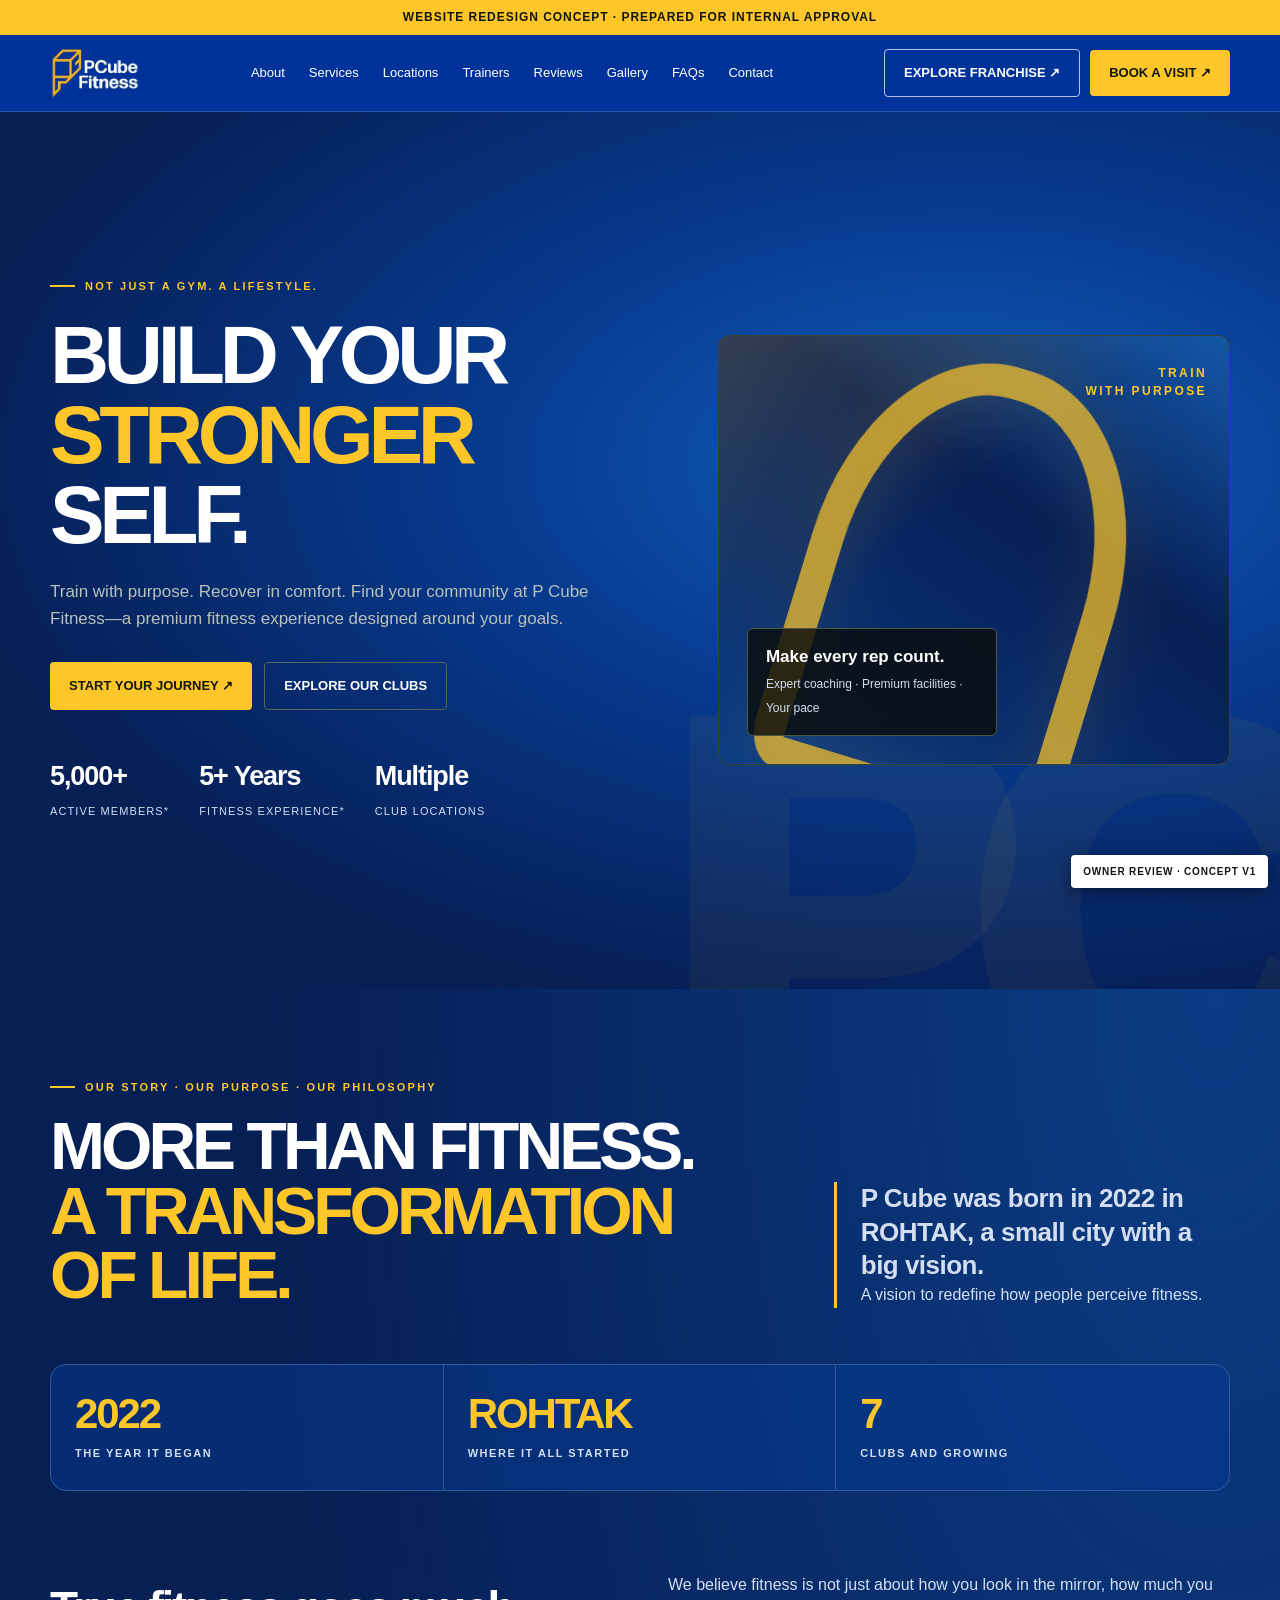
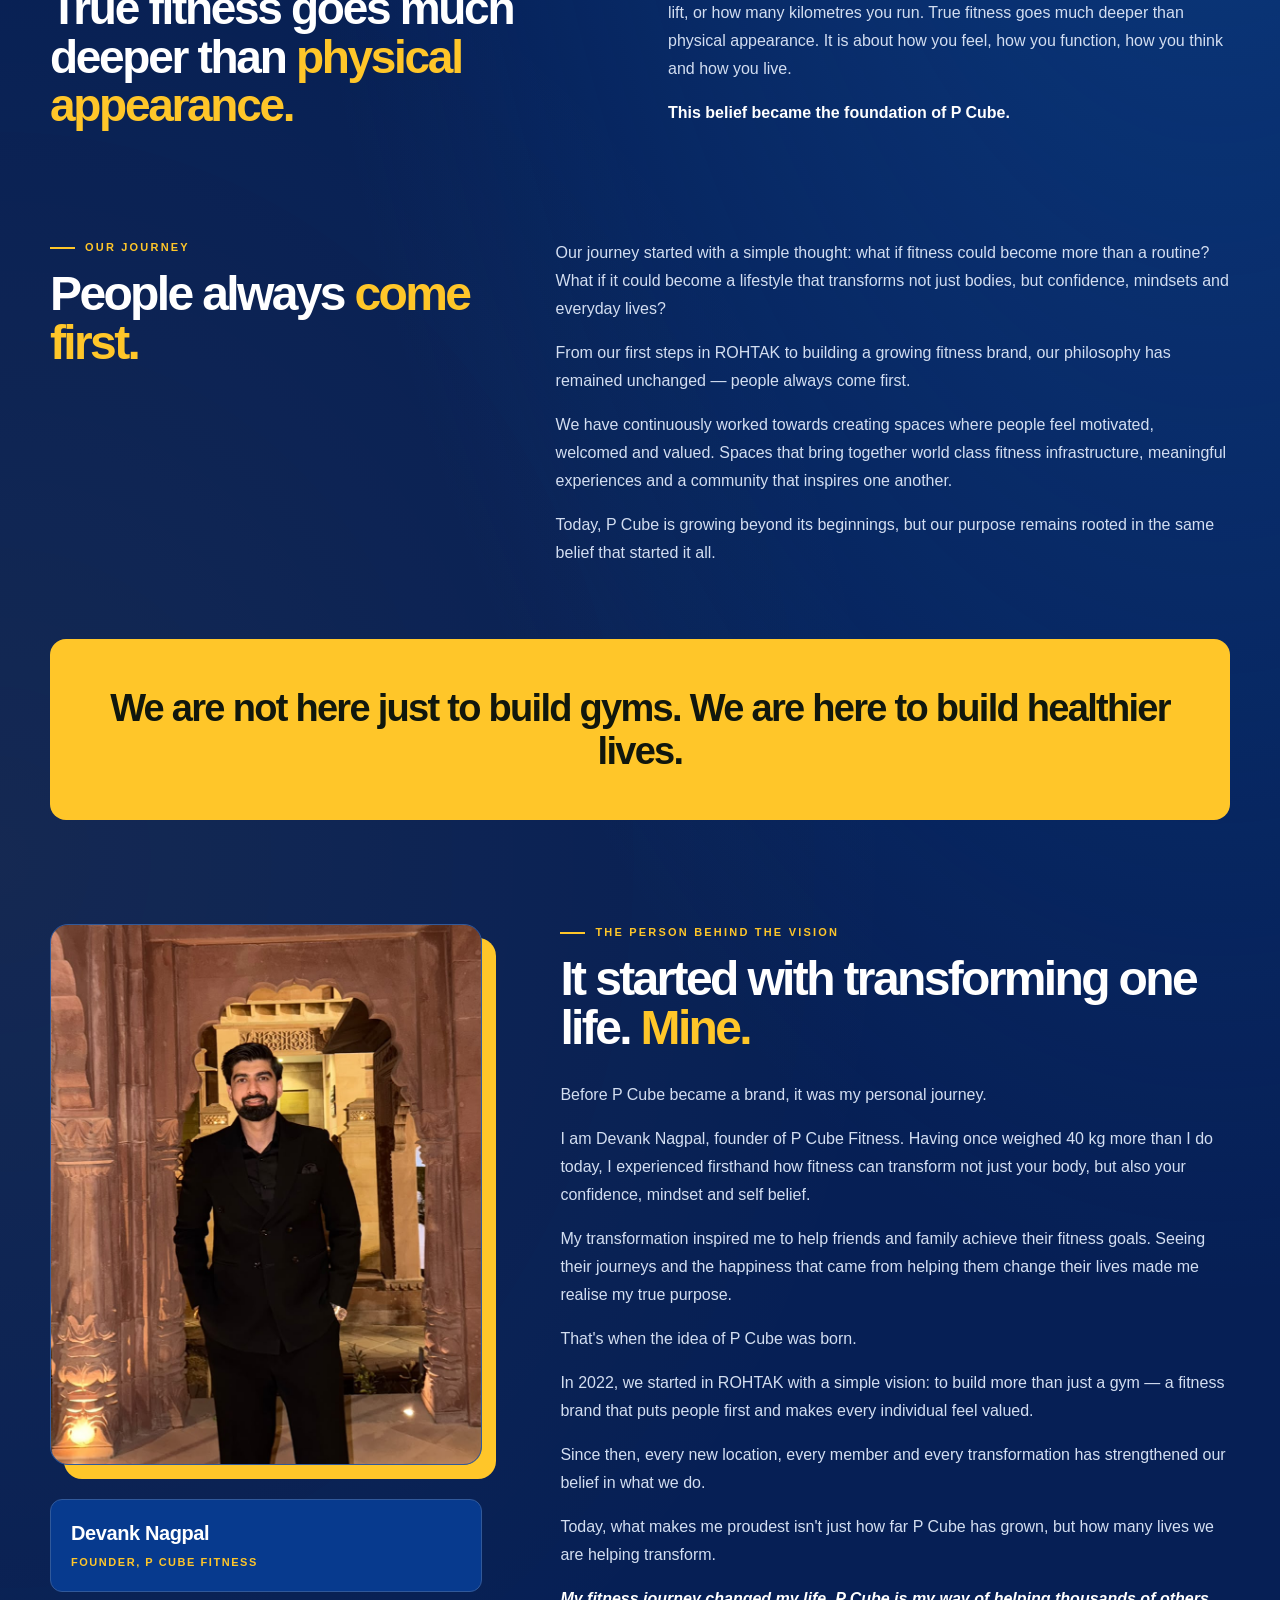
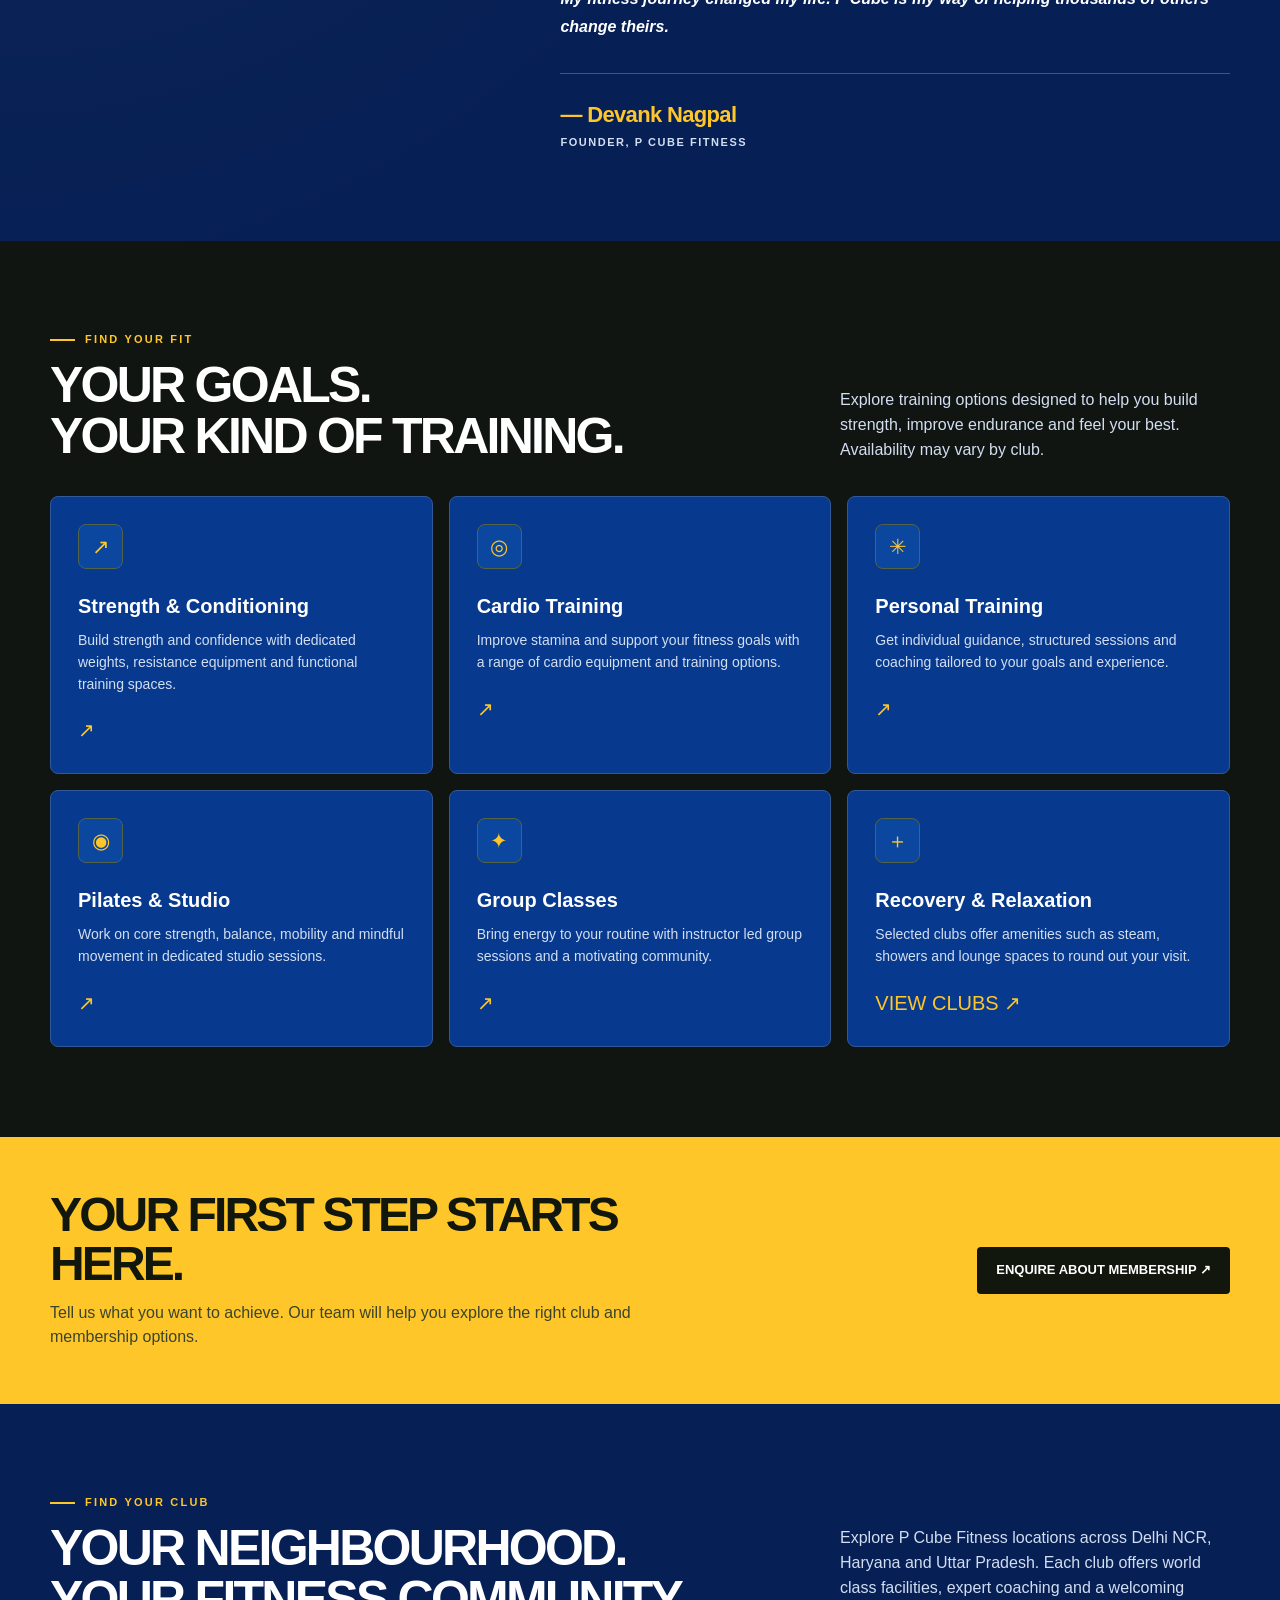
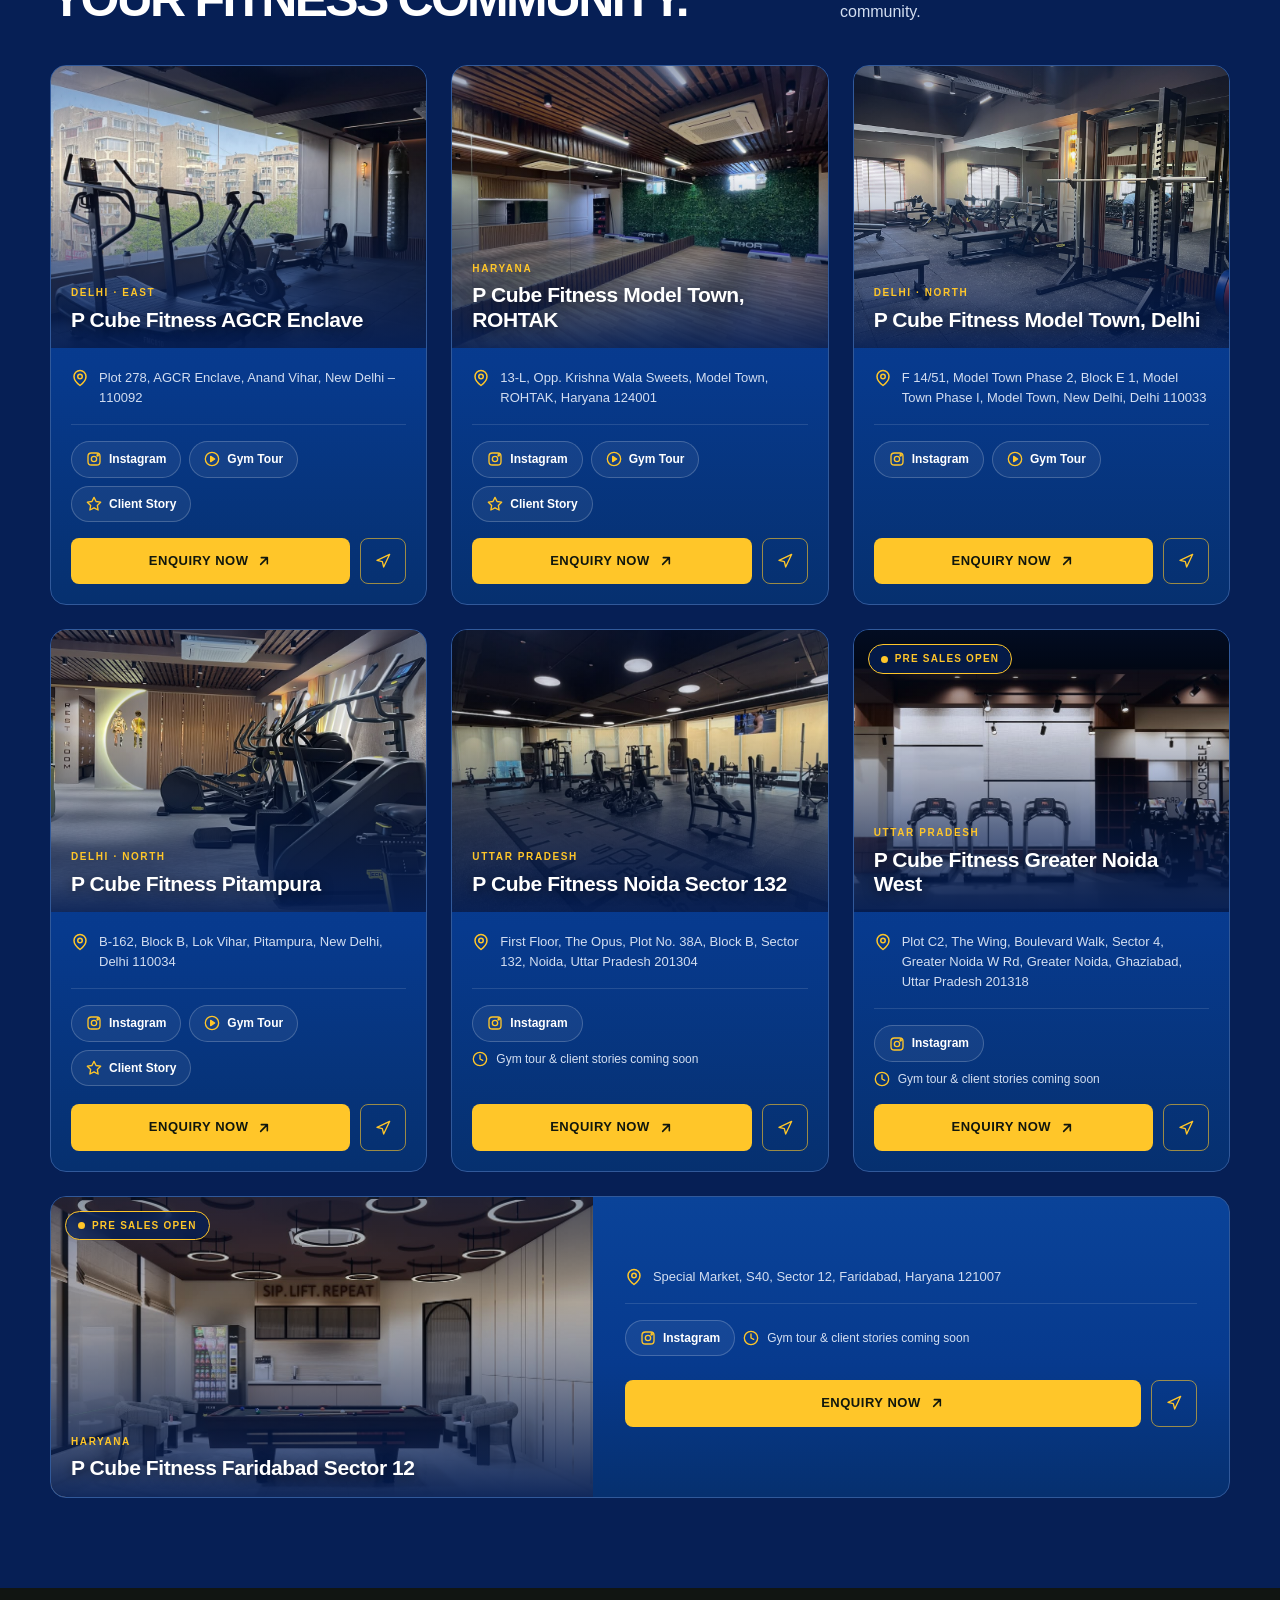
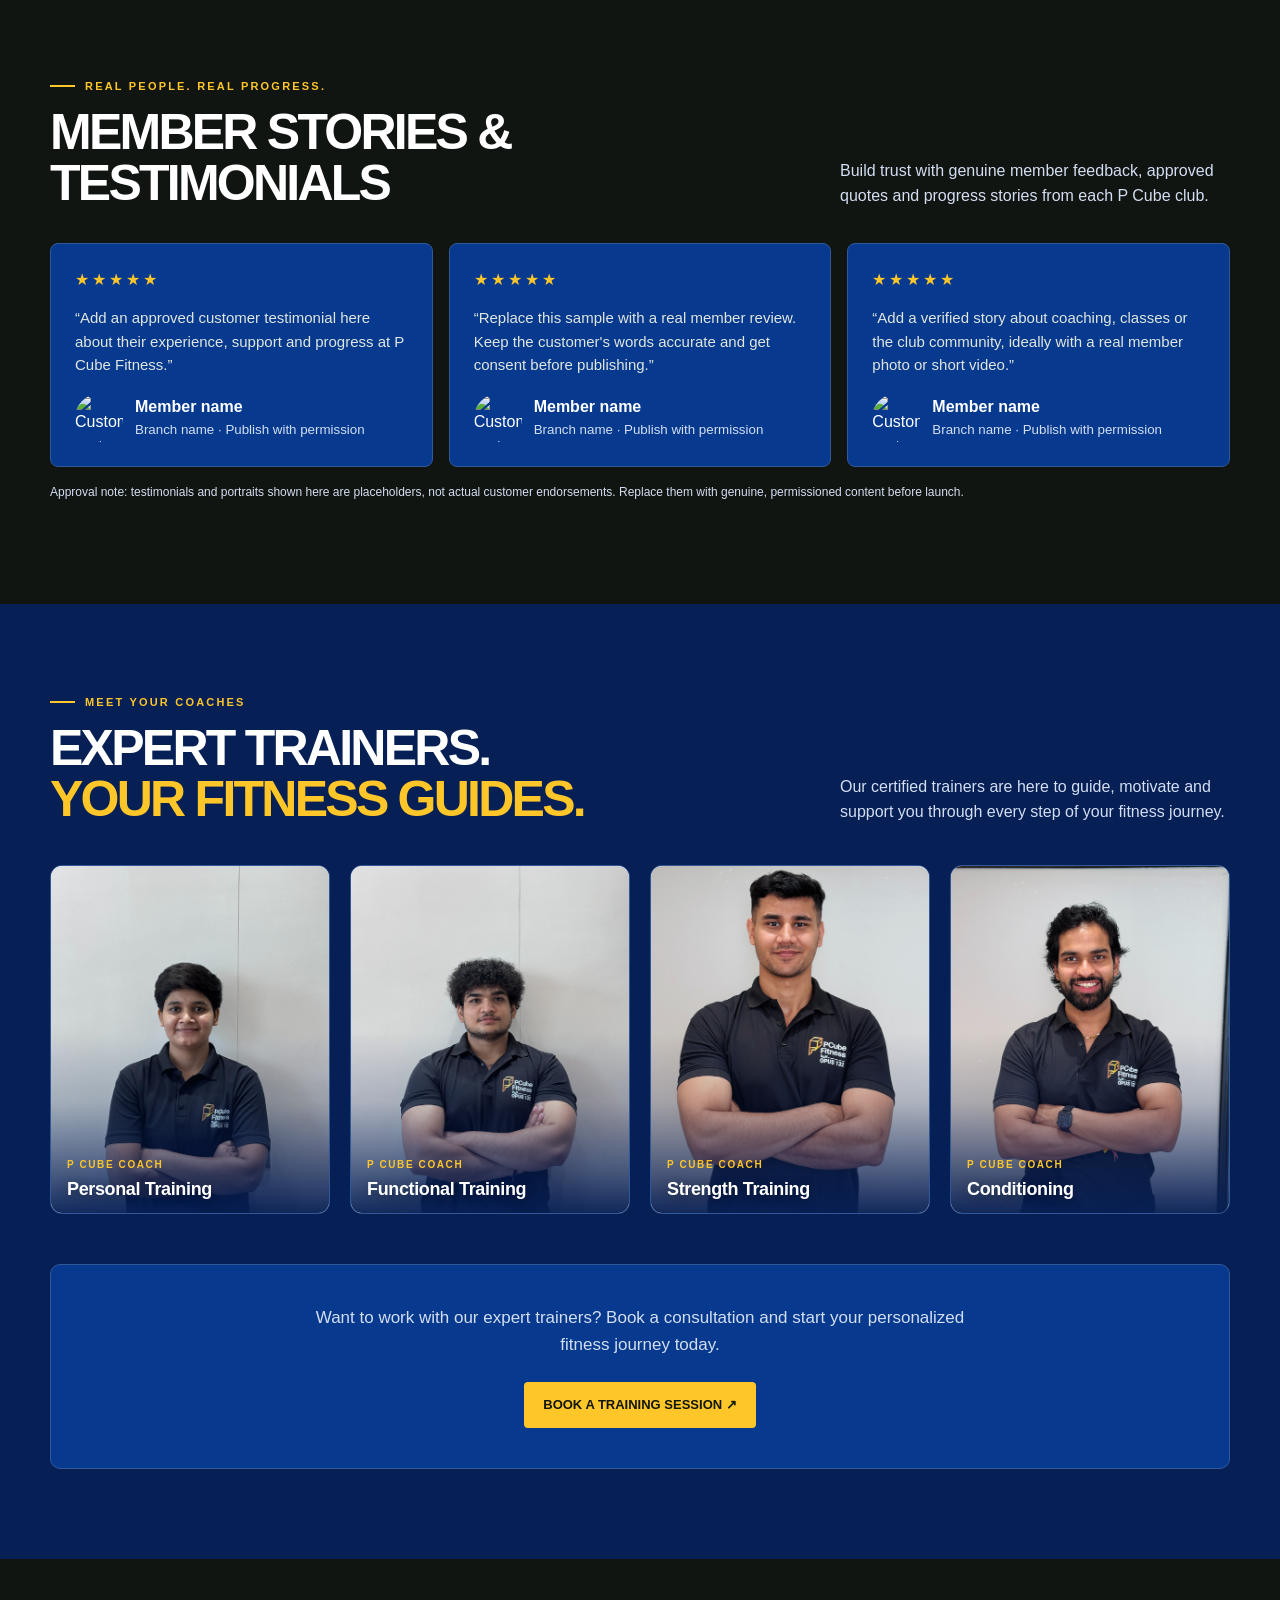
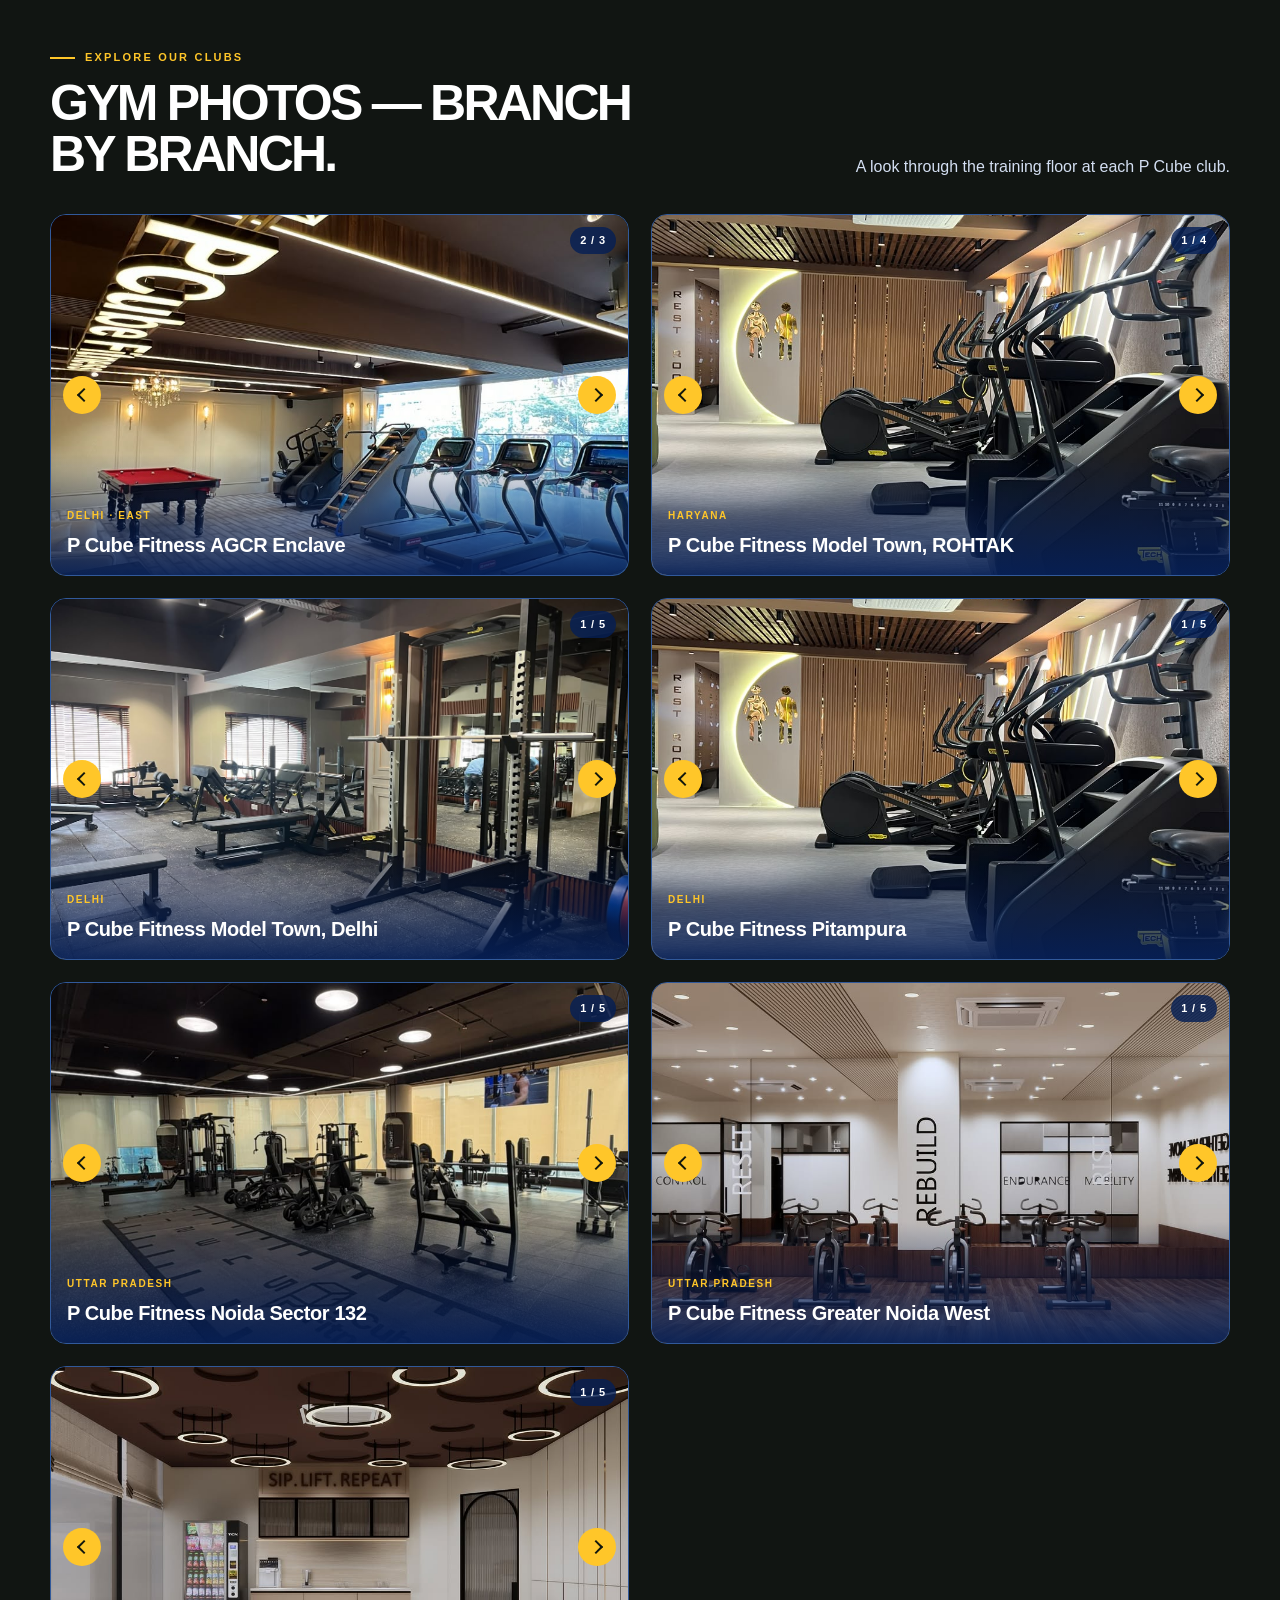
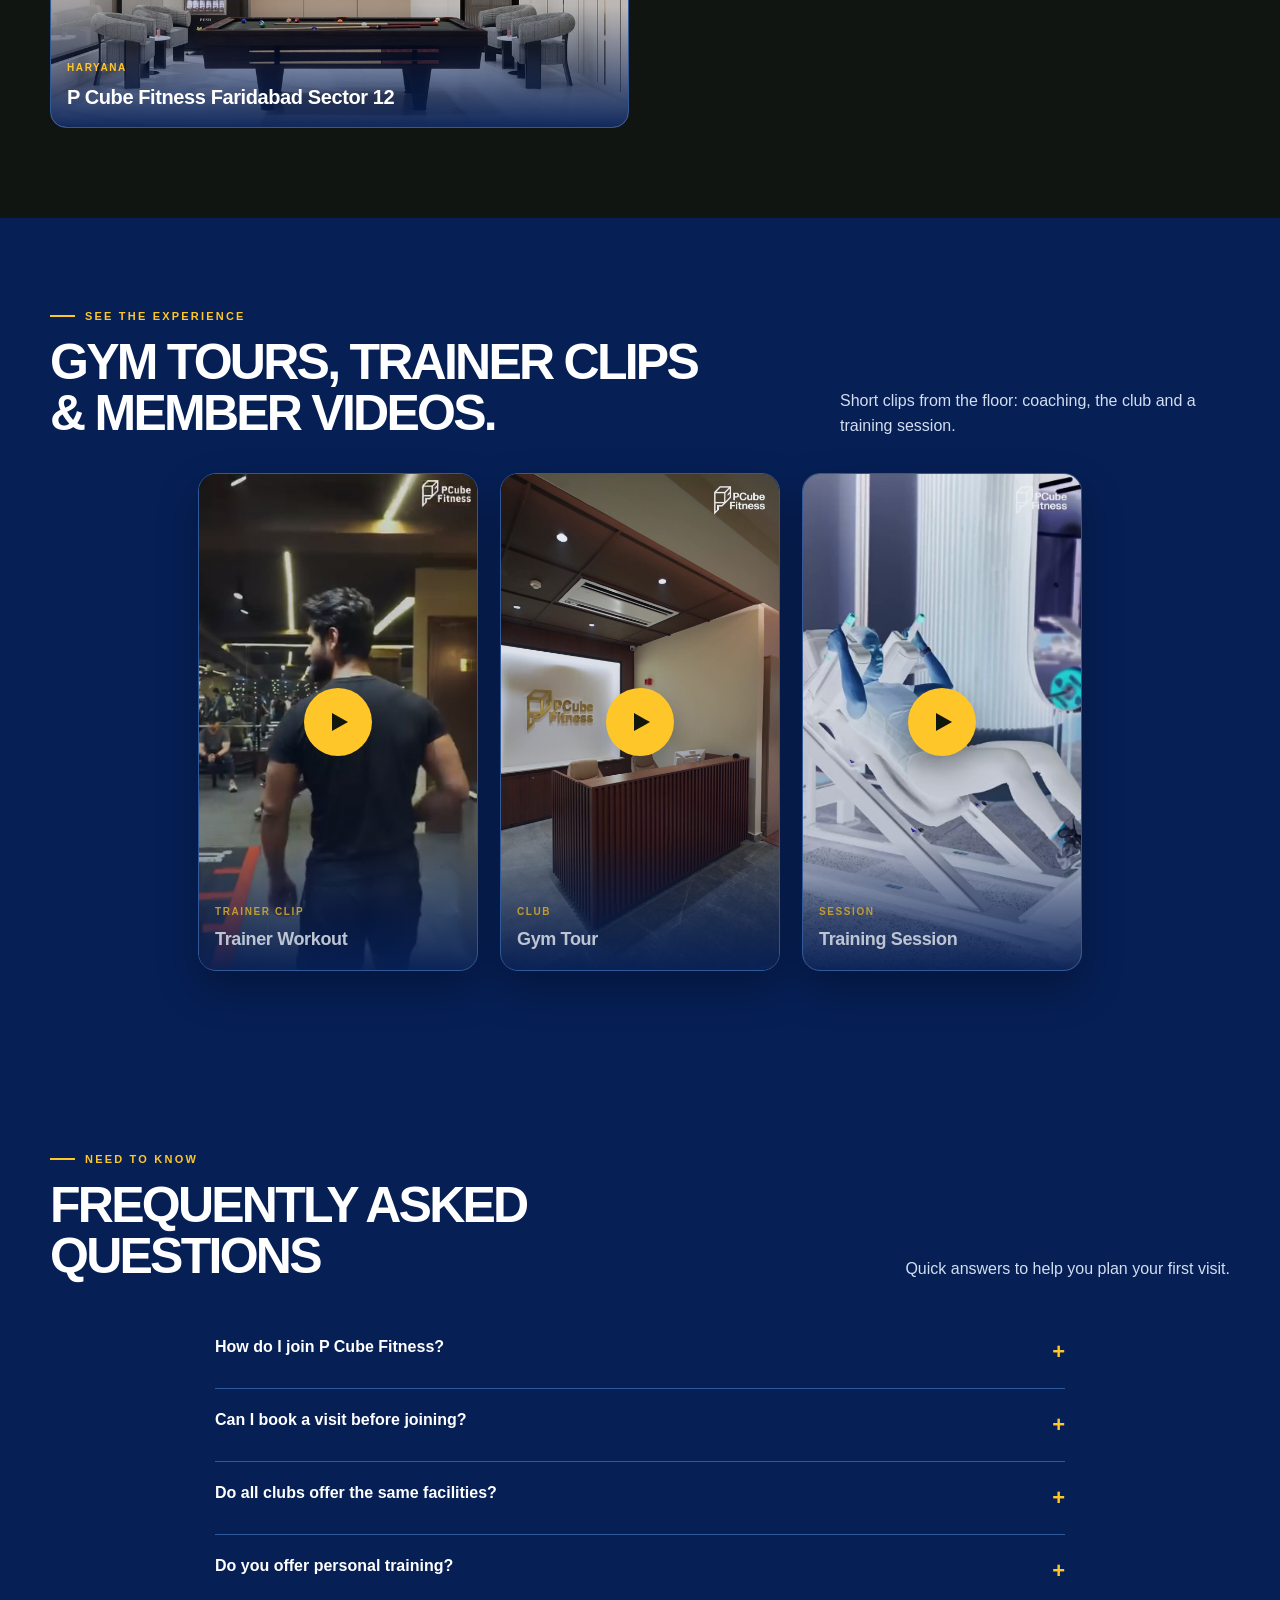
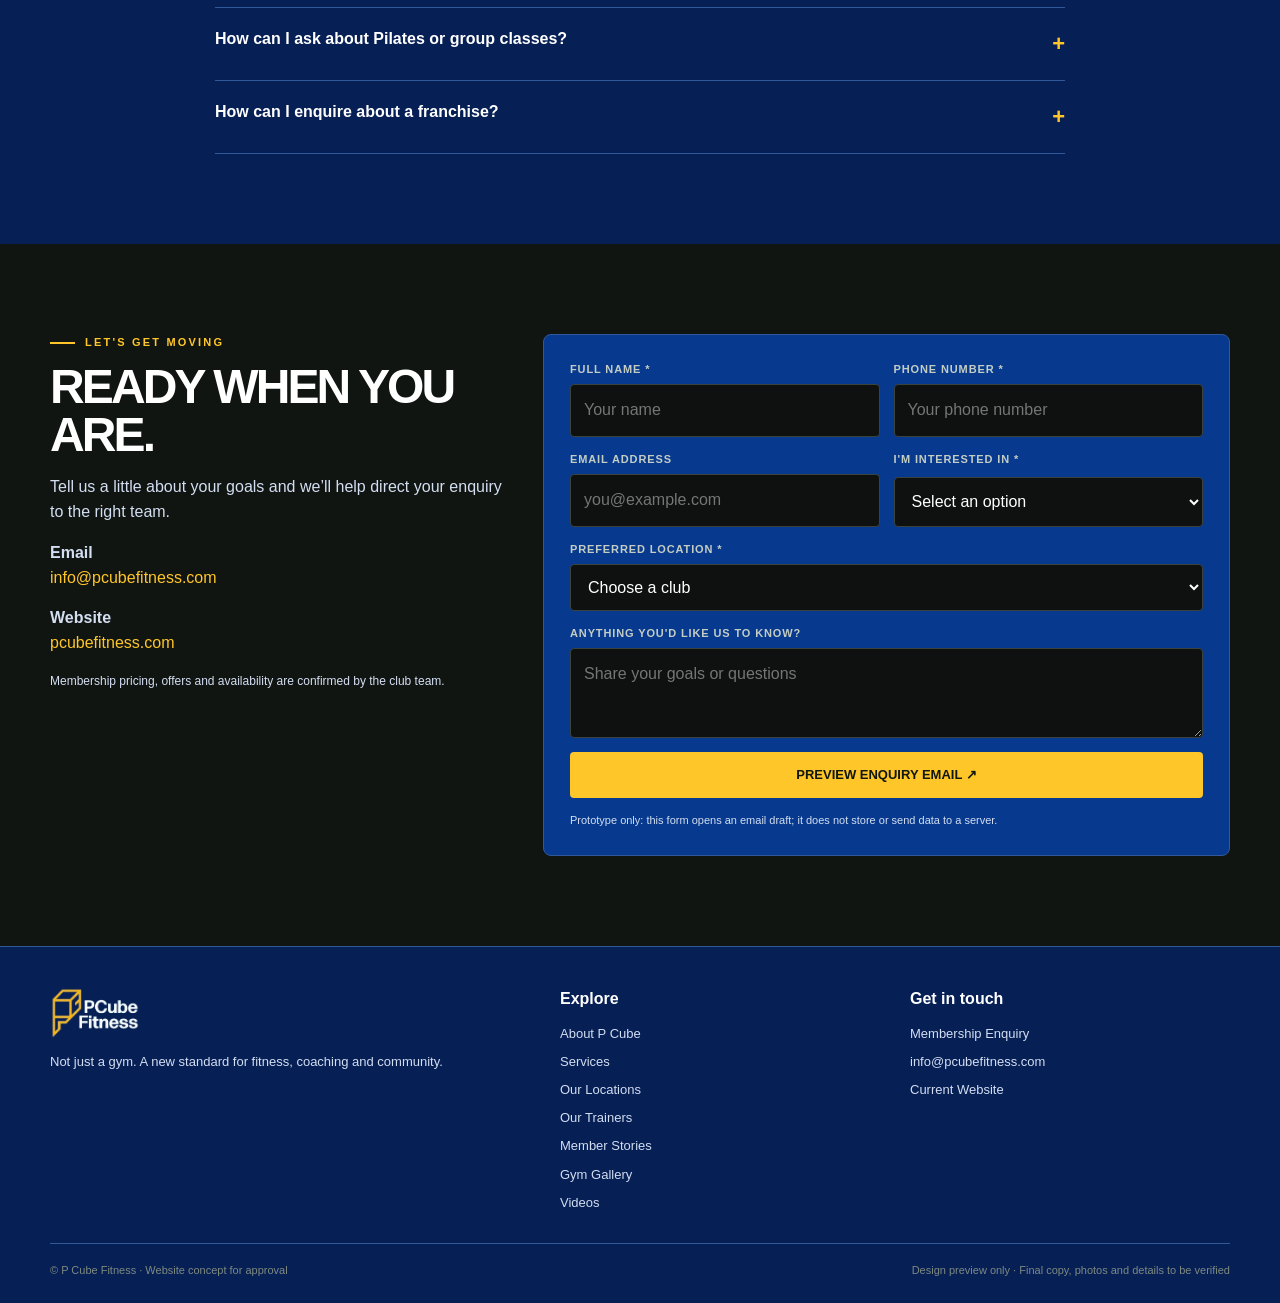
==== index.html @ e2211886 "Franchise Folder" ====
<!DOCTYPE html>
<html lang="en">
<head>
  <meta charset="utf-8">
  <meta name="viewport" content="width=device-width, initial-scale=1">
  <title>P Cube Fitness | Blue & Gold Website Preview</title>
  <meta name="description" content="P Cube Fitness website concept for owner review. Premium fitness, expert coaching, group classes and multiple locations.">
  <link rel="stylesheet" href="css/styles.css?v=4">
</head>
<body>
  <div class="notice">
    Website redesign concept · Prepared for internal approval
  </div>
  <header class="nav">
    <div class="wrap navinner">
      <a class="brand" href="#home">
        <img class="brand-logo" src="images/logo.png" alt="P Cube Fitness logo">
      </a>
      <nav class="links" id="navlinks">
        <a href="#about">
          About
        </a>
        <a href="#services">
          Services
        </a>
        <a href="#locations">
          Locations
        </a>
        <a href="#trainers">
          Trainers
        </a>
        <a href="#member-stories">
          Reviews
        </a>
        <a href="#gym-gallery">
          Gallery
        </a>
        <a href="#faq">
          FAQs
        </a>
        <a href="#contact">
          Contact
        </a>
      </nav>
      <div class="nav-actions">
        <a class="btn ghost" href="franchise.html">
          EXPLORE FRANCHISE ↗
        </a>
        <a class="btn" href="#contact">
          BOOK A VISIT ↗
        </a>
      </div>
      <button class="menu" id="menubtn" aria-label="Toggle navigation">
        ☰ Menu
      </button>
    </div>
  </header>
  <main>
    <section class="hero" id="home">
      <div class="wrap hero-grid">
        <div>
          <div class="eyebrow">
            Not just a gym. A lifestyle.
          </div>
          <h1>
            BUILD YOUR
            <br>
            <em>
              STRONGER
            </em>
            <br>
            SELF.
          </h1>
          <p>
            Train with purpose. Recover in comfort. Find your community at P Cube Fitness—a premium fitness experience designed around your goals.
          </p>
          <div class="actions">
            <a class="btn" href="#contact">
              START YOUR JOURNEY ↗
            </a>
            <a class="btn ghost" href="#locations">
              EXPLORE OUR CLUBS
            </a>
          </div>
          <div class="stats">
            <div class="stat">
              <strong>
                5,000+
              </strong>
              <span>
                Active members*
              </span>
            </div>
            <div class="stat">
              <strong>
                5+ Years
              </strong>
              <span>
                Fitness experience*
              </span>
            </div>
            <div class="stat">
              <strong>
                Multiple
              </strong>
              <span>
                Club locations
              </span>
            </div>
          </div>
        </div>
        <div class="hero-art">
          <div class="art-label">
            <b>
              Make every rep count.
            </b>
            <span>
              Expert coaching · Premium facilities · Your pace
            </span>
          </div>
        </div>
      </div>
    </section>
    <section id="about" class="about">
      <div class="wrap">

        <div class="about-hero">
          <div>
            <div class="eyebrow">Our Story · Our Purpose · Our Philosophy</div>
            <h2 class="about-headline">
              MORE THAN FITNESS.
              <span class="accent">A TRANSFORMATION OF LIFE.</span>
            </h2>
          </div>
          <div class="about-lead">
            <p class="about-lead-main">P Cube was born in 2022 in ROHTAK, a small city with a big vision.</p>
            <p>A vision to redefine how people perceive fitness.</p>
          </div>
        </div>

        <div class="about-facts" role="list">
          <div class="about-fact" role="listitem"><strong>2022</strong><span>The year it began</span></div>
          <div class="about-fact" role="listitem"><strong>ROHTAK</strong><span>Where it all started</span></div>
          <div class="about-fact" role="listitem"><strong>7</strong><span>Clubs and growing</span></div>
        </div>

        <div class="about-belief">
          <p class="about-belief-quote">
            True fitness goes much deeper than <em>physical appearance.</em>
          </p>
          <div class="about-prose">
            <p>We believe fitness is not just about how you look in the mirror, how much you lift, or how many kilometres you run. True fitness goes much deeper than physical appearance. It is about how you feel, how you function, how you think and how you live.</p>
            <p class="strong">This belief became the foundation of P Cube.</p>
          </div>
        </div>

        <div class="about-journey">
          <div>
            <div class="eyebrow">Our Journey</div>
            <h3 class="about-sub">People always <span class="accent">come first.</span></h3>
          </div>
          <div class="about-prose">
            <p>Our journey started with a simple thought: what if fitness could become more than a routine? What if it could become a lifestyle that transforms not just bodies, but confidence, mindsets and everyday lives?</p>
            <p>From our first steps in ROHTAK to building a growing fitness brand, our philosophy has remained unchanged — people always come first.</p>
            <p>We have continuously worked towards creating spaces where people feel motivated, welcomed and valued. Spaces that bring together world class fitness infrastructure, meaningful experiences and a community that inspires one another.</p>
            <p>Today, P Cube is growing beyond its beginnings, but our purpose remains rooted in the same belief that started it all.</p>
          </div>
        </div>

        <p class="about-statement">We are not here just to build gyms. We are here to build healthier lives.</p>

        <div class="about-founder" id="founder">
          <figure class="founder-card">
            <div class="founder-photo">
              <img src="images/founder/Founder-Image-Devank.jpeg" alt="Devank Nagpal, founder of P Cube Fitness" loading="lazy">
            </div>
            <figcaption>
              <strong>Devank Nagpal</strong>
              <span>Founder, P Cube Fitness</span>
            </figcaption>
          </figure>

          <div class="founder-story">
            <div class="eyebrow">The person behind the vision</div>
            <h3 class="about-sub">It started with transforming one life. <span class="accent">Mine.</span></h3>

            <div class="about-prose">
              <p>Before P Cube became a brand, it was my personal journey.</p>
              <p>I am Devank Nagpal, founder of P Cube Fitness. Having once weighed 40 kg more than I do today, I experienced firsthand how fitness can transform not just your body, but also your confidence, mindset and self belief.</p>
              <p>My transformation inspired me to help friends and family achieve their fitness goals. Seeing their journeys and the happiness that came from helping them change their lives made me realise my true purpose.</p>
              <p>That's when the idea of P Cube was born.</p>
              <p>In 2022, we started in ROHTAK with a simple vision: to build more than just a gym — a fitness brand that puts people first and makes every individual feel valued.</p>
              <p>Since then, every new location, every member and every transformation has strengthened our belief in what we do.</p>
              <p>Today, what makes me proudest isn't just how far P Cube has grown, but how many lives we are helping transform.</p>
              <p class="strong"><em>My fitness journey changed my life. P Cube is my way of helping thousands of others change theirs.</em></p>
            </div>

            <p class="founder-sign">— Devank Nagpal <span>Founder, P Cube Fitness</span></p>
          </div>
        </div>

      </div>
    </section>
    <section class="darksection" id="services">
      <div class="wrap">
        <div class="section-head">
          <div>
            <div class="eyebrow">
              Find your fit
            </div>
            <h2>
              YOUR GOALS.
              <br>
              YOUR KIND OF TRAINING.
            </h2>
          </div>
          <p>
            Explore training options designed to help you build strength, improve endurance and feel your best. Availability may vary by club.
          </p>
        </div>
        <div class="grid3">
          <article class="service">
            <div class="iconbox">
              ↗
            </div>
            <h3>
              Strength & Conditioning
            </h3>
            <p>
              Build strength and confidence with dedicated weights, resistance equipment and functional training spaces.
            </p>
            <a class="arrow" href="#contact">
              ↗
            </a>
          </article>
          <article class="service">
            <div class="iconbox">
              ◎
            </div>
            <h3>
              Cardio Training
            </h3>
            <p>
              Improve stamina and support your fitness goals with a range of cardio equipment and training options.
            </p>
            <a class="arrow" href="#contact">
              ↗
            </a>
          </article>
          <article class="service">
            <div class="iconbox">
              ✳
            </div>
            <h3>
              Personal Training
            </h3>
            <p>
              Get individual guidance, structured sessions and coaching tailored to your goals and experience.
            </p>
            <a class="arrow" href="#contact">
              ↗
            </a>
          </article>
          <article class="service">
            <div class="iconbox">
              ◉
            </div>
            <h3>
              Pilates & Studio
            </h3>
            <p>
              Work on core strength, balance, mobility and mindful movement in dedicated studio sessions.
            </p>
            <a class="arrow" href="#contact">
              ↗
            </a>
          </article>
          <article class="service">
            <div class="iconbox">
              ✦
            </div>
            <h3>
              Group Classes
            </h3>
            <p>
              Bring energy to your routine with instructor led group sessions and a motivating community.
            </p>
            <a class="arrow" href="#contact">
              ↗
            </a>
          </article>
          <article class="service">
            <div class="iconbox">
              ＋
            </div>
            <h3>
              Recovery & Relaxation
            </h3>
            <p>
              Selected clubs offer amenities such as steam, showers and lounge spaces to round out your visit.
            </p>
            <a class="arrow" href="#locations">
              VIEW CLUBS ↗
            </a>
          </article>
        </div>
      </div>
    </section>
    <section class="band" aria-label="Membership enquiry">
      <div class="wrap bandinner">
        <div>
          <h2>
            YOUR FIRST STEP STARTS HERE.
          </h2>
          <p>
            Tell us what you want to achieve. Our team will help you explore the right club and membership options.
          </p>
        </div>
        <a class="btn" href="#contact">
          ENQUIRE ABOUT MEMBERSHIP ↗
        </a>
      </div>
    </section>
    <section id="locations">
      <div class="wrap">
        <div class="section-head">
          <div>
            <div class="eyebrow">
              Find your club
            </div>
            <h2>
              YOUR NEIGHBOURHOOD.
              <br>
              YOUR FITNESS COMMUNITY.
            </h2>
          </div>
          <p>
            Explore P Cube Fitness locations across Delhi NCR, Haryana and Uttar Pradesh. Each club offers world class facilities, expert coaching and a welcoming community.
          </p>
        </div>
        <div class="branches-grid">
          <article class="branch-card">
            <div class="branch-media">
              <img src="images/branches/agcr-1.jpeg" alt="Inside P Cube Fitness AGCR Enclave" loading="lazy">
              <div class="branch-title">
                <span class="tag">Delhi · East</span>
                <h3>P Cube Fitness AGCR Enclave</h3>
              </div>
            </div>
            <div class="branch-body">
              <p class="branch-address"><span class="ico ico-pin" aria-hidden="true"></span><span>Plot 278, AGCR Enclave, Anand Vihar, New Delhi – 110092</span></p>
              <div class="branch-explore">
                <a class="branch-chip" href="https://www.instagram.com/pcubefitness_agcr" target="_blank" rel="noopener noreferrer" aria-label="P Cube Fitness AGCR Enclave on Instagram (opens in new tab)"><span class="ico ico-ig" aria-hidden="true"></span>Instagram</a>
                <a class="branch-chip" href="https://www.instagram.com/reel/DB8uNsdveb0/" target="_blank" rel="noopener noreferrer" aria-label="P Cube Fitness AGCR Enclave gym tour (opens in new tab)"><span class="ico ico-play" aria-hidden="true"></span>Gym Tour</a>
                <a class="branch-chip" href="https://www.instagram.com/reel/DbvSv0shIgB/" target="_blank" rel="noopener noreferrer" aria-label="P Cube Fitness AGCR Enclave client testimonial (opens in new tab)"><span class="ico ico-star" aria-hidden="true"></span>Client Story</a>
                
              </div>
              <div class="branch-foot">
                <a class="branch-view" href="#contact">Enquiry Now <span class="ico ico-arrow" aria-hidden="true"></span><span class="sr-only"> – P Cube Fitness AGCR Enclave</span></a>
                <a class="branch-dir" href="https://www.google.com/maps/search/?api=1&amp;query=AGCR+Enclave+Anand+Vihar+New+Delhi" target="_blank" rel="noopener noreferrer" aria-label="Get directions to P Cube Fitness AGCR Enclave (opens in new tab)"><span class="ico ico-nav" aria-hidden="true"></span></a>
              </div>
            </div>
          </article>

          <article class="branch-card">
            <div class="branch-media">
              <img src="images/branches/rohtak-1.jpeg" alt="Inside P Cube Fitness Model Town, ROHTAK" loading="lazy">
              <div class="branch-title">
                <span class="tag">Haryana</span>
                <h3>P Cube Fitness Model Town, ROHTAK</h3>
              </div>
            </div>
            <div class="branch-body">
              <p class="branch-address"><span class="ico ico-pin" aria-hidden="true"></span><span>13-L, Opp. Krishna Wala Sweets, Model Town, ROHTAK, Haryana 124001</span></p>
              <div class="branch-explore">
                <a class="branch-chip" href="https://www.instagram.com/pcubefitness_rohtak/" target="_blank" rel="noopener noreferrer" aria-label="P Cube Fitness Model Town, ROHTAK on Instagram (opens in new tab)"><span class="ico ico-ig" aria-hidden="true"></span>Instagram</a>
                <a class="branch-chip" href="https://www.instagram.com/reel/DTNs34jAekx/" target="_blank" rel="noopener noreferrer" aria-label="P Cube Fitness Model Town, ROHTAK gym tour (opens in new tab)"><span class="ico ico-play" aria-hidden="true"></span>Gym Tour</a>
                <a class="branch-chip" href="https://www.instagram.com/reel/DUnmq7VgVGg/" target="_blank" rel="noopener noreferrer" aria-label="P Cube Fitness Model Town, ROHTAK client testimonial (opens in new tab)"><span class="ico ico-star" aria-hidden="true"></span>Client Story</a>
                
              </div>
              <div class="branch-foot">
                <a class="branch-view" href="#contact">Enquiry Now <span class="ico ico-arrow" aria-hidden="true"></span><span class="sr-only"> – P Cube Fitness Model Town, ROHTAK</span></a>
                <a class="branch-dir" href="https://www.google.com/maps/search/?api=1&amp;query=P+Cube+Fitness+Model+Town+ROHTAK" target="_blank" rel="noopener noreferrer" aria-label="Get directions to P Cube Fitness Model Town, ROHTAK (opens in new tab)"><span class="ico ico-nav" aria-hidden="true"></span></a>
              </div>
            </div>
          </article>

          <article class="branch-card">
            <div class="branch-media">
              <img src="images/branches/modeltown-delhi-1.jpeg" alt="Inside P Cube Fitness Model Town, Delhi" loading="lazy">
              <div class="branch-title">
                <span class="tag">Delhi · North</span>
                <h3>P Cube Fitness Model Town, Delhi</h3>
              </div>
            </div>
            <div class="branch-body">
              <p class="branch-address"><span class="ico ico-pin" aria-hidden="true"></span><span>F 14/51, Model Town Phase 2, Block E 1, Model Town Phase I, Model Town, New Delhi, Delhi 110033</span></p>
              <div class="branch-explore">
                <a class="branch-chip" href="https://www.instagram.com/pcubefitness_modeltowndelhi" target="_blank" rel="noopener noreferrer" aria-label="P Cube Fitness Model Town, Delhi on Instagram (opens in new tab)"><span class="ico ico-ig" aria-hidden="true"></span>Instagram</a>
                <a class="branch-chip" href="https://www.instagram.com/reel/DRwtnQfAQeq/" target="_blank" rel="noopener noreferrer" aria-label="P Cube Fitness Model Town, Delhi gym tour (opens in new tab)"><span class="ico ico-play" aria-hidden="true"></span>Gym Tour</a>
                
              </div>
              <div class="branch-foot">
                <a class="branch-view" href="#contact">Enquiry Now <span class="ico ico-arrow" aria-hidden="true"></span><span class="sr-only"> – P Cube Fitness Model Town, Delhi</span></a>
                <a class="branch-dir" href="https://www.google.com/maps/search/?api=1&amp;query=F+14/51+Model+Town+Phase+2+New+Delhi" target="_blank" rel="noopener noreferrer" aria-label="Get directions to P Cube Fitness Model Town, Delhi (opens in new tab)"><span class="ico ico-nav" aria-hidden="true"></span></a>
              </div>
            </div>
          </article>

          <article class="branch-card">
            <div class="branch-media">
              <img src="images/branches/pitampura-1.jpeg" alt="Inside P Cube Fitness Pitampura" loading="lazy">
              <div class="branch-title">
                <span class="tag">Delhi · North</span>
                <h3>P Cube Fitness Pitampura</h3>
              </div>
            </div>
            <div class="branch-body">
              <p class="branch-address"><span class="ico ico-pin" aria-hidden="true"></span><span>B-162, Block B, Lok Vihar, Pitampura, New Delhi, Delhi 110034</span></p>
              <div class="branch-explore">
                <a class="branch-chip" href="https://www.instagram.com/pcubefitness_pitampura/" target="_blank" rel="noopener noreferrer" aria-label="P Cube Fitness Pitampura on Instagram (opens in new tab)"><span class="ico ico-ig" aria-hidden="true"></span>Instagram</a>
                <a class="branch-chip" href="https://www.instagram.com/reel/DbIxvEhyNgY/" target="_blank" rel="noopener noreferrer" aria-label="P Cube Fitness Pitampura gym tour (opens in new tab)"><span class="ico ico-play" aria-hidden="true"></span>Gym Tour</a>
                <a class="branch-chip" href="https://www.instagram.com/reel/DOoB9JzD8Lr/" target="_blank" rel="noopener noreferrer" aria-label="P Cube Fitness Pitampura client testimonial (opens in new tab)"><span class="ico ico-star" aria-hidden="true"></span>Client Story</a>
                
              </div>
              <div class="branch-foot">
                <a class="branch-view" href="#contact">Enquiry Now <span class="ico ico-arrow" aria-hidden="true"></span><span class="sr-only"> – P Cube Fitness Pitampura</span></a>
                <a class="branch-dir" href="https://www.google.com/maps/search/?api=1&amp;query=B-162+Lok+Vihar+Pitampura+New+Delhi" target="_blank" rel="noopener noreferrer" aria-label="Get directions to P Cube Fitness Pitampura (opens in new tab)"><span class="ico ico-nav" aria-hidden="true"></span></a>
              </div>
            </div>
          </article>

          <article class="branch-card">
            <div class="branch-media">
              <img src="images/branches/noida132-1.jpeg" alt="Inside P Cube Fitness Noida Sector 132" loading="lazy">
              <div class="branch-title">
                <span class="tag">Uttar Pradesh</span>
                <h3>P Cube Fitness Noida Sector 132</h3>
              </div>
            </div>
            <div class="branch-body">
              <p class="branch-address"><span class="ico ico-pin" aria-hidden="true"></span><span>First Floor, The Opus, Plot No. 38A, Block B, Sector 132, Noida, Uttar Pradesh 201304</span></p>
              <div class="branch-explore">
                <a class="branch-chip" href="https://www.instagram.com/pcubefitness_noida132/" target="_blank" rel="noopener noreferrer" aria-label="P Cube Fitness Noida Sector 132 on Instagram (opens in new tab)"><span class="ico ico-ig" aria-hidden="true"></span>Instagram</a>
                <p class="branch-soon"><span class="ico ico-clock" aria-hidden="true"></span>Gym tour &amp; client stories coming soon</p>
              </div>
              <div class="branch-foot">
                <a class="branch-view" href="#contact">Enquiry Now <span class="ico ico-arrow" aria-hidden="true"></span><span class="sr-only"> – P Cube Fitness Noida Sector 132</span></a>
                <a class="branch-dir" href="https://www.google.com/maps/search/?api=1&amp;query=The+Opus+Plot+38A+Sector+132+Noida" target="_blank" rel="noopener noreferrer" aria-label="Get directions to P Cube Fitness Noida Sector 132 (opens in new tab)"><span class="ico ico-nav" aria-hidden="true"></span></a>
              </div>
            </div>
          </article>

          <article class="branch-card">
            <div class="branch-media">
              <img src="images/branches/greater-noida-west-1.jpg" alt="Inside P Cube Fitness Greater Noida West" loading="lazy">
              <span class="branch-badge is-presale">Pre Sales Open</span>
              <div class="branch-title">
                <span class="tag">Uttar Pradesh</span>
                <h3>P Cube Fitness Greater Noida West</h3>
              </div>
            </div>
            <div class="branch-body">
              <p class="branch-address"><span class="ico ico-pin" aria-hidden="true"></span><span>Plot C2, The Wing, Boulevard Walk, Sector 4, Greater Noida W Rd, Greater Noida, Ghaziabad, Uttar Pradesh 201318</span></p>
              <div class="branch-explore">
                <a class="branch-chip" href="https://www.instagram.com/pcubefitness_greaternoidabw/" target="_blank" rel="noopener noreferrer" aria-label="P Cube Fitness Greater Noida West on Instagram (opens in new tab)"><span class="ico ico-ig" aria-hidden="true"></span>Instagram</a>
                <p class="branch-soon"><span class="ico ico-clock" aria-hidden="true"></span>Gym tour &amp; client stories coming soon</p>
              </div>
              <div class="branch-foot">
                <a class="branch-view" href="#contact">Enquiry Now <span class="ico ico-arrow" aria-hidden="true"></span><span class="sr-only"> – P Cube Fitness Greater Noida West</span></a>
                <a class="branch-dir" href="https://www.google.com/maps/search/?api=1&amp;query=Plot+C2+The+Wing+Boulevard+Walk+Sector+4+Greater+Noida+West" target="_blank" rel="noopener noreferrer" aria-label="Get directions to P Cube Fitness Greater Noida West (opens in new tab)"><span class="ico ico-nav" aria-hidden="true"></span></a>
              </div>
            </div>
          </article>

          <article class="branch-card">
            <div class="branch-media">
              <img src="images/branches/faridabad-1.jpg" alt="Inside P Cube Fitness Faridabad Sector 12" loading="lazy">
              <span class="branch-badge is-presale">Pre Sales Open</span>
              <div class="branch-title">
                <span class="tag">Haryana</span>
                <h3>P Cube Fitness Faridabad Sector 12</h3>
              </div>
            </div>
            <div class="branch-body">
              <p class="branch-address"><span class="ico ico-pin" aria-hidden="true"></span><span>Special Market, S40, Sector 12, Faridabad, Haryana 121007</span></p>
              <div class="branch-explore">
                <a class="branch-chip" href="https://www.instagram.com/pcubefitness_faridabad/" target="_blank" rel="noopener noreferrer" aria-label="P Cube Fitness Faridabad Sector 12 on Instagram (opens in new tab)"><span class="ico ico-ig" aria-hidden="true"></span>Instagram</a>
                <p class="branch-soon"><span class="ico ico-clock" aria-hidden="true"></span>Gym tour &amp; client stories coming soon</p>
              </div>
              <div class="branch-foot">
                <a class="branch-view" href="#contact">Enquiry Now <span class="ico ico-arrow" aria-hidden="true"></span><span class="sr-only"> – P Cube Fitness Faridabad Sector 12</span></a>
                <a class="branch-dir" href="https://www.google.com/maps/search/?api=1&amp;query=Special+Market+S40+Sector+12+Faridabad" target="_blank" rel="noopener noreferrer" aria-label="Get directions to P Cube Fitness Faridabad Sector 12 (opens in new tab)"><span class="ico ico-nav" aria-hidden="true"></span></a>
              </div>
            </div>
          </article>
        </div>
      </div>
    </section>
    <section id="member-stories" class="darksection">
      <div class="wrap">
        <div class="section-head">
          <div>
            <div class="eyebrow">
              Real people. Real progress.
            </div>
            <h2>
              MEMBER STORIES & TESTIMONIALS
            </h2>
          </div>
          <p>
            Build trust with genuine member feedback, approved quotes and progress stories from each P Cube club.
          </p>
        </div>
        <div class="grid3">
          <article class="review">
            <div class="stars">
              ★★★★★
            </div>
            <blockquote>
              “Add an approved customer testimonial here about their experience, support and progress at P Cube Fitness.”
            </blockquote>
            <div class="person">
              <img src="https://images.unsplash.com/photo-1534528771498-6a3c7f1a3d0b?auto=format&fit=crop&w=120&q=80" alt="Customer portrait placeholder">
              <div>
                <b>
                  Member name
                </b>
                <small>
                  Branch name · Publish with permission
                </small>
              </div>
            </div>
          </article>
          <article class="review">
            <div class="stars">
              ★★★★★
            </div>
            <blockquote>
              “Replace this sample with a real member review. Keep the customer's words accurate and get consent before publishing.”
            </blockquote>
            <div class="person">
              <img src="https://images.unsplash.com/photo-1500648767791-00dcc994a43e?auto=format&fit=crop&w=120&q=80" alt="Customer portrait placeholder">
              <div>
                <b>
                  Member name
                </b>
                <small>
                  Branch name · Publish with permission
                </small>
              </div>
            </div>
          </article>
          <article class="review">
            <div class="stars">
              ★★★★★
            </div>
            <blockquote>
              “Add a verified story about coaching, classes or the club community, ideally with a real member photo or short video.”
            </blockquote>
            <div class="person">
              <img src="https://images.unsplash.com/photo-1531123897727-8f129e1688ce?auto=format&fit=crop&w=120&q=80" alt="Customer portrait placeholder">
              <div>
                <b>
                  Member name
                </b>
                <small>
                  Branch name · Publish with permission
                </small>
              </div>
            </div>
          </article>
        </div>
        <p class="section-note">
          Approval note: testimonials and portraits shown here are placeholders, not actual customer endorsements. Replace them with genuine, permissioned content before launch.
        </p>
      </div>
    </section>
    <section id="trainers">
      <div class="wrap">
        <div class="section-head">
          <div>
            <div class="eyebrow">
              Meet your coaches
            </div>
            <h2>
              EXPERT TRAINERS.
              <br>
              <span class="accent">YOUR FITNESS GUIDES.</span>
            </h2>
          </div>
          <p>
            Our certified trainers are here to guide, motivate and support you through every step of your fitness journey.
          </p>
        </div>
        <div class="trainers-grid">
          <article class="trainer-card">
            <div class="trainer-image">
              <img class="trainer-photo trainer-photo-1" src="images/trainers/trainer-1.jpeg" alt="P Cube Fitness coach for personal training" width="1200" height="1600" decoding="async" loading="lazy">
              <div class="trainer-overlay">
                <span class="tag">P Cube Coach</span>
                <strong>Personal Training</strong>
              </div>
            </div>
          </article>
          <article class="trainer-card">
            <div class="trainer-image">
              <img class="trainer-photo trainer-photo-2" src="images/trainers/trainer-2.jpeg" alt="P Cube Fitness coach for functional training" width="1200" height="1600" decoding="async" loading="lazy">
              <div class="trainer-overlay">
                <span class="tag">P Cube Coach</span>
                <strong>Functional Training</strong>
              </div>
            </div>
          </article>
          <article class="trainer-card">
            <div class="trainer-image">
              <img class="trainer-photo trainer-photo-3" src="images/trainers/trainer-3.jpeg" alt="P Cube Fitness coach for strength training" width="1200" height="1600" decoding="async" loading="lazy">
              <div class="trainer-overlay">
                <span class="tag">P Cube Coach</span>
                <strong>Strength Training</strong>
              </div>
            </div>
          </article>
          <article class="trainer-card">
            <div class="trainer-image">
              <img class="trainer-photo trainer-photo-4" src="images/trainers/trainer-4.jpeg" alt="P Cube Fitness coach for conditioning" width="1200" height="1600" decoding="async" loading="lazy">
              <div class="trainer-overlay">
                <span class="tag">P Cube Coach</span>
                <strong>Conditioning</strong>
              </div>
            </div>
          </article>
        </div>
        
        <div class="trainer-cta">
          <p>
            Want to work with our expert trainers? Book a consultation and start your personalized fitness journey today.
          </p>
          <a class="btn" href="#contact">
            BOOK A TRAINING SESSION ↗
          </a>
        </div>
      </div>
    </section>
    <section id="gym-gallery" class="darksection">
      <div class="wrap">
        <div class="section-head">
          <div>
            <div class="eyebrow">
              Explore our clubs
            </div>
            <h2>
              GYM PHOTOS — BRANCH BY BRANCH.
            </h2>
          </div>
          <p>
            A look through the training floor at each P Cube club.
          </p>
        </div>
        <div class="club-grid">
          <article class="club-slider" data-slider aria-label="P Cube Fitness AGCR Enclave photos">
            <div class="club-frame">
              <img class="club-slide is-on" src="images/gallery/agcr/1.jpeg" alt="P Cube Fitness AGCR Enclave">
              <img class="club-slide" src="images/gallery/agcr/2.jpeg" alt="P Cube Fitness AGCR Enclave">
              <img class="club-slide" src="images/gallery/agcr/3.jpeg" alt="P Cube Fitness AGCR Enclave">
              <button class="club-nav club-prev" type="button" aria-label="Previous AGCR Enclave photo"></button>
              <button class="club-nav club-next" type="button" aria-label="Next AGCR Enclave photo"></button>
              <div class="club-caption">
                <span class="tag">Delhi · East</span>
                <h3>P Cube Fitness AGCR Enclave</h3>
              </div>
              <span class="club-count">1 / 3</span>
            </div>
          </article>

          <article class="club-slider" data-slider aria-label="P Cube Fitness Model Town, ROHTAK photos">
            <div class="club-frame">
              <img class="club-slide is-on" src="images/gallery/rohtak/1.jpeg" alt="P Cube Fitness Model Town, ROHTAK">
              <img class="club-slide" src="images/gallery/rohtak/2.jpeg" alt="P Cube Fitness Model Town, ROHTAK">
              <img class="club-slide" src="images/gallery/rohtak/3.jpeg" alt="P Cube Fitness Model Town, ROHTAK">
              <img class="club-slide" src="images/gallery/rohtak/4.jpeg" alt="P Cube Fitness Model Town, ROHTAK">
              <button class="club-nav club-prev" type="button" aria-label="Previous ROHTAK photo"></button>
              <button class="club-nav club-next" type="button" aria-label="Next ROHTAK photo"></button>
              <div class="club-caption">
                <span class="tag">Haryana</span>
                <h3>P Cube Fitness Model Town, ROHTAK</h3>
              </div>
              <span class="club-count">1 / 4</span>
            </div>
          </article>

          <article class="club-slider" data-slider aria-label="P Cube Fitness Model Town, Delhi photos">
            <div class="club-frame">
              <img class="club-slide is-on" src="images/gallery/modeltown/1.jpeg" alt="P Cube Fitness Model Town, Delhi">
              <img class="club-slide" src="images/gallery/modeltown/4.jpeg" alt="P Cube Fitness Model Town, Delhi">
              <img class="club-slide" src="images/gallery/modeltown/5.jpeg" alt="P Cube Fitness Model Town, Delhi">
              <img class="club-slide" src="images/gallery/modeltown/6.jpeg" alt="P Cube Fitness Model Town, Delhi">
              <img class="club-slide" src="images/gallery/modeltown/8.jpeg" alt="P Cube Fitness Model Town, Delhi">
              <button class="club-nav club-prev" type="button" aria-label="Previous Model Town Delhi photo"></button>
              <button class="club-nav club-next" type="button" aria-label="Next Model Town Delhi photo"></button>
              <div class="club-caption">
                <span class="tag">Delhi</span>
                <h3>P Cube Fitness Model Town, Delhi</h3>
              </div>
              <span class="club-count">1 / 5</span>
            </div>
          </article>

          <article class="club-slider" data-slider aria-label="P Cube Fitness Pitampura photos">
            <div class="club-frame">
              <img class="club-slide is-on" src="images/gallery/pitampura/1.jpeg" alt="P Cube Fitness Pitampura">
              <img class="club-slide" src="images/gallery/pitampura/2.jpeg" alt="P Cube Fitness Pitampura">
              <img class="club-slide" src="images/gallery/pitampura/4.jpeg" alt="P Cube Fitness Pitampura">
              <img class="club-slide" src="images/gallery/pitampura/5.jpeg" alt="P Cube Fitness Pitampura">
              <img class="club-slide" src="images/gallery/pitampura/6.jpeg" alt="P Cube Fitness Pitampura">
              <button class="club-nav club-prev" type="button" aria-label="Previous Pitampura photo"></button>
              <button class="club-nav club-next" type="button" aria-label="Next Pitampura photo"></button>
              <div class="club-caption">
                <span class="tag">Delhi</span>
                <h3>P Cube Fitness Pitampura</h3>
              </div>
              <span class="club-count">1 / 5</span>
            </div>
          </article>

          <article class="club-slider" data-slider aria-label="P Cube Fitness Noida Sector 132 photos">
            <div class="club-frame">
              <img class="club-slide is-on" src="images/gallery/noida132/1.jpeg" alt="P Cube Fitness Noida Sector 132">
              <img class="club-slide" src="images/gallery/noida132/2.jpeg" alt="P Cube Fitness Noida Sector 132">
              <img class="club-slide" src="images/gallery/noida132/3.jpeg" alt="P Cube Fitness Noida Sector 132">
              <img class="club-slide" src="images/gallery/noida132/4.jpeg" alt="P Cube Fitness Noida Sector 132">
              <img class="club-slide" src="images/gallery/noida132/5.jpeg" alt="P Cube Fitness Noida Sector 132">
              <button class="club-nav club-prev" type="button" aria-label="Previous Noida Sector 132 photo"></button>
              <button class="club-nav club-next" type="button" aria-label="Next Noida Sector 132 photo"></button>
              <div class="club-caption">
                <span class="tag">Uttar Pradesh</span>
                <h3>P Cube Fitness Noida Sector 132</h3>
              </div>
              <span class="club-count">1 / 5</span>
            </div>
          </article>

          <article class="club-slider" data-slider aria-label="P Cube Fitness Greater Noida West photos">
            <div class="club-frame">
              <img class="club-slide is-on" src="images/gallery/greater-noida-west/3.jpg" alt="P Cube Fitness Greater Noida West">
              <img class="club-slide" src="images/gallery/greater-noida-west/5.jpg" alt="P Cube Fitness Greater Noida West">
              <img class="club-slide" src="images/gallery/greater-noida-west/7.jpg" alt="P Cube Fitness Greater Noida West">
              <img class="club-slide" src="images/gallery/greater-noida-west/9.jpg" alt="P Cube Fitness Greater Noida West">
              <img class="club-slide" src="images/gallery/greater-noida-west/10.jpg" alt="P Cube Fitness Greater Noida West">
              <button class="club-nav club-prev" type="button" aria-label="Previous Greater Noida West photo"></button>
              <button class="club-nav club-next" type="button" aria-label="Next Greater Noida West photo"></button>
              <div class="club-caption">
                <span class="tag">Uttar Pradesh</span>
                <h3>P Cube Fitness Greater Noida West</h3>
              </div>
              <span class="club-count">1 / 5</span>
            </div>
          </article>

          <article class="club-slider" data-slider aria-label="P Cube Fitness Faridabad Sector 12 photos">
            <div class="club-frame">
              <img class="club-slide is-on" src="images/gallery/faridabad/1.jpg" alt="P Cube Fitness Faridabad Sector 12">
              <img class="club-slide" src="images/gallery/faridabad/2.jpg" alt="P Cube Fitness Faridabad Sector 12">
              <img class="club-slide" src="images/gallery/faridabad/4.jpg" alt="P Cube Fitness Faridabad Sector 12">
              <img class="club-slide" src="images/gallery/faridabad/6.jpg" alt="P Cube Fitness Faridabad Sector 12">
              <img class="club-slide" src="images/gallery/faridabad/11.jpg" alt="P Cube Fitness Faridabad Sector 12">
              <button class="club-nav club-prev" type="button" aria-label="Previous Faridabad Sector 12 photo"></button>
              <button class="club-nav club-next" type="button" aria-label="Next Faridabad Sector 12 photo"></button>
              <div class="club-caption">
                <span class="tag">Haryana</span>
                <h3>P Cube Fitness Faridabad Sector 12</h3>
              </div>
              <span class="club-count">1 / 5</span>
            </div>
          </article>
        </div>
      </div>
    </section>
    <section id="videos">
      <div class="wrap">
        <div class="section-head">
          <div>
            <div class="eyebrow">
              See the experience
            </div>
            <h2>
              GYM TOURS, TRAINER CLIPS & MEMBER VIDEOS.
            </h2>
          </div>
          <p>
            Short clips from the floor: coaching, the club and a training session.
          </p>
        </div>
        <div class="video-stage">
          <article class="reel">
            <video poster="images/video-posters/training-1.jpg" preload="metadata" playsinline>
              <source src="videos/training-1.mp4" type="video/mp4">
            </video>
            <button class="reel-play" type="button" aria-label="Play Trainer Workout">
              <span class="reel-btn" aria-hidden="true"></span>
            </button>
            <div class="reel-caption">
              <span class="tag">Trainer clip</span>
              <strong>Trainer Workout</strong>
            </div>
          </article>
          <article class="reel">
            <video poster="images/video-posters/training-2.jpg" preload="metadata" playsinline>
              <source src="videos/training-2.mp4" type="video/mp4">
            </video>
            <button class="reel-play" type="button" aria-label="Play Gym Tour">
              <span class="reel-btn" aria-hidden="true"></span>
            </button>
            <div class="reel-caption">
              <span class="tag">Club</span>
              <strong>Gym Tour</strong>
            </div>
          </article>
          <article class="reel">
            <video poster="images/video-posters/training-3.jpg" preload="metadata" playsinline>
              <source src="videos/training-3.mp4" type="video/mp4">
            </video>
            <button class="reel-play" type="button" aria-label="Play Training Session">
              <span class="reel-btn" aria-hidden="true"></span>
            </button>
            <div class="reel-caption">
              <span class="tag">Session</span>
              <strong>Training Session</strong>
            </div>
          </article>
        </div>
      </div>
    </section>
    <section id="faq">
      <div class="wrap">
        <div class="section-head">
          <div>
            <div class="eyebrow">
              Need to know
            </div>
            <h2>
              FREQUENTLY ASKED QUESTIONS
            </h2>
          </div>
          <p>
            Quick answers to help you plan your first visit.
          </p>
        </div>
        <div class="faq">
          <details>
            <summary>
              How do I join P Cube Fitness?
            </summary>
            <p>
              Send an enquiry through the form below or contact your preferred club. The team can explain membership plans, visit options and the joining process.
            </p>
          </details>
          <details>
            <summary>
              Can I book a visit before joining?
            </summary>
            <p>
              Yes—use the enquiry form to request a club visit. The team will confirm the available date and time with you.
            </p>
          </details>
          <details>
            <summary>
              Do all clubs offer the same facilities?
            </summary>
            <p>
              Facilities and classes can vary by location. Select your preferred club and confirm the current amenities with the team before visiting.
            </p>
          </details>
          <details>
            <summary>
              Do you offer personal training?
            </summary>
            <p>
              Personal training is one of the training options offered by P Cube Fitness. Contact your selected location to check coach availability and plan details.
            </p>
          </details>
          <details>
            <summary>
              How can I ask about Pilates or group classes?
            </summary>
            <p>
              Choose your preferred location in the enquiry form and mention Pilates or group classes in your message. The team can confirm schedules and availability.
            </p>
          </details>
          <details>
            <summary>
              How can I enquire about a franchise?
            </summary>
            <p>
              Visit the <a class="accent" href="franchise.html">franchise page</a> to explore the opportunity, or select “Franchise enquiry” in the form below and our team will follow up.
            </p>
          </details>
        </div>
      </div>
    </section>
    <section class="darksection" id="contact">
      <div class="wrap contactgrid">
        <div class="contactinfo">
          <div class="eyebrow">
            Let's get moving
          </div>
          <h2>
            READY WHEN YOU ARE.
          </h2>
          <p>
            Tell us a little about your goals and we’ll help direct your enquiry to the right team.
          </p>
          <p>
            <strong>
              Email
            </strong>
            <br>
            <a class="accent" href="mailto:info@pcubefitness.com">
              info@pcubefitness.com
            </a>
          </p>
          <p>
            <strong>
              Website
            </strong>
            <br>
            <a class="accent" href="https://pcubefitness.com/">
              pcubefitness.com
            </a>
          </p>
          <p class="small-note">
            Membership pricing, offers and availability are confirmed by the club team.
          </p>
        </div>
        <form class="contactform" id="enquiryForm">
          <div class="field">
            <label for="name">
              Full name *
            </label>
            <input id="name" name="name" required placeholder="Your name">
          </div>
          <div class="field">
            <label for="phone">
              Phone number *
            </label>
            <input id="phone" name="phone" required inputmode="tel" placeholder="Your phone number">
          </div>
          <div class="field">
            <label for="email">
              Email address
            </label>
            <input id="email" name="email" type="email" placeholder="you@example.com">
          </div>
          <div class="field">
            <label for="interest">
              I'm interested in *
            </label>
            <select id="interest" name="interest" required>
              <option value="">
                Select an option
              </option>
              <option>
                Gym membership
              </option>
              <option>
                Personal training
              </option>
              <option>
                Pilates / group classes
              </option>
              <option>
                Club visit
              </option>
              <option>
                Franchise enquiry
              </option>
              <option>
                Other
              </option>
            </select>
          </div>
          <div class="field full">
            <label for="location">
              Preferred location *
            </label>
            <select id="location" name="location" required>
              <option value="">
                Choose a club
              </option>
              <option>
                AGCR Enclave, Delhi
              </option>
              <option>
                Model Town, ROHTAK
              </option>
              <option>
                Model Town, Delhi
              </option>
              <option>
                Pitampura, Delhi
              </option>
              <option>
                Noida Sector 132
              </option>
              <option>
                Greater Noida West
              </option>
              <option>
                Faridabad Sector 12
              </option>
              <option>
                Franchise / not sure yet
              </option>
            </select>
          </div>
          <div class="field full">
            <label for="message">
              Anything you'd like us to know?
            </label>
            <textarea id="message" name="message" placeholder="Share your goals or questions"></textarea>
          </div>
          <button class="btn" type="submit">
            PREVIEW ENQUIRY EMAIL ↗
          </button>
          <p class="formnote">
            Prototype only: this form opens an email draft; it does not store or send data to a server.
          </p>
        </form>
      </div>
    </section>
  </main>
  <footer class="footer">
    <div class="wrap">
      <div class="footgrid">
        <div>
          <a class="brand" href="#home">
            <img class="brand-logo" src="images/logo.png" alt="P Cube Fitness logo">
          </a>
          <p>
            Not just a gym. A new standard for fitness, coaching and community.
          </p>
        </div>
        <div>
          <h4>
            Explore
          </h4>
          <div class="footlinks">
            <a href="#about">
              About P Cube
            </a>
            <a href="#services">
              Services
            </a>
            <a href="#locations">
              Our Locations
            </a>
            <a href="#trainers">
              Our Trainers
            </a>
            <a href="#member-stories">
              Member Stories
            </a>
            <a href="#gym-gallery">
              Gym Gallery
            </a>
            <a href="#videos">
              Videos
            </a>
          </div>
        </div>
        <div>
          <h4>
            Get in touch
          </h4>
          <div class="footlinks">
            <a href="#contact">
              Membership Enquiry
            </a>
            <a href="mailto:info@pcubefitness.com">
              info@pcubefitness.com
            </a>
            <a href="https://pcubefitness.com/">
              Current Website
            </a>
          </div>
        </div>
      </div>
      <div class="copyright">
        <span>
          © P Cube Fitness · Website concept for approval
        </span>
        <span>
          Design preview only · Final copy, photos and details to be verified
        </span>
      </div>
    </div>
  </footer>
  <div class="mobilecta">
    <a class="btn" href="#contact">
      ENQUIRE ABOUT MEMBERSHIP ↗
    </a>
  </div>
  <div class="demo">
    OWNER REVIEW · CONCEPT V1
  </div>
  <script src="js/main.js?v=3" defer></script>
</body>
</html>
---- css/styles.css ----
:root {
  --bg:#061f55;
  --panel:#073a8e;
  --panel2:#0b469f;
  --lime:#ffc629;
  --white:#ffffff;
  --muted:#d3def1;
  --line:#31599a;
  --max:1180px
}

* {
  box-sizing:border-box
}

html {
  scroll-behavior:smooth
}

body {
  margin:0;
  background:var(--bg);
  color:var(--white);
  font-family:Inter,Arial,Helvetica,sans-serif;
  line-height:1.55
}

a {
  color:inherit;
  text-decoration:none
}

button,input,select,textarea {
  font:inherit
}

.wrap {
  width:min(var(--max),calc(100% - 40px));
  margin:auto
}

.notice {
  background:var(--lime);
  color:#11170d;
  text-align:center;
  padding:8px 14px;
  font-size:12px;
  font-weight:800;
  letter-spacing:.08em;
  text-transform:uppercase
}

.nav {
  position:sticky;
  top:0;
  z-index:10;
  background:#003399;
  border-bottom:1px solid rgba(255,255,255,.16)
}

.navinner {
  height:76px;
  display:flex;
  align-items:center;
  justify-content:space-between;
  gap:20px
}

.brand {
  display:flex;
  align-items:center;
  gap:10px;
  font-weight:950;
  letter-spacing:-.06em;
  font-size:23px
}

.brandmark {
  display:grid;
  place-items:center;
  width:38px;
  height:38px;
  background:var(--lime);
  color:#10150d;
  border-radius:10px;
  font-size:16px;
  letter-spacing:-.08em
}

.brand small {
  display:block;
  font-size:9px;
  letter-spacing:.24em;
  color:var(--muted);
  font-weight:700;
  margin-top:-4px
}

.links {
  display:flex;
  gap:24px;
  align-items:center;
  font-size:13px;
  color:#ffffff
}

.links a:hover {
  color:var(--lime)
}

.nav-actions {
  display:flex;
  align-items:center;
  gap:10px;
  flex-shrink:0
}

.nav-actions .btn.ghost {
  border-color:rgba(255,255,255,.7);
  color:#ffffff
}

.nav-actions .btn.ghost:hover {
  border-color:var(--lime);
  color:var(--lime)
}

.btn {
  display:inline-flex;
  align-items:center;
  justify-content:center;
  gap:8px;
  background:var(--lime);
  color:#11170d;
  padding:13px 19px;
  border:0;
  border-radius:4px;
  font-weight:850;
  font-size:13px;
  cursor:pointer;
  transition:.2s
}

.btn:hover {
  transform:translateY(-2px);
  filter:brightness(1.04)
}

.btn.ghost {
  background:transparent;
  color:var(--white);
  border:1px solid #59635b
}

.menu {
  display:none;
  background:none;
  border:1px solid rgba(255,255,255,.45);
  color:white;
  padding:8px 12px
}

.hero {
  min-height:620px;
  display:grid;
  align-items:center;
  position:relative;
  overflow:hidden;
  background:radial-gradient(ellipse at 75% 40%,#1260bd 0%,#073a8e 35%,#061f55 75%)
}

.hero:after {
  content:'PC';
  position:absolute;
  right:-1%;
  bottom:-23%;
  font-weight:1000;
  font-size:clamp(260px,42vw,600px);
  line-height:1;
  color:rgba(255,198,41,.045);
  letter-spacing:-.1em;
  pointer-events:none
}

.hero-grid {
  display:grid;
  grid-template-columns:1.1fr .9fr;
  gap:42px;
  align-items:center;
  padding:76px 0;
  position:relative;
  z-index:1
}

.eyebrow {
  font-size:11px;
  text-transform:uppercase;
  letter-spacing:.2em;
  color:var(--lime);
  font-weight:900;
  display:flex;
  align-items:center;
  gap:10px
}

.eyebrow:before {
  content:'';
  width:25px;
  height:2px;
  background:var(--lime)
}

h1 {
  font-size:clamp(46px,6.4vw,82px);
  line-height:.98;
  letter-spacing:-.065em;
  margin:20px 0 24px;
  max-width:700px
}

h1 em {
  font-style:normal;
  color:var(--lime)
}

.hero p {
  max-width:540px;
  color:#b9c2ba;
  font-size:17px
}

.actions {
  display:flex;
  gap:12px;
  flex-wrap:wrap;
  margin-top:30px
}

.stats {
  display:flex;
  gap:30px;
  margin-top:46px;
  flex-wrap:wrap
}

.stat strong {
  display:block;
  font-size:27px;
  letter-spacing:-.04em
}

.stat span {
  font-size:11px;
  color:var(--muted);
  text-transform:uppercase;
  letter-spacing:.1em
}

.hero-art {
  min-height:430px;
  border:1px solid #394434;
  border-radius:12px;
  position:relative;
  overflow:hidden;
  background:linear-gradient(145deg,rgba(255,198,41,.18),transparent 42%),linear-gradient(35deg,#0a3c83,#061f55 60%,#1458a9);
  display:flex;
  align-items:end;
  padding:28px
}

.hero-art:before {
  content:'';
  position:absolute;
  width:250px;
  height:390px;
  border:32px solid rgba(255,198,41,.7);
  border-radius:48% 48% 10% 10%;
  transform:rotate(17deg);
  top:24px;
  right:22%;
  filter:drop-shadow(0 0 30px rgba(255,198,41,.18))
}

.hero-art:after {
  content:'TRAIN\A WITH PURPOSE';
  white-space:pre;
  position:absolute;
  right:22px;
  top:28px;
  text-align:right;
  font-size:12px;
  line-height:1.5;
  letter-spacing:.2em;
  font-weight:900;
  color:var(--lime)
}

.art-label {
  position:relative;
  z-index:1;
  background:rgba(10,13,11,.82);
  border:1px solid #4b5847;
  padding:15px 18px;
  border-radius:6px;
  max-width:250px
}

.art-label b {
  display:block;
  font-size:17px
}

.art-label span {
  font-size:12px;
  color:var(--muted)
}

section {
  padding:90px 0
}

.section-head {
  display:flex;
  justify-content:space-between;
  align-items:end;
  gap:24px;
  margin-bottom:34px
}

.section-head h2 {
  font-size:clamp(32px,4vw,50px);
  line-height:1.02;
  letter-spacing:-.055em;
  margin:12px 0 0;
  max-width:650px
}

.section-head p {
  color:var(--muted);
  max-width:390px;
  margin:0
}

.grid3 {
  display:grid;
  grid-template-columns:repeat(3,1fr);
  gap:16px
}

.service {
  background:var(--panel);
  border:1px solid var(--line);
  padding:27px;
  border-radius:8px;
  min-height:235px;
  transition:.2s
}

.service:hover,.location:hover {
  border-color:#ffc629;
  transform:translateY(-3px)
}

.iconbox {
  width:45px;
  height:45px;
  display:grid;
  place-items:center;
  border:1px solid #546343;
  background:#0b469f;
  color:var(--lime);
  font-size:21px;
  border-radius:8px
}

.service h3 {
  font-size:20px;
  margin:22px 0 8px
}

.service p {
  font-size:14px;
  color:var(--muted);
  margin:0
}

.arrow {
  display:inline-block;
  color:var(--lime);
  font-size:20px;
  margin-top:20px
}

.band {
  background:var(--lime);
  color:#12170d;
  padding:54px 0
}

.bandinner {
  display:flex;
  align-items:center;
  justify-content:space-between;
  gap:24px
}

.band h2 {
  font-size:clamp(30px,4vw,48px);
  letter-spacing:-.06em;
  line-height:1.02;
  margin:0;
  max-width:700px
}

.band p {
  margin:12px 0 0;
  max-width:650px;
  color:#39452d
}

.band .btn {
  background:#11170d;
  color:white
}

.darksection {
  background:#111512
}

.feature-grid {
  display:grid;
  grid-template-columns:.9fr 1.1fr;
  gap:50px;
  align-items:center
}

.feature-art {
  min-height:410px;
  background:linear-gradient(145deg,#0d55a5,#061f55 55%,#124b91);
  border:1px solid #3b4737;
  border-radius:10px;
  position:relative;
  overflow:hidden;
  padding:28px;
  display:flex;
  align-items:end
}

.feature-art:before {
  content:'MOVE\A BETTER';
  white-space:pre;
  font-size:clamp(65px,10vw,120px);
  line-height:.82;
  letter-spacing:-.09em;
  font-weight:1000;
  color:rgba(200,241,105,.82)
}

.feature-art:after {
  content:'P CUBE FITNESS';
  position:absolute;
  right:24px;
  top:22px;
  font-size:10px;
  letter-spacing:.25em
}

.checklist {
  list-style:none;
  padding:0;
  margin:28px 0
}

.checklist li {
  padding:13px 0;
  border-bottom:1px solid var(--line);
  color:#d8dfd8;
  display:flex;
  gap:12px
}

.checklist li:before {
  content:'✓';
  color:var(--lime);
  font-weight:900
}

.location {
  background:var(--panel);
  border:1px solid var(--line);
  border-radius:8px;
  padding:23px;
  transition:.2s
}

.location .tag {
  color:var(--lime);
  font-size:10px;
  text-transform:uppercase;
  letter-spacing:.16em;
  font-weight:900
}

.location h3 {
  font-size:20px;
  margin:9px 0
}

.location p {
  color:var(--muted);
  font-size:13px;
  min-height:40px
}

.location a {
  color:var(--lime);
  font-size:12px;
  font-weight:800
}

/* Franchise Hero Grid */
.franchise-hero-grid {
  display:grid;
  grid-template-columns:repeat(auto-fit,minmax(300px,1fr));
  gap:24px;
  margin:50px 0
}

.franchise-feature {
  position:relative;
  border-radius:12px;
  overflow:hidden;
  background:var(--panel);
  border:1px solid var(--line)
}

.franchise-feature img {
  width:100%;
  height:280px;
  object-fit:cover;
  display:block
}

.franchise-feature-content {
  padding:24px
}

.franchise-feature-content p {
  font-size:14px;
  color:var(--muted);
  line-height:1.5;
  margin:0
}

/* Franchise Benefits */
.franchise-benefits {
  display:grid;
  grid-template-columns:repeat(auto-fit,minmax(260px,1fr));
  gap:28px;
  margin:60px 0
}

.franchise-benefit {
  background:linear-gradient(135deg,#073a8e,#061f55);
  border:1px solid var(--line);
  border-radius:12px;
  padding:32px 24px;
  text-align:center;
  transition:transform .3s ease,box-shadow .3s ease
}

.franchise-benefit:hover {
  transform:translateY(-5px);
  box-shadow:0 10px 30px rgba(255,198,41,.2)
}

.franchise-benefit-icon {
  width:100px;
  height:100px;
  margin:0 auto 20px;
  background:rgba(255,198,41,.1);
  border-radius:50%;
  display:flex;
  align-items:center;
  justify-content:center;
  padding:20px
}

.franchise-benefit-icon img {
  width:100%;
  height:100%;
  object-fit:contain
}

.franchise-benefit h2,
.franchise-benefit h3 {
  font-size:20px;
  color:var(--white);
  margin:0 0 14px 0;
  line-height:1.3
}

.franchise-feature-content h2,
.franchise-feature-content h3 {
  font-size:22px;
  color:var(--lime);
  margin:0 0 10px 0;
  line-height:1.2
}

.franchise-page-hero .section-head h1 {
  font-size:clamp(32px,4.5vw,52px);
  line-height:1.05;
  letter-spacing:-.04em;
  margin:12px 0 16px
}

.franchise-journey {
  margin:50px 0;
  border-radius:12px;
  overflow:hidden;
  border:1px solid var(--line);
  background:var(--panel)
}

.franchise-journey img {
  width:100%;
  height:auto;
  display:block
}

.franchise-benefit p {
  font-size:14px;
  color:var(--muted);
  line-height:1.6;
  margin:0
}

/* Franchise Returns */
.franchise-returns {
  background:linear-gradient(110deg,#0b469f,#061f55 70%);
  border:1px solid var(--line);
  border-radius:12px;
  padding:clamp(40px,6vw,70px);
  margin:60px 0;
  text-align:center
}

.franchise-returns h2 {
  font-size:clamp(32px,4vw,48px);
  color:var(--lime);
  margin:0 0 50px 0;
  letter-spacing:-.03em
}

.franchise-stats {
  display:grid;
  grid-template-columns:repeat(auto-fit,minmax(180px,1fr));
  gap:30px;
  max-width:1100px;
  margin:0 auto
}

.franchise-stat {
  display:flex;
  flex-direction:column;
  align-items:center;
  gap:16px
}

.franchise-stat img {
  width:80px;
  height:80px;
  object-fit:contain;
  filter:drop-shadow(0 4px 10px rgba(255,198,41,.3))
}

.franchise-stat strong {
  font-size:18px;
  color:var(--white);
  text-align:center;
  line-height:1.3;
  font-weight:700
}

/* Franchise CTA */
.franchise-cta {
  text-align:center;
  margin:70px 0 0 0;
  padding:50px 30px;
  background:rgba(255,198,41,.05);
  border:2px solid var(--lime);
  border-radius:12px
}

.franchise-cta h2 {
  font-size:clamp(28px,4vw,42px);
  color:var(--white);
  margin:0 0 16px 0;
  letter-spacing:-.02em
}

.franchise-cta p {
  font-size:16px;
  color:var(--muted);
  max-width:700px;
  margin:0 auto 30px;
  line-height:1.6
}

.franchise-cta .actions {
  display:flex;
  gap:16px;
  justify-content:center;
  flex-wrap:wrap
}

/* Responsive adjustments */
@media(max-width:768px) {
  .franchise-hero-grid {
    grid-template-columns:1fr
  }
  
  .franchise-benefits {
    grid-template-columns:1fr
  }
  
  .franchise-stats {
    grid-template-columns:repeat(2,1fr);
    gap:24px
  }
  
  .franchise-stat img {
    width:60px;
    height:60px
  }
  
  .franchise-stat strong {
    font-size:15px
  }
}

@media(max-width:480px) {
  .franchise-stats {
    grid-template-columns:1fr
  }
}

.faq {
  max-width:850px;
  margin:auto
}

.faq details {
  border-bottom:1px solid var(--line);
  padding:19px 0
}

.faq summary {
  cursor:pointer;
  font-weight:750;
  list-style:none;
  display:flex;
  justify-content:space-between;
  gap:15px
}

.faq summary:after {
  content:'+';
  color:var(--lime);
  font-size:22px
}

.faq details[open] summary:after {
  content:'−'
}

.faq details p {
  color:var(--muted);
  font-size:14px;
  max-width:750px
}

.contactgrid {
  display:grid;
  grid-template-columns:.8fr 1.2fr;
  gap:35px
}

.contactinfo h2 {
  font-size:clamp(34px,4vw,48px);
  letter-spacing:-.06em;
  line-height:1;
  margin:12px 0
}

.contactinfo p {
  color:var(--muted)
}

.contactform {
  background:var(--panel);
  border:1px solid var(--line);
  padding:26px;
  border-radius:8px;
  display:grid;
  grid-template-columns:1fr 1fr;
  gap:14px
}

.field {
  display:grid;
  gap:6px
}

.field.full {
  grid-column:1/-1
}

.field label {
  font-size:11px;
  color:#c4cdc4;
  font-weight:800;
  text-transform:uppercase;
  letter-spacing:.08em
}

.field input,.field select,.field textarea {
  width:100%;
  background:#0e110f;
  border:1px solid #3a433c;
  color:white;
  padding:13px;
  border-radius:4px;
  outline:none
}

.field input:focus,.field select:focus,.field textarea:focus {
  border-color:var(--lime)
}

.field textarea {
  min-height:90px;
  resize:vertical
}

.contactform .btn {
  grid-column:1/-1
}

.formnote {
  font-size:11px;
  color:var(--muted);
  grid-column:1/-1;
  margin:0
}

.footer {
  border-top:1px solid var(--line);
  padding:40px 0 24px
}

.footgrid {
  display:grid;
  grid-template-columns:1.5fr 1fr 1fr;
  gap:30px
}

.footer p,.footer a {
  color:var(--muted);
  font-size:13px
}

.footer h4 {
  margin:0 0 12px
}

.footlinks {
  display:grid;
  gap:8px
}

.copyright {
  border-top:1px solid var(--line);
  margin-top:30px;
  padding-top:18px;
  color:#7f8a80;
  font-size:11px;
  display:flex;
  justify-content:space-between;
  gap:20px
}

.mobilecta {
  display:none
}

.demo {
  position:fixed;
  bottom:12px;
  right:12px;
  z-index:20;
  background:#fff;
  color:#141414;
  border-radius:4px;
  padding:9px 12px;
  font-size:10px;
  font-weight:900;
  box-shadow:0 4px 22px #0007;
  letter-spacing:.08em
}

.media-grid {
  display:grid;
  grid-template-columns:repeat(3,1fr);
  gap:16px
}

.media-card {
  background:var(--panel);
  border:1px solid var(--line);
  border-radius:8px;
  overflow:hidden
}

.media-card img {
  width:100%;
  height:210px;
  object-fit:cover;
  display:block;
  background:#202720
}

.media-card .pad {
  padding:18px
}

.media-card h3 {
  margin:0 0 7px;
  font-size:18px
}

.media-card p {
  margin:0;
  color:var(--muted);
  font-size:13px
}

.media-card .tag {
  color:var(--lime);
  font-size:10px;
  letter-spacing:.13em;
  text-transform:uppercase;
  font-weight:900
}

.club-grid {
  display: grid;
  grid-template-columns: repeat(2, minmax(0, 1fr));
  gap: 22px;
}

.club-frame {
  position: relative;
  aspect-ratio: 16 / 10;
  overflow: hidden;
  border-radius: 16px;
  border: 1px solid var(--line);
  background: #041433;
}

.club-slide {
  position: absolute;
  inset: 0;
  width: 100%;
  height: 100%;
  object-fit: cover;
  opacity: 0;
  transition: opacity 0.45s ease;
}

.club-slide.is-on {
  opacity: 1;
}

.club-nav {
  position: absolute;
  top: 50%;
  z-index: 2;
  display: grid;
  place-items: center;
  width: 38px;
  height: 38px;
  padding: 0;
  border: 0;
  border-radius: 50%;
  background: var(--lime);
  transform: translateY(-50%);
  cursor: pointer;
}

.club-prev { left: 12px; }
.club-next { right: 12px; }

.club-nav::before {
  content: "";
  width: 8px;
  height: 8px;
  border-left: 2px solid #11170d;
  border-bottom: 2px solid #11170d;
}

.club-prev::before { transform: rotate(45deg); margin-left: 3px; }
.club-next::before { transform: rotate(-135deg); margin-right: 3px; }

.club-nav:focus-visible {
  outline: 2px solid var(--white);
  outline-offset: 2px;
}

.club-caption {
  position: absolute;
  right: 0;
  bottom: 0;
  left: 0;
  z-index: 1;
  padding: 48px 16px 14px;
  background: linear-gradient(180deg, transparent, rgba(6, 31, 85, 0.94));
  pointer-events: none;
}

.club-caption .tag {
  font-size: 10px;
  font-weight: 900;
  letter-spacing: 0.16em;
  text-transform: uppercase;
  color: var(--lime);
}

.club-caption h3 {
  margin: 3px 0 0;
  font-size: 20px;
  letter-spacing: -0.02em;
}

.club-count {
  position: absolute;
  top: 12px;
  right: 12px;
  z-index: 2;
  padding: 5px 10px;
  border-radius: 999px;
  background: rgba(6, 31, 85, 0.82);
  color: var(--white);
  font-size: 11px;
  font-weight: 800;
  letter-spacing: 0.08em;
}

@media (max-width: 800px) {
  .club-grid {
    grid-template-columns: 1fr;
  }
}

@media (prefers-reduced-motion: reduce) {
  .club-slide {
    transition: none;
  }
}

.review {
  background:var(--panel);
  border:1px solid var(--line);
  border-radius:8px;
  padding:24px
}

.stars {
  color:var(--lime);
  letter-spacing:3px
}

.review blockquote {
  margin:14px 0;
  color:#e0e6df;
  font-size:15px
}

.review .person {
  display:flex;
  align-items:center;
  gap:12px;
  margin-top:18px
}

.review .person img {
  width:48px;
  height:48px;
  object-fit:cover;
  border-radius:50%
}

.review .person small {
  display:block;
  color:var(--muted)
}

.video-stage {
  display: grid;
  grid-template-columns: repeat(3, minmax(0, 280px));
  justify-content: center;
  gap: 22px;
}

.reel {
  position: relative;
  aspect-ratio: 9 / 16;
  overflow: hidden;
  border-radius: 18px;
  border: 1px solid var(--line);
  background: #041433;
  box-shadow: 0 18px 40px rgba(0, 0, 0, 0.28);
}

.reel video {
  width: 100%;
  height: 100%;
  object-fit: cover;
  display: block;
  background: #000;
}

.reel-play {
  position: absolute;
  inset: 0;
  z-index: 2;
  display: grid;
  place-items: center;
  padding: 0;
  border: 0;
  background: linear-gradient(180deg, rgba(6, 31, 85, 0.05), rgba(6, 31, 85, 0.28));
  cursor: pointer;
}

.reel-btn {
  width: 68px;
  height: 68px;
  border-radius: 50%;
  display: grid;
  place-items: center;
  background: var(--lime);
  box-shadow: 0 12px 30px rgba(0, 0, 0, 0.35);
  transition: transform 0.25s ease;
}

.reel-btn::before {
  content: "";
  width: 0;
  height: 0;
  margin-left: 4px;
  border-style: solid;
  border-width: 9px 0 9px 16px;
  border-color: transparent transparent transparent #11170d;
}

.reel-play:hover .reel-btn,
.reel-play:focus-visible .reel-btn {
  transform: scale(1.06);
}

.reel-play:focus-visible {
  outline: 2px solid var(--lime);
  outline-offset: -4px;
}

.reel-caption {
  position: absolute;
  right: 0;
  bottom: 0;
  left: 0;
  z-index: 1;
  padding: 56px 16px 16px;
  background: linear-gradient(180deg, transparent, rgba(6, 31, 85, 0.94));
  pointer-events: none;
}

.reel-caption .tag {
  font-size: 10px;
  font-weight: 900;
  letter-spacing: 0.16em;
  text-transform: uppercase;
  color: var(--lime);
}

.reel-caption strong {
  display: block;
  margin-top: 3px;
  font-size: 18px;
  letter-spacing: -0.02em;
}

.reel.is-playing .reel-play,
.reel.is-playing .reel-caption {
  opacity: 0;
  visibility: hidden;
  pointer-events: none;
}

@media (max-width: 800px) {
  .video-stage {
    display: flex;
    justify-content: flex-start;
    gap: 14px;
    overflow-x: auto;
    scroll-snap-type: x mandatory;
    padding-bottom: 8px;
  }

  .reel {
    flex: 0 0 min(72vw, 280px);
    scroll-snap-align: center;
  }
}

.section-note {
  color:var(--muted);
  font-size:12px;
  margin-top:16px
}

.location-media {
  display:flex;
  gap:8px;
  flex-wrap:wrap;
  margin-top:14px
}

.location-media a {
  display:inline-block;
  border:1px solid #526147;
  padding:8px 10px;
  border-radius:4px;
  font-size:11px;
  color:var(--lime);
  font-weight:800
}

@media(max-width:850px) {
  .links {
    display:none;
    position:absolute;
    top:76px;
    left:0;
    right:0;
    background:#003399;
    padding:20px;
    flex-direction:column;
    align-items:start;
    border-bottom:1px solid var(--line)
  }

  .links.open {
    display:flex
  }

  .menu {
    display:block
  }

  .nav-actions {
    display:none
  }

  .hero-grid,.feature-grid,.franchise,.contactgrid {
    grid-template-columns:1fr
  }

  .hero {
    min-height:0
  }

  .hero-grid {
    padding:60px 0
  }

  .hero-art {
    min-height:330px
  }

  .grid3,.media-grid {
    grid-template-columns:repeat(2,1fr)
  }

  .section-head {
    align-items:start;
    flex-direction:column
  }

  .bandinner {
    align-items:start;
    flex-direction:column
  }

  .footgrid {
    grid-template-columns:1fr 1fr
  }

  .footgrid>div:first-child {
    grid-column:1/-1
  }

  .mobilecta {
    display:block;
    position:fixed;
    bottom:0;
    left:0;
    right:0;
    padding:10px 15px;
    background:#0b0d0cf2;
    border-top:1px solid var(--line);
    z-index:15
  }

  .mobilecta .btn {
    width:100%
  }

  .demo {
    bottom:68px
  }

}

@media(max-width:540px) {
  .wrap {
    width:min(var(--max),calc(100% - 28px))
  }

  .grid3 {
    grid-template-columns:1fr
  }

  .hero-grid {
    gap:28px
  }

  .hero-art {
    min-height:280px
  }

  .stats {
    gap:20px
  }

  .stat strong {
    font-size:23px
  }

  section {
    padding:65px 0
  }

  .contactform {
    grid-template-columns:1fr
  }

  .field.full,.contactform .btn,.formnote {
    grid-column:auto
  }

  .footgrid {
    grid-template-columns:1fr
  }

  .footgrid>div:first-child {
    grid-column:auto
  }

  .copyright {
    flex-direction:column
  }

  .brand {
    font-size:20px
  }

}

.brand-logo {
  display: block;
  height: 52px;
  width: auto;
}

.about-title {
  font-size: clamp(35px, 4.4vw, 55px);
  line-height: 1;
  letter-spacing: -0.06em;
  margin: 16px 0;
}

.accent {
  color: var(--lime);
}

.muted {
  color: var(--muted);
}

.disclaimer {
  font-size: 11px;
  color: var(--muted);
  margin-top: 18px;
}

.small-note {
  font-size: 12px;
}

/* ==========================================================
   Shared helpers: screen-reader text + mask-based icons
   (icons inherit currentColor, so they always match the theme)
   ========================================================== */
.sr-only {
  position: absolute;
  width: 1px;
  height: 1px;
  padding: 0;
  margin: -1px;
  overflow: hidden;
  clip: rect(0, 0, 0, 0);
  white-space: nowrap;
  border: 0;
}

.ico {
  display: inline-block;
  width: 16px;
  height: 16px;
  flex: none;
  background: currentColor;
  -webkit-mask: var(--i) center / contain no-repeat;
  mask: var(--i) center / contain no-repeat;
}

.ico-ig    { --i: url("data:image/svg+xml,<svg xmlns='http://www.w3.org/2000/svg' viewBox='0 0 24 24' fill='none' stroke='black' stroke-width='2' stroke-linecap='round' stroke-linejoin='round'><rect x='3' y='3' width='18' height='18' rx='5'/><circle cx='12' cy='12' r='4'/><circle cx='17.5' cy='6.5' r='1' fill='black'/></svg>"); }
.ico-play  { --i: url("data:image/svg+xml,<svg xmlns='http://www.w3.org/2000/svg' viewBox='0 0 24 24' fill='none' stroke='black' stroke-width='2' stroke-linecap='round' stroke-linejoin='round'><circle cx='12' cy='12' r='10'/><polygon points='10 8 16 12 10 16 10 8' fill='black'/></svg>"); }
.ico-star  { --i: url("data:image/svg+xml,<svg xmlns='http://www.w3.org/2000/svg' viewBox='0 0 24 24' fill='none' stroke='black' stroke-width='2' stroke-linecap='round' stroke-linejoin='round'><polygon points='12 2 15.09 8.26 22 9.27 17 14.14 18.18 21.02 12 17.77 5.82 21.02 7 14.14 2 9.27 8.91 8.26 12 2'/></svg>"); }
.ico-pin   { --i: url("data:image/svg+xml,<svg xmlns='http://www.w3.org/2000/svg' viewBox='0 0 24 24' fill='none' stroke='black' stroke-width='2' stroke-linecap='round' stroke-linejoin='round'><path d='M20 10c0 6-8 12-8 12S4 16 4 10a8 8 0 0 1 16 0Z'/><circle cx='12' cy='10' r='3'/></svg>"); }
.ico-arrow { --i: url("data:image/svg+xml,<svg xmlns='http://www.w3.org/2000/svg' viewBox='0 0 24 24' fill='none' stroke='black' stroke-width='2.4' stroke-linecap='round' stroke-linejoin='round'><path d='M7 17 17 7M8 7h9v9'/></svg>"); }
.ico-nav   { --i: url("data:image/svg+xml,<svg xmlns='http://www.w3.org/2000/svg' viewBox='0 0 24 24' fill='none' stroke='black' stroke-width='2' stroke-linecap='round' stroke-linejoin='round'><polygon points='3 11 22 2 13 21 11 13 3 11'/></svg>"); }
.ico-clock { --i: url("data:image/svg+xml,<svg xmlns='http://www.w3.org/2000/svg' viewBox='0 0 24 24' fill='none' stroke='black' stroke-width='2' stroke-linecap='round' stroke-linejoin='round'><circle cx='12' cy='12' r='10'/><path d='M12 6v6l4 2'/></svg>"); }

/* ==========================================================
   About Us
   ========================================================== */
.about {
  background:
    radial-gradient(ellipse at 95% 0%, rgba(18, 96, 189, 0.45), transparent 55%),
    radial-gradient(ellipse at 0% 60%, rgba(255, 198, 41, 0.06), transparent 50%),
    var(--bg);
}

.about-hero {
  display: grid;
  grid-template-columns: 1.3fr 0.7fr;
  gap: 48px;
  align-items: end;
}

.about-headline {
  font-size: clamp(36px, 5.2vw, 66px);
  line-height: 0.98;
  letter-spacing: -0.06em;
  margin: 18px 0 0;
  text-wrap: balance;
}

.about-headline .accent {
  display: block;
}

.about-lead {
  border-left: 3px solid var(--lime);
  padding-left: 24px;
}

.about-lead-main {
  font-size: clamp(20px, 2.2vw, 26px);
  font-weight: 700;
  line-height: 1.3;
  letter-spacing: -0.02em;
  margin: 0 0 14px;
}

.about-lead p {
  color: var(--muted);
  margin: 0;
}

/* Fact strip */
.about-facts {
  display: grid;
  grid-template-columns: repeat(3, 1fr);
  margin: 56px 0 80px;
  border: 1px solid var(--line);
  border-radius: 16px;
  background: rgba(7, 58, 142, 0.55);
  overflow: hidden;
}

.about-fact {
  padding: 28px 24px;
  border-right: 1px solid var(--line);
}

.about-fact:last-child {
  border-right: 0;
}

.about-fact strong {
  display: block;
  font-size: clamp(28px, 3.4vw, 42px);
  line-height: 1;
  letter-spacing: -0.05em;
  color: var(--lime);
}

.about-fact span {
  display: block;
  margin-top: 10px;
  font-size: 11px;
  font-weight: 800;
  letter-spacing: 0.14em;
  text-transform: uppercase;
  color: var(--muted);
}

/* Belief */
.about-belief {
  display: grid;
  grid-template-columns: 1fr 1fr;
  gap: 56px;
  align-items: center;
}

.about-belief-quote {
  margin: 0;
  font-size: clamp(28px, 3.6vw, 46px);
  font-weight: 800;
  line-height: 1.06;
  letter-spacing: -0.05em;
}

.about-belief-quote em {
  font-style: normal;
  color: var(--lime);
}

.about-prose p {
  margin: 0 0 16px;
  color: var(--muted);
  font-size: 16px;
  line-height: 1.75;
}

.about-prose p.strong {
  color: var(--white);
  font-weight: 700;
}

/* Sub headings */
.about-sub {
  margin: 14px 0 0;
  font-size: clamp(30px, 4vw, 48px);
  line-height: 1.02;
  letter-spacing: -0.055em;
}

/* Journey */
.about-journey {
  display: grid;
  grid-template-columns: 0.8fr 1.2fr;
  gap: 56px;
  margin-top: 96px;
}

.about-statement {
  margin: 56px 0 0;
  padding: clamp(28px, 4vw, 48px);
  border-radius: 16px;
  background: var(--lime);
  color: #11170d;
  text-align: center;
  font-size: clamp(22px, 3.2vw, 38px);
  font-weight: 850;
  line-height: 1.12;
  letter-spacing: -0.045em;
}

/* Founder */
.about-founder {
  display: grid;
  grid-template-columns: 0.8fr 1.2fr;
  gap: 64px;
  align-items: start;
  margin-top: 104px;
}

.founder-card {
  position: sticky;
  top: 100px;
  margin: 0 14px 0 0;
}

.founder-photo {
  aspect-ratio: 4 / 5;
  overflow: hidden;
  border: 1px solid var(--line);
  border-radius: 18px;
  box-shadow: 14px 14px 0 var(--lime);
  background: var(--panel);
}

.founder-photo img {
  display: block;
  width: 100%;
  height: 100%;
  object-fit: cover;
  object-position: center top;
}

.founder-card figcaption {
  margin-top: 34px;
  padding: 18px 20px;
  border: 1px solid var(--line);
  border-radius: 12px;
  background: var(--panel);
}

.founder-card figcaption strong {
  display: block;
  font-size: 20px;
  letter-spacing: -0.02em;
}

.founder-card figcaption span {
  font-size: 11px;
  font-weight: 800;
  letter-spacing: 0.14em;
  text-transform: uppercase;
  color: var(--lime);
}

.founder-story .about-sub {
  margin-bottom: 28px;
}

.founder-pull {
  margin: 12px 0 28px;
  padding: 22px 26px;
  border-left: 3px solid var(--lime);
  border-radius: 0 12px 12px 0;
  background: rgba(255, 255, 255, 0.05);
  font-size: clamp(18px, 2vw, 23px);
  font-weight: 750;
  line-height: 1.35;
  letter-spacing: -0.02em;
}

.founder-sign {
  margin: 32px 0 0;
  padding-top: 24px;
  border-top: 1px solid var(--line);
  font-size: 22px;
  font-weight: 800;
  letter-spacing: -0.03em;
  color: var(--lime);
}

.founder-sign span {
  display: block;
  margin-top: 2px;
  font-size: 11px;
  font-weight: 800;
  letter-spacing: 0.14em;
  text-transform: uppercase;
  color: var(--muted);
}

/* ==========================================================
   Branch cards
   ========================================================== */
.branches-grid {
  display: grid;
  grid-template-columns: repeat(3, 1fr);
  gap: 24px;
  margin-top: 40px;
}

.branch-card {
  position: relative;
  display: flex;
  flex-direction: column;
  overflow: hidden;
  background: linear-gradient(180deg, #0a4399, #073a8e 55%, #06306f);
  border: 1px solid var(--line);
  border-radius: 16px;
  transition: transform 0.3s ease, border-color 0.3s ease, box-shadow 0.3s ease;
}

.branch-card:hover,
.branch-card:focus-within {
  transform: translateY(-6px);
  border-color: var(--lime);
  box-shadow: 0 18px 40px rgba(0, 0, 0, 0.35);
}

.branch-media {
  position: relative;
  aspect-ratio: 4 / 3;
  overflow: hidden;
  background: var(--bg);
}

.branch-media img {
  display: block;
  width: 100%;
  height: 100%;
  object-fit: cover;
  transition: transform 0.6s ease;
}

.branch-card:hover .branch-media img {
  transform: scale(1.06);
}

.branch-media::after {
  content: '';
  position: absolute;
  inset: 0;
  background: linear-gradient(180deg, rgba(6, 31, 85, 0.4) 0%, transparent 35%, rgba(6, 31, 85, 0.94) 100%);
  pointer-events: none;
}

.branch-badge {
  position: absolute;
  top: 14px;
  left: 14px;
  z-index: 2;
  display: inline-flex;
  align-items: center;
  gap: 7px;
  padding: 6px 12px;
  border-radius: 999px;
  font-size: 10px;
  font-weight: 900;
  letter-spacing: 0.12em;
  text-transform: uppercase;
}

.branch-badge::before {
  content: '';
  width: 7px;
  height: 7px;
  border-radius: 50%;
  background: currentColor;
}

.branch-badge.is-live {
  background: var(--lime);
  color: #11170d;
}

.branch-badge.is-presale {
  background: rgba(6, 31, 85, 0.78);
  color: var(--lime);
  border: 1px solid var(--lime);
  -webkit-backdrop-filter: blur(6px);
  backdrop-filter: blur(6px);
}

.branch-title {
  position: absolute;
  right: 20px;
  bottom: 16px;
  left: 20px;
  z-index: 2;
}

.branch-title .tag {
  font-size: 10px;
  font-weight: 900;
  letter-spacing: 0.16em;
  text-transform: uppercase;
  color: var(--lime);
}

.branch-title h3 {
  margin: 4px 0 0;
  font-size: 21px;
  line-height: 1.15;
  letter-spacing: -0.02em;
  text-shadow: 0 2px 12px rgba(0, 0, 0, 0.5);
}

.branch-body {
  display: flex;
  flex: 1;
  flex-direction: column;
  gap: 16px;
  padding: 20px;
}

.branch-address {
  display: flex;
  gap: 10px;
  margin: 0;
  color: var(--muted);
  font-size: 13px;
  line-height: 1.55;
}

.branch-address .ico {
  width: 18px;
  height: 18px;
  margin-top: 1px;
  color: var(--lime);
}

.branch-explore {
  display: flex;
  flex-wrap: wrap;
  gap: 8px;
  padding-top: 16px;
  border-top: 1px solid rgba(255, 255, 255, 0.12);
}

/* One consistent pill style for Instagram / Gym Tour / Client Story */
.branch-chip {
  position: relative;
  z-index: 2;
  display: inline-flex;
  align-items: center;
  gap: 7px;
  padding: 8px 14px;
  border: 1px solid rgba(255, 255, 255, 0.2);
  border-radius: 999px;
  background: rgba(255, 255, 255, 0.06);
  color: var(--white);
  font-size: 12px;
  font-weight: 700;
  transition: background 0.2s ease, border-color 0.2s ease, color 0.2s ease;
}

.branch-chip .ico {
  color: var(--lime);
  transition: color 0.2s ease;
}

.branch-chip:hover {
  background: var(--lime);
  border-color: var(--lime);
  color: #11170d;
}

.branch-chip:hover .ico {
  color: #11170d;
}

.branch-soon {
  display: flex;
  align-items: center;
  gap: 8px;
  margin: 0;
  color: var(--muted);
  font-size: 12px;
}

.branch-soon .ico {
  color: var(--lime);
}

.branch-foot {
  display: flex;
  gap: 10px;
  margin-top: auto;
}

/* Stretched link: the whole card opens the same destination as "View Gym" */
.branch-view {
  display: inline-flex;
  flex: 1;
  align-items: center;
  justify-content: center;
  gap: 8px;
  padding: 13px 18px;
  border-radius: 8px;
  background: var(--lime);
  color: #11170d;
  font-size: 13px;
  font-weight: 850;
  letter-spacing: 0.04em;
  text-transform: uppercase;
  transition: filter 0.2s ease;
}

.branch-view::after {
  content: '';
  position: absolute;
  inset: 0;
  z-index: 1;
}

.branch-card:hover .branch-view {
  filter: brightness(1.06);
}

.branch-card:hover .branch-view .ico {
  transform: translate(2px, -2px);
}

.branch-view .ico {
  transition: transform 0.2s ease;
}

.branch-dir {
  position: relative;
  z-index: 2;
  display: inline-grid;
  place-items: center;
  width: 46px;
  flex: none;
  border: 1px solid rgba(255, 198, 41, 0.6);
  border-radius: 8px;
  color: var(--lime);
  transition: background 0.2s ease, color 0.2s ease;
}

.branch-dir:hover {
  background: var(--lime);
  color: #11170d;
}

.branch-card a:focus-visible {
  outline: 2px solid var(--white);
  outline-offset: 3px;
}

.branch-view:focus-visible::after {
  outline: 2px solid var(--white);
  outline-offset: -2px;
  border-radius: 16px;
}


/* Trainers Section */
.trainers-grid {
  display: grid;
  grid-template-columns: repeat(4, 1fr);
  gap: 20px;
  margin-top: 40px;
}

.trainer-card {
  background: var(--panel);
  border: 1px solid var(--line);
  border-radius: 12px;
  overflow: hidden;
  transition: all 0.3s ease;
}

.trainer-card:hover {
  transform: translateY(-6px);
  border-color: var(--lime);
  box-shadow: 0 12px 40px rgba(255, 198, 41, 0.1);
}

.trainer-image {
  position: relative;
  aspect-ratio: 4 / 5;
  overflow: hidden;
  background: #e7e7e7;
}

.trainer-image::after {
  content: '';
  position: absolute;
  inset: 0;
  background: linear-gradient(180deg, transparent 48%, rgba(6, 31, 85, 0.2) 68%, rgba(6, 31, 85, 0.94) 100%);
  pointer-events: none;
}

.trainer-image img.trainer-photo {
  position: absolute;
  inset: 0;
  width: 100%;
  height: 100%;
  display: block;
  object-fit: cover;
  object-position: center 22%;
  transition: transform 0.4s ease;
}

.trainer-photo-1 {
  object-position: 50% 20%;
}

.trainer-photo-2 {
  object-position: 50% 18%;
}

.trainer-photo-3 {
  object-position: 50% 12%;
}

.trainer-photo-4 {
  object-position: 50% 16%;
}

.trainer-card:hover .trainer-photo {
  transform: scale(1.05);
}

.trainer-overlay {
  position: absolute;
  right: 16px;
  bottom: 14px;
  left: 16px;
  z-index: 2;
}

.trainer-overlay .tag {
  font-size: 10px;
  font-weight: 900;
  letter-spacing: 0.16em;
  text-transform: uppercase;
  color: var(--lime);
}

.trainer-overlay strong {
  display: block;
  margin-top: 3px;
  font-size: 18px;
  font-weight: 800;
  line-height: 1.15;
  letter-spacing: -0.02em;
  text-shadow: 0 2px 12px rgba(0, 0, 0, 0.45);
}

.trainer-info {
  padding: 24px;
}

.trainer-info h3 {
  font-size: 22px;
  margin: 8px 0 10px;
  letter-spacing: -0.02em;
}

.trainer-info p {
  color: var(--muted);
  font-size: 14px;
  margin: 0;
  line-height: 1.6;
}

.trainer-cta {
  text-align: center;
  margin-top: 50px;
  padding: 40px 30px;
  background: var(--panel);
  border: 1px solid var(--line);
  border-radius: 10px;
}

.trainer-cta p {
  font-size: 17px;
  color: var(--muted);
  margin: 0 0 24px;
  max-width: 700px;
  margin-left: auto;
  margin-right: auto;
}

/* Responsive Styles */
@media (min-width: 601px) {
  /* 7 cards: the last one becomes a wide feature card instead of an orphan */
  .branch-card:last-child:nth-child(odd) {
    grid-column: 1 / -1;
    flex-direction: row;
  }

  .branch-card:last-child:nth-child(odd) .branch-media {
    flex: 0 0 46%;
    aspect-ratio: auto;
    min-height: 300px;
  }

  .branch-card:last-child:nth-child(odd) .branch-body {
    justify-content: center;
    padding: 32px;
  }

  .branch-card:last-child:nth-child(odd) .branch-foot {
    margin-top: 8px;
  }
}

@media (max-width: 980px) {
  .branches-grid {
    grid-template-columns: repeat(2, 1fr);
  }

  .trainers-grid {
    grid-template-columns: repeat(2, 1fr);
  }
}

@media (max-width: 900px) {
  .about-hero,
  .about-belief,
  .about-journey,
  .about-founder {
    grid-template-columns: 1fr;
    gap: 28px;
  }

  .about-facts {
    grid-template-columns: repeat(2, 1fr);
    margin: 40px 0 56px;
  }

  .about-fact:nth-child(2) {
    border-right: 0;
  }

  .about-fact:nth-child(-n + 2) {
    border-bottom: 1px solid var(--line);
  }

  .about-journey {
    margin-top: 64px;
  }

  .about-founder {
    margin-top: 72px;
  }

  .founder-card {
    position: static;
    max-width: 420px;
    margin-right: 14px;
  }
}

@media (max-width: 600px) {
  .branches-grid {
    grid-template-columns: 1fr;
  }

  .branch-card:last-child:nth-child(odd) {
    flex-direction: column;
  }
}

@media (max-width: 540px) {
  .about-prose p {
    font-size: 15px;
  }

  .about-fact {
    padding: 20px 16px;
  }

  .founder-photo {
    box-shadow: 10px 10px 0 var(--lime);
  }

  .trainers-grid {
    grid-template-columns: repeat(2, 1fr);
    gap: 12px;
  }

  .trainer-overlay {
    right: 12px;
    bottom: 12px;
    left: 12px;
  }

  .trainer-overlay strong {
    font-size: 15px;
  }
}

@media (prefers-reduced-motion: reduce) {
  .branch-card,
  .branch-media img,
  .branch-view .ico {
    transition: none;
  }

  .branch-card:hover,
  .branch-card:hover .branch-media img {
    transform: none;
  }
}
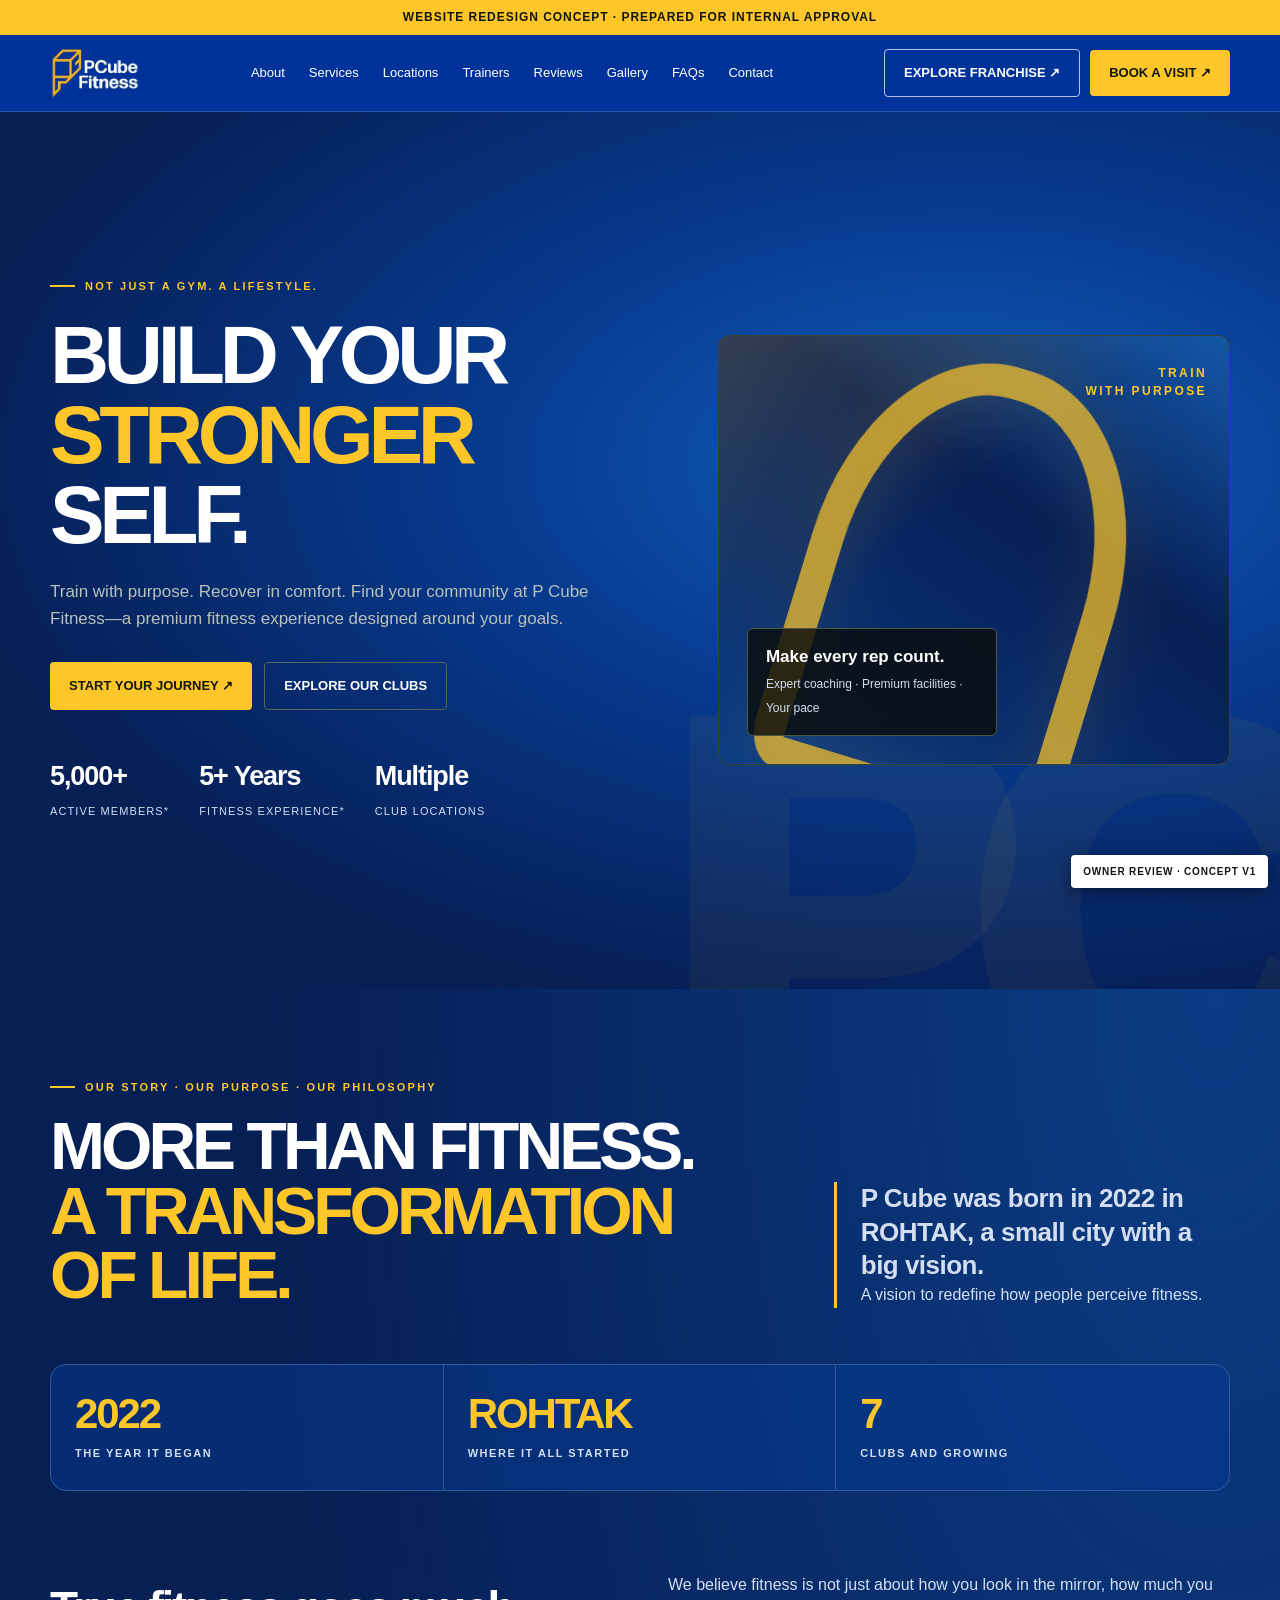
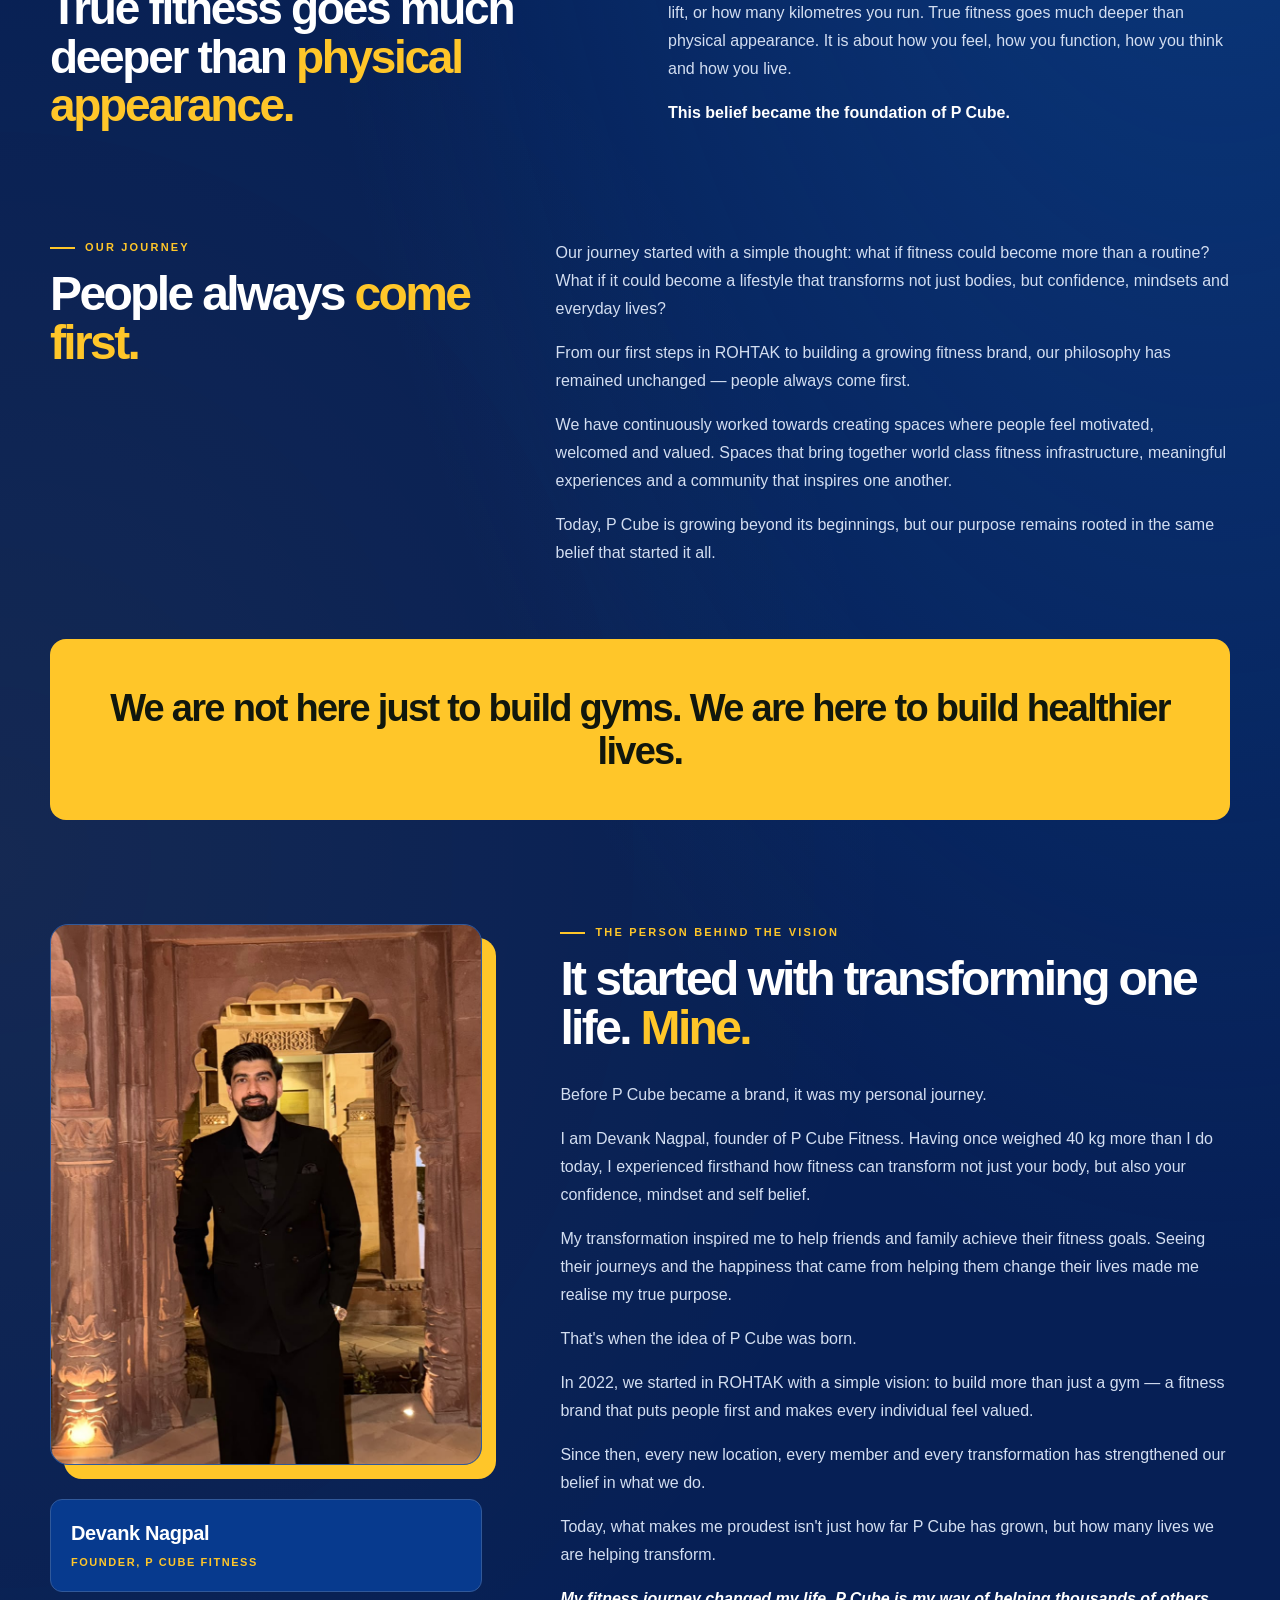
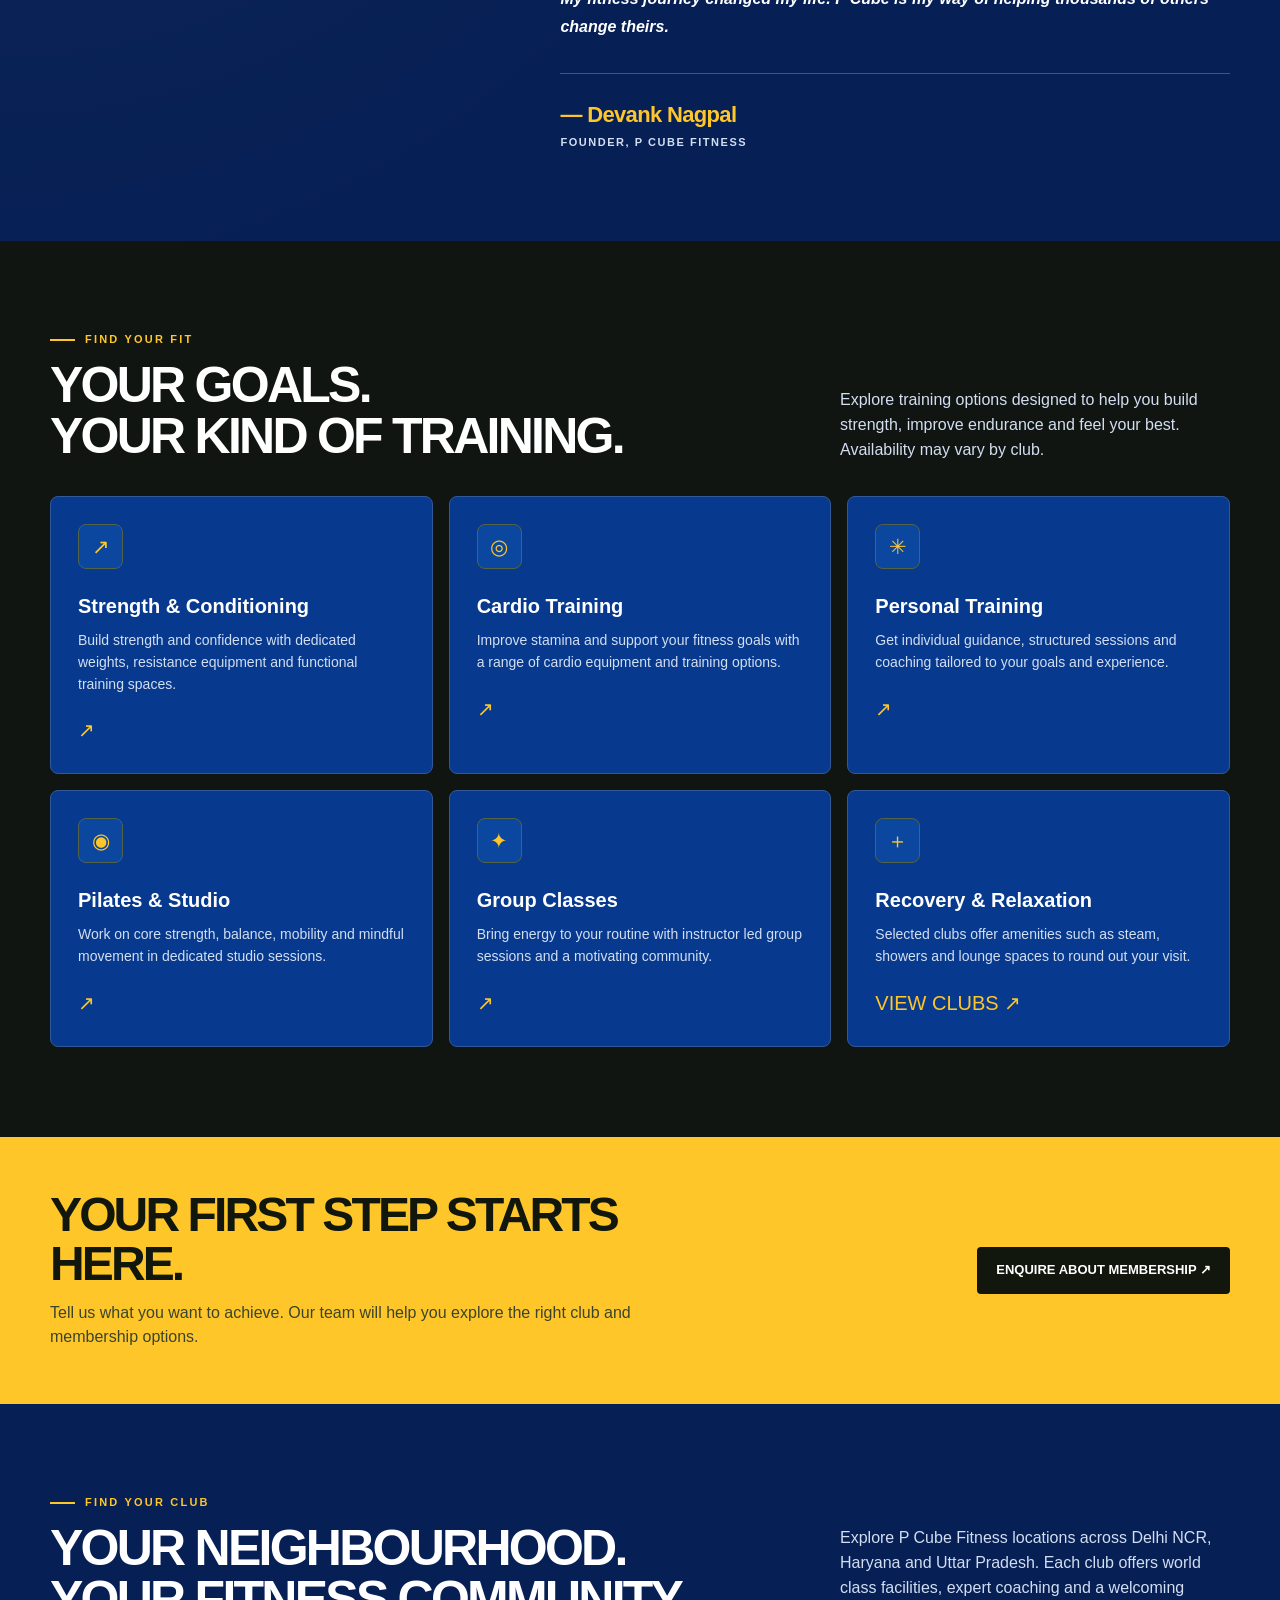
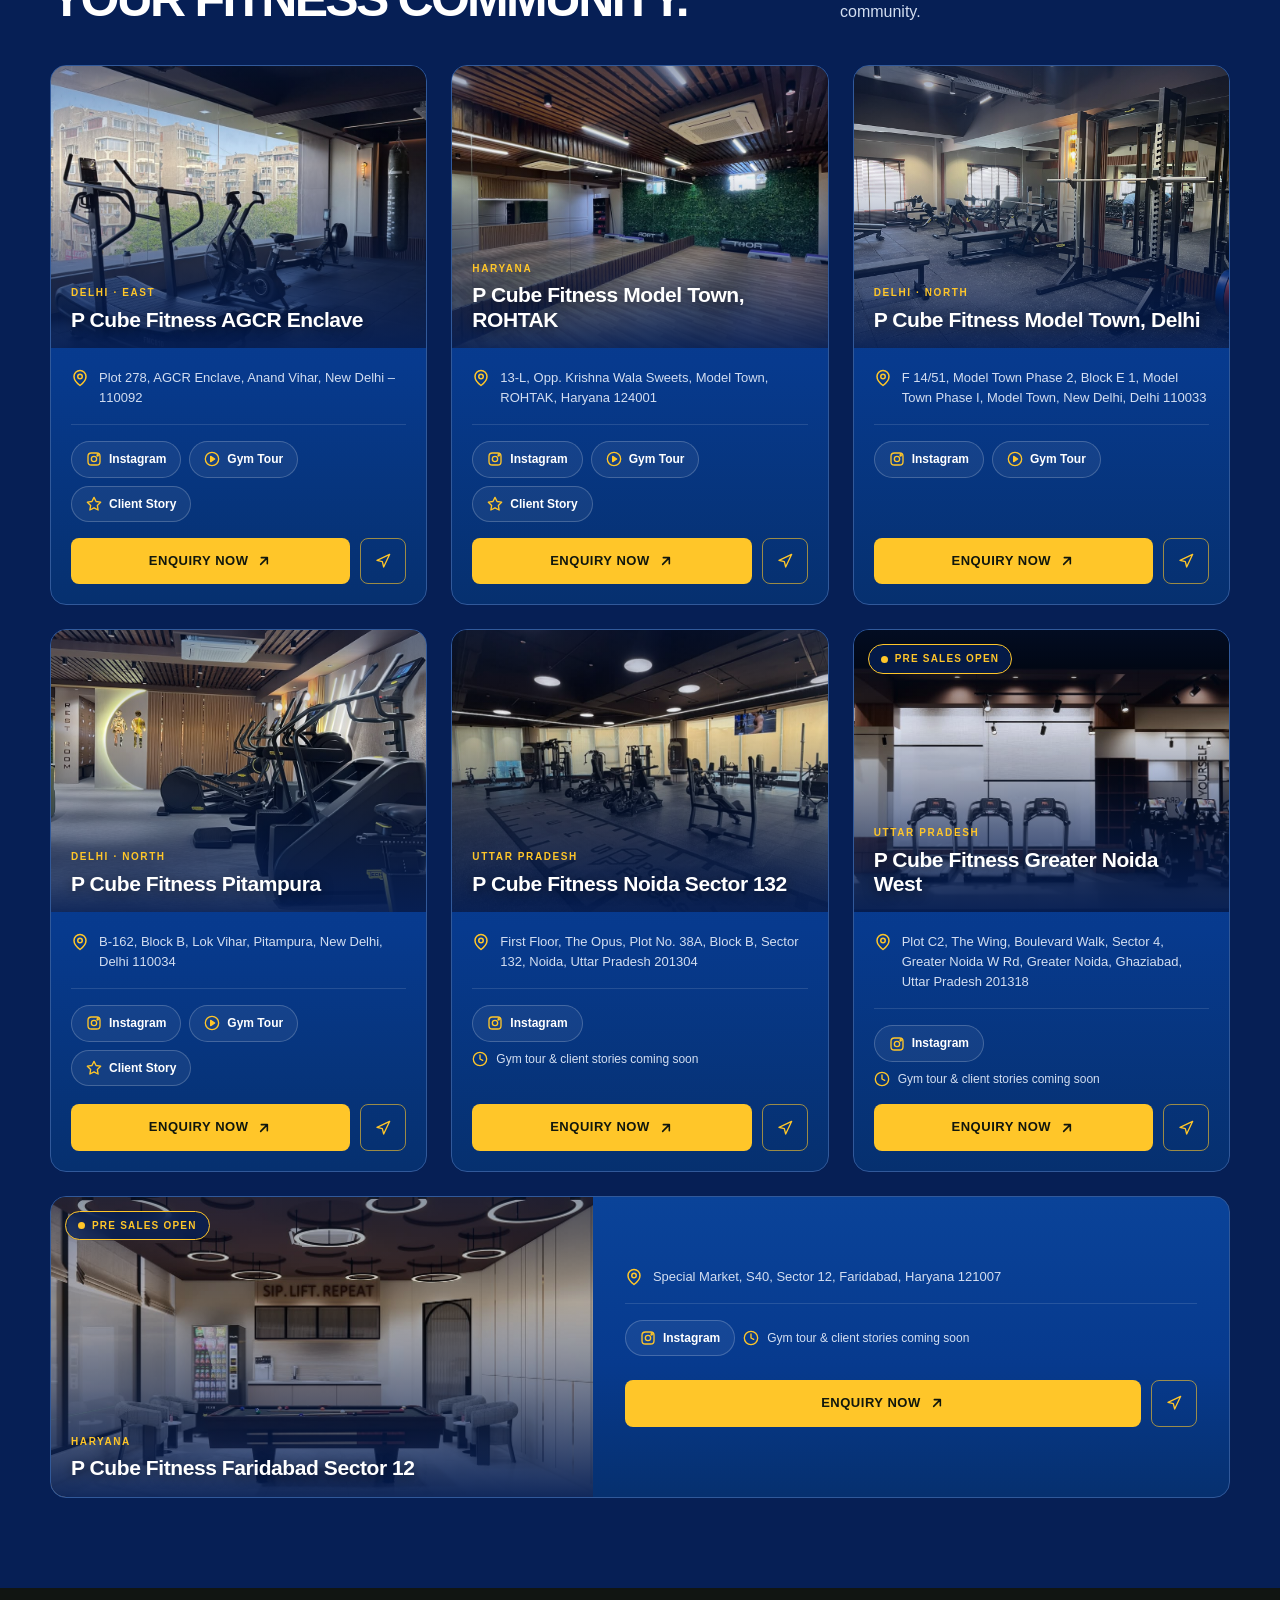
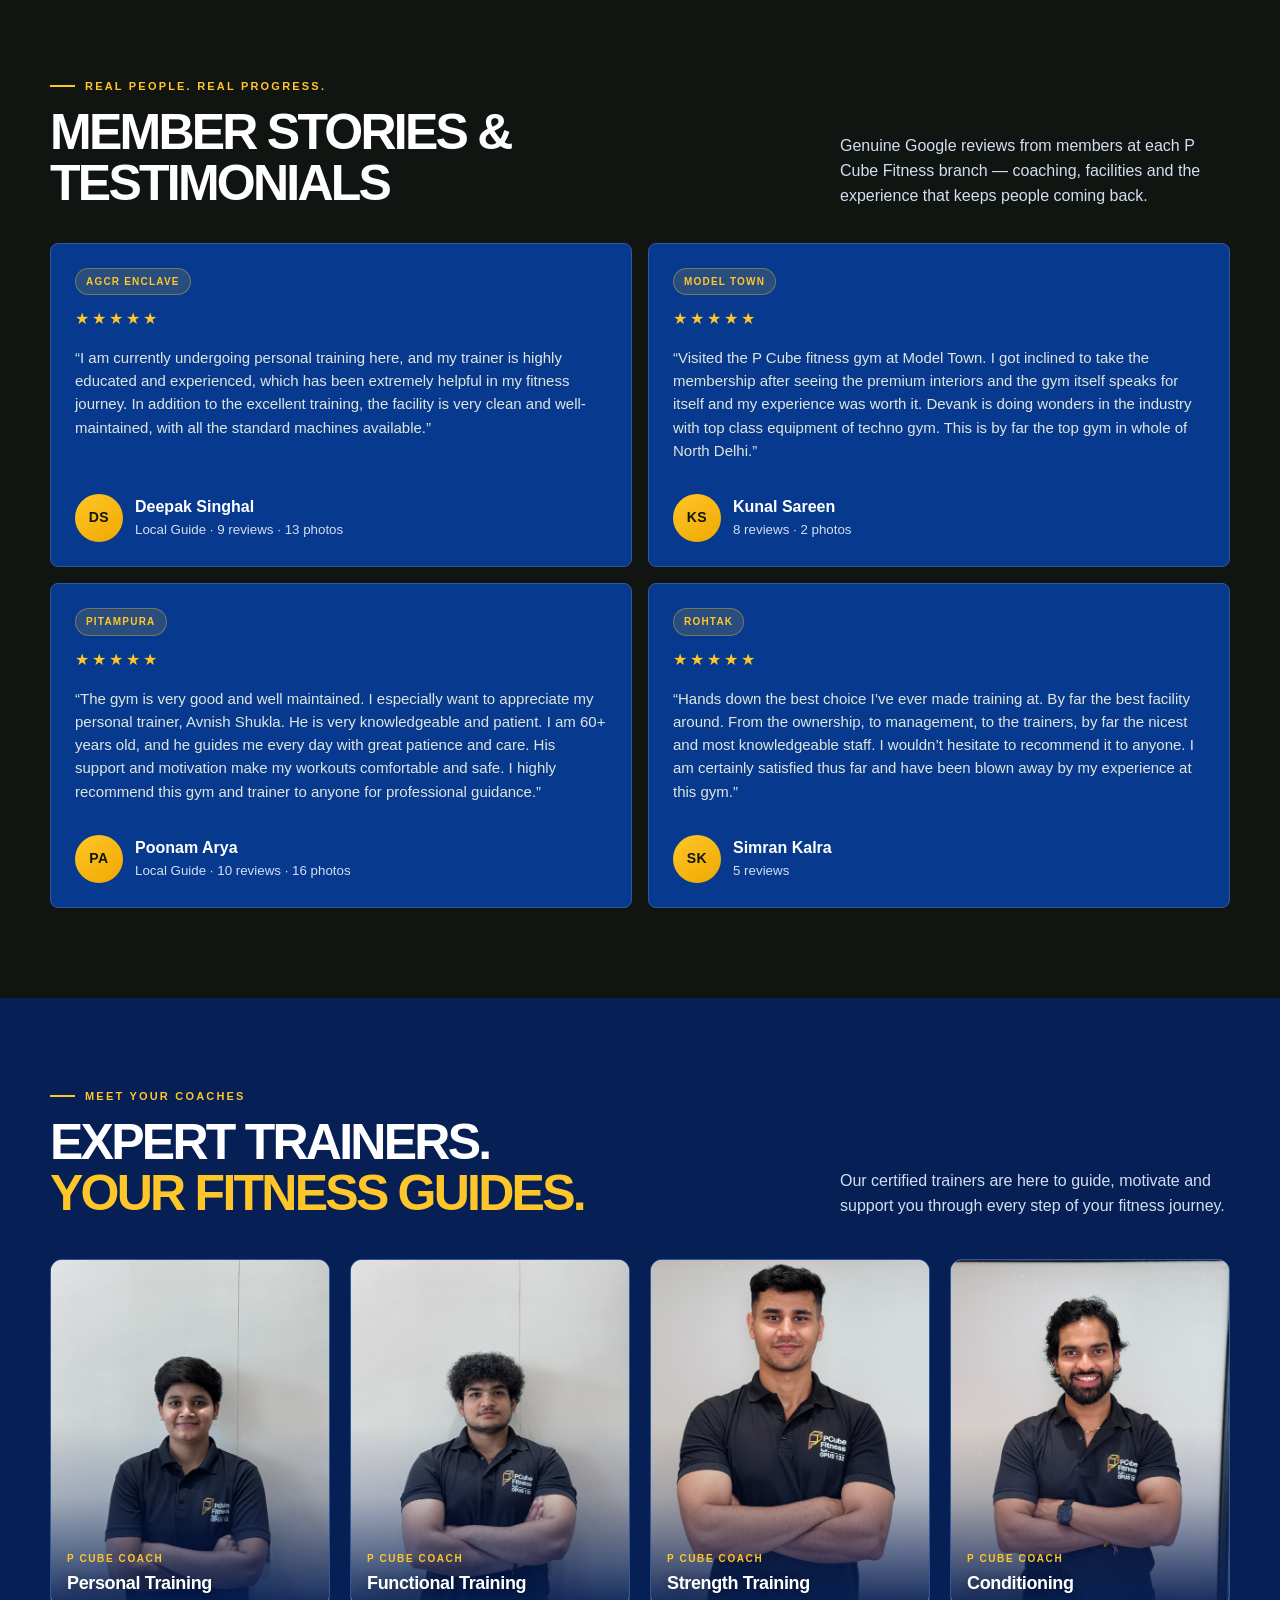
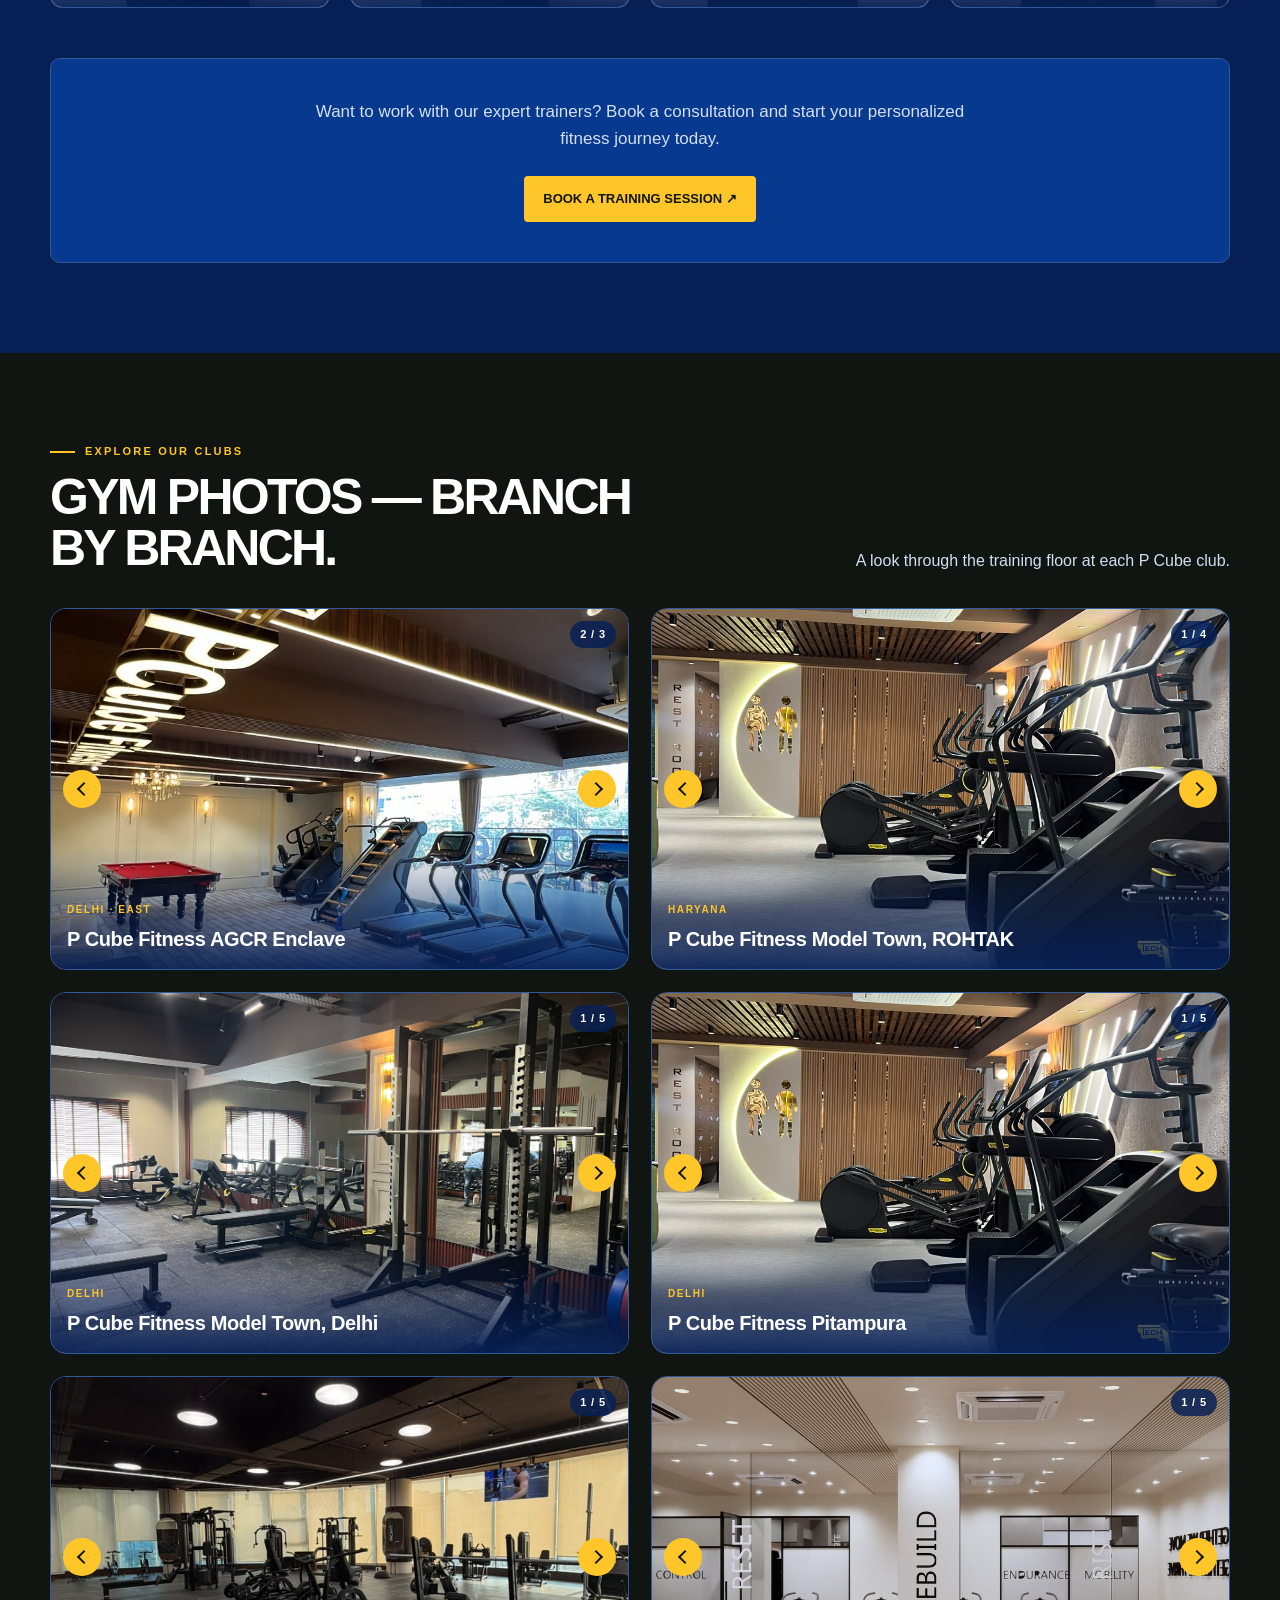
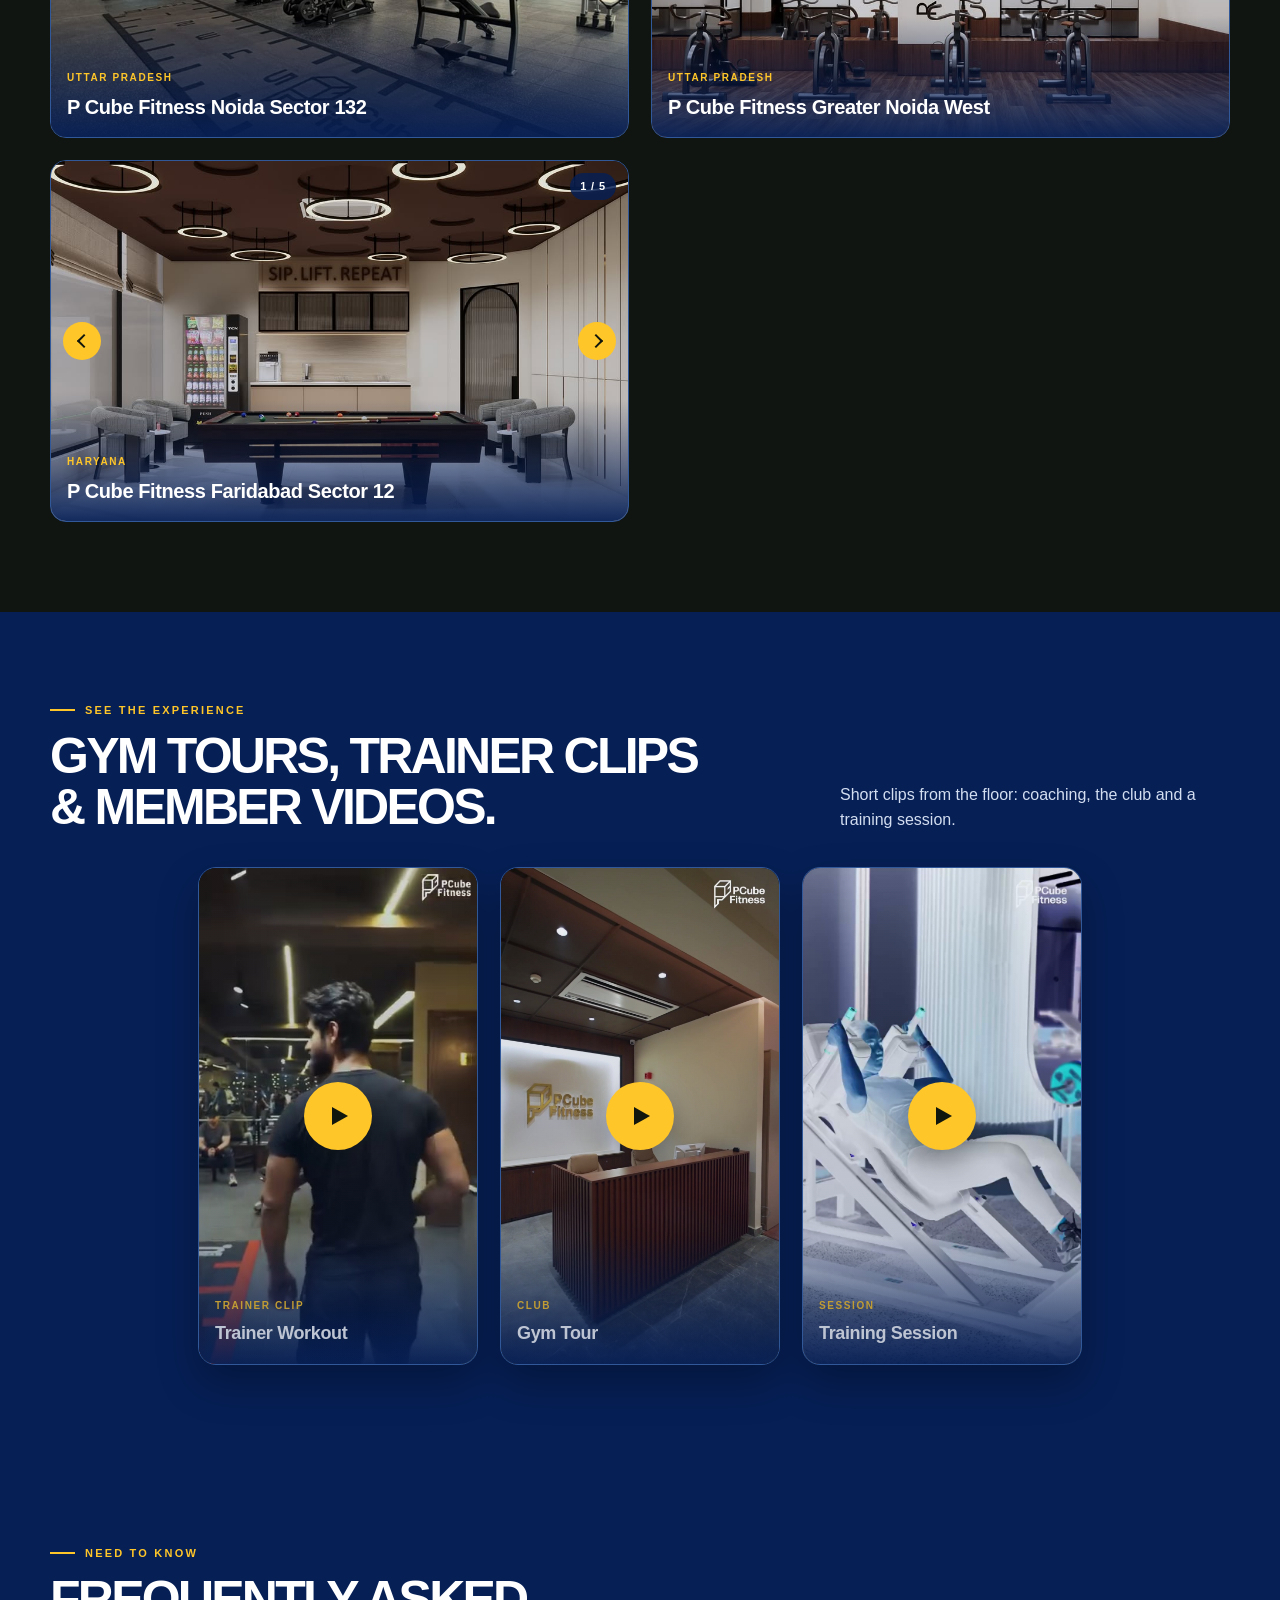
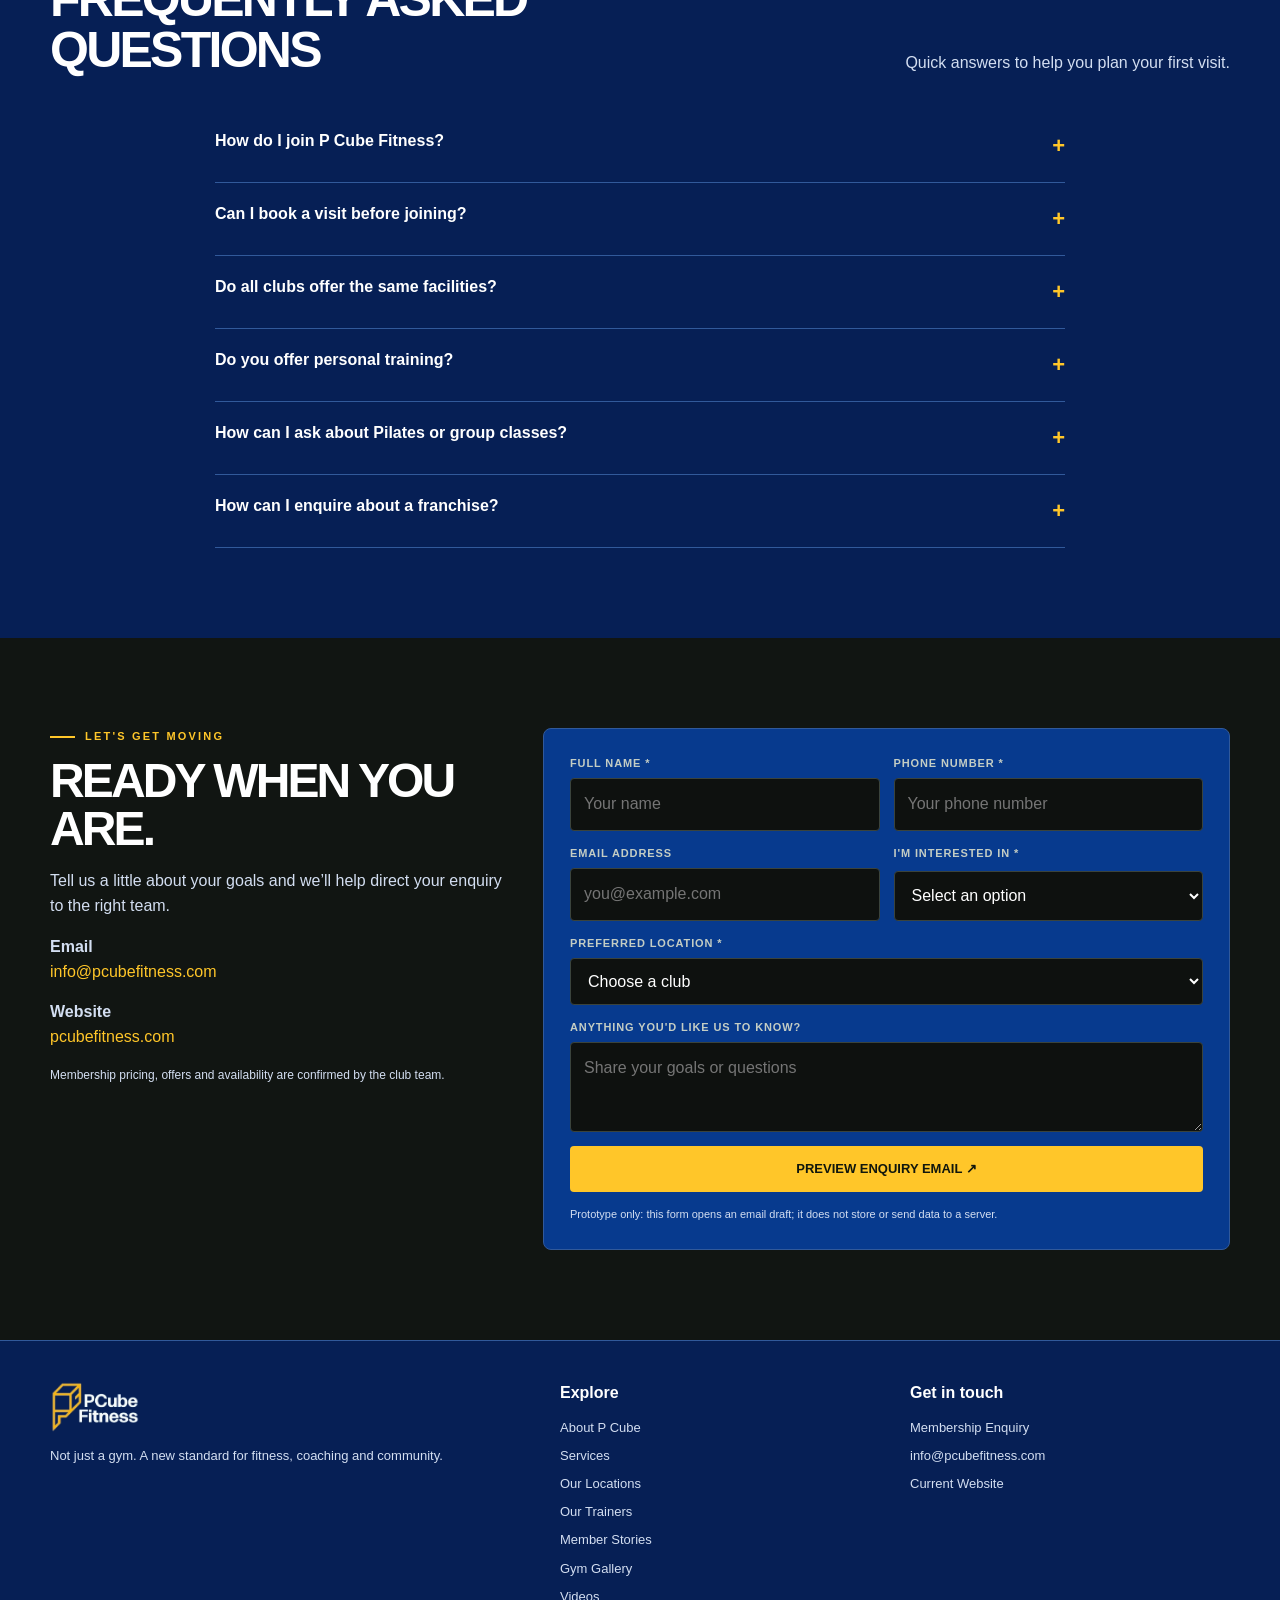
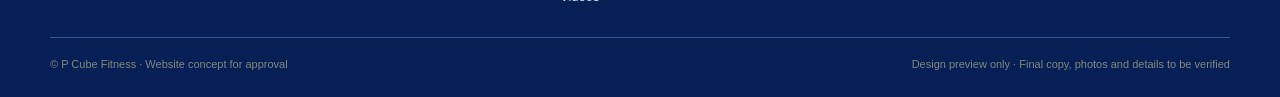
==== commit 6afbe272: "Merge origin/main into main. Combine remote testimonials and branch gallery updates with local franc" ====
--- a/index.html
+++ b/index.html
@@ -509,71 +509,67 @@
             </h2>
           </div>
           <p>
-            Build trust with genuine member feedback, approved quotes and progress stories from each P Cube club.
-          </p>
-        </div>
-        <div class="grid3">
+            Genuine Google reviews from members at each P Cube Fitness branch — coaching, facilities and the experience that keeps people coming back.
+          </p>
+        </div>
+        <div class="reviews-grid">
           <article class="review">
-            <div class="stars">
-              ★★★★★
-            </div>
+            <span class="review-branch">AGCR Enclave</span>
+            <div class="stars" aria-label="5 out of 5 stars">★★★★★</div>
             <blockquote>
-              “Add an approved customer testimonial here about their experience, support and progress at P Cube Fitness.”
+              “I am currently undergoing personal training here, and my trainer is highly educated and experienced, which has been extremely helpful in my fitness journey. In addition to the excellent training, the facility is very clean and well-maintained, with all the standard machines available.”
             </blockquote>
             <div class="person">
-              <img src="https://images.unsplash.com/photo-1534528771498-6a3c7f1a3d0b?auto=format&fit=crop&w=120&q=80" alt="Customer portrait placeholder">
+              <span class="review-avatar" aria-hidden="true">DS</span>
               <div>
-                <b>
-                  Member name
-                </b>
-                <small>
-                  Branch name · Publish with permission
-                </small>
+                <b>Deepak Singhal</b>
+                <small>Local Guide · 9 reviews · 13 photos</small>
               </div>
             </div>
           </article>
           <article class="review">
-            <div class="stars">
-              ★★★★★
-            </div>
+            <span class="review-branch">Model Town</span>
+            <div class="stars" aria-label="5 out of 5 stars">★★★★★</div>
             <blockquote>
-              “Replace this sample with a real member review. Keep the customer's words accurate and get consent before publishing.”
+              “Visited the P Cube fitness gym at Model Town. I got inclined to take the membership after seeing the premium interiors and the gym itself speaks for itself and my experience was worth it. Devank is doing wonders in the industry with top class equipment of techno gym. This is by far the top gym in whole of North Delhi.”
             </blockquote>
             <div class="person">
-              <img src="https://images.unsplash.com/photo-1500648767791-00dcc994a43e?auto=format&fit=crop&w=120&q=80" alt="Customer portrait placeholder">
+              <span class="review-avatar" aria-hidden="true">KS</span>
               <div>
-                <b>
-                  Member name
-                </b>
-                <small>
-                  Branch name · Publish with permission
-                </small>
+                <b>Kunal Sareen</b>
+                <small>8 reviews · 2 photos</small>
               </div>
             </div>
           </article>
           <article class="review">
-            <div class="stars">
-              ★★★★★
-            </div>
+            <span class="review-branch">Pitampura</span>
+            <div class="stars" aria-label="5 out of 5 stars">★★★★★</div>
             <blockquote>
-              “Add a verified story about coaching, classes or the club community, ideally with a real member photo or short video.”
+              “The gym is very good and well maintained. I especially want to appreciate my personal trainer, Avnish Shukla. He is very knowledgeable and patient. I am 60+ years old, and he guides me every day with great patience and care. His support and motivation make my workouts comfortable and safe. I highly recommend this gym and trainer to anyone for professional guidance.”
             </blockquote>
             <div class="person">
-              <img src="https://images.unsplash.com/photo-1531123897727-8f129e1688ce?auto=format&fit=crop&w=120&q=80" alt="Customer portrait placeholder">
+              <span class="review-avatar" aria-hidden="true">PA</span>
               <div>
-                <b>
-                  Member name
-                </b>
-                <small>
-                  Branch name · Publish with permission
-                </small>
-              </div>
-            </div>
-          </article>
-        </div>
-        <p class="section-note">
-          Approval note: testimonials and portraits shown here are placeholders, not actual customer endorsements. Replace them with genuine, permissioned content before launch.
-        </p>
+                <b>Poonam Arya</b>
+                <small>Local Guide · 10 reviews · 16 photos</small>
+              </div>
+            </div>
+          </article>
+          <article class="review">
+            <span class="review-branch">Rohtak</span>
+            <div class="stars" aria-label="5 out of 5 stars">★★★★★</div>
+            <blockquote>
+              “Hands down the best choice I’ve ever made training at. By far the best facility around. From the ownership, to management, to the trainers, by far the nicest and most knowledgeable staff. I wouldn’t hesitate to recommend it to anyone. I am certainly satisfied thus far and have been blown away by my experience at this gym.”
+            </blockquote>
+            <div class="person">
+              <span class="review-avatar" aria-hidden="true">SK</span>
+              <div>
+                <b>Simran Kalra</b>
+                <small>5 reviews</small>
+              </div>
+            </div>
+          </article>
+        </div>
       </div>
     </section>
     <section id="trainers">
--- a/css/styles.css
+++ b/css/styles.css
@@ -1069,13 +1069,165 @@
   }
 }
 
+.media-card.is-coming-soon {
+  position:relative;
+  display:flex;
+  flex-direction:column;
+  border-color:rgba(255,198,41,.45);
+  background:
+    linear-gradient(160deg,rgba(255,198,41,.14),transparent 42%),
+    linear-gradient(345deg,#0a4fb0 0%,var(--panel) 55%,#052a6a 100%);
+  box-shadow:0 0 0 1px rgba(255,198,41,.12),0 18px 40px rgba(0,0,0,.28);
+  transition:transform .25s ease,box-shadow .25s ease
+}
+
+.media-card.is-coming-soon:hover {
+  transform:translateY(-4px);
+  box-shadow:0 0 0 1px rgba(255,198,41,.28),0 24px 48px rgba(0,0,0,.35)
+}
+
+.coming-soon-visual {
+  position:relative;
+  height:210px;
+  display:grid;
+  place-items:center;
+  overflow:hidden;
+  background:
+    radial-gradient(circle at 30% 35%,rgba(255,198,41,.22),transparent 42%),
+    radial-gradient(circle at 75% 70%,rgba(255,255,255,.08),transparent 40%),
+    repeating-linear-gradient(
+      -45deg,
+      transparent,
+      transparent 10px,
+      rgba(255,255,255,.03) 10px,
+      rgba(255,255,255,.03) 20px
+    )
+}
+
+.coming-soon-orb {
+  position:absolute;
+  border-radius:50%;
+  border:1px solid rgba(255,198,41,.35);
+  animation:coming-soon-spin 14s linear infinite
+}
+
+.coming-soon-orb:first-child {
+  width:118px;
+  height:118px
+}
+
+.coming-soon-orb:nth-child(2) {
+  width:168px;
+  height:168px;
+  border-style:dashed;
+  animation-direction:reverse;
+  animation-duration:22s
+}
+
+.coming-soon-mark {
+  position:relative;
+  z-index:1;
+  width:64px;
+  height:64px;
+  display:grid;
+  place-items:center;
+  border-radius:50%;
+  background:var(--lime);
+  color:#11170d;
+  font-size:34px;
+  font-weight:900;
+  line-height:1;
+  box-shadow:0 10px 28px rgba(255,198,41,.35)
+}
+
+.coming-soon-pulse {
+  position:absolute;
+  width:64px;
+  height:64px;
+  border-radius:50%;
+  border:2px solid rgba(255,198,41,.55);
+  animation:coming-soon-pulse 2.4s ease-out infinite
+}
+
+.media-card.is-coming-soon .pad {
+  flex:1;
+  display:flex;
+  flex-direction:column
+}
+
+.media-card.is-coming-soon h3 {
+  letter-spacing:-.03em
+}
+
+.coming-soon-cta {
+  display:inline-flex;
+  align-items:center;
+  justify-content:center;
+  margin-top:14px;
+  align-self:flex-start;
+  padding:9px 14px;
+  border-radius:999px;
+  background:var(--lime);
+  color:#11170d;
+  font-size:12px;
+  font-weight:900;
+  letter-spacing:.06em;
+  text-transform:uppercase;
+  transition:filter .2s ease,transform .2s ease
+}
+
+.coming-soon-cta:hover {
+  filter:brightness(1.05);
+  transform:translateY(-1px)
+}
+
+@keyframes coming-soon-spin {
+  to {
+    transform:rotate(360deg)
+  }
+}
+
+@keyframes coming-soon-pulse {
+  0% {
+    transform:scale(1);
+    opacity:.7
+  }
+  100% {
+    transform:scale(2.4);
+    opacity:0
+  }
+}
+
+.reviews-grid {
+  display:grid;
+  grid-template-columns:repeat(2,1fr);
+  gap:16px
+}
+
 .review {
+  display:flex;
+  flex-direction:column;
   background:var(--panel);
   border:1px solid var(--line);
   border-radius:8px;
   padding:24px
 }
 
+.review-branch {
+  display:inline-flex;
+  align-self:flex-start;
+  margin-bottom:12px;
+  padding:5px 10px;
+  border-radius:999px;
+  background:rgba(255,198,41,.14);
+  border:1px solid rgba(255,198,41,.35);
+  color:var(--lime);
+  font-size:10px;
+  font-weight:900;
+  letter-spacing:.12em;
+  text-transform:uppercase
+}
+
 .stars {
   color:var(--lime);
   letter-spacing:3px
@@ -1084,7 +1236,8 @@
 .review blockquote {
   margin:14px 0;
   color:#e0e6df;
-  font-size:15px
+  font-size:15px;
+  flex:1
 }
 
 .review .person {
@@ -1094,11 +1247,23 @@
   margin-top:18px
 }
 
-.review .person img {
+.review .person img,
+.review-avatar {
   width:48px;
   height:48px;
   object-fit:cover;
-  border-radius:50%
+  border-radius:50%;
+  flex-shrink:0
+}
+
+.review-avatar {
+  display:grid;
+  place-items:center;
+  background:linear-gradient(145deg,#ffc629,#f0a800);
+  color:#11170d;
+  font-size:14px;
+  font-weight:900;
+  letter-spacing:.04em
 }
 
 .review .person small {
@@ -1288,7 +1453,7 @@
     min-height:330px
   }
 
-  .grid3,.media-grid {
+  .grid3,.media-grid,.reviews-grid {
     grid-template-columns:repeat(2,1fr)
   }
 
@@ -1337,7 +1502,7 @@
     width:min(var(--max),calc(100% - 28px))
   }
 
-  .grid3 {
+  .grid3,.reviews-grid {
     grid-template-columns:1fr
   }
 
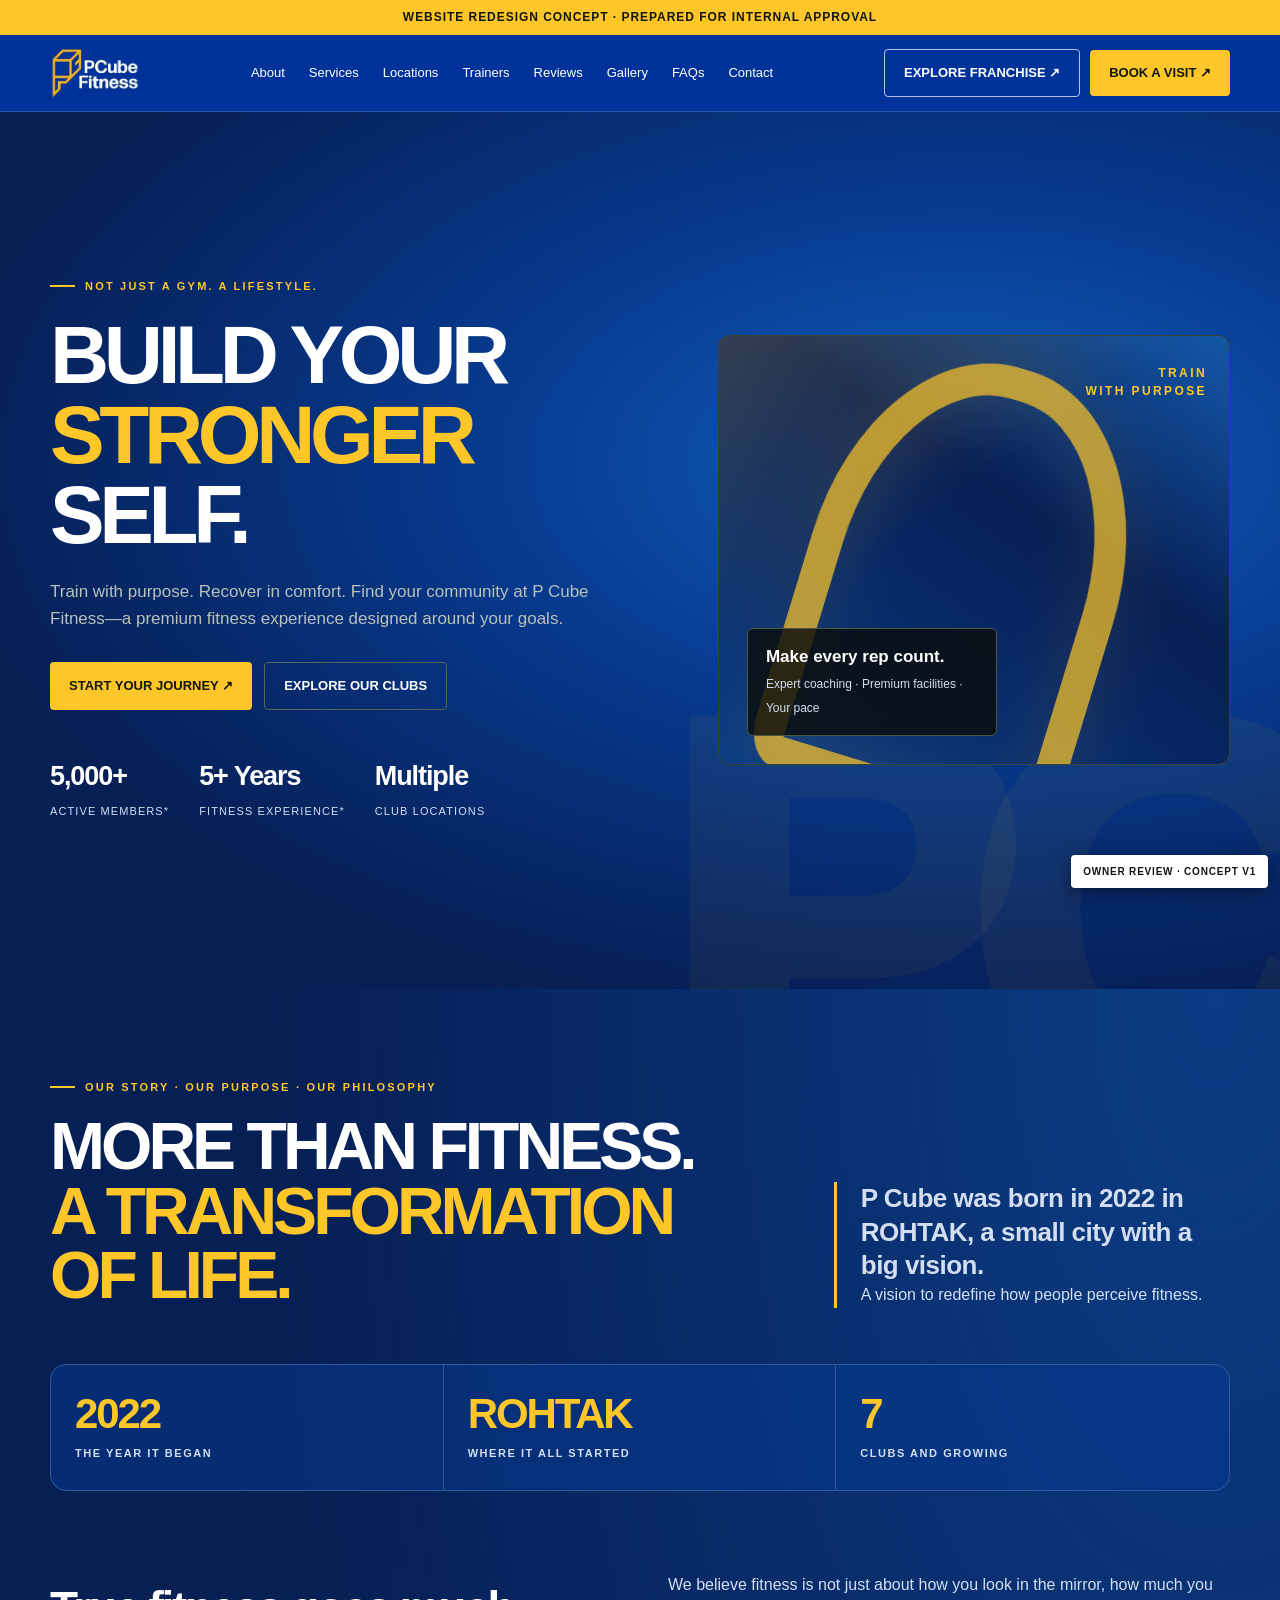
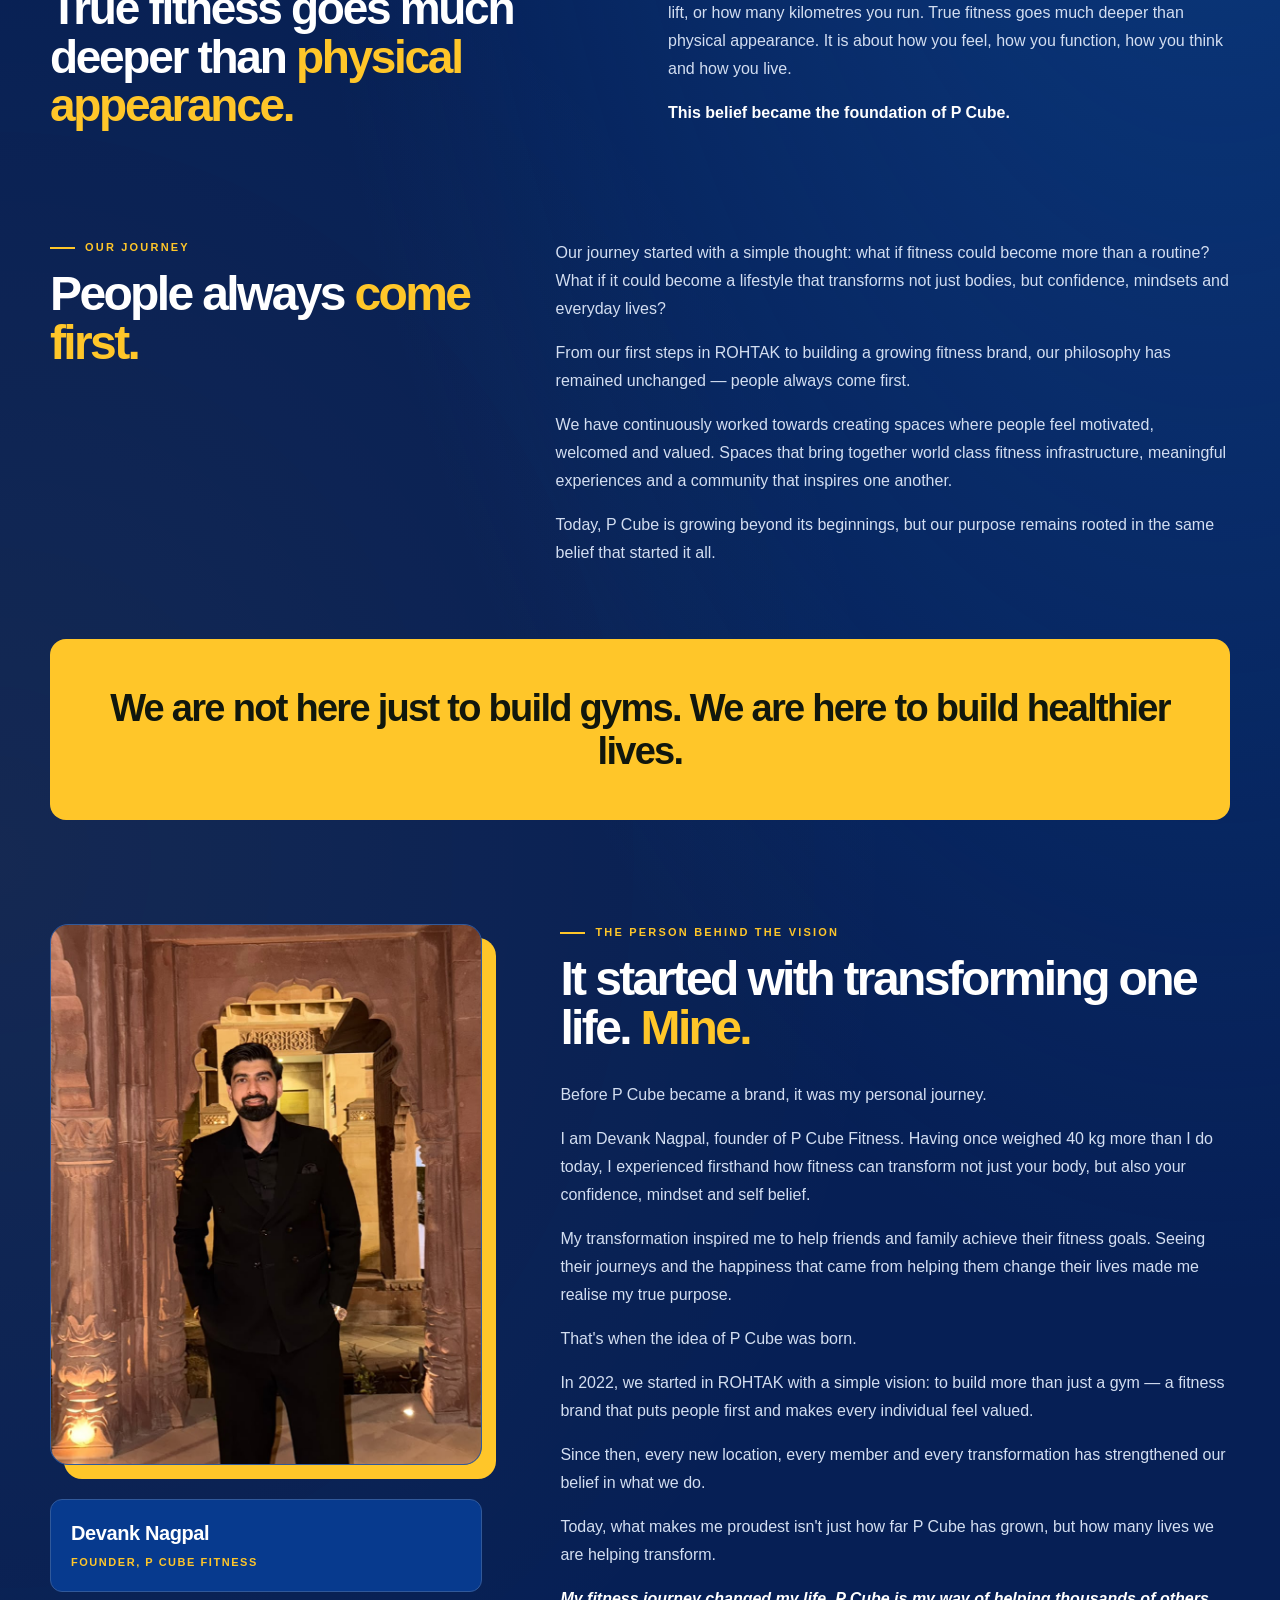
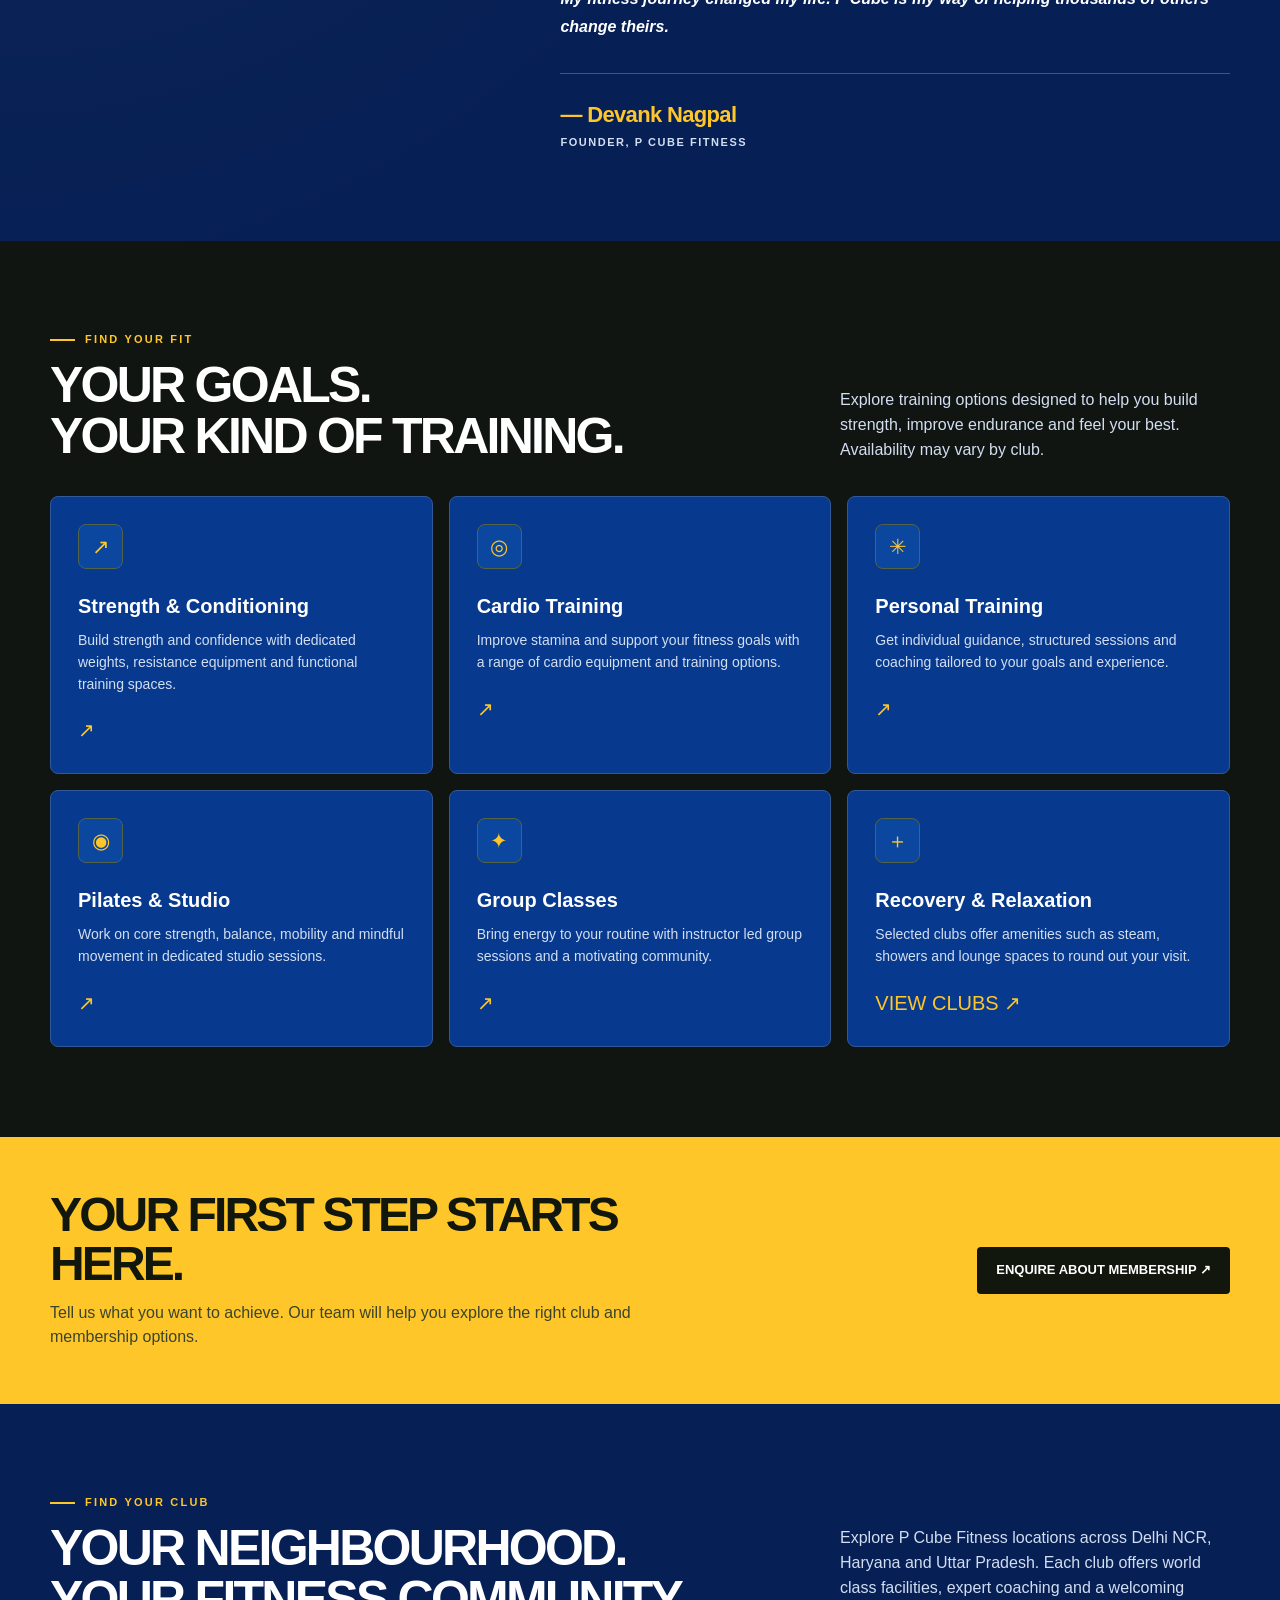
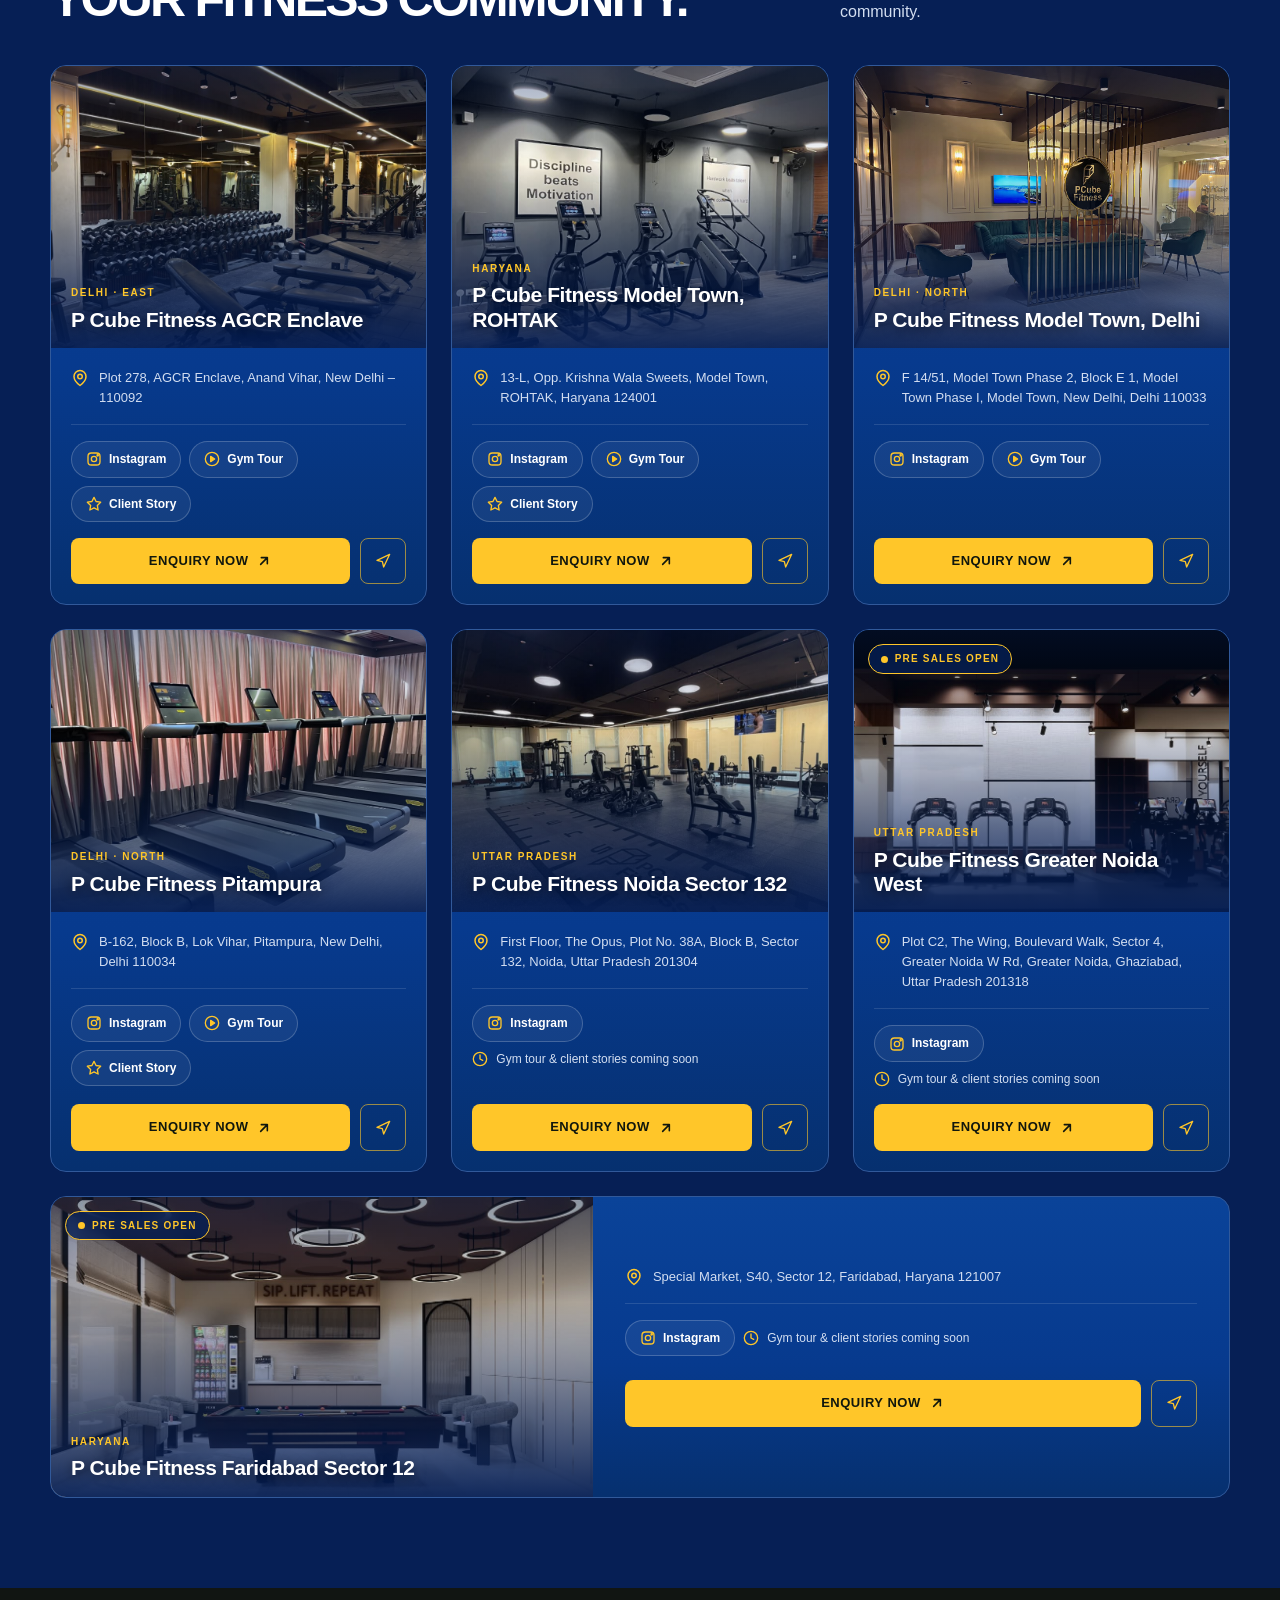
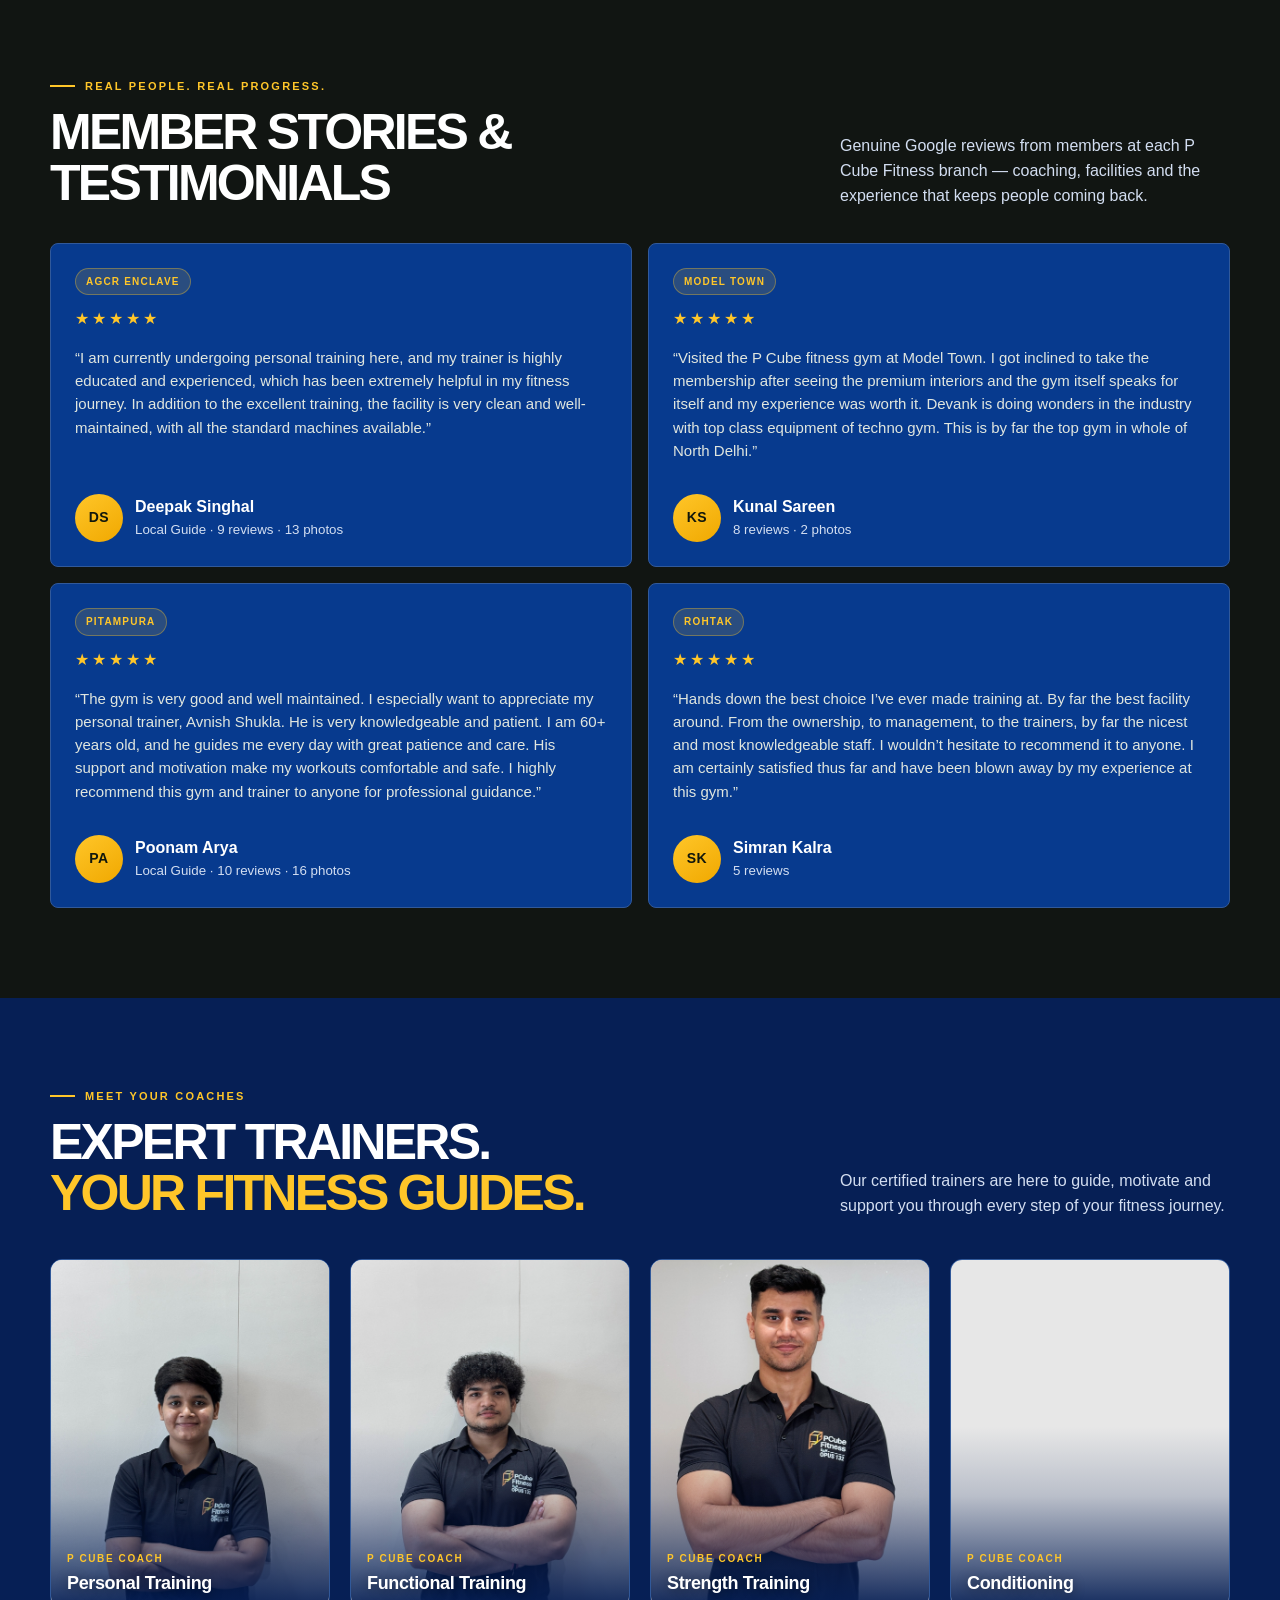
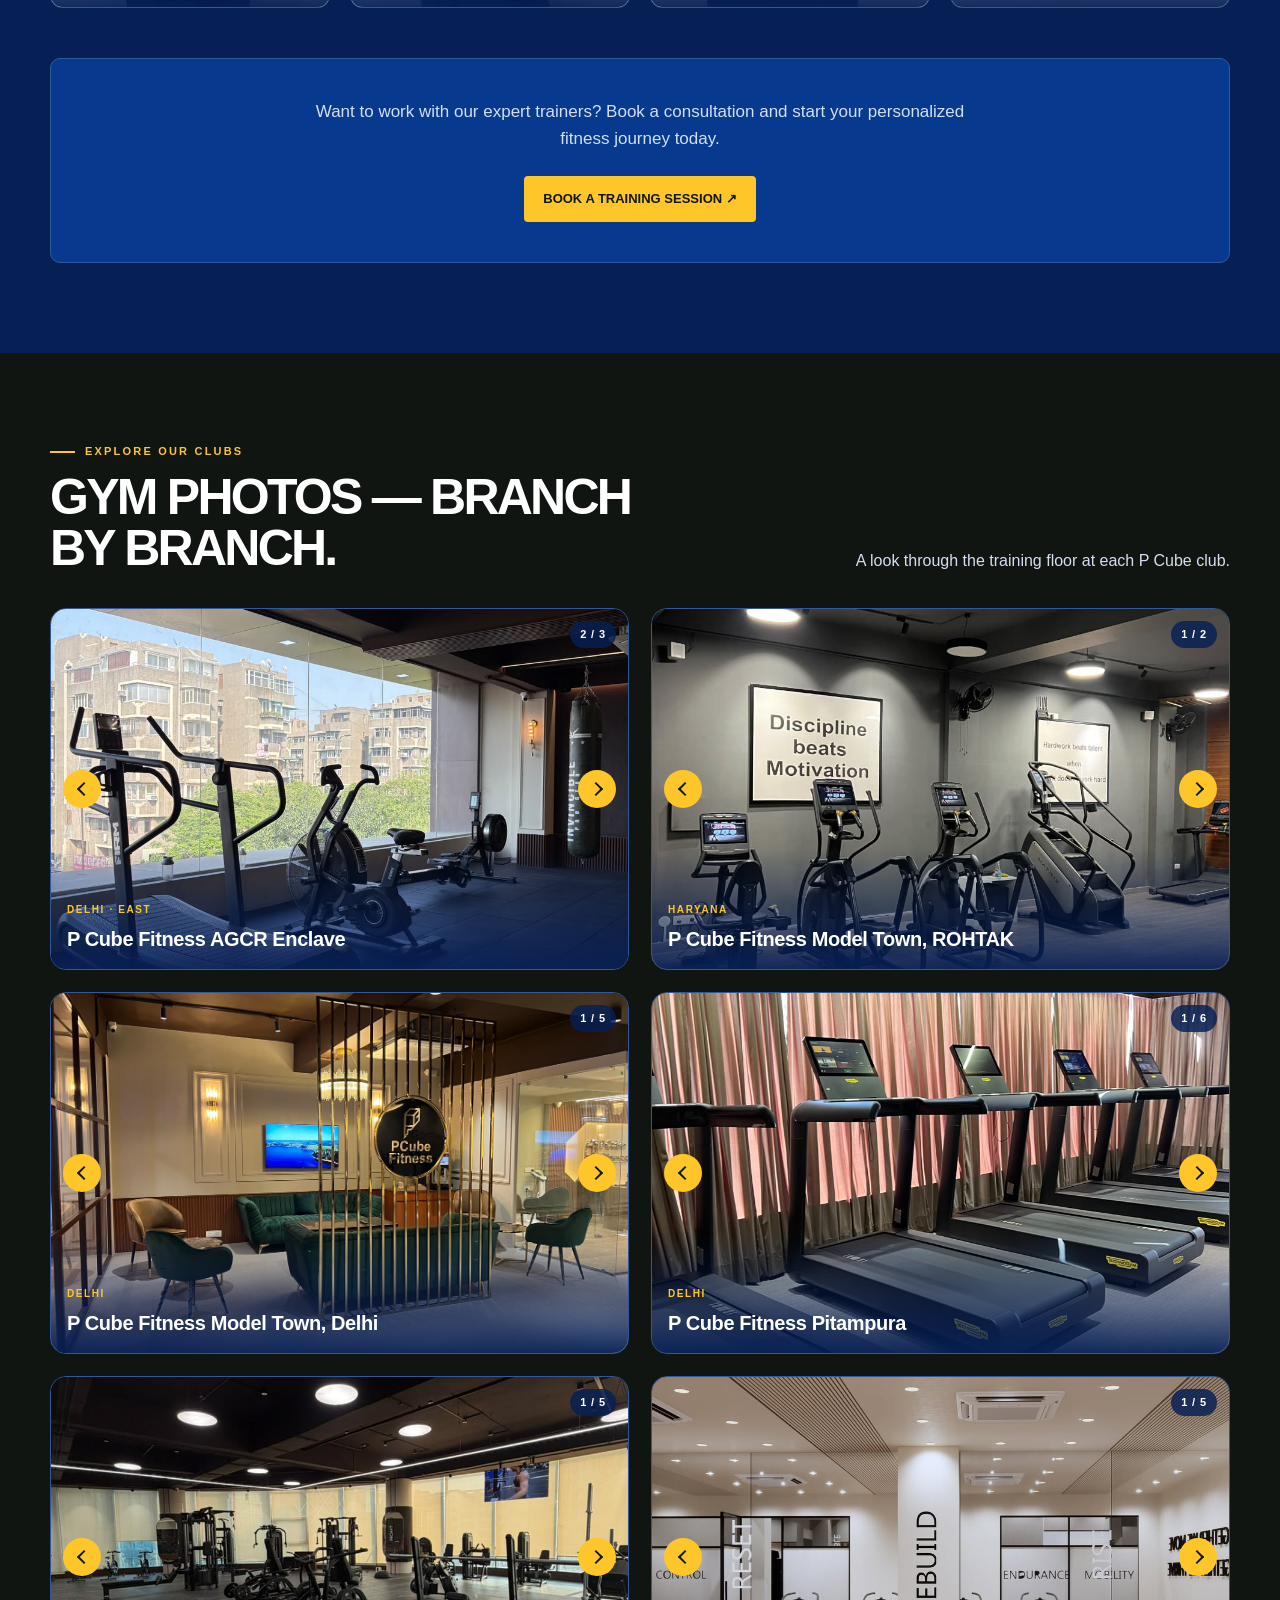
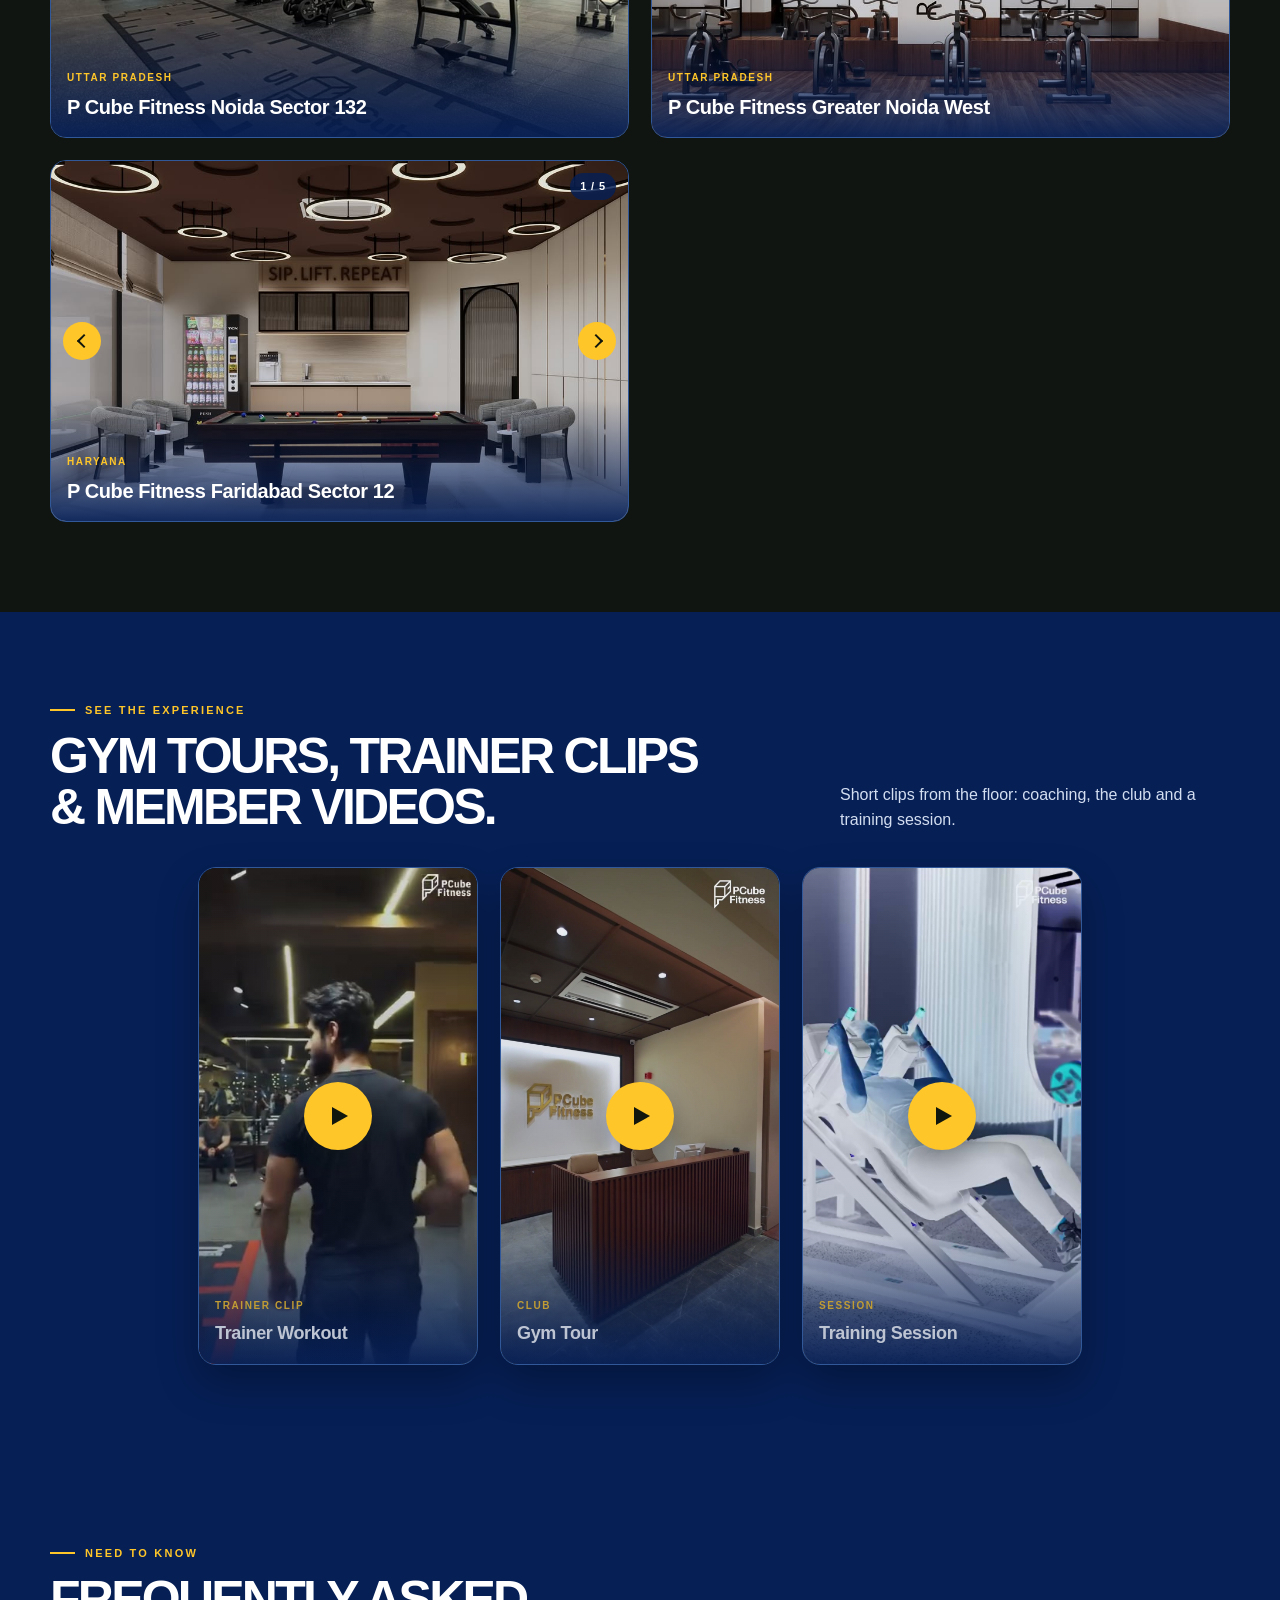
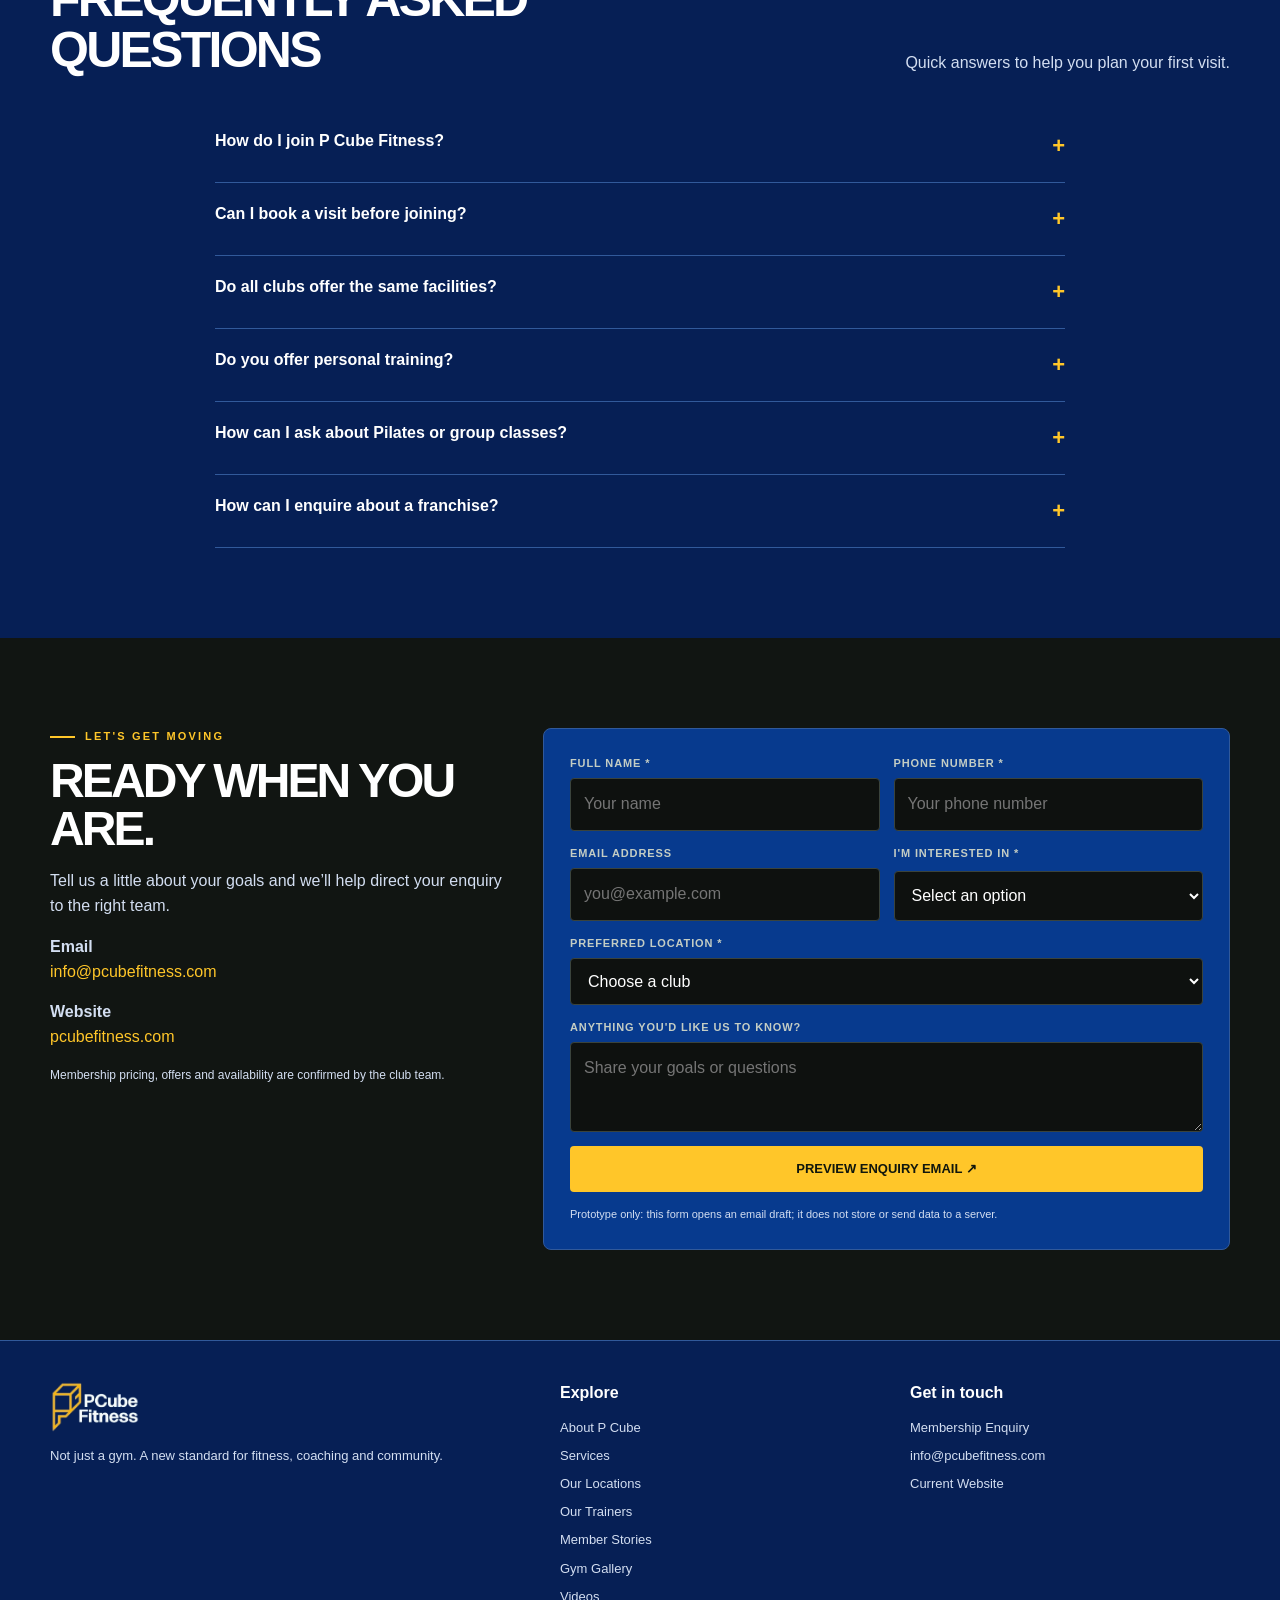
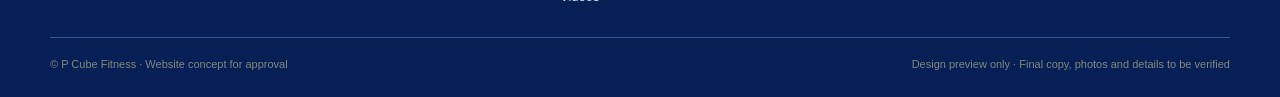
==== commit 8f5c63c7: "Redesigned Franchise Page" ====
--- a/index.html
+++ b/index.html
@@ -5,7 +5,7 @@
   <meta name="viewport" content="width=device-width, initial-scale=1">
   <title>P Cube Fitness | Blue & Gold Website Preview</title>
   <meta name="description" content="P Cube Fitness website concept for owner review. Premium fitness, expert coaching, group classes and multiple locations.">
-  <link rel="stylesheet" href="css/styles.css?v=4">
+  <link rel="stylesheet" href="css/styles.css?v=5">
 </head>
 <body>
   <div class="notice">
@@ -341,7 +341,7 @@
         <div class="branches-grid">
           <article class="branch-card">
             <div class="branch-media">
-              <img src="images/branches/agcr-1.jpeg" alt="Inside P Cube Fitness AGCR Enclave" loading="lazy">
+              <img src="images/gallery/agcr/3.jpeg" alt="Inside P Cube Fitness AGCR Enclave" loading="eager" decoding="async">
               <div class="branch-title">
                 <span class="tag">Delhi · East</span>
                 <h3>P Cube Fitness AGCR Enclave</h3>
@@ -364,7 +364,7 @@
 
           <article class="branch-card">
             <div class="branch-media">
-              <img src="images/branches/rohtak-1.jpeg" alt="Inside P Cube Fitness Model Town, ROHTAK" loading="lazy">
+              <img src="images/gallery/rohtak/5.jpeg" alt="Inside P Cube Fitness Model Town, ROHTAK" loading="eager" decoding="async">
               <div class="branch-title">
                 <span class="tag">Haryana</span>
                 <h3>P Cube Fitness Model Town, ROHTAK</h3>
@@ -387,7 +387,7 @@
 
           <article class="branch-card">
             <div class="branch-media">
-              <img src="images/branches/modeltown-delhi-1.jpeg" alt="Inside P Cube Fitness Model Town, Delhi" loading="lazy">
+              <img src="images/gallery/modeltown/5.jpeg" alt="Inside P Cube Fitness Model Town, Delhi" loading="eager" decoding="async">
               <div class="branch-title">
                 <span class="tag">Delhi · North</span>
                 <h3>P Cube Fitness Model Town, Delhi</h3>
@@ -409,7 +409,7 @@
 
           <article class="branch-card">
             <div class="branch-media">
-              <img src="images/branches/pitampura-1.jpeg" alt="Inside P Cube Fitness Pitampura" loading="lazy">
+              <img src="images/gallery/pitampura/3.jpeg" alt="Inside P Cube Fitness Pitampura" loading="eager" decoding="async">
               <div class="branch-title">
                 <span class="tag">Delhi · North</span>
                 <h3>P Cube Fitness Pitampura</h3>
@@ -656,9 +656,9 @@
         <div class="club-grid">
           <article class="club-slider" data-slider aria-label="P Cube Fitness AGCR Enclave photos">
             <div class="club-frame">
-              <img class="club-slide is-on" src="images/gallery/agcr/1.jpeg" alt="P Cube Fitness AGCR Enclave">
+              <img class="club-slide is-on" src="images/gallery/agcr/3.jpeg" alt="P Cube Fitness AGCR Enclave">
+              <img class="club-slide" src="images/gallery/agcr/1.jpeg" alt="P Cube Fitness AGCR Enclave">
               <img class="club-slide" src="images/gallery/agcr/2.jpeg" alt="P Cube Fitness AGCR Enclave">
-              <img class="club-slide" src="images/gallery/agcr/3.jpeg" alt="P Cube Fitness AGCR Enclave">
               <button class="club-nav club-prev" type="button" aria-label="Previous AGCR Enclave photo"></button>
               <button class="club-nav club-next" type="button" aria-label="Next AGCR Enclave photo"></button>
               <div class="club-caption">
@@ -671,25 +671,23 @@
 
           <article class="club-slider" data-slider aria-label="P Cube Fitness Model Town, ROHTAK photos">
             <div class="club-frame">
-              <img class="club-slide is-on" src="images/gallery/rohtak/1.jpeg" alt="P Cube Fitness Model Town, ROHTAK">
-              <img class="club-slide" src="images/gallery/rohtak/2.jpeg" alt="P Cube Fitness Model Town, ROHTAK">
-              <img class="club-slide" src="images/gallery/rohtak/3.jpeg" alt="P Cube Fitness Model Town, ROHTAK">
-              <img class="club-slide" src="images/gallery/rohtak/4.jpeg" alt="P Cube Fitness Model Town, ROHTAK">
+              <img class="club-slide is-on" src="images/gallery/rohtak/5.jpeg" alt="P Cube Fitness Model Town, ROHTAK cardio floor" loading="eager" decoding="async">
+              <img class="club-slide" src="images/gallery/rohtak/6.jpeg" alt="P Cube Fitness Model Town, ROHTAK studio space" loading="lazy" decoding="async">
               <button class="club-nav club-prev" type="button" aria-label="Previous ROHTAK photo"></button>
               <button class="club-nav club-next" type="button" aria-label="Next ROHTAK photo"></button>
               <div class="club-caption">
                 <span class="tag">Haryana</span>
                 <h3>P Cube Fitness Model Town, ROHTAK</h3>
               </div>
-              <span class="club-count">1 / 4</span>
+              <span class="club-count">1 / 2</span>
             </div>
           </article>
 
           <article class="club-slider" data-slider aria-label="P Cube Fitness Model Town, Delhi photos">
             <div class="club-frame">
-              <img class="club-slide is-on" src="images/gallery/modeltown/1.jpeg" alt="P Cube Fitness Model Town, Delhi">
+              <img class="club-slide is-on" src="images/gallery/modeltown/5.jpeg" alt="P Cube Fitness Model Town, Delhi">
+              <img class="club-slide" src="images/gallery/modeltown/1.jpeg" alt="P Cube Fitness Model Town, Delhi">
               <img class="club-slide" src="images/gallery/modeltown/4.jpeg" alt="P Cube Fitness Model Town, Delhi">
-              <img class="club-slide" src="images/gallery/modeltown/5.jpeg" alt="P Cube Fitness Model Town, Delhi">
               <img class="club-slide" src="images/gallery/modeltown/6.jpeg" alt="P Cube Fitness Model Town, Delhi">
               <img class="club-slide" src="images/gallery/modeltown/8.jpeg" alt="P Cube Fitness Model Town, Delhi">
               <button class="club-nav club-prev" type="button" aria-label="Previous Model Town Delhi photo"></button>
@@ -704,7 +702,8 @@
 
           <article class="club-slider" data-slider aria-label="P Cube Fitness Pitampura photos">
             <div class="club-frame">
-              <img class="club-slide is-on" src="images/gallery/pitampura/1.jpeg" alt="P Cube Fitness Pitampura">
+              <img class="club-slide is-on" src="images/gallery/pitampura/3.jpeg" alt="P Cube Fitness Pitampura">
+              <img class="club-slide" src="images/gallery/pitampura/1.jpeg" alt="P Cube Fitness Pitampura">
               <img class="club-slide" src="images/gallery/pitampura/2.jpeg" alt="P Cube Fitness Pitampura">
               <img class="club-slide" src="images/gallery/pitampura/4.jpeg" alt="P Cube Fitness Pitampura">
               <img class="club-slide" src="images/gallery/pitampura/5.jpeg" alt="P Cube Fitness Pitampura">
@@ -715,7 +714,7 @@
                 <span class="tag">Delhi</span>
                 <h3>P Cube Fitness Pitampura</h3>
               </div>
-              <span class="club-count">1 / 5</span>
+              <span class="club-count">1 / 6</span>
             </div>
           </article>
 
@@ -1004,9 +1003,6 @@
               <option>
                 Faridabad Sector 12
               </option>
-              <option>
-                Franchise / not sure yet
-              </option>
             </select>
           </div>
           <div class="field full">
--- a/css/styles.css
+++ b/css/styles.css
@@ -518,37 +518,93 @@
   font-weight:800
 }
 
-/* Franchise Hero Grid */
+/* Franchise experience cards */
+.franchise-experience {
+  margin:clamp(48px,8vw,88px) 0
+}
+
+.franchise-experience-head {
+  max-width:640px;
+  margin:0 auto 40px;
+  text-align:center
+}
+
+.franchise-experience-head .eyebrow {
+  justify-content:center
+}
+
+.franchise-experience-title {
+  font-size:clamp(26px,3.5vw,38px);
+  letter-spacing:-.03em;
+  margin:12px 0 14px
+}
+
+.franchise-experience-head p {
+  margin:0;
+  color:var(--muted);
+  font-size:16px;
+  line-height:1.6
+}
+
 .franchise-hero-grid {
   display:grid;
-  grid-template-columns:repeat(auto-fit,minmax(300px,1fr));
-  gap:24px;
-  margin:50px 0
+  grid-template-columns:repeat(3,1fr);
+  gap:22px
 }
 
 .franchise-feature {
+  display:flex;
+  flex-direction:column;
+  border-radius:16px;
+  overflow:hidden;
+  background:linear-gradient(165deg,#0a469f 0%,#061f55 100%);
+  border:1px solid var(--line);
+  box-shadow:0 12px 40px rgba(0,0,0,.22);
+  transition:border-color .3s ease,transform .3s ease,box-shadow .3s ease
+}
+
+.franchise-feature:hover {
+  border-color:rgba(255,198,41,.55);
+  transform:translateY(-6px);
+  box-shadow:0 18px 48px rgba(0,0,0,.35),0 0 0 1px rgba(255,198,41,.15)
+}
+
+.franchise-feature-media {
   position:relative;
-  border-radius:12px;
+  aspect-ratio:4 / 3;
   overflow:hidden;
-  background:var(--panel);
-  border:1px solid var(--line)
-}
-
-.franchise-feature img {
+  background:#041433
+}
+
+.franchise-feature-media img {
   width:100%;
-  height:280px;
+  height:100%;
   object-fit:cover;
-  display:block
+  display:block;
+  transition:transform .55s ease
+}
+
+.franchise-feature:hover .franchise-feature-media img {
+  transform:scale(1.06)
+}
+
+.franchise-feature-media::after {
+  content:'';
+  position:absolute;
+  inset:0;
+  background:linear-gradient(180deg,transparent 60%,rgba(6,31,85,.35) 100%);
+  pointer-events:none
 }
 
 .franchise-feature-content {
-  padding:24px
+  padding:22px 22px 26px;
+  border-top:3px solid var(--lime)
 }
 
 .franchise-feature-content p {
   font-size:14px;
   color:var(--muted);
-  line-height:1.5;
+  line-height:1.55;
   margin:0
 }
 
@@ -575,21 +631,29 @@
 }
 
 .franchise-benefit-icon {
-  width:100px;
-  height:100px;
-  margin:0 auto 20px;
-  background:rgba(255,198,41,.1);
+  width:76px;
+  height:76px;
+  margin:0 auto 22px;
   border-radius:50%;
   display:flex;
   align-items:center;
   justify-content:center;
-  padding:20px
-}
-
-.franchise-benefit-icon img {
-  width:100%;
-  height:100%;
-  object-fit:contain
+  background:linear-gradient(145deg,rgba(255,198,41,.22),rgba(255,198,41,.08));
+  border:2px solid rgba(255,198,41,.55);
+  box-shadow:0 8px 24px rgba(0,0,0,.25),inset 0 1px 0 rgba(255,255,255,.12);
+  transition:border-color .3s ease,box-shadow .3s ease,transform .3s ease
+}
+
+.franchise-benefit:hover .franchise-benefit-icon {
+  border-color:var(--lime);
+  box-shadow:0 10px 28px rgba(255,198,41,.25),inset 0 0 0 6px rgba(255,198,41,.08);
+  transform:scale(1.05)
+}
+
+.franchise-benefit-icon .ico-franchise {
+  width:34px;
+  height:34px;
+  color:var(--lime)
 }
 
 .franchise-benefit h2,
@@ -608,11 +672,36 @@
   line-height:1.2
 }
 
-.franchise-page-hero .section-head h1 {
-  font-size:clamp(32px,4.5vw,52px);
-  line-height:1.05;
-  letter-spacing:-.04em;
-  margin:12px 0 16px
+.hero-art-franchise {
+  background:
+    linear-gradient(145deg,rgba(255,198,41,.18),transparent 42%),
+    linear-gradient(180deg,rgba(6,31,85,.12),rgba(6,31,85,.82)),
+    url("../images/franchise-feature-floor.jpeg") center/cover no-repeat
+}
+
+.franchise-hero .hero-art:after {
+  content:'PARTNER\A WITH PURPOSE'
+}
+
+.franchise-hero h1 {
+  max-width:720px
+}
+
+.franchise-page .darksection {
+  background:
+    radial-gradient(ellipse at 50% 0%,rgba(18,96,189,.38),transparent 52%),
+    radial-gradient(ellipse at 100% 100%,rgba(255,198,41,.07),transparent 42%),
+    linear-gradient(180deg,#061f55 0%,#052a6e 50%,#061f55 100%)
+}
+
+.franchise-body .franchise-experience {
+  margin-top:0
+}
+
+.franchise-body .franchise-benefits,
+.franchise-body .franchise-returns,
+.franchise-body .franchise-cta {
+  margin-top:clamp(56px,8vw,80px)
 }
 
 .franchise-journey {
@@ -716,6 +805,12 @@
 }
 
 /* Responsive adjustments */
+@media(max-width:980px) {
+  .franchise-hero-grid {
+    grid-template-columns:1fr
+  }
+}
+
 @media(max-width:768px) {
   .franchise-hero-grid {
     grid-template-columns:1fr
@@ -1617,6 +1712,11 @@
 .ico-nav   { --i: url("data:image/svg+xml,<svg xmlns='http://www.w3.org/2000/svg' viewBox='0 0 24 24' fill='none' stroke='black' stroke-width='2' stroke-linecap='round' stroke-linejoin='round'><polygon points='3 11 22 2 13 21 11 13 3 11'/></svg>"); }
 .ico-clock { --i: url("data:image/svg+xml,<svg xmlns='http://www.w3.org/2000/svg' viewBox='0 0 24 24' fill='none' stroke='black' stroke-width='2' stroke-linecap='round' stroke-linejoin='round'><circle cx='12' cy='12' r='10'/><path d='M12 6v6l4 2'/></svg>"); }
 
+.ico-franchise-chart { --i: url("data:image/svg+xml,<svg xmlns='http://www.w3.org/2000/svg' viewBox='0 0 24 24' fill='none' stroke='black' stroke-width='2' stroke-linecap='round' stroke-linejoin='round'><path d='M3 3v18h18'/><path d='M7 16v-6M11 16V8M15 16v-4M19 16V5'/></svg>"); }
+.ico-franchise-shield { --i: url("data:image/svg+xml,<svg xmlns='http://www.w3.org/2000/svg' viewBox='0 0 24 24' fill='none' stroke='black' stroke-width='2' stroke-linecap='round' stroke-linejoin='round'><path d='M12 22s8-4 8-10V5l-8-3-8 3v7c0 6 8 10 8 10'/><path d='m9 12 2 2 4-4'/></svg>"); }
+.ico-franchise-support { --i: url("data:image/svg+xml,<svg xmlns='http://www.w3.org/2000/svg' viewBox='0 0 24 24' fill='none' stroke='black' stroke-width='2' stroke-linecap='round' stroke-linejoin='round'><path d='M21 12a9 9 0 1 1-2.64-6.36'/><path d='M21 3v6h-6'/><path d='M3 12a9 9 0 1 1 2.64 6.36'/><path d='M3 21v-6h6'/></svg>"); }
+.ico-franchise-community { --i: url("data:image/svg+xml,<svg xmlns='http://www.w3.org/2000/svg' viewBox='0 0 24 24' fill='none' stroke='black' stroke-width='2' stroke-linecap='round' stroke-linejoin='round'><path d='M16 21v-2a4 4 0 0 0-4-4H6a4 4 0 0 0-4 4v2'/><circle cx='9' cy='7' r='4'/><path d='M22 21v-2a4 4 0 0 0-3-3.87'/><path d='M16 3.13a4 4 0 0 1 0 7.75'/></svg>"); }
+
 /* ==========================================================
    About Us
    ========================================================== */
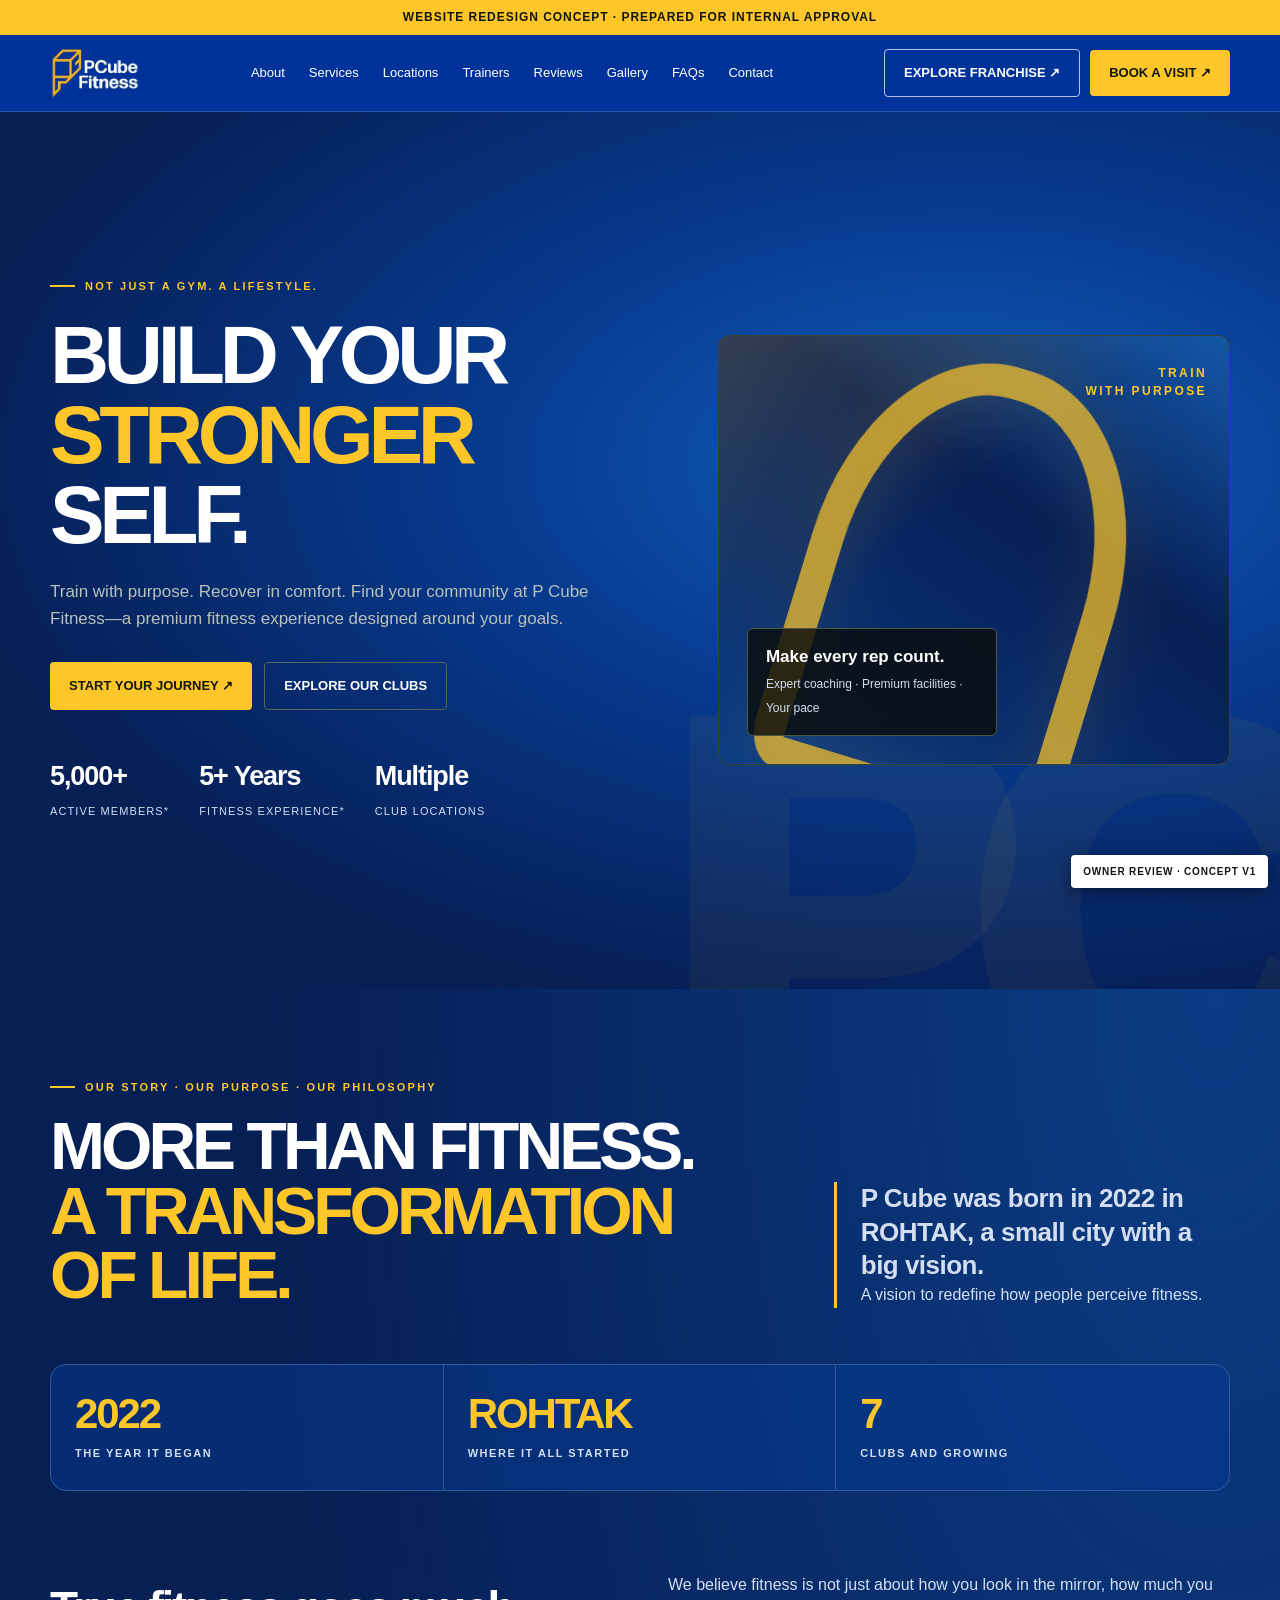
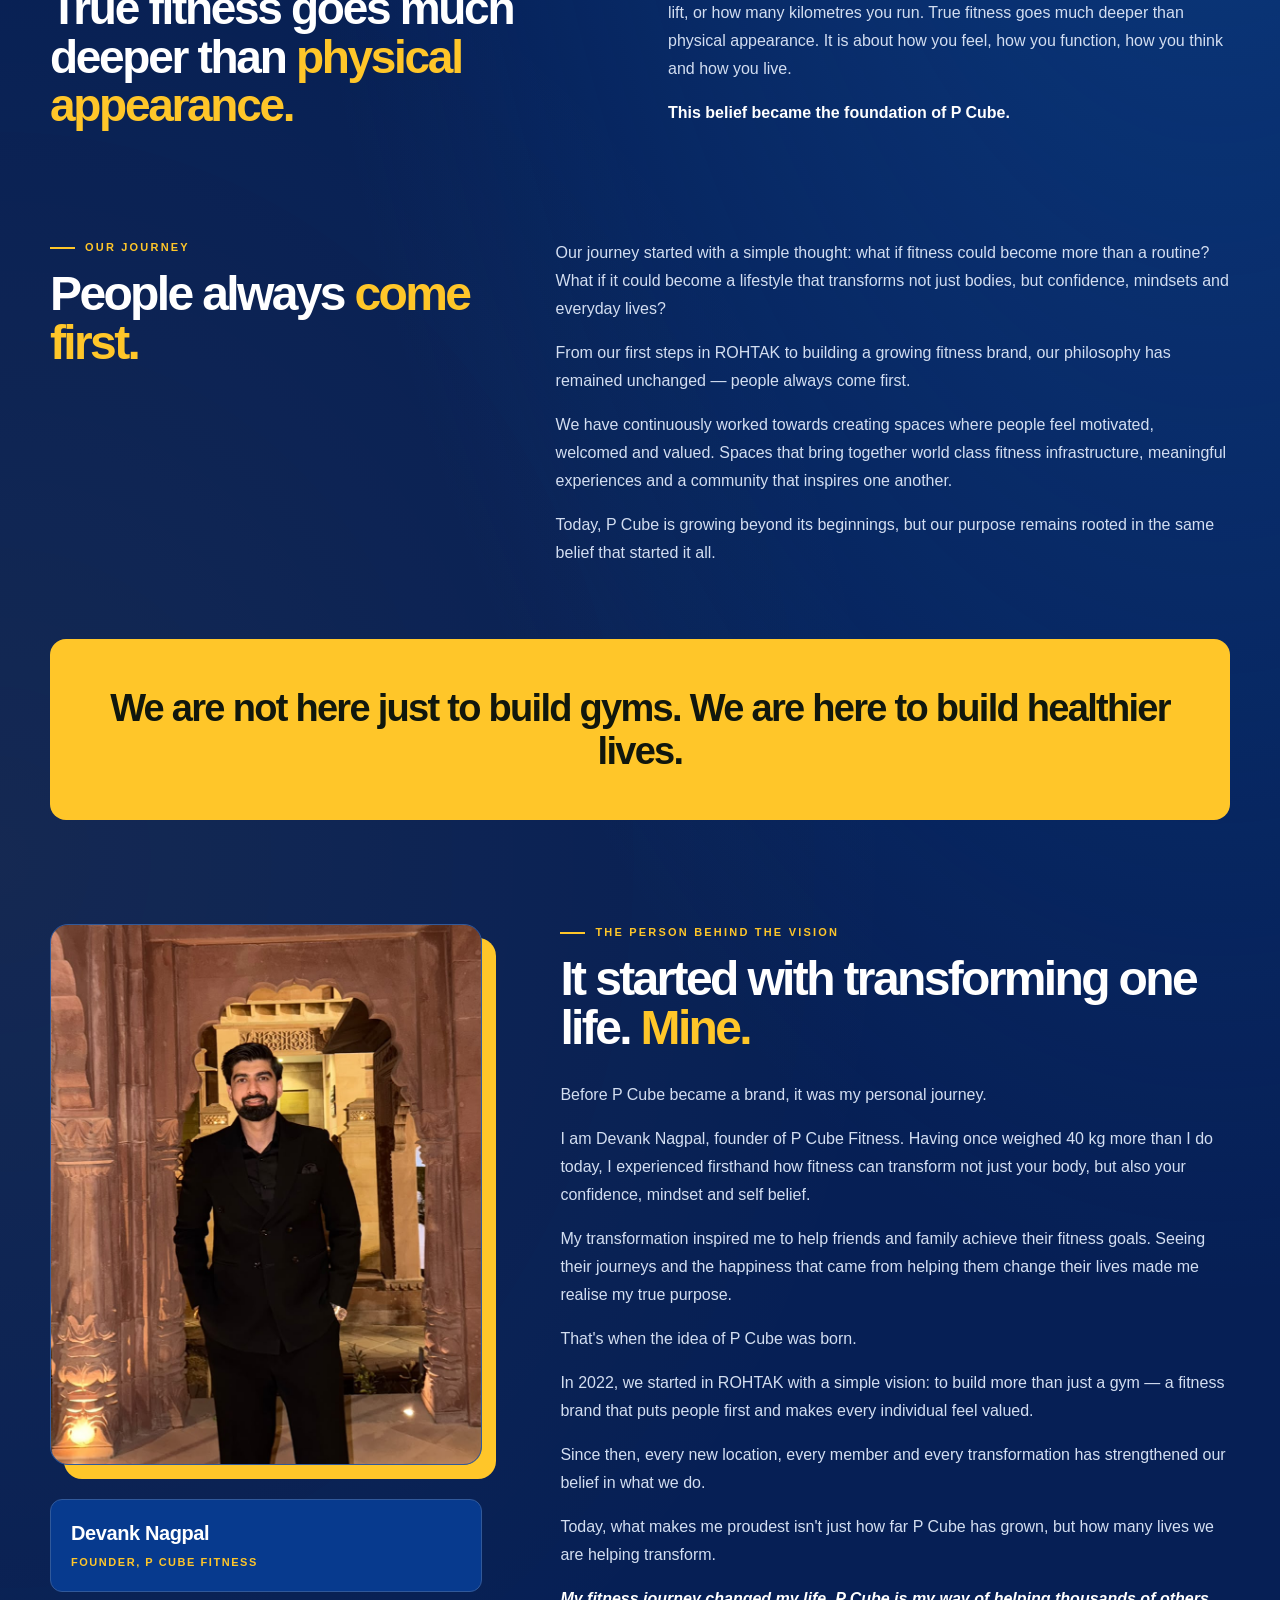
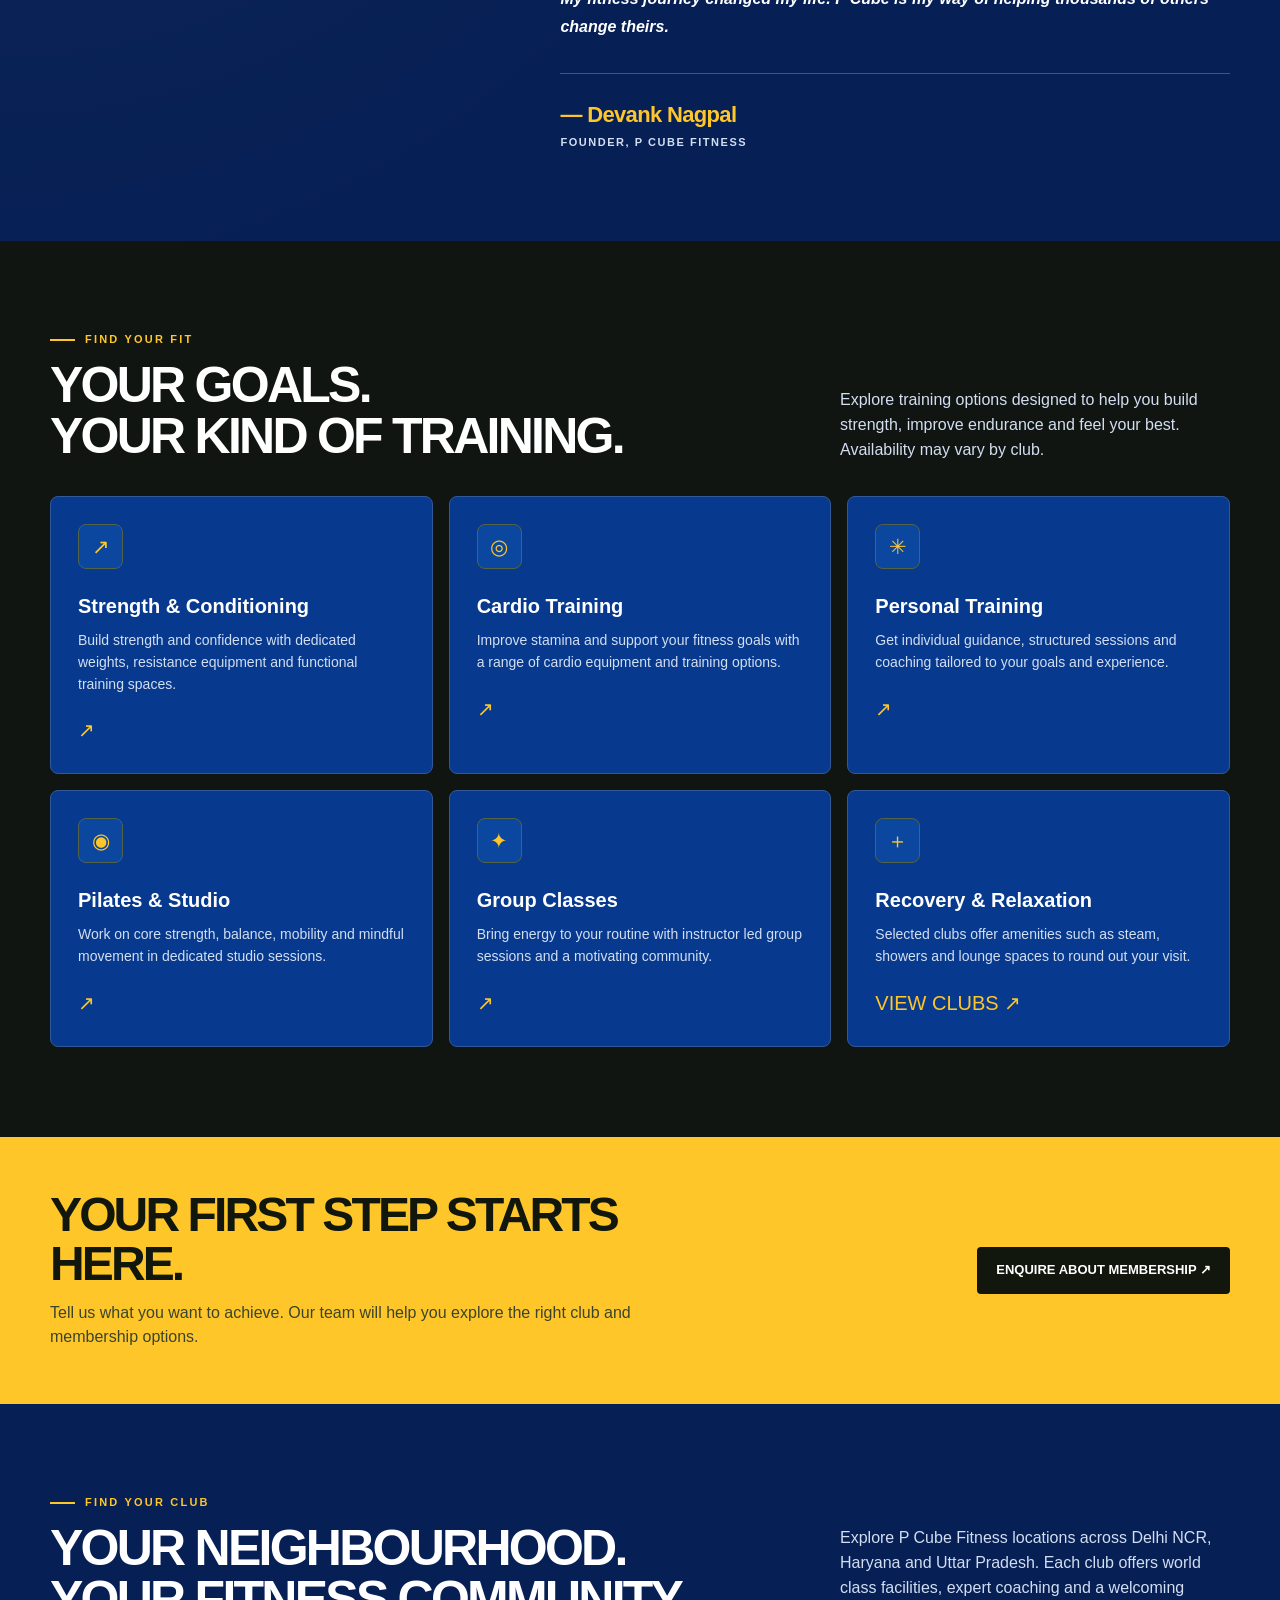
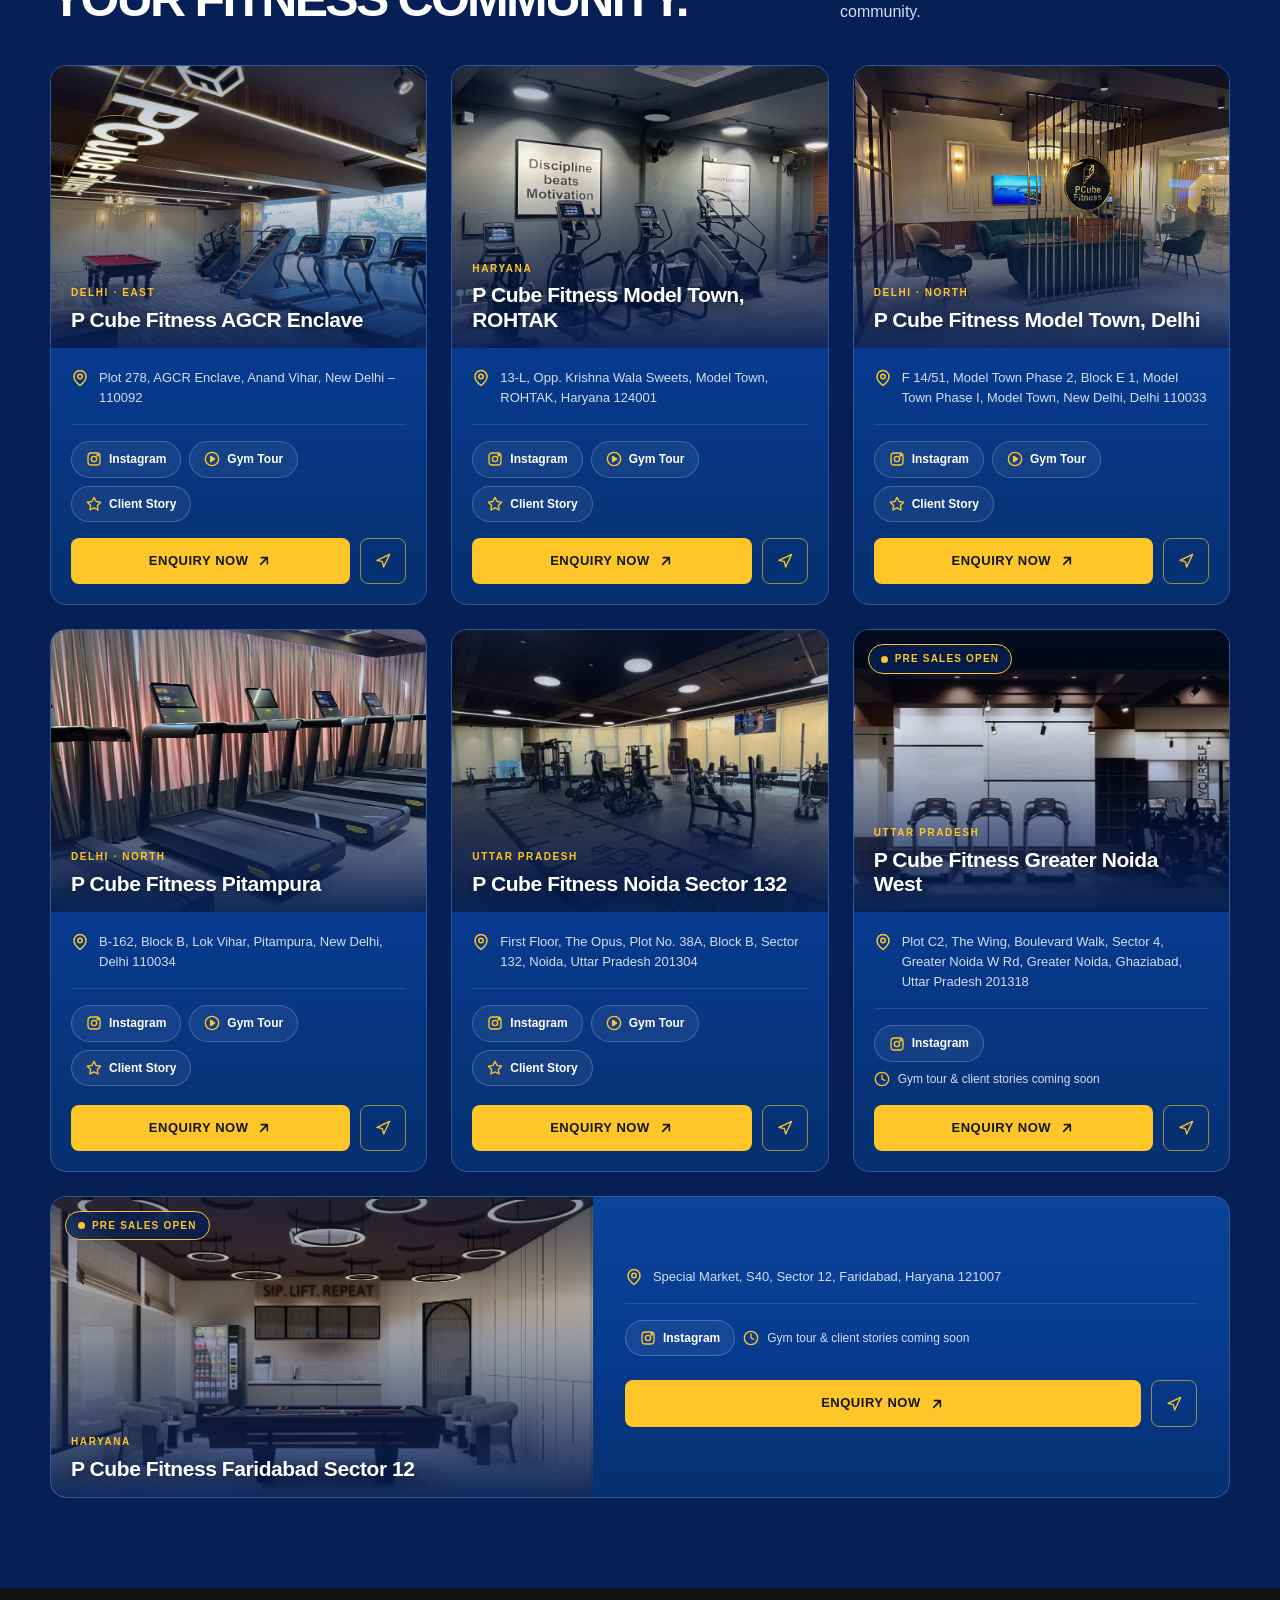
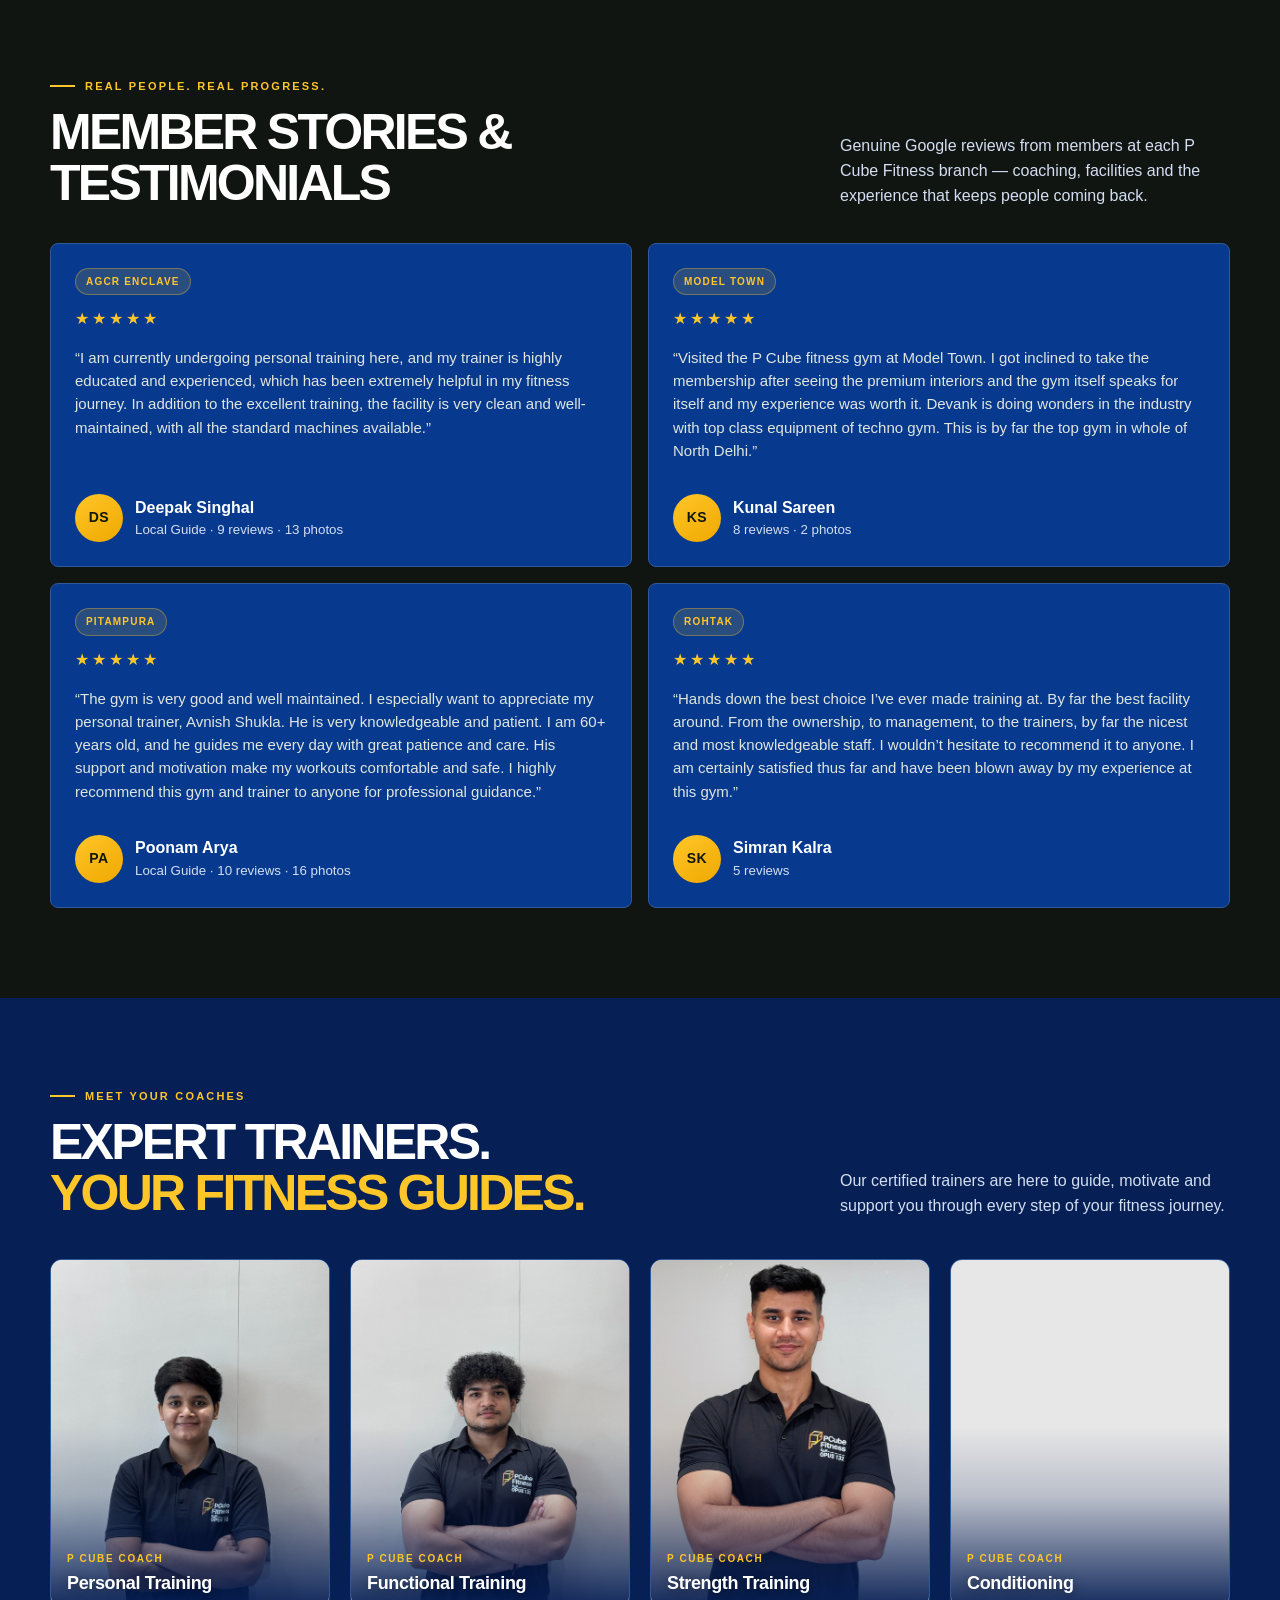
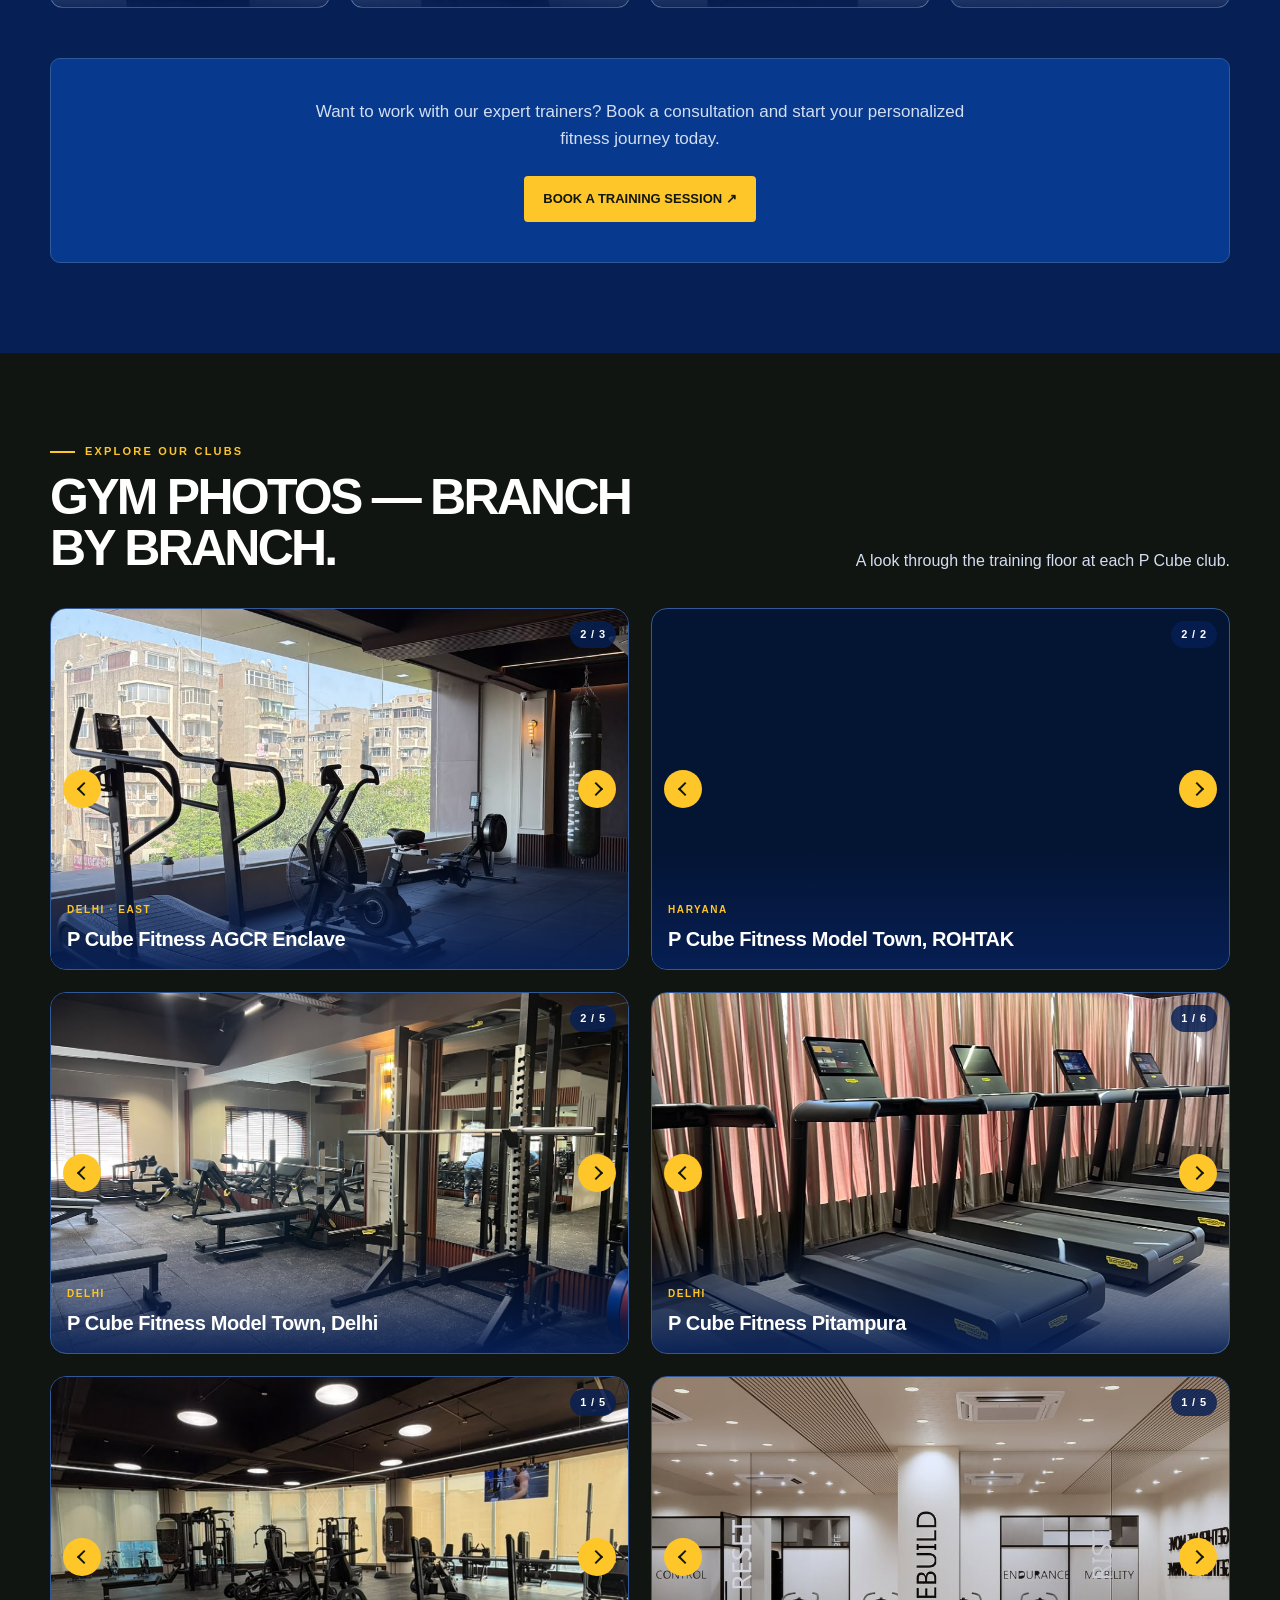
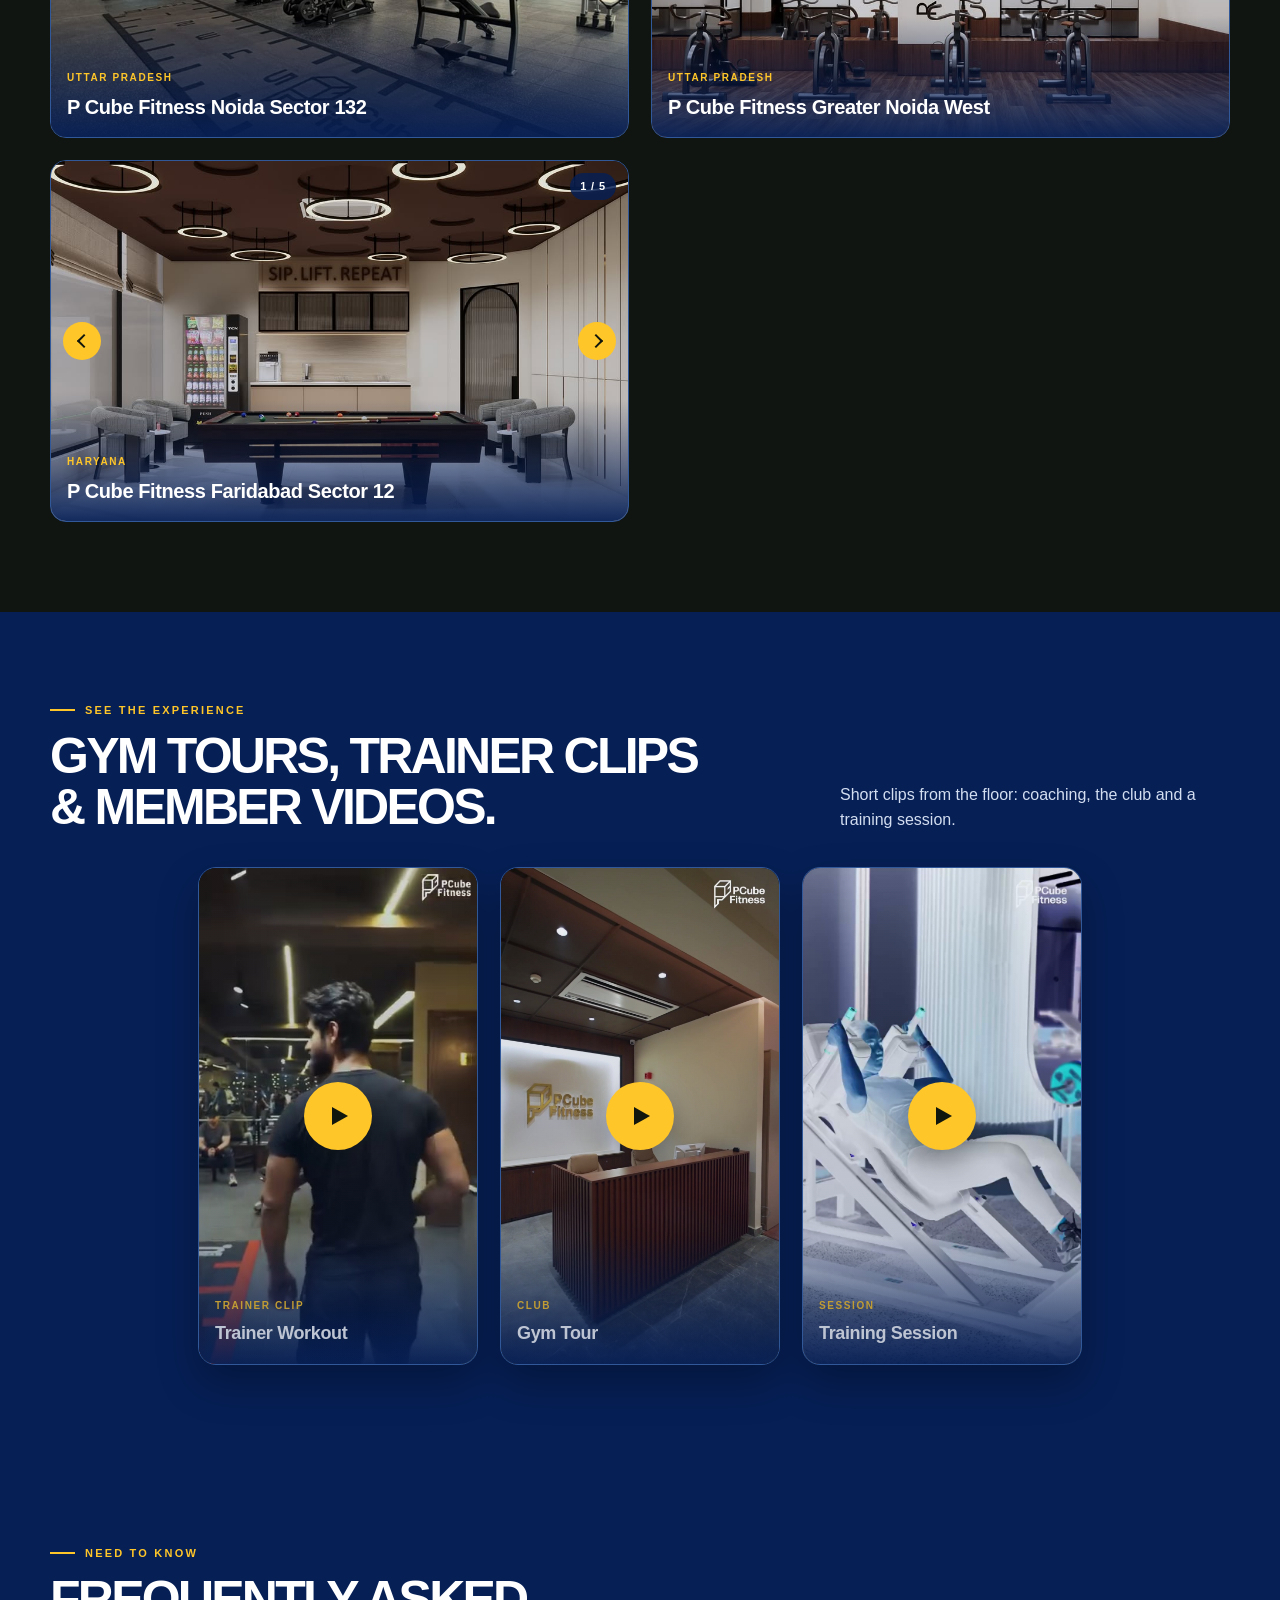
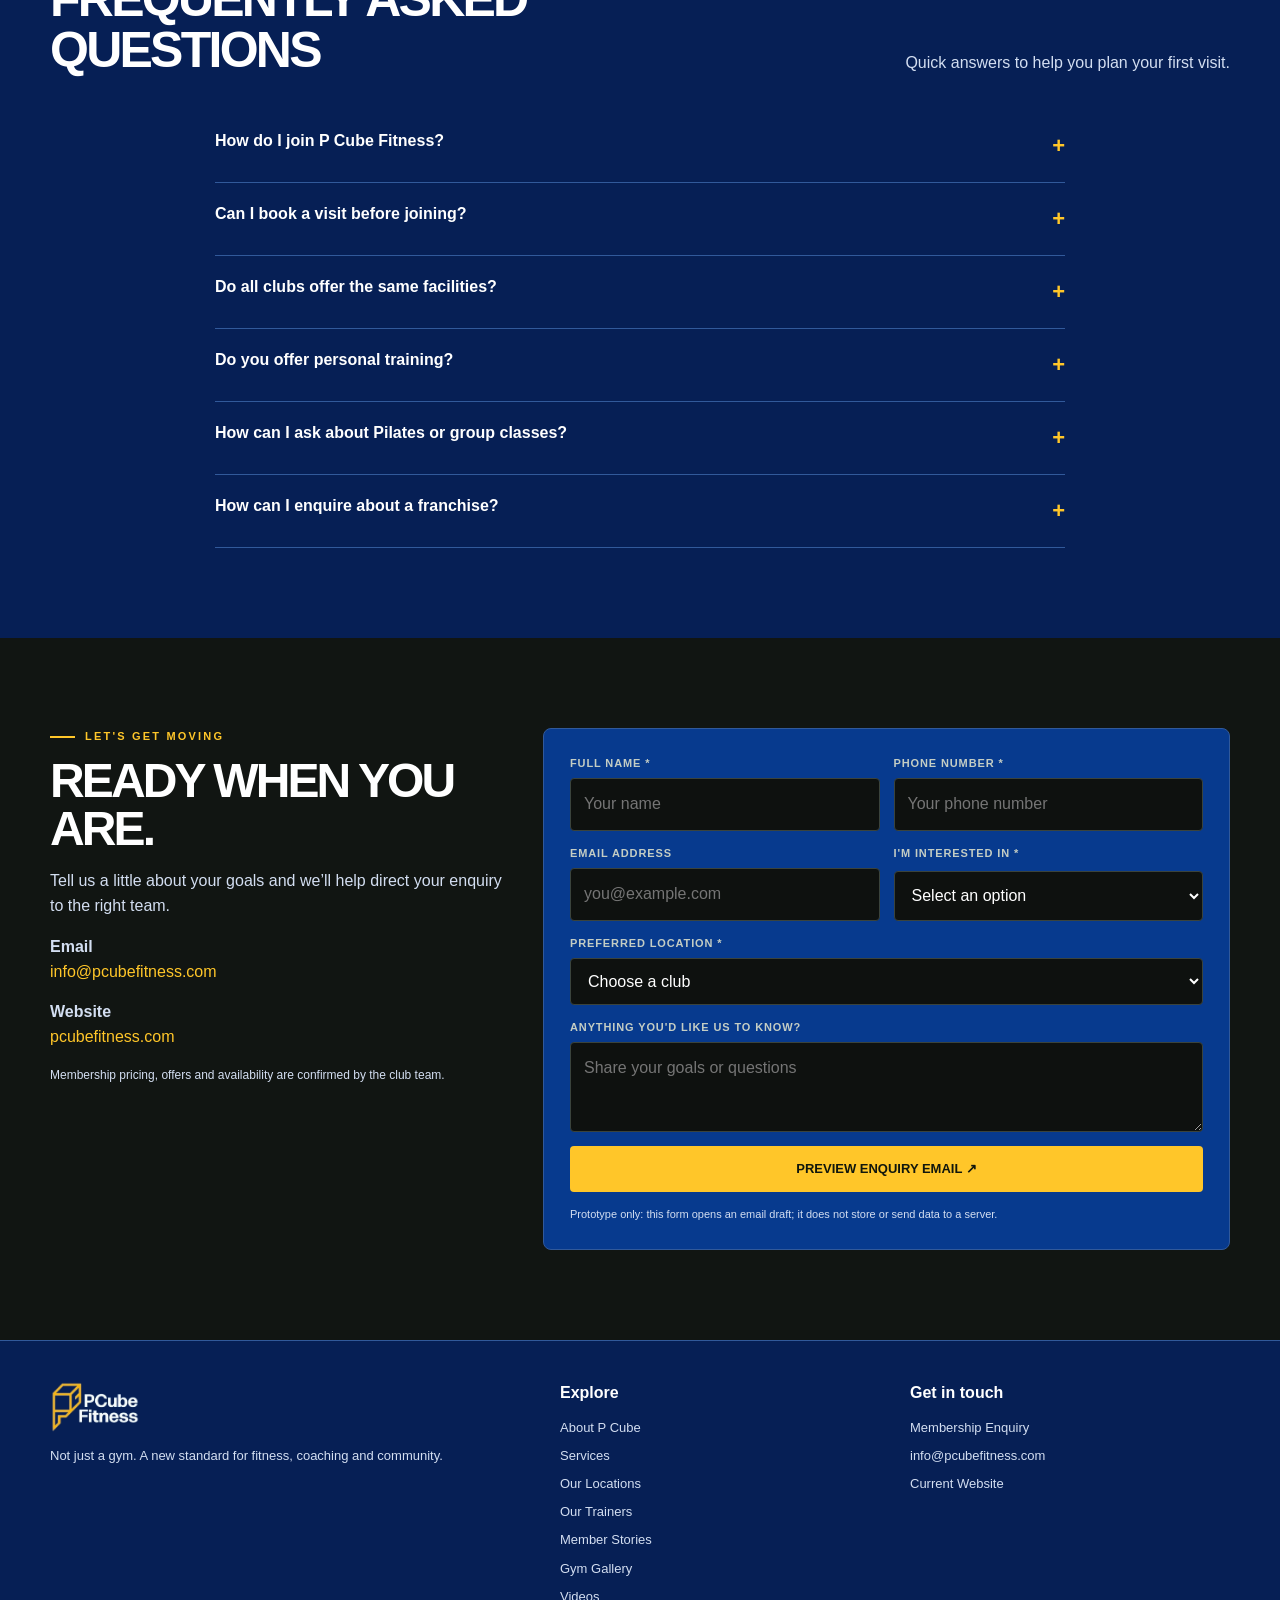
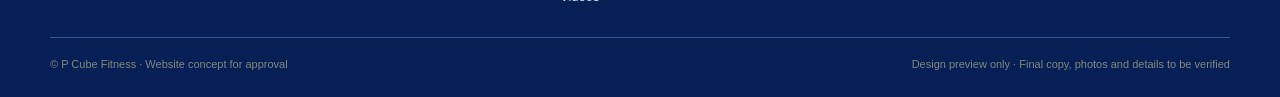
==== commit 1fc6e64a: "Final Bugs" ====
--- a/index.html
+++ b/index.html
@@ -341,7 +341,7 @@
         <div class="branches-grid">
           <article class="branch-card">
             <div class="branch-media">
-              <img src="images/gallery/agcr/3.jpeg" alt="Inside P Cube Fitness AGCR Enclave" loading="eager" decoding="async">
+              <img src="images/gallery/agcr/4.jpeg" alt="Inside P Cube Fitness AGCR Enclave" loading="eager" decoding="async">
               <div class="branch-title">
                 <span class="tag">Delhi · East</span>
                 <h3>P Cube Fitness AGCR Enclave</h3>
@@ -398,7 +398,7 @@
               <div class="branch-explore">
                 <a class="branch-chip" href="https://www.instagram.com/pcubefitness_modeltowndelhi" target="_blank" rel="noopener noreferrer" aria-label="P Cube Fitness Model Town, Delhi on Instagram (opens in new tab)"><span class="ico ico-ig" aria-hidden="true"></span>Instagram</a>
                 <a class="branch-chip" href="https://www.instagram.com/reel/DRwtnQfAQeq/" target="_blank" rel="noopener noreferrer" aria-label="P Cube Fitness Model Town, Delhi gym tour (opens in new tab)"><span class="ico ico-play" aria-hidden="true"></span>Gym Tour</a>
-                
+                <a class="branch-chip" href="https://www.instagram.com/reel/DcyPbG-BimJ/" target="_blank" rel="noopener noreferrer" aria-label="P Cube Fitness Model Town, Delhi client testimonial (opens in new tab)"><span class="ico ico-star" aria-hidden="true"></span>Client Story</a>
               </div>
               <div class="branch-foot">
                 <a class="branch-view" href="#contact">Enquiry Now <span class="ico ico-arrow" aria-hidden="true"></span><span class="sr-only"> – P Cube Fitness Model Town, Delhi</span></a>
@@ -442,7 +442,8 @@
               <p class="branch-address"><span class="ico ico-pin" aria-hidden="true"></span><span>First Floor, The Opus, Plot No. 38A, Block B, Sector 132, Noida, Uttar Pradesh 201304</span></p>
               <div class="branch-explore">
                 <a class="branch-chip" href="https://www.instagram.com/pcubefitness_noida132/" target="_blank" rel="noopener noreferrer" aria-label="P Cube Fitness Noida Sector 132 on Instagram (opens in new tab)"><span class="ico ico-ig" aria-hidden="true"></span>Instagram</a>
-                <p class="branch-soon"><span class="ico ico-clock" aria-hidden="true"></span>Gym tour &amp; client stories coming soon</p>
+                <a class="branch-chip" href="https://www.instagram.com/reel/DfzYiTapm0m/" target="_blank" rel="noopener noreferrer" aria-label="P Cube Fitness Noida Sector 132 gym tour (opens in new tab)"><span class="ico ico-play" aria-hidden="true"></span>Gym Tour</a>
+                <a class="branch-chip" href="https://www.instagram.com/reel/Dcd3hrEJQIg/" target="_blank" rel="noopener noreferrer" aria-label="P Cube Fitness Noida Sector 132 client testimonial (opens in new tab)"><span class="ico ico-star" aria-hidden="true"></span>Client Story</a>
               </div>
               <div class="branch-foot">
                 <a class="branch-view" href="#contact">Enquiry Now <span class="ico ico-arrow" aria-hidden="true"></span><span class="sr-only"> – P Cube Fitness Noida Sector 132</span></a>
@@ -656,7 +657,7 @@
         <div class="club-grid">
           <article class="club-slider" data-slider aria-label="P Cube Fitness AGCR Enclave photos">
             <div class="club-frame">
-              <img class="club-slide is-on" src="images/gallery/agcr/3.jpeg" alt="P Cube Fitness AGCR Enclave">
+              <img class="club-slide is-on" src="images/gallery/agcr/4.jpeg" alt="P Cube Fitness AGCR Enclave">
               <img class="club-slide" src="images/gallery/agcr/1.jpeg" alt="P Cube Fitness AGCR Enclave">
               <img class="club-slide" src="images/gallery/agcr/2.jpeg" alt="P Cube Fitness AGCR Enclave">
               <button class="club-nav club-prev" type="button" aria-label="Previous AGCR Enclave photo"></button>
@@ -969,9 +970,6 @@
               <option>
                 Franchise enquiry
               </option>
-              <option>
-                Other
-              </option>
             </select>
           </div>
           <div class="field full">
--- a/css/styles.css
+++ b/css/styles.css
@@ -676,7 +676,7 @@
   background:
     linear-gradient(145deg,rgba(255,198,41,.18),transparent 42%),
     linear-gradient(180deg,rgba(6,31,85,.12),rgba(6,31,85,.82)),
-    url("../images/franchise-feature-floor.jpeg") center/cover no-repeat
+    url("../images/franchise-feature-floor-new.jpeg") center/cover no-repeat
 }
 
 .franchise-hero .hero-art:after {
@@ -725,51 +725,114 @@
   margin:0
 }
 
-/* Franchise Returns */
+/* Franchise returns */
 .franchise-returns {
-  background:linear-gradient(110deg,#0b469f,#061f55 70%);
-  border:1px solid var(--line);
-  border-radius:12px;
-  padding:clamp(40px,6vw,70px);
   margin:60px 0;
   text-align:center
 }
 
-.franchise-returns h2 {
-  font-size:clamp(32px,4vw,48px);
+.franchise-returns-panel {
+  position:relative;
+  overflow:hidden;
+  border-radius:20px;
+  border:1px solid var(--line);
+  padding:clamp(36px,5vw,56px) clamp(20px,4vw,40px);
+  background:
+    radial-gradient(ellipse at 50% 0%,rgba(18,96,189,.45),transparent 55%),
+    linear-gradient(165deg,#0b469f 0%,#061f55 55%,#041433 100%);
+  box-shadow:0 20px 50px rgba(0,0,0,.28)
+}
+
+.franchise-returns-panel::before {
+  content:'';
+  position:absolute;
+  top:0;
+  left:0;
+  right:0;
+  height:4px;
+  background:var(--lime)
+}
+
+.franchise-returns-head {
+  max-width:560px;
+  margin:0 auto clamp(32px,5vw,44px)
+}
+
+.franchise-returns-head .eyebrow {
+  justify-content:center
+}
+
+.franchise-returns-head h2 {
+  font-size:clamp(30px,4vw,46px);
+  color:var(--white);
+  letter-spacing:-.03em;
+  margin:12px 0 10px
+}
+
+.franchise-returns-lead {
+  margin:0;
+  font-size:15px;
+  line-height:1.55;
+  color:var(--muted)
+}
+
+.franchise-stat-grid {
+  display:grid;
+  grid-template-columns:repeat(5,1fr);
+  gap:14px;
+  max-width:1060px;
+  margin:0 auto
+}
+
+.franchise-stat-card {
+  background:rgba(255,255,255,.04);
+  border:1px solid rgba(49,89,154,.65);
+  border-radius:14px;
+  padding:22px 14px 20px;
+  transition:border-color .25s ease,transform .25s ease,box-shadow .25s ease
+}
+
+.franchise-stat-card:hover {
+  border-color:rgba(255,198,41,.55);
+  transform:translateY(-4px);
+  box-shadow:0 12px 28px rgba(0,0,0,.22)
+}
+
+.franchise-stat-icon {
+  width:58px;
+  height:58px;
+  margin:0 auto 14px;
+  border-radius:50%;
+  display:flex;
+  align-items:center;
+  justify-content:center;
+  background:linear-gradient(145deg,rgba(255,198,41,.2),rgba(255,198,41,.06));
+  border:2px solid rgba(255,198,41,.5)
+}
+
+.franchise-stat-icon .ico-franchise {
+  width:28px;
+  height:28px;
+  color:var(--lime)
+}
+
+.franchise-stat-value {
+  margin:0 0 8px;
+  font-size:clamp(16px,1.8vw,19px);
+  font-weight:800;
   color:var(--lime);
-  margin:0 0 50px 0;
-  letter-spacing:-.03em
-}
-
-.franchise-stats {
-  display:grid;
-  grid-template-columns:repeat(auto-fit,minmax(180px,1fr));
-  gap:30px;
-  max-width:1100px;
-  margin:0 auto
-}
-
-.franchise-stat {
-  display:flex;
-  flex-direction:column;
-  align-items:center;
-  gap:16px
-}
-
-.franchise-stat img {
-  width:80px;
-  height:80px;
-  object-fit:contain;
-  filter:drop-shadow(0 4px 10px rgba(255,198,41,.3))
-}
-
-.franchise-stat strong {
-  font-size:18px;
-  color:var(--white);
-  text-align:center;
-  line-height:1.3;
-  font-weight:700
+  line-height:1.25;
+  letter-spacing:-.02em
+}
+
+.franchise-stat-label {
+  margin:0;
+  font-size:10px;
+  font-weight:800;
+  text-transform:uppercase;
+  letter-spacing:.12em;
+  color:var(--muted);
+  line-height:1.35
 }
 
 /* Franchise CTA */
@@ -820,23 +883,20 @@
     grid-template-columns:1fr
   }
   
-  .franchise-stats {
+  .franchise-stat-grid {
     grid-template-columns:repeat(2,1fr);
-    gap:24px
-  }
-  
-  .franchise-stat img {
-    width:60px;
-    height:60px
-  }
-  
-  .franchise-stat strong {
-    font-size:15px
-  }
-}
-
-@media(max-width:480px) {
-  .franchise-stats {
+    gap:12px
+  }
+}
+
+@media(max-width:1100px) {
+  .franchise-stat-grid {
+    grid-template-columns:repeat(3,1fr)
+  }
+}
+
+@media(max-width:640px) {
+  .franchise-stat-grid {
     grid-template-columns:1fr
   }
 }
@@ -1716,6 +1776,11 @@
 .ico-franchise-shield { --i: url("data:image/svg+xml,<svg xmlns='http://www.w3.org/2000/svg' viewBox='0 0 24 24' fill='none' stroke='black' stroke-width='2' stroke-linecap='round' stroke-linejoin='round'><path d='M12 22s8-4 8-10V5l-8-3-8 3v7c0 6 8 10 8 10'/><path d='m9 12 2 2 4-4'/></svg>"); }
 .ico-franchise-support { --i: url("data:image/svg+xml,<svg xmlns='http://www.w3.org/2000/svg' viewBox='0 0 24 24' fill='none' stroke='black' stroke-width='2' stroke-linecap='round' stroke-linejoin='round'><path d='M21 12a9 9 0 1 1-2.64-6.36'/><path d='M21 3v6h-6'/><path d='M3 12a9 9 0 1 1 2.64 6.36'/><path d='M3 21v-6h6'/></svg>"); }
 .ico-franchise-community { --i: url("data:image/svg+xml,<svg xmlns='http://www.w3.org/2000/svg' viewBox='0 0 24 24' fill='none' stroke='black' stroke-width='2' stroke-linecap='round' stroke-linejoin='round'><path d='M16 21v-2a4 4 0 0 0-4-4H6a4 4 0 0 0-4 4v2'/><circle cx='9' cy='7' r='4'/><path d='M22 21v-2a4 4 0 0 0-3-3.87'/><path d='M16 3.13a4 4 0 0 1 0 7.75'/></svg>"); }
+.ico-franchise-area { --i: url("data:image/svg+xml,<svg xmlns='http://www.w3.org/2000/svg' viewBox='0 0 24 24' fill='none' stroke='black' stroke-width='2' stroke-linecap='round' stroke-linejoin='round'><path d='M15 3h6v6M9 21H3v-6M21 3l-7 7M3 21l7-7'/></svg>"); }
+.ico-franchise-invest { --i: url("data:image/svg+xml,<svg xmlns='http://www.w3.org/2000/svg' viewBox='0 0 24 24' fill='none' stroke='black' stroke-width='2' stroke-linecap='round' stroke-linejoin='round'><circle cx='12' cy='12' r='10'/><path d='M16 8h-6a2 2 0 1 0 0 4h4a2 2 0 1 1 0 4H8'/><path d='M12 6v2M12 16v2'/></svg>"); }
+.ico-franchise-roi { --i: url("data:image/svg+xml,<svg xmlns='http://www.w3.org/2000/svg' viewBox='0 0 24 24' fill='none' stroke='black' stroke-width='2' stroke-linecap='round' stroke-linejoin='round'><circle cx='12' cy='12' r='10'/><path d='M12 6v6l4 2'/><path d='m16 6 2 2'/></svg>"); }
+.ico-franchise-margin { --i: url("data:image/svg+xml,<svg xmlns='http://www.w3.org/2000/svg' viewBox='0 0 24 24' fill='none' stroke='black' stroke-width='2' stroke-linecap='round' stroke-linejoin='round'><path d='m4 4 7 7-4 9 9-4 7 7'/><circle cx='19' cy='5' r='2'/></svg>"); }
+.ico-franchise-capex { --i: url("data:image/svg+xml,<svg xmlns='http://www.w3.org/2000/svg' viewBox='0 0 24 24' fill='none' stroke='black' stroke-width='2' stroke-linecap='round' stroke-linejoin='round'><path d='M20 6 9 17l-5-5'/><path d='M4 20h16'/></svg>"); }
 
 /* ==========================================================
    About Us
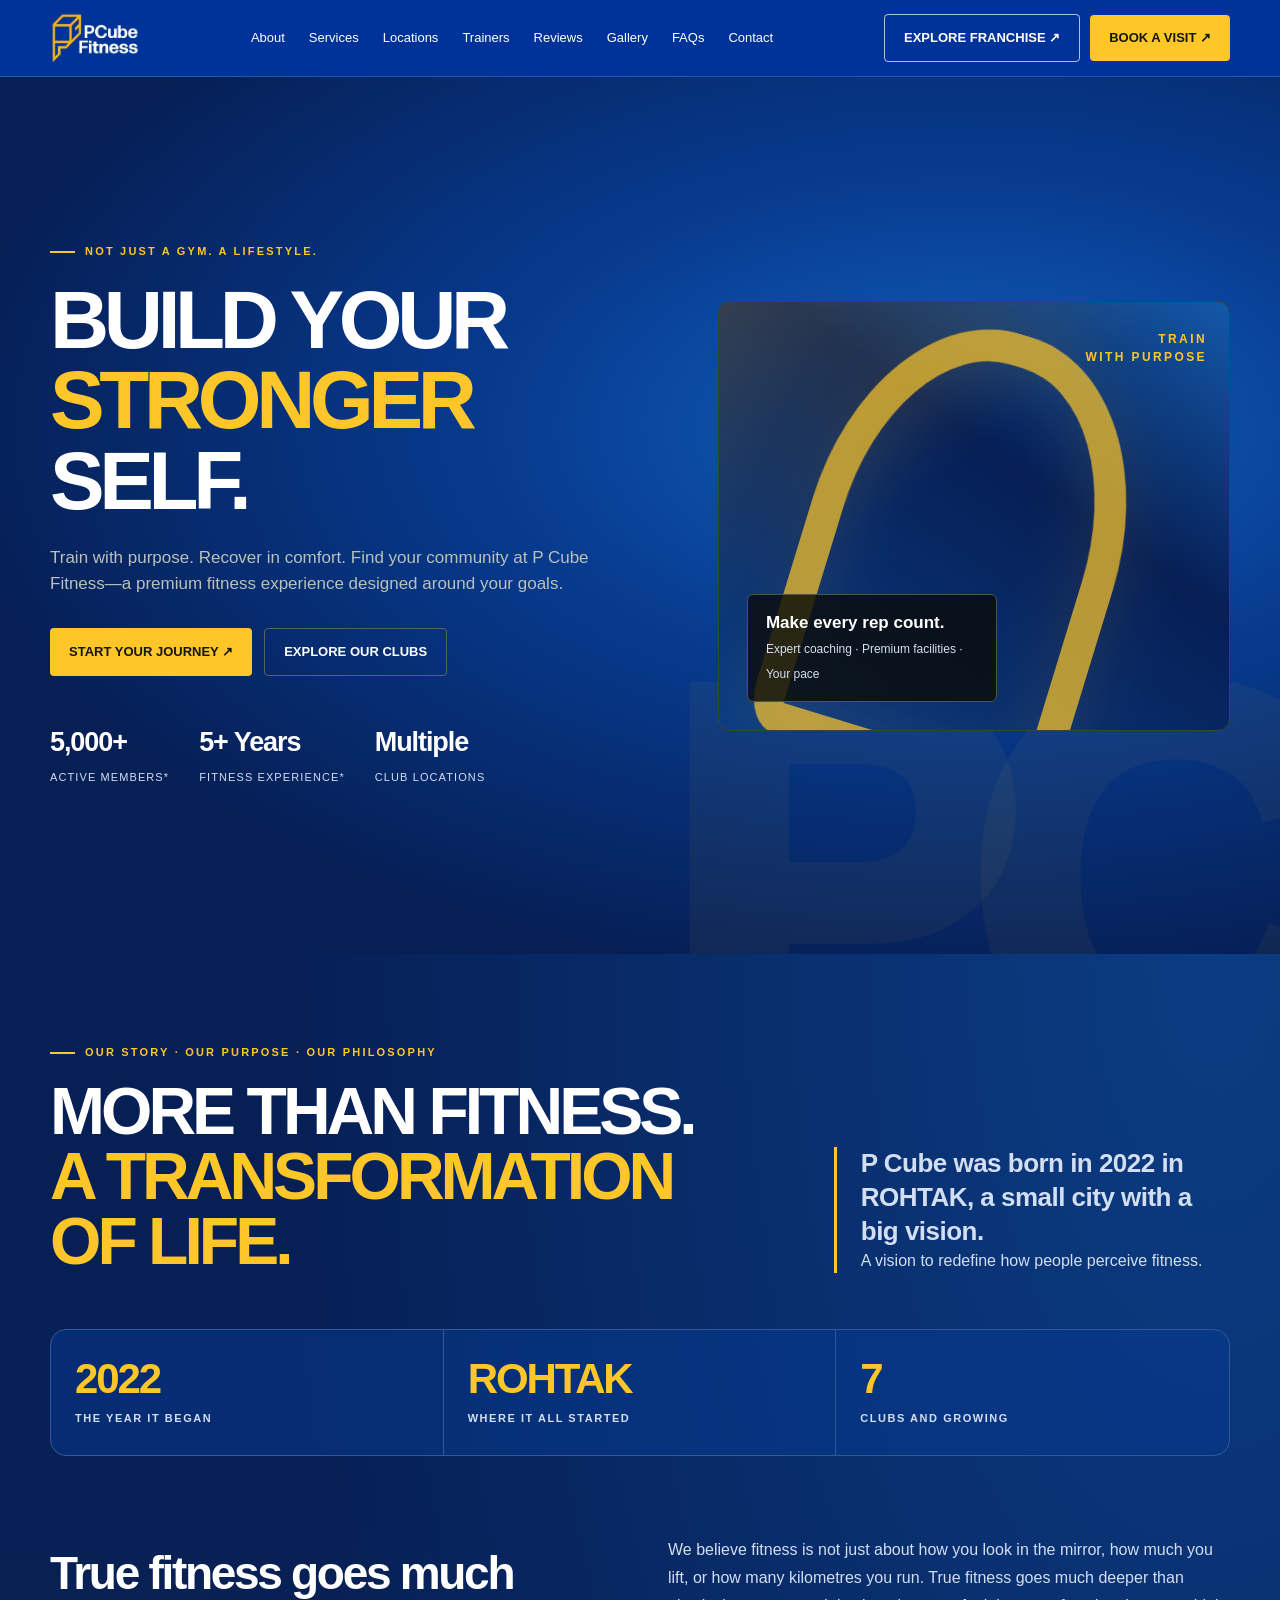
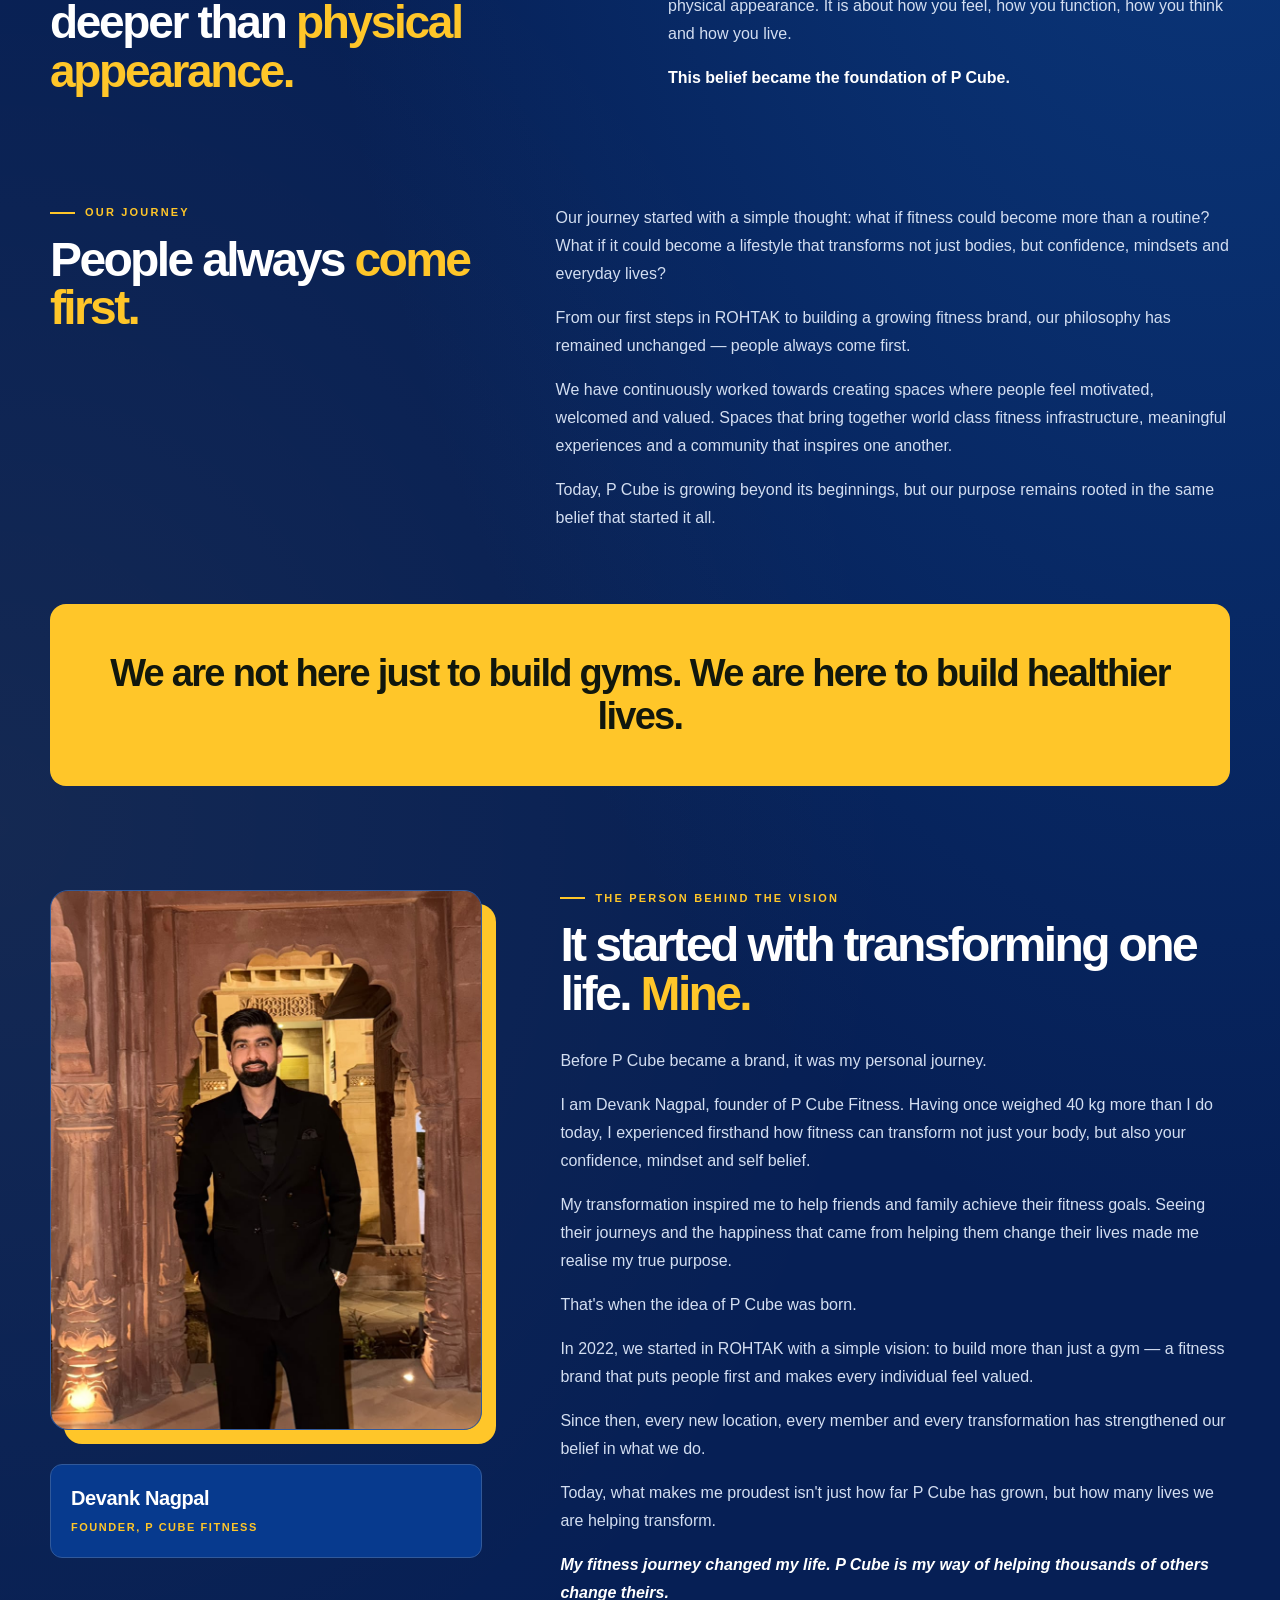
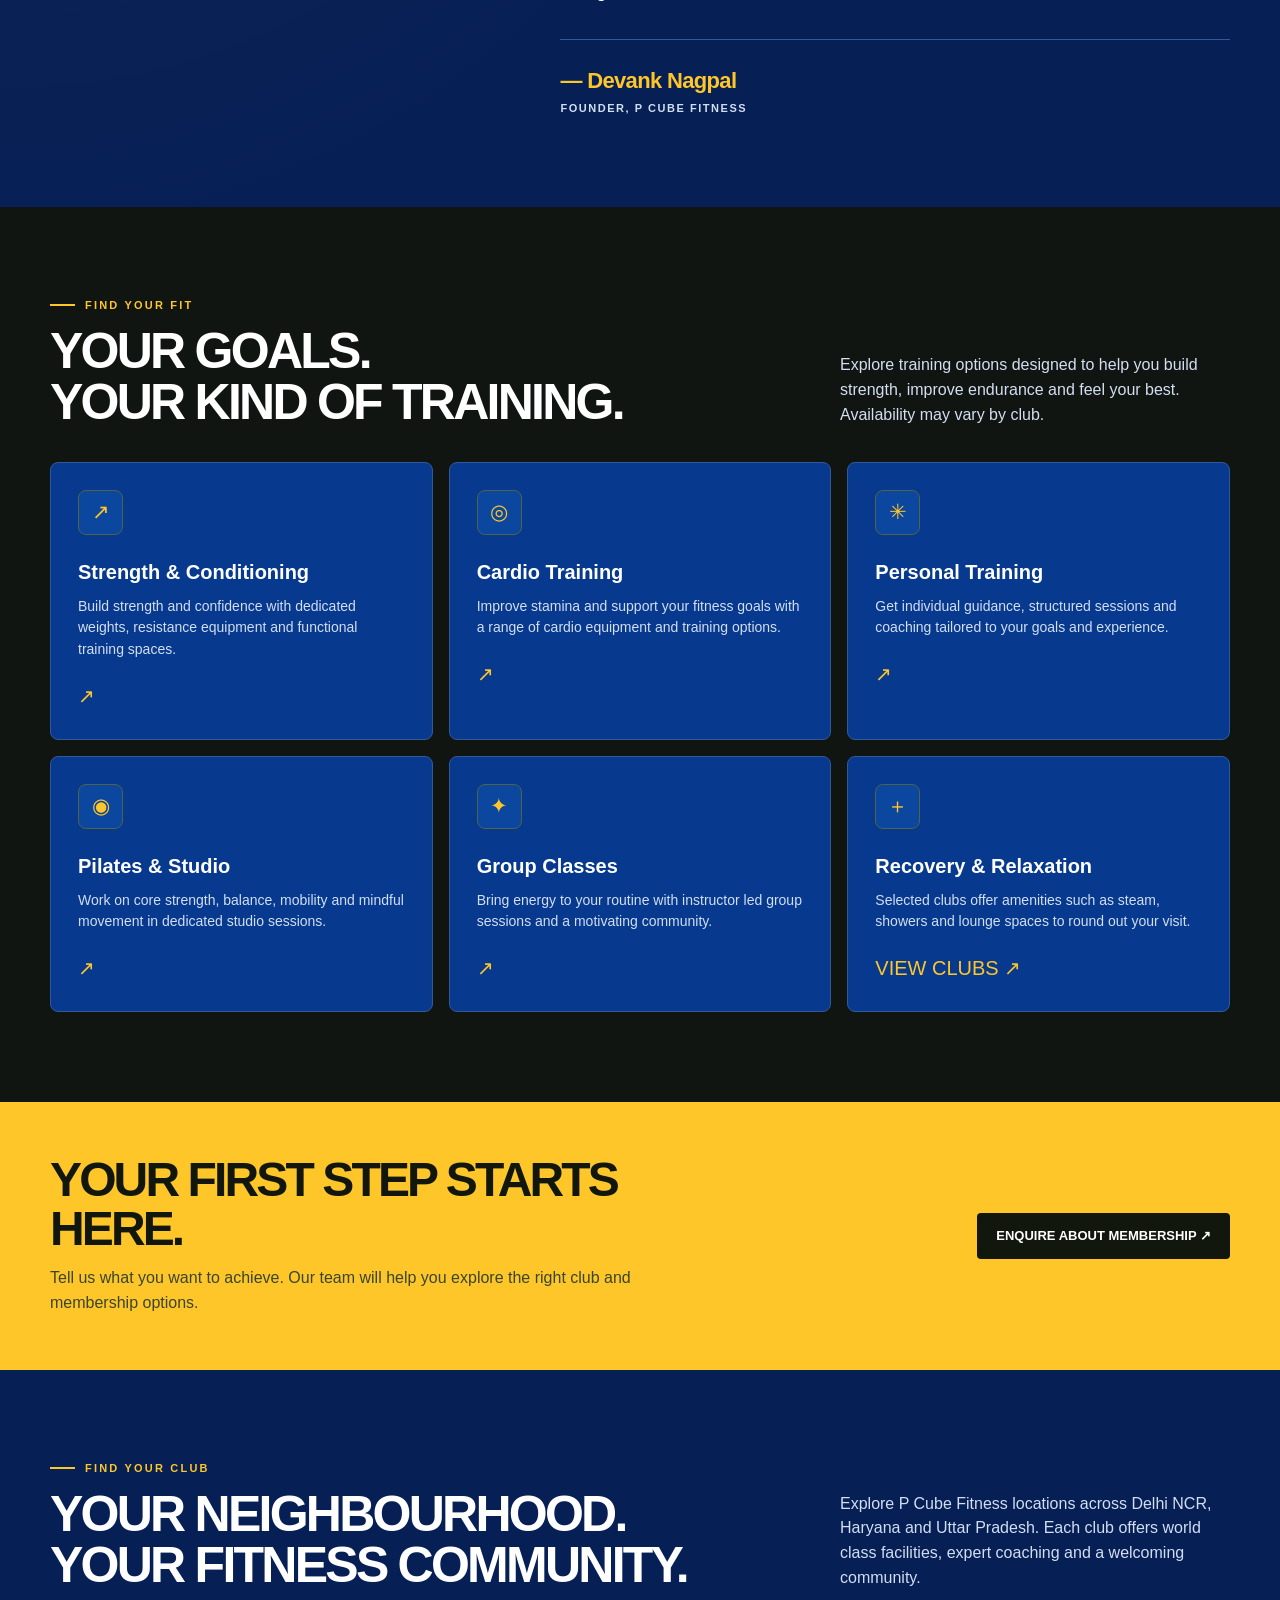
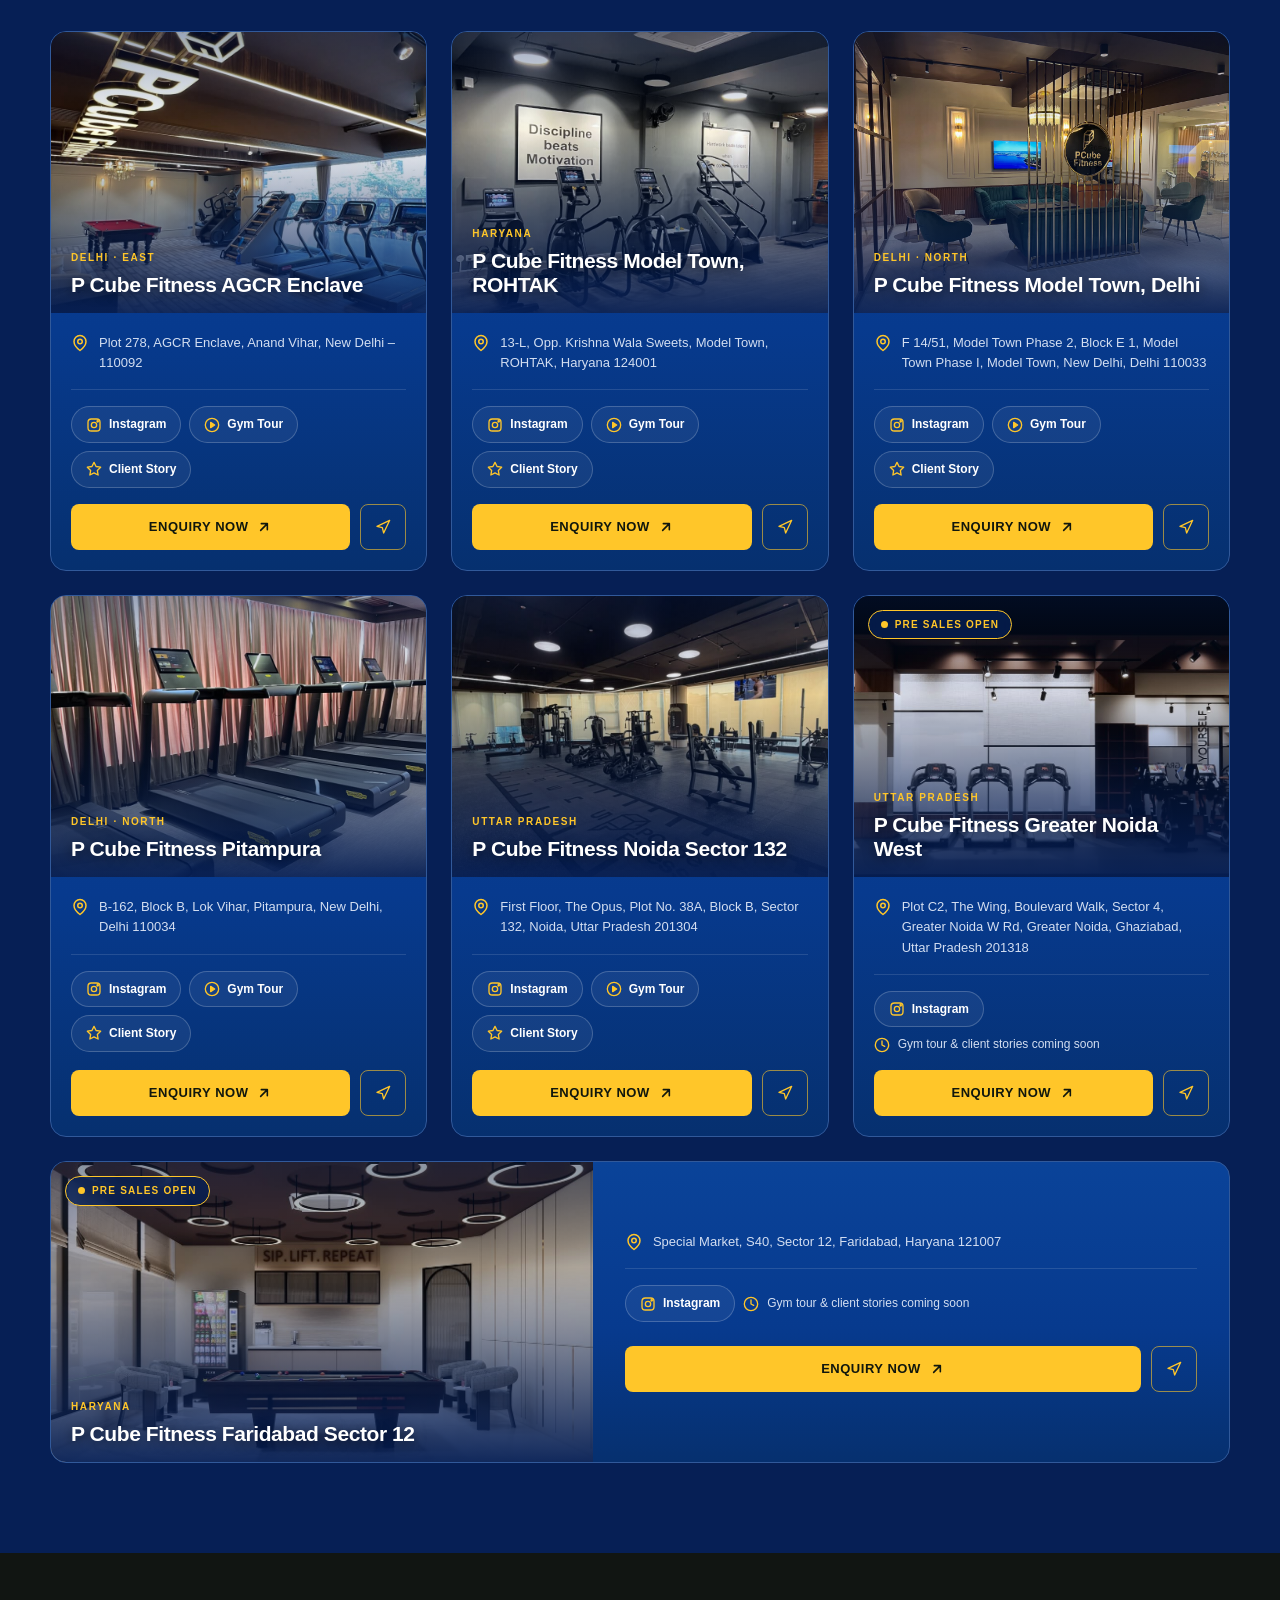
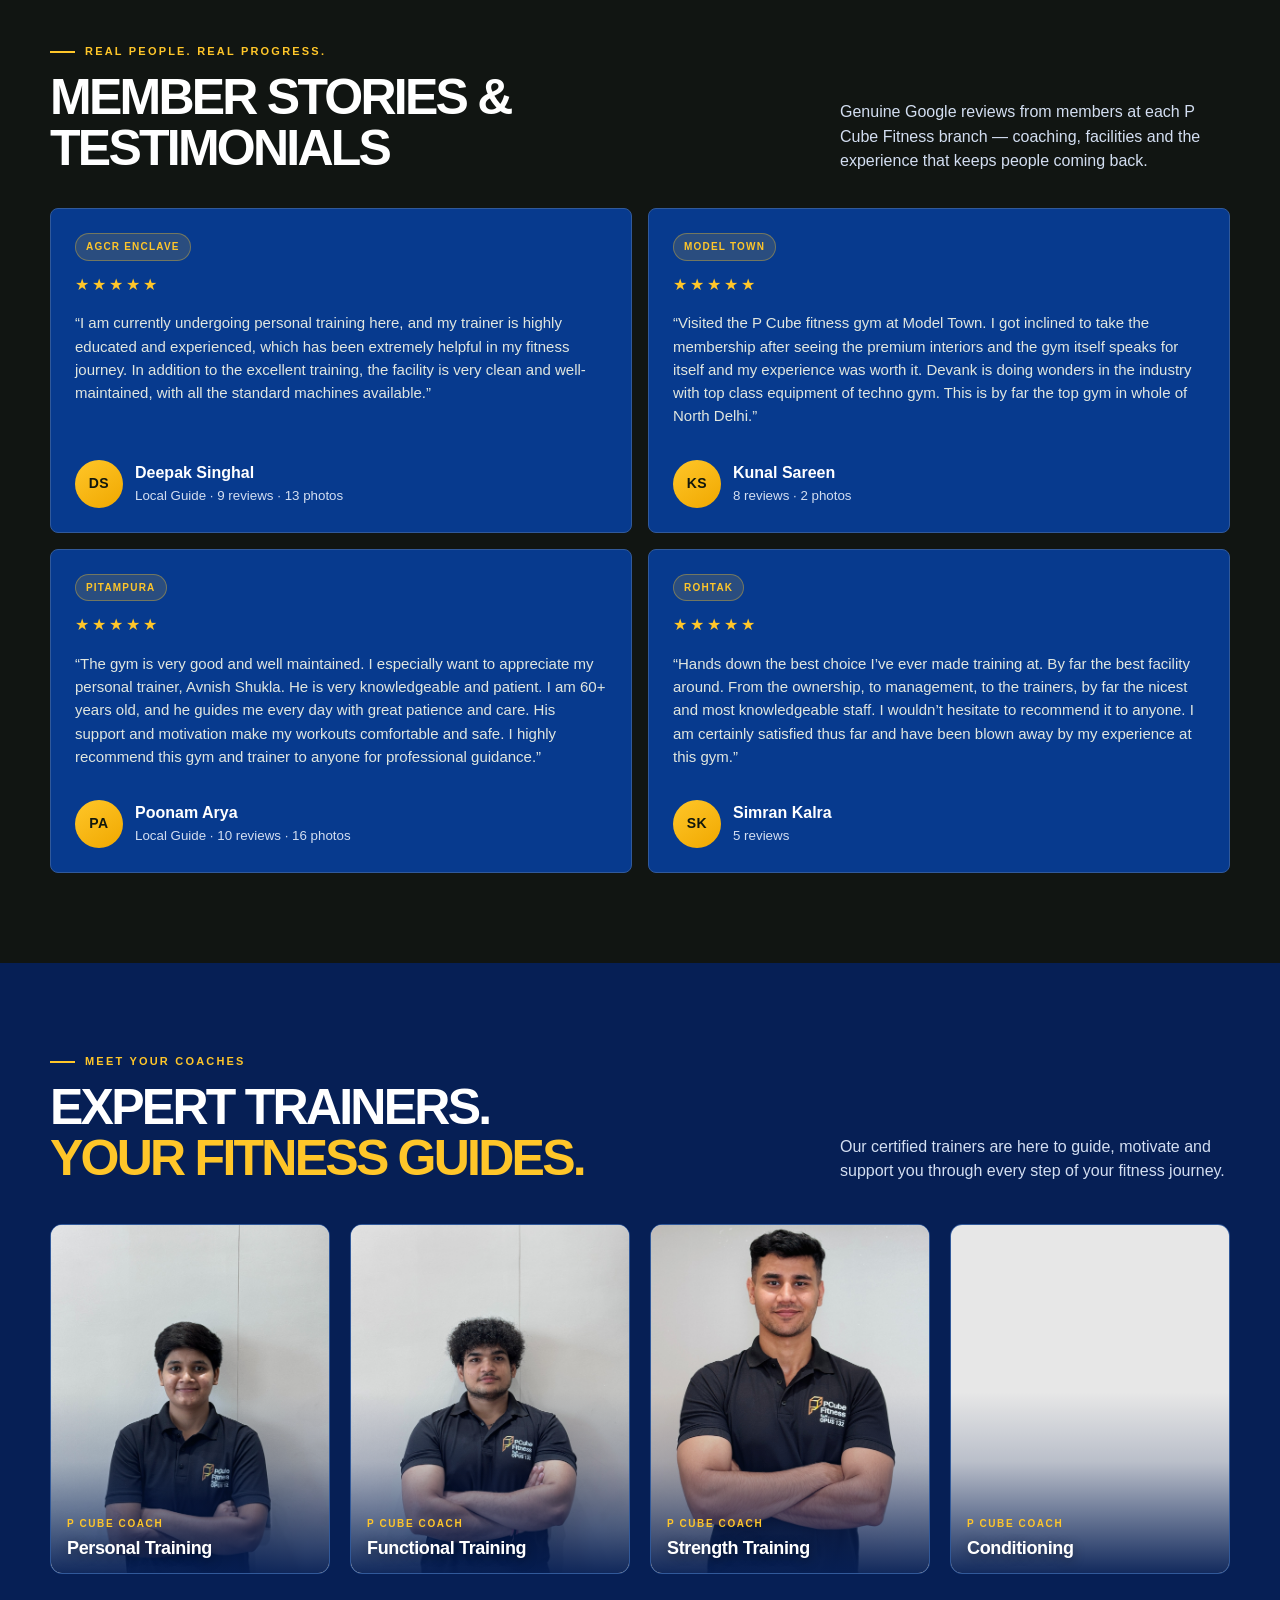
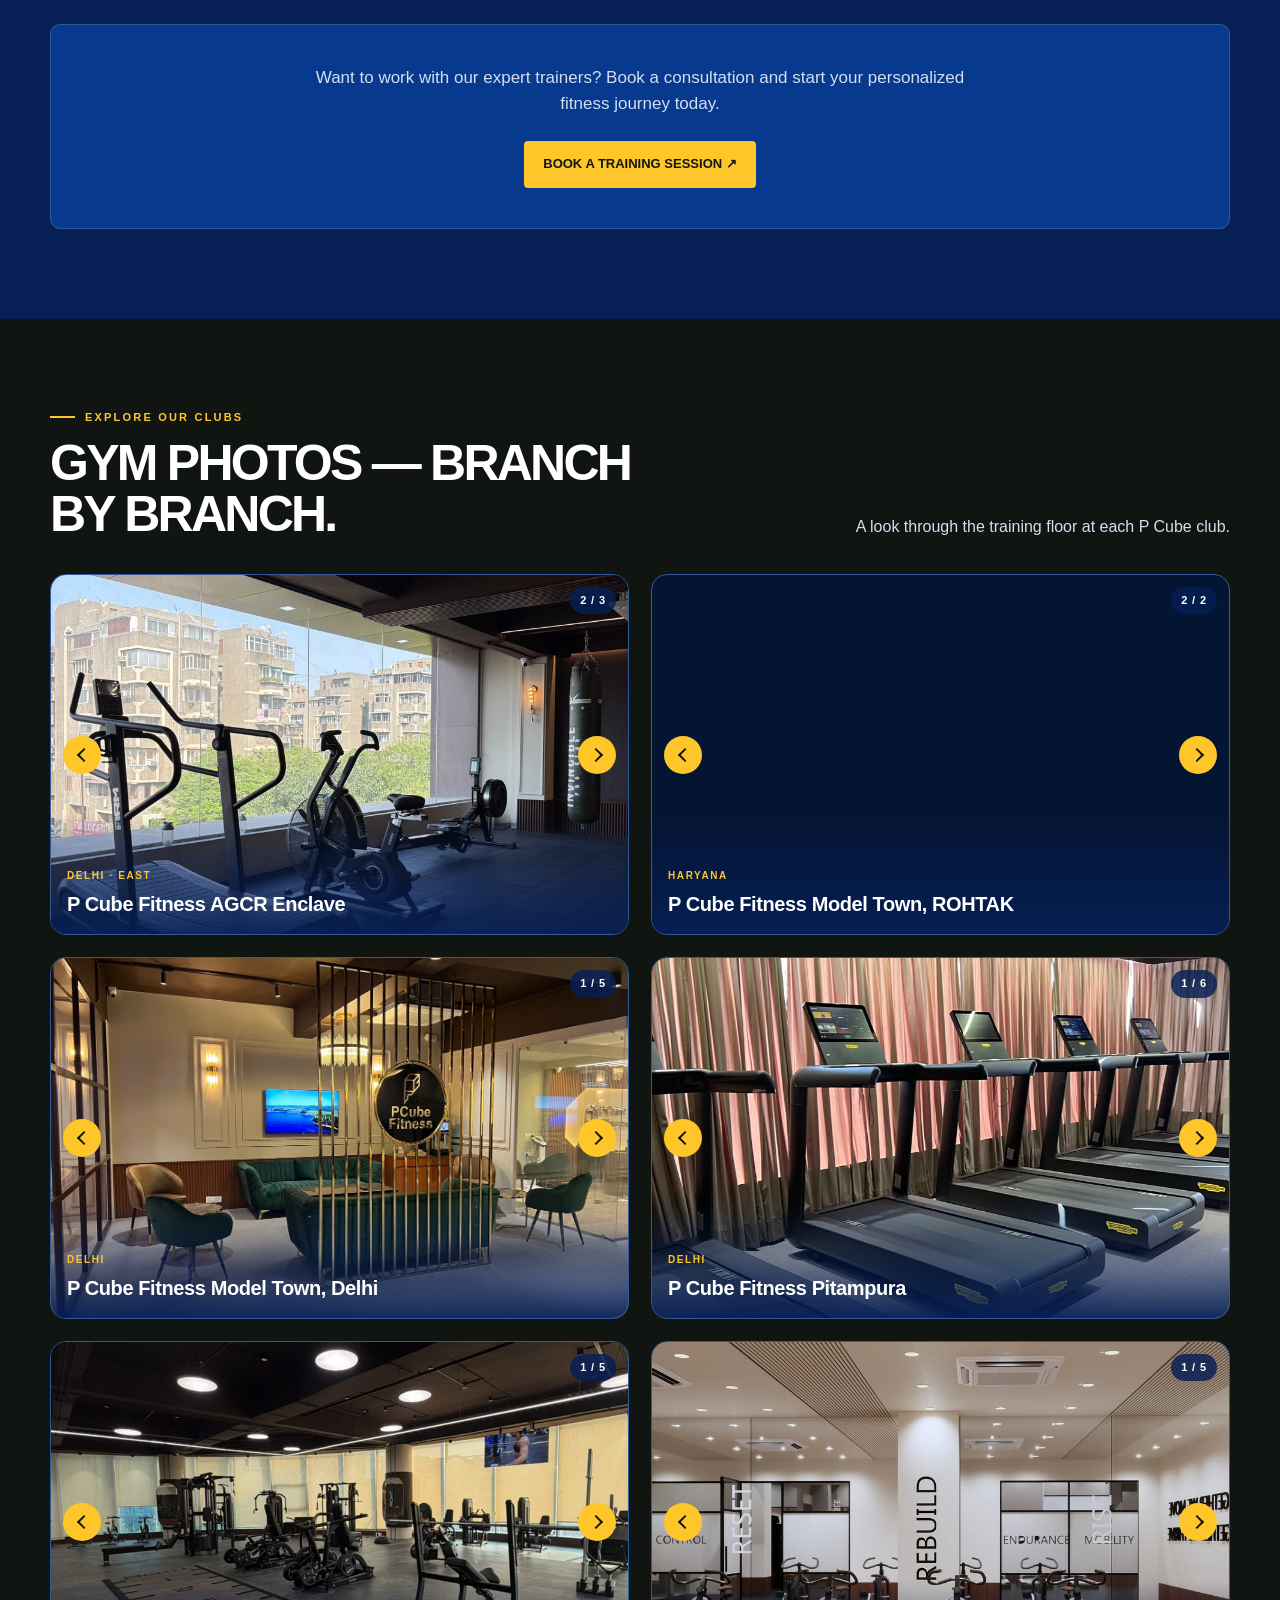
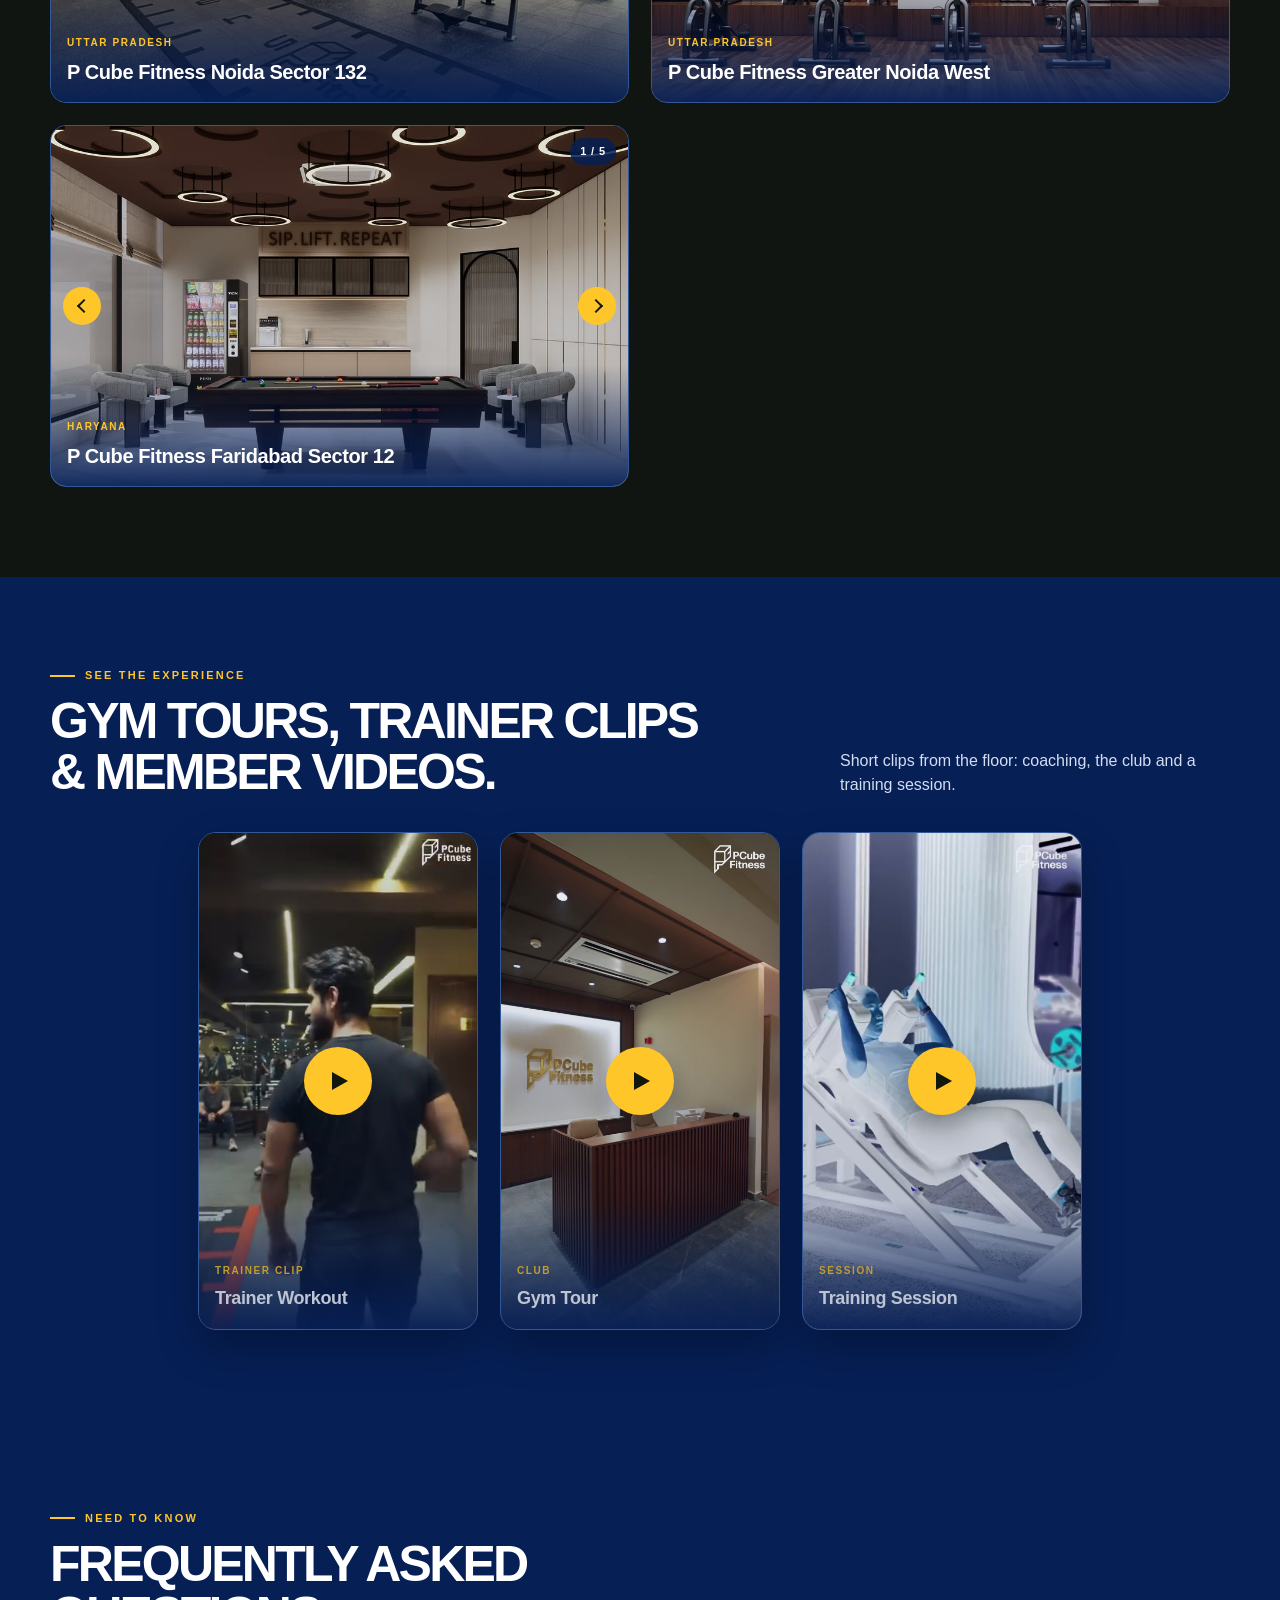
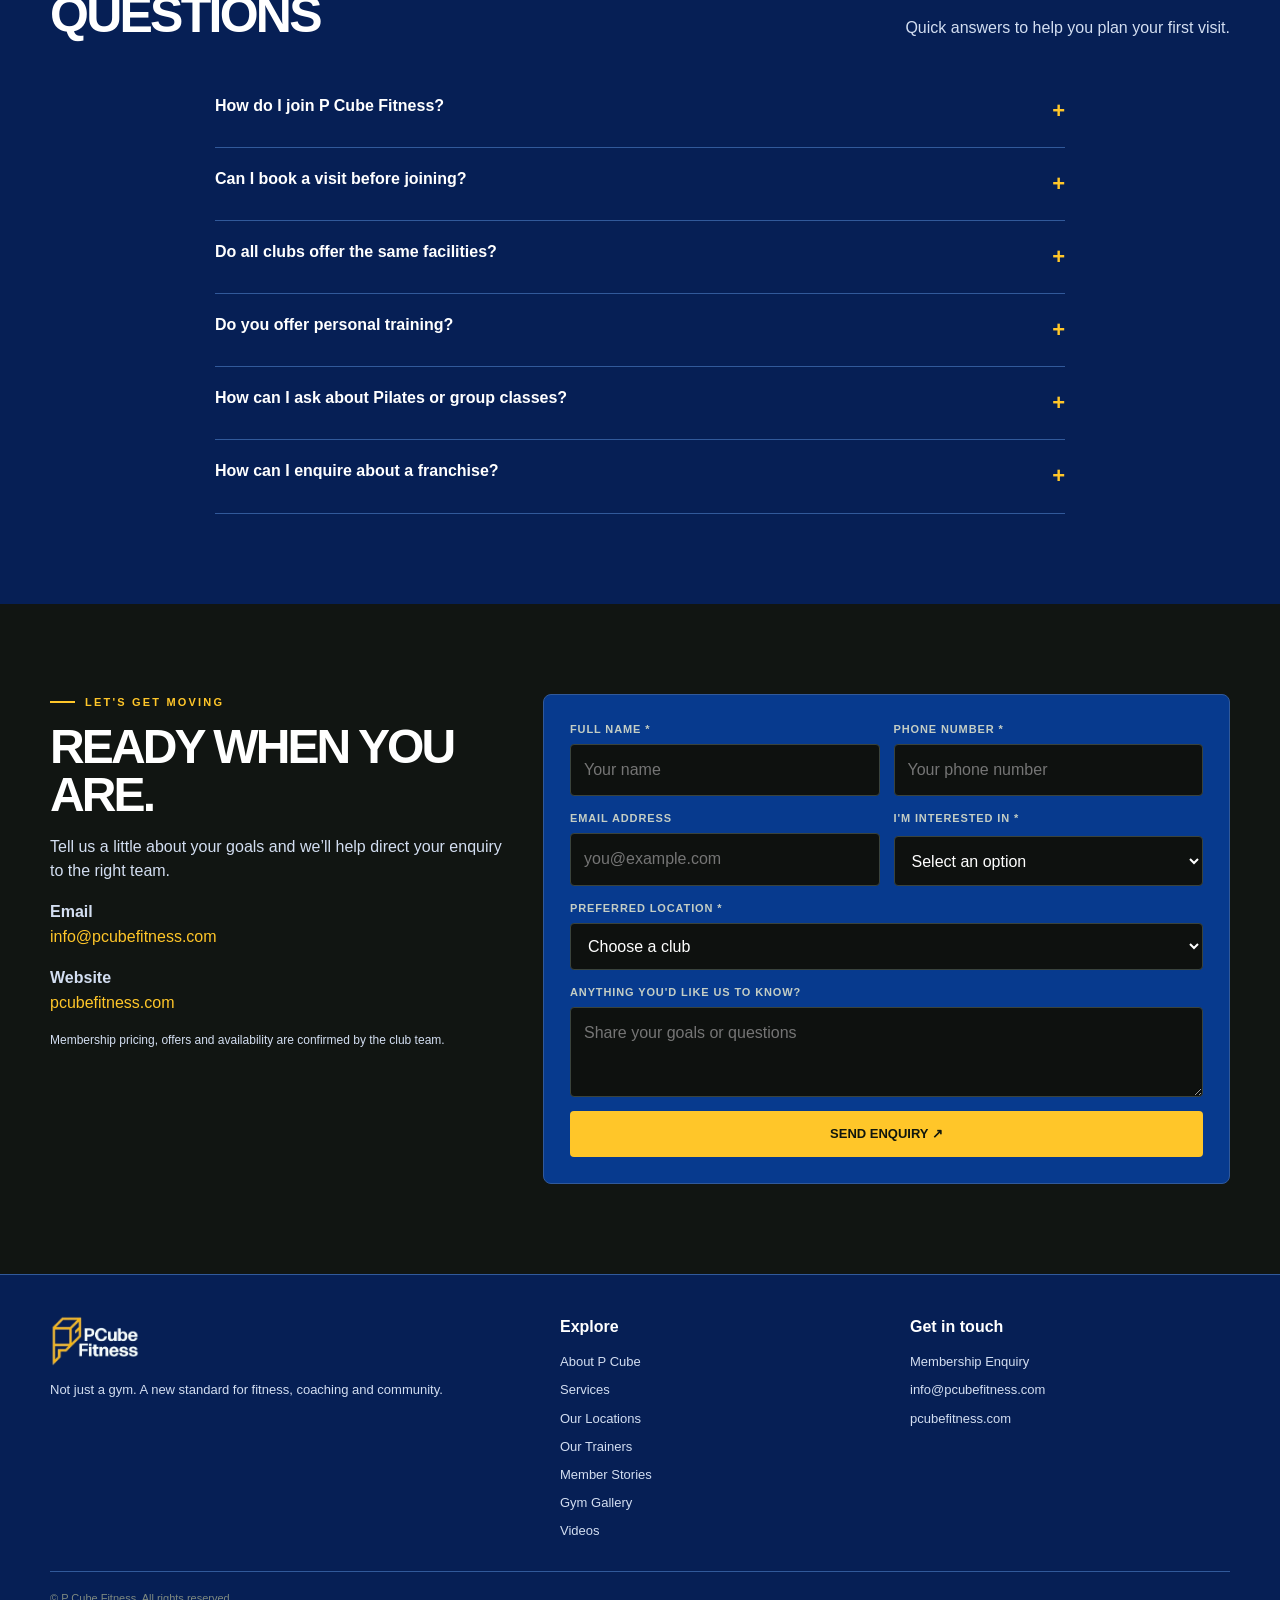
==== commit a75e1042: "Badiya Changes" ====
--- a/index.html
+++ b/index.html
@@ -3,14 +3,11 @@
 <head>
   <meta charset="utf-8">
   <meta name="viewport" content="width=device-width, initial-scale=1">
-  <title>P Cube Fitness | Blue & Gold Website Preview</title>
-  <meta name="description" content="P Cube Fitness website concept for owner review. Premium fitness, expert coaching, group classes and multiple locations.">
-  <link rel="stylesheet" href="css/styles.css?v=5">
+  <title>P Cube Fitness | Premium Gyms in Delhi NCR</title>
+  <meta name="description" content="P Cube Fitness — premium gyms, expert coaching, group classes and multiple clubs across Delhi NCR, Haryana and Uttar Pradesh.">
+  <link rel="stylesheet" href="css/styles.css?v=12">
 </head>
 <body>
-  <div class="notice">
-    Website redesign concept · Prepared for internal approval
-  </div>
   <header class="nav">
     <div class="wrap navinner">
       <a class="brand" href="#home">
@@ -1010,11 +1007,8 @@
             <textarea id="message" name="message" placeholder="Share your goals or questions"></textarea>
           </div>
           <button class="btn" type="submit">
-            PREVIEW ENQUIRY EMAIL ↗
+            SEND ENQUIRY ↗
           </button>
-          <p class="formnote">
-            Prototype only: this form opens an email draft; it does not store or send data to a server.
-          </p>
         </form>
       </div>
     </section>
@@ -1070,18 +1064,13 @@
               info@pcubefitness.com
             </a>
             <a href="https://pcubefitness.com/">
-              Current Website
+              pcubefitness.com
             </a>
           </div>
         </div>
       </div>
       <div class="copyright">
-        <span>
-          © P Cube Fitness · Website concept for approval
-        </span>
-        <span>
-          Design preview only · Final copy, photos and details to be verified
-        </span>
+        <span>© P Cube Fitness. All rights reserved.</span>
       </div>
     </div>
   </footer>
@@ -1090,9 +1079,6 @@
       ENQUIRE ABOUT MEMBERSHIP ↗
     </a>
   </div>
-  <div class="demo">
-    OWNER REVIEW · CONCEPT V1
-  </div>
-  <script src="js/main.js?v=3" defer></script>
+  <script src="js/main.js?v=5" defer></script>
 </body>
 </html>
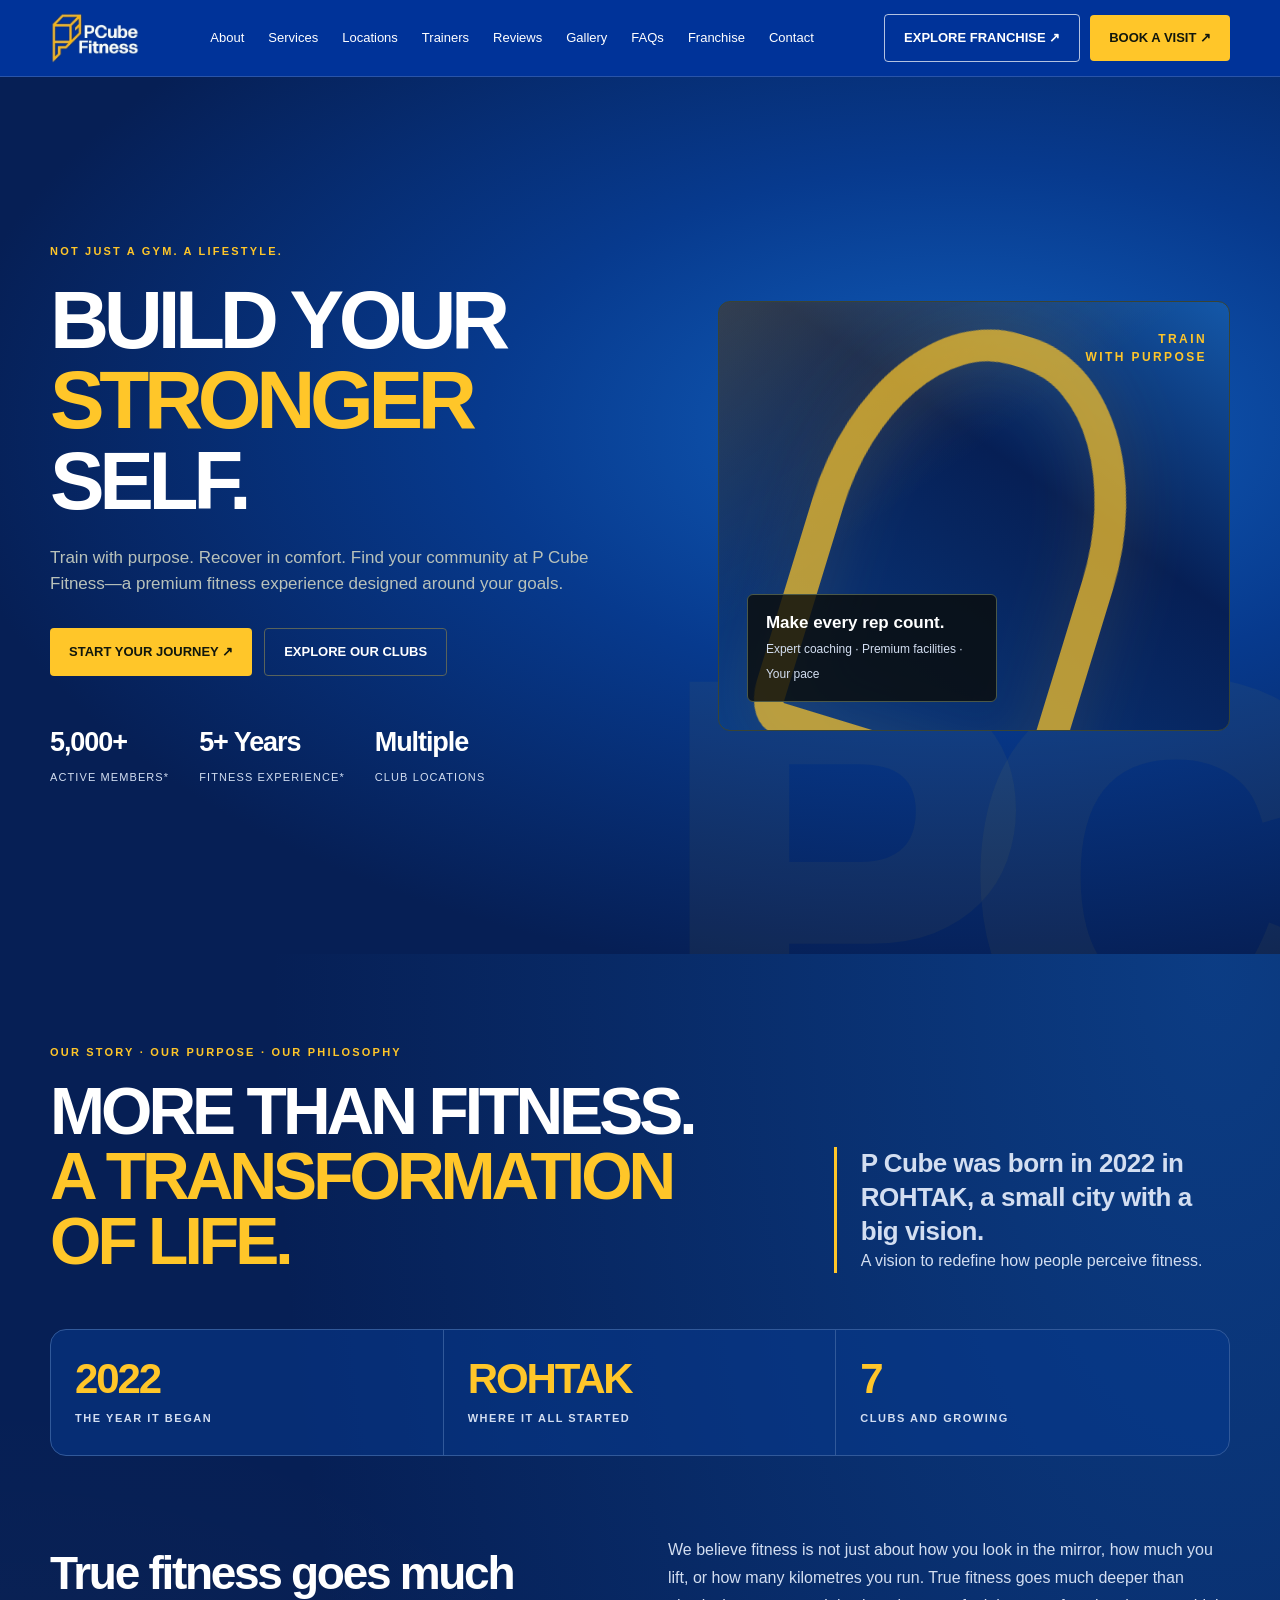
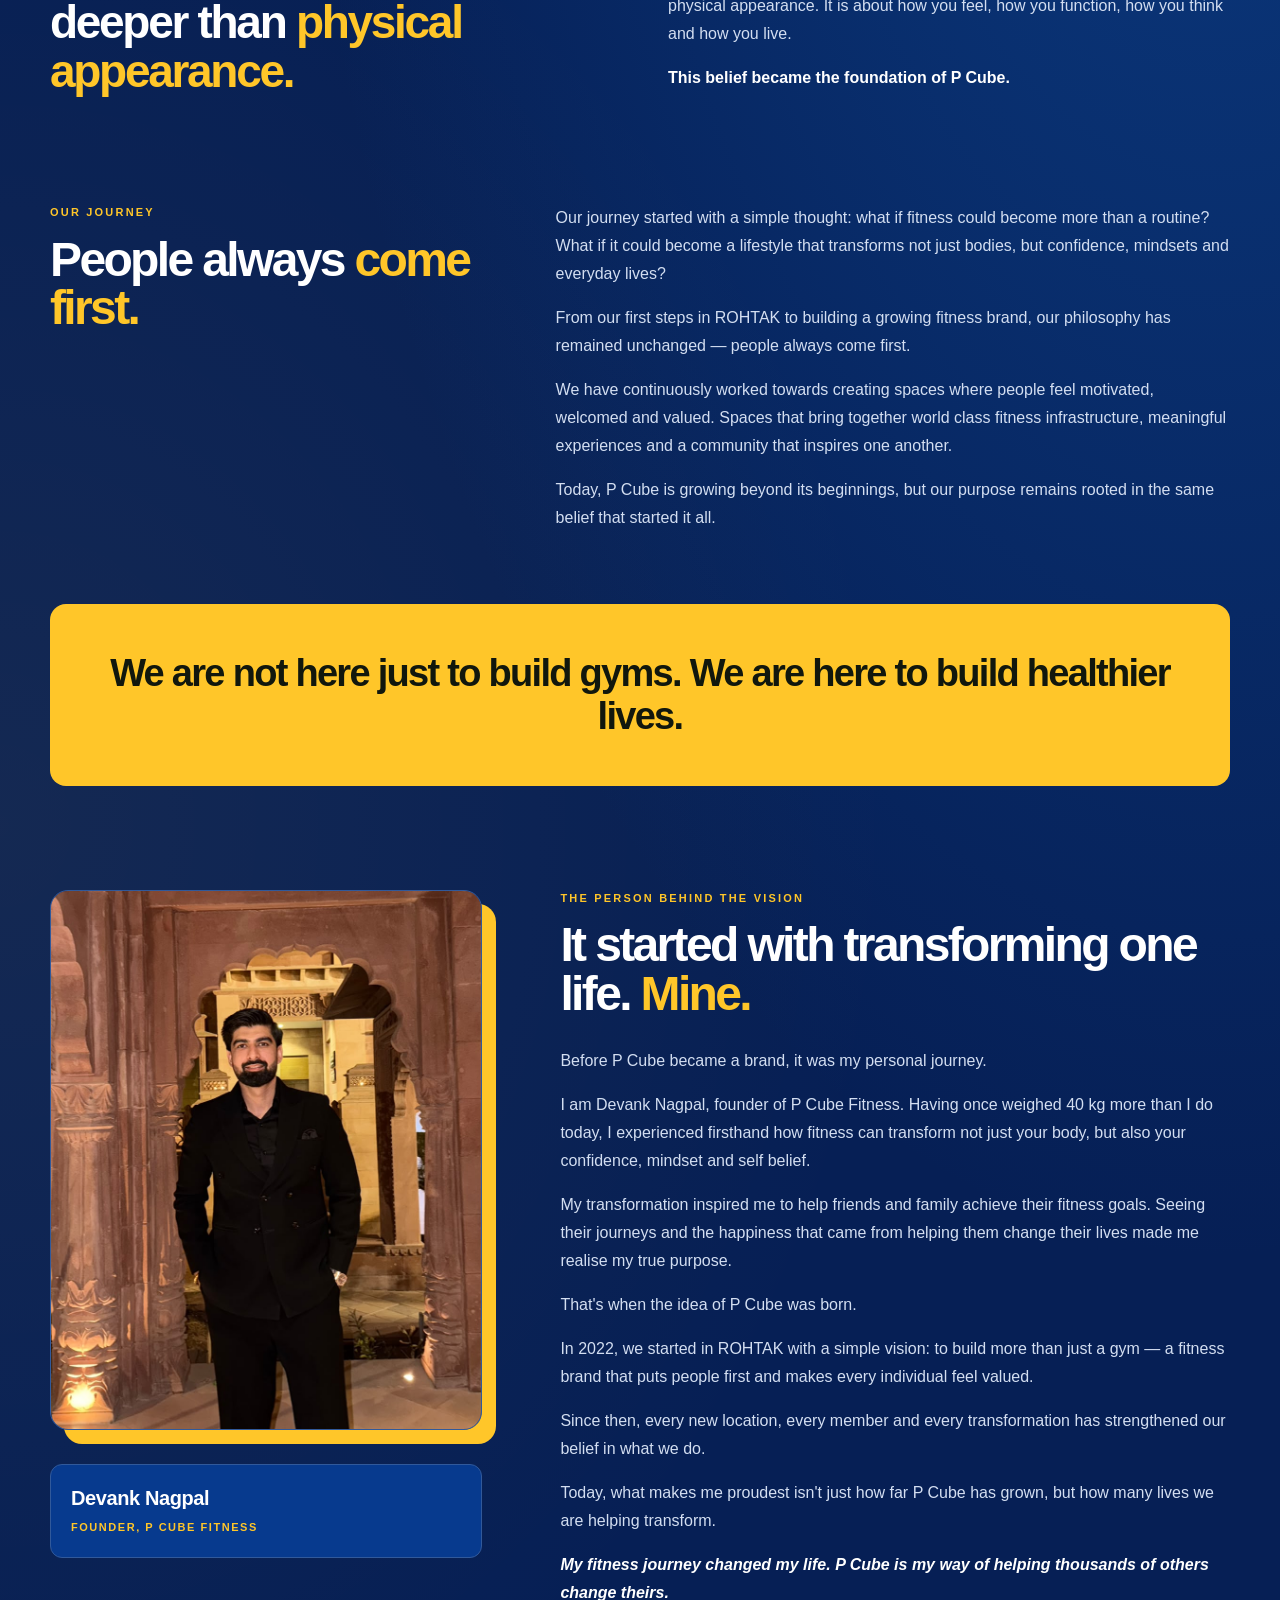
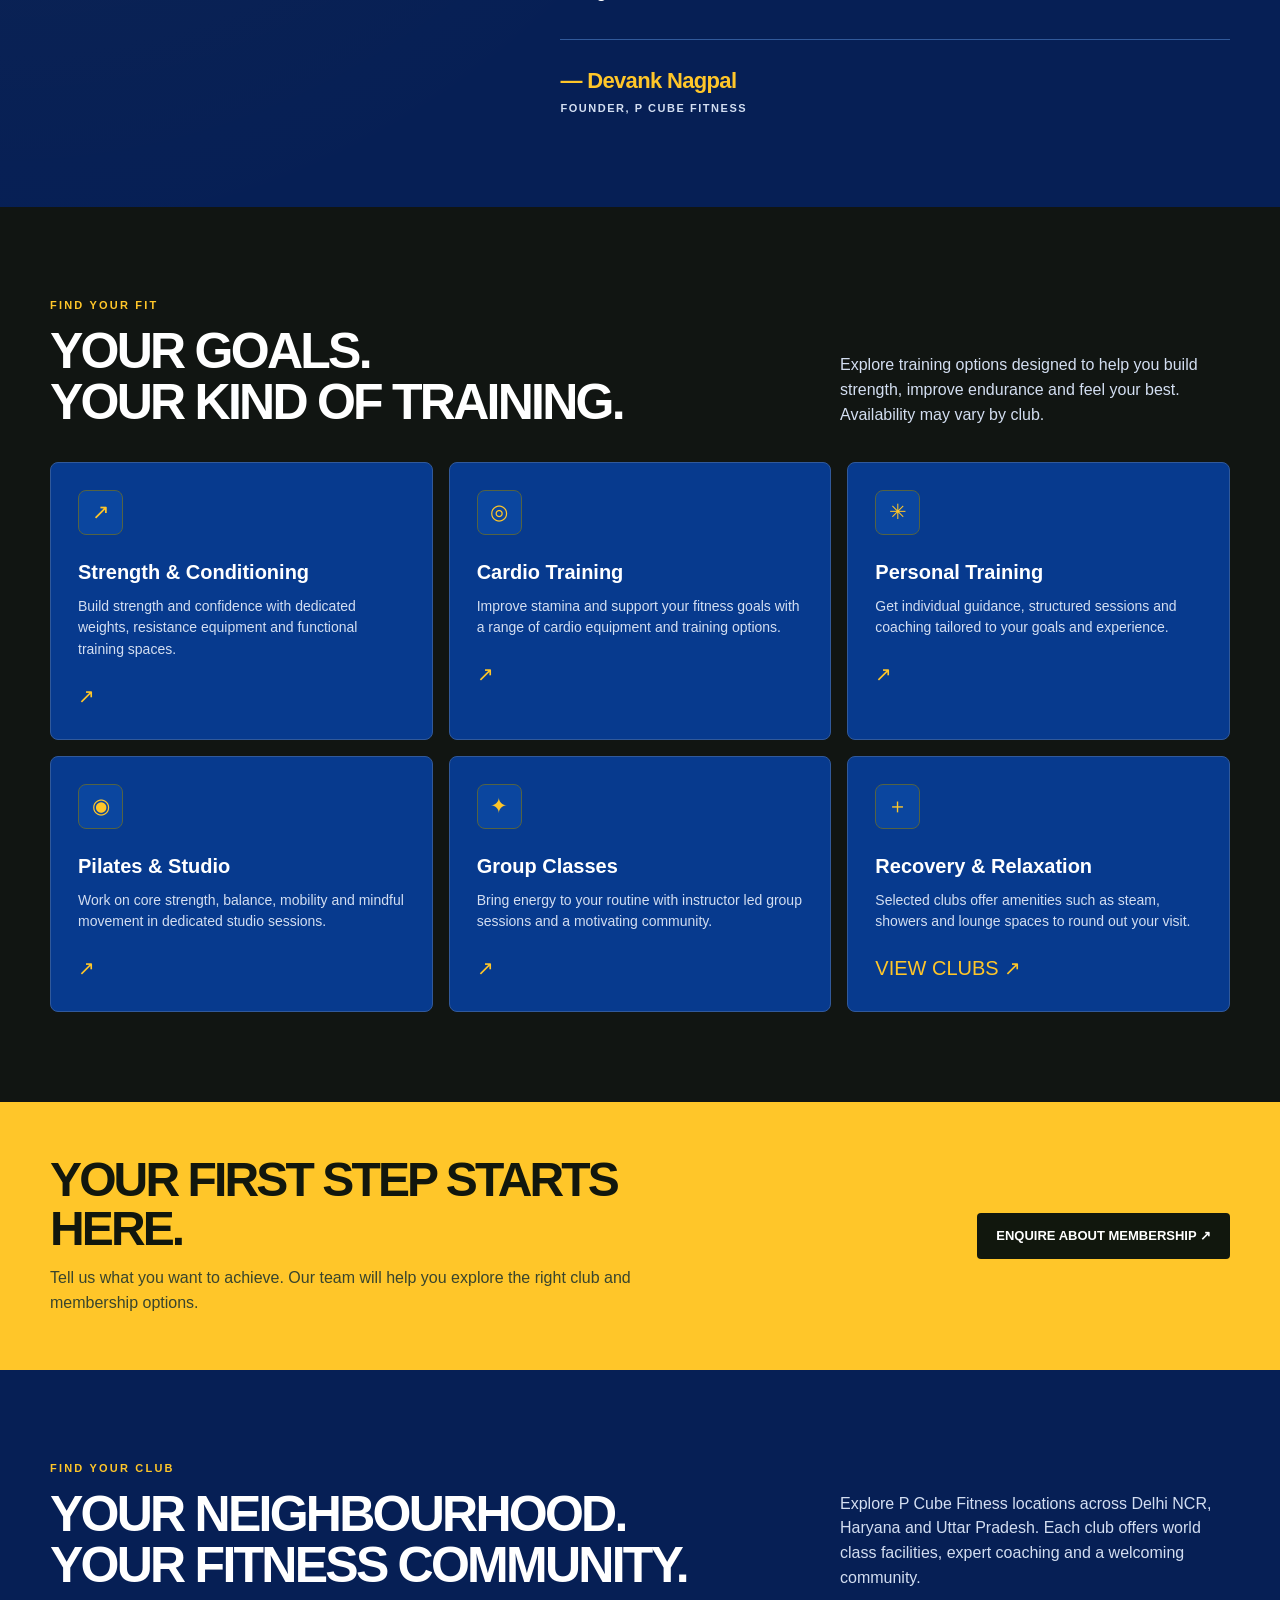
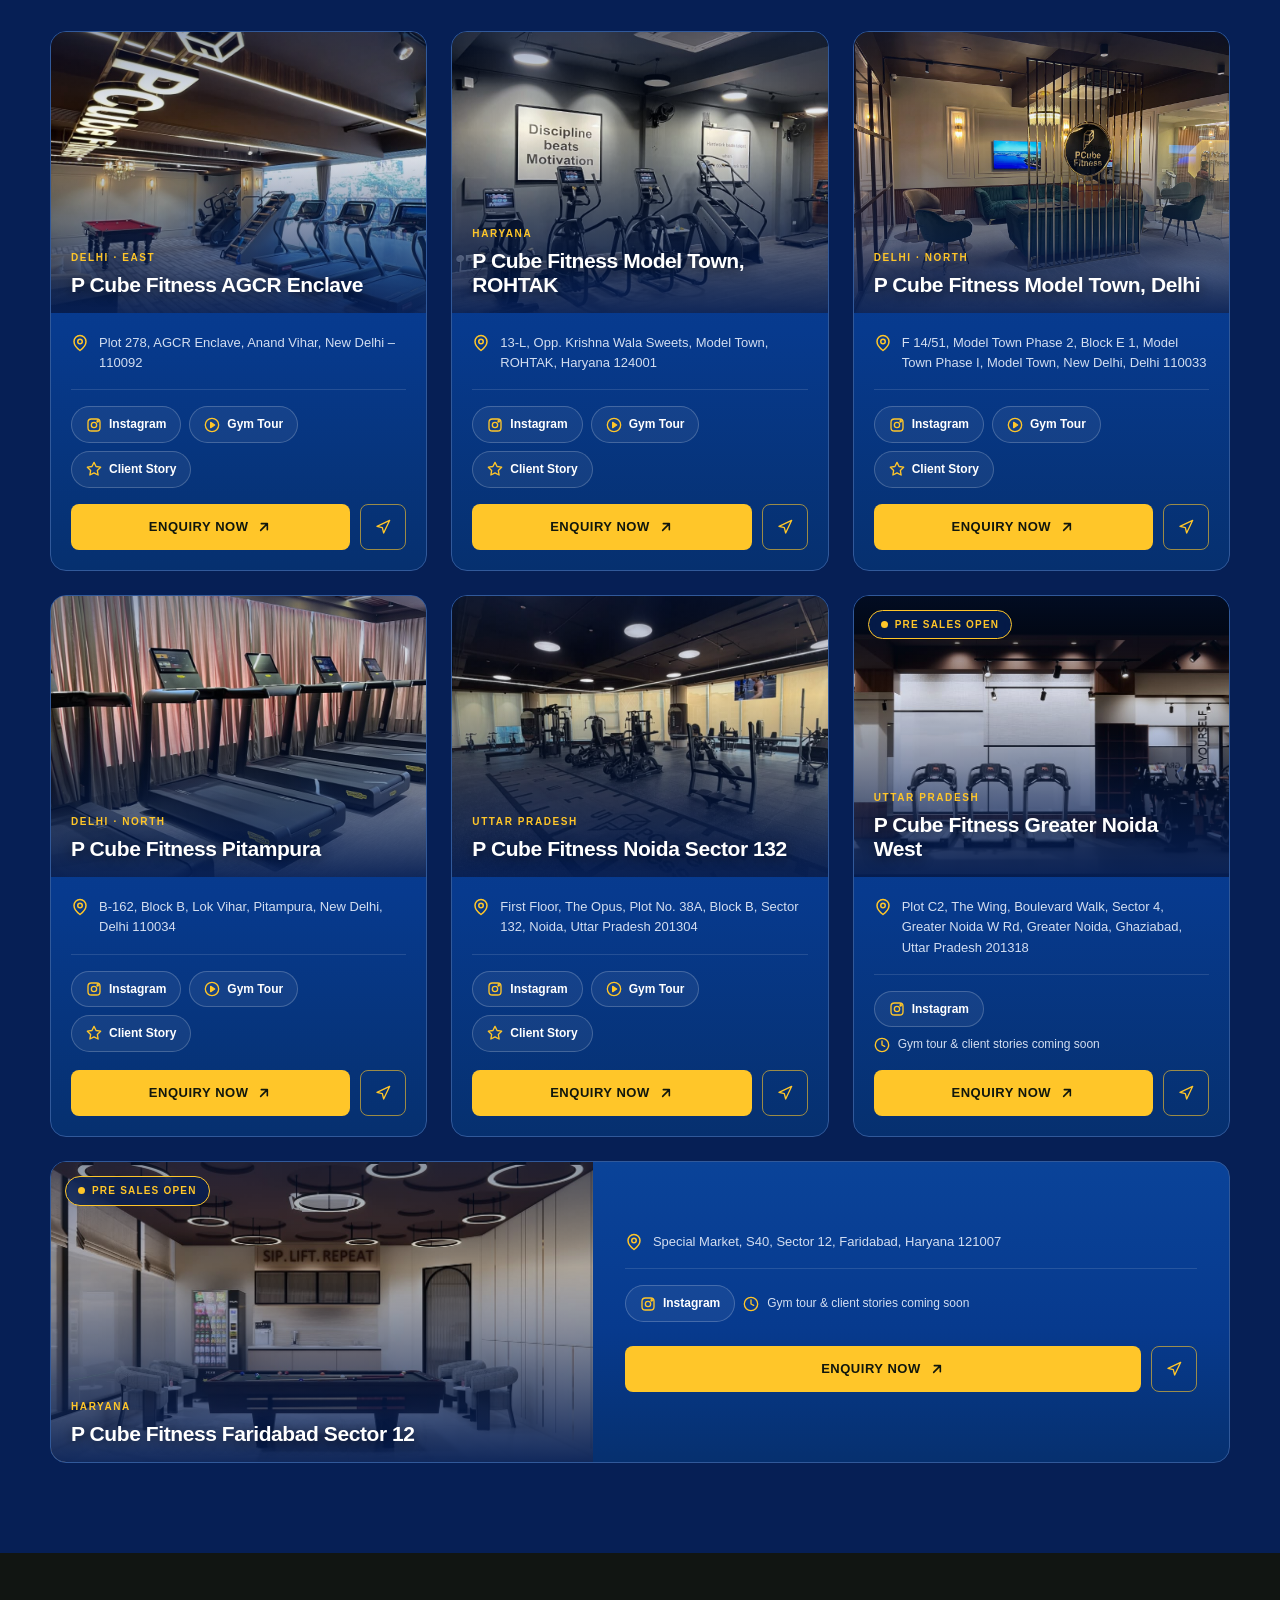
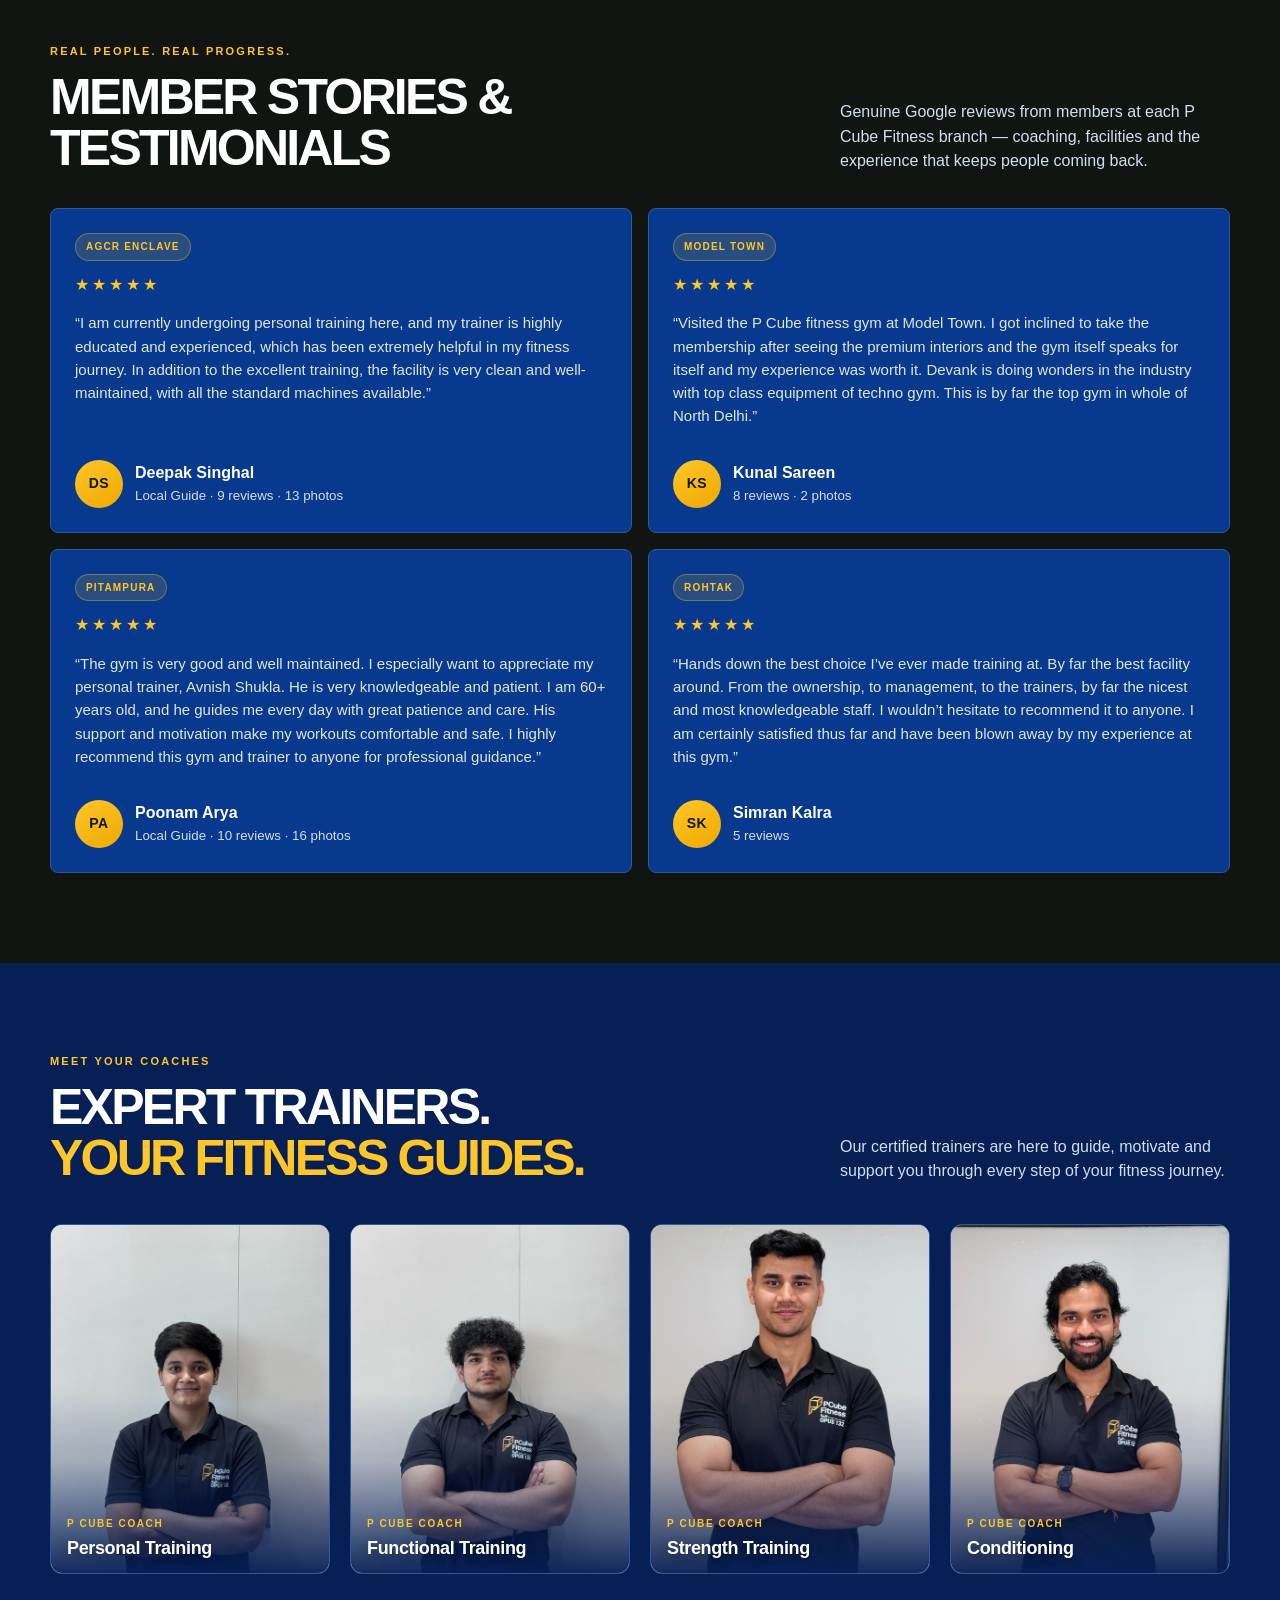
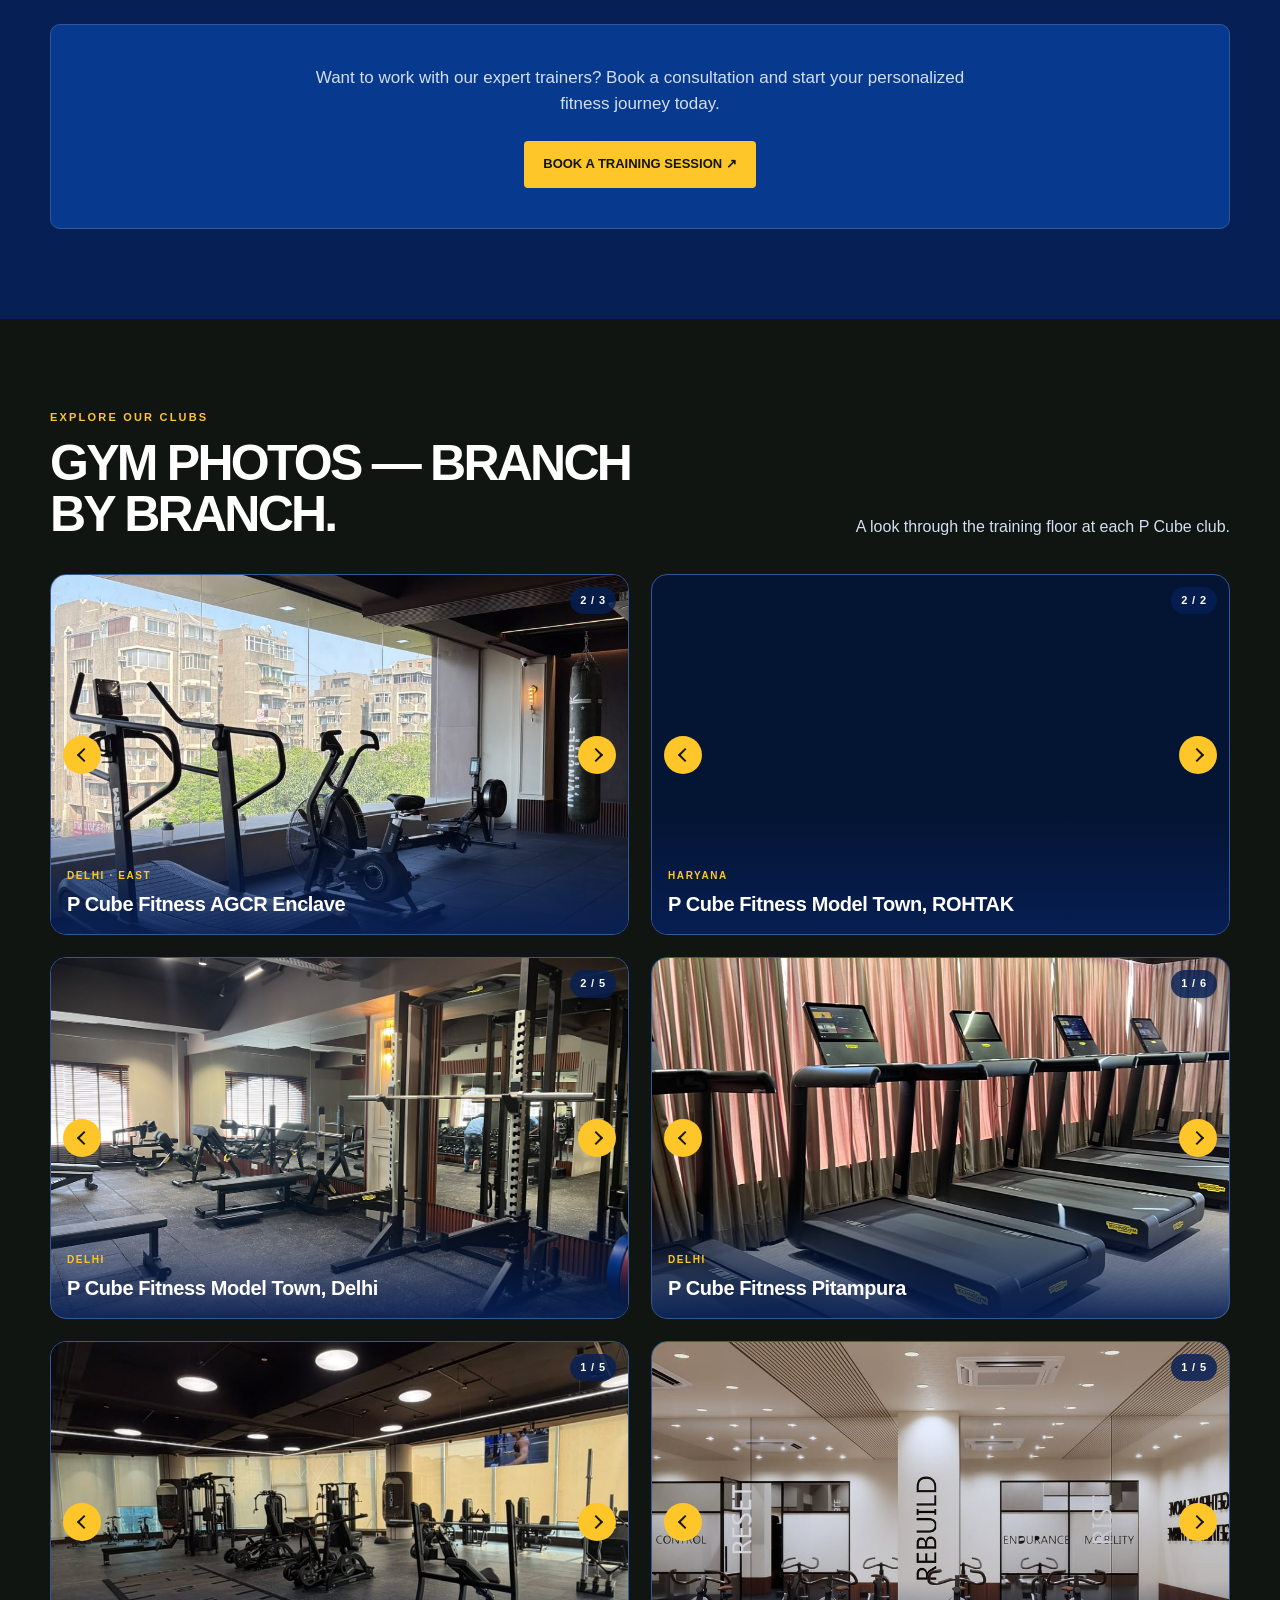
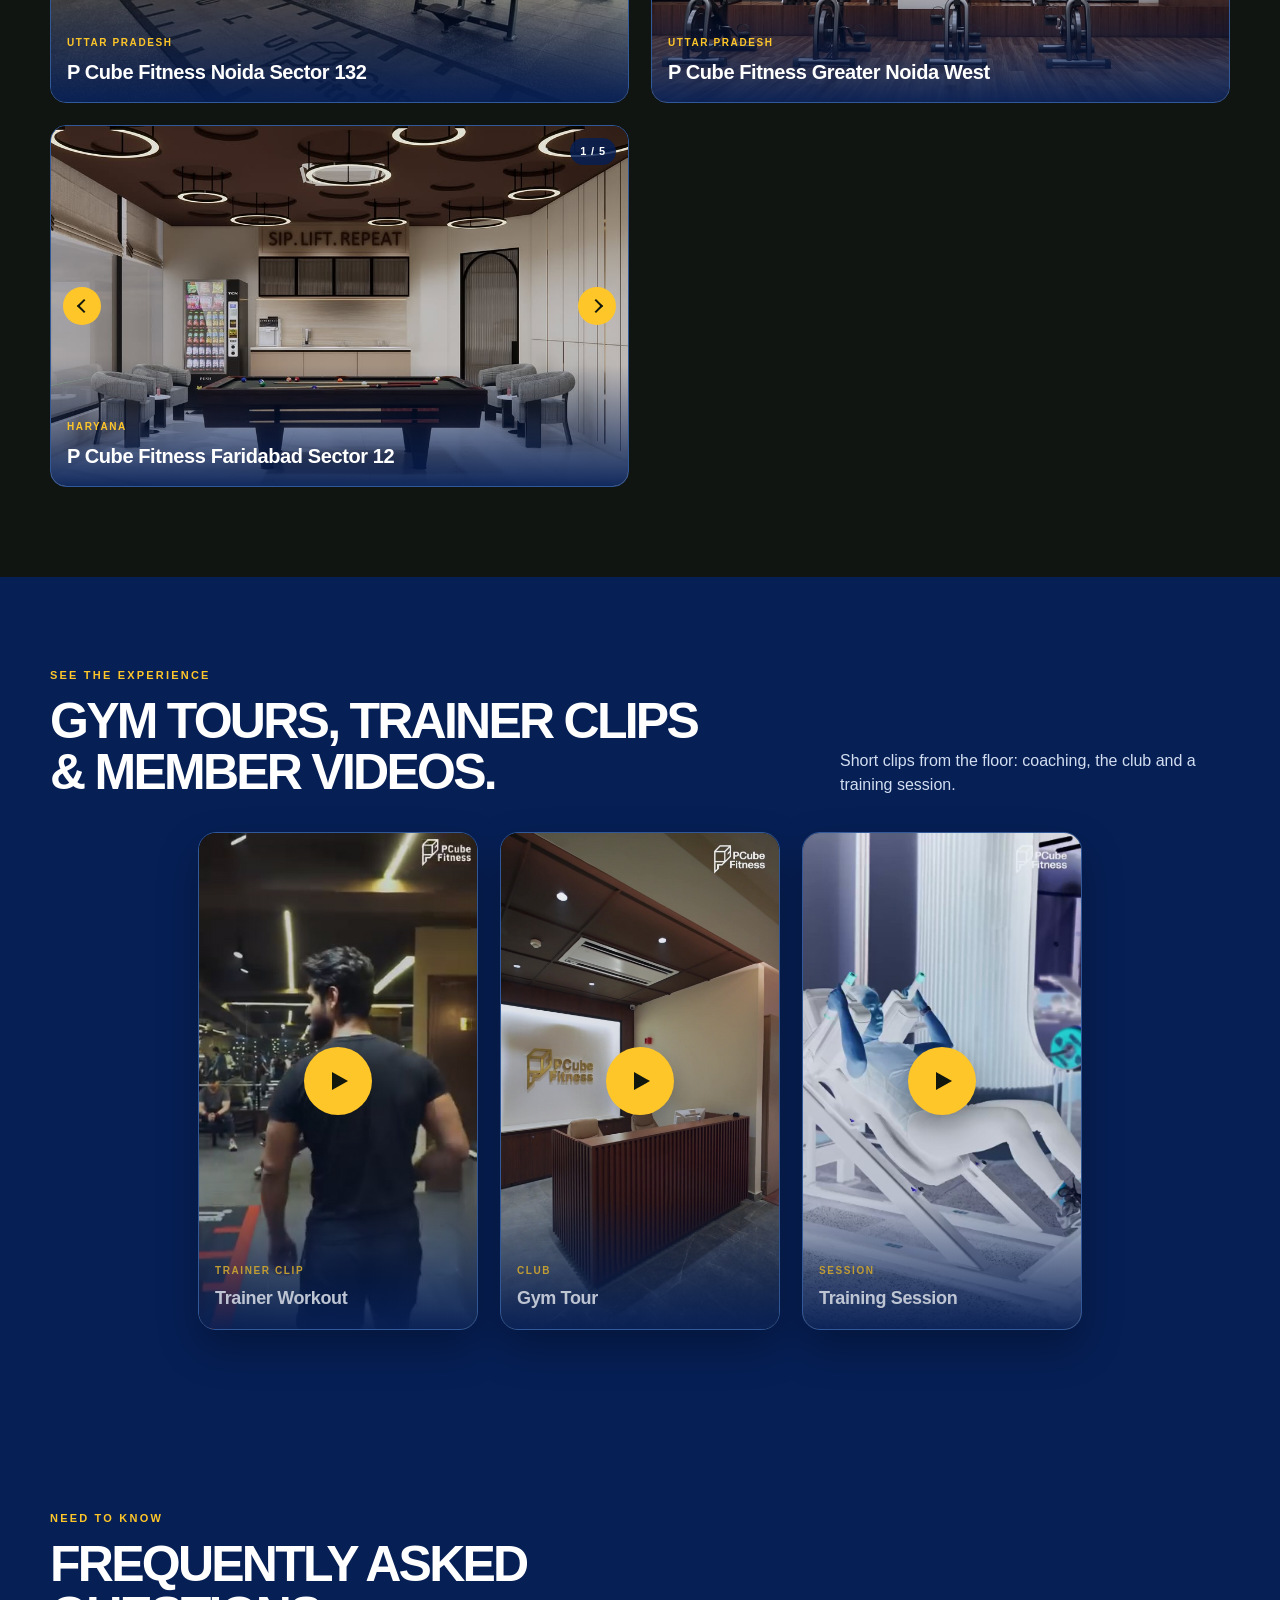
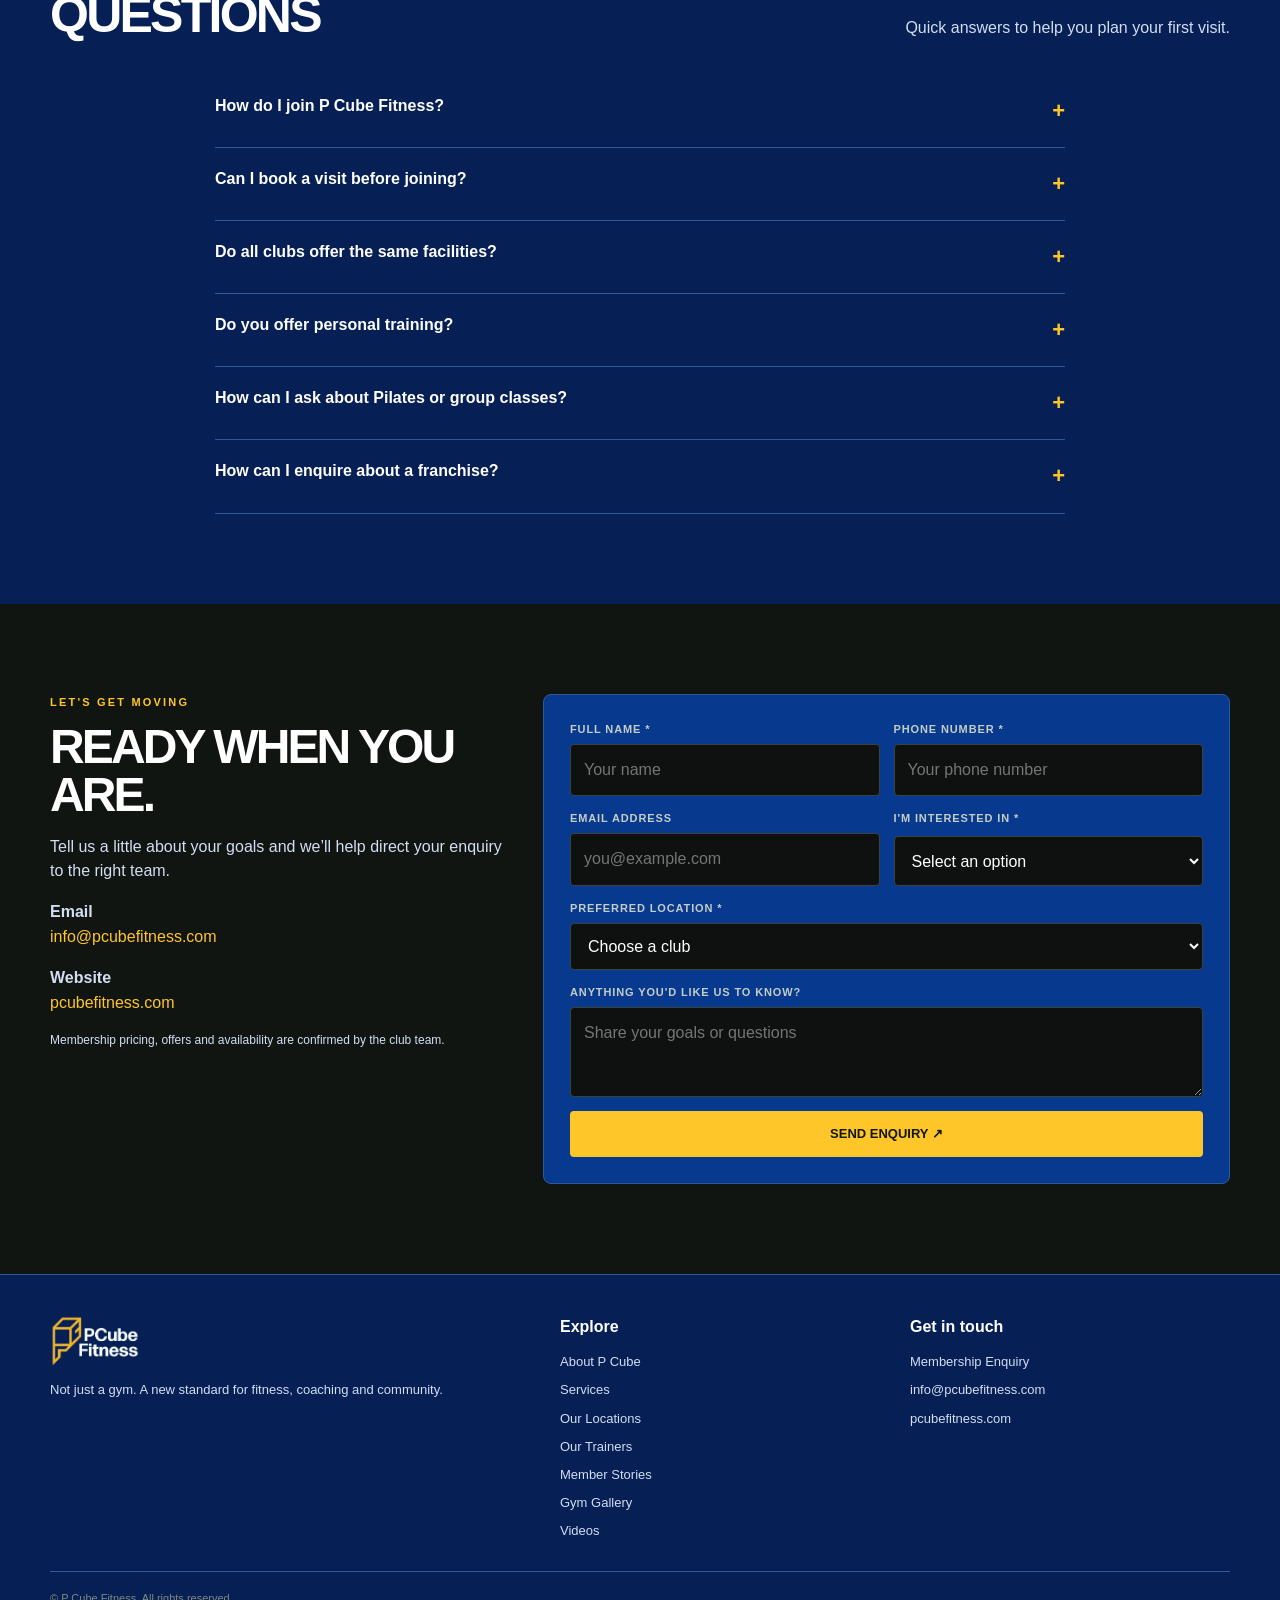
==== commit d5581b59: "Final Image Changes" ====
--- a/index.html
+++ b/index.html
@@ -5,7 +5,7 @@
   <meta name="viewport" content="width=device-width, initial-scale=1">
   <title>P Cube Fitness | Premium Gyms in Delhi NCR</title>
   <meta name="description" content="P Cube Fitness — premium gyms, expert coaching, group classes and multiple clubs across Delhi NCR, Haryana and Uttar Pradesh.">
-  <link rel="stylesheet" href="css/styles.css?v=12">
+  <link rel="stylesheet" href="css/styles.css?v=13">
 </head>
 <body>
   <header class="nav">
@@ -34,6 +34,9 @@
         </a>
         <a href="#faq">
           FAQs
+        </a>
+        <a href="franchise.html">
+          Franchise
         </a>
         <a href="#contact">
           Contact
--- a/css/styles.css
+++ b/css/styles.css
@@ -197,17 +197,7 @@
   text-transform:uppercase;
   letter-spacing:.2em;
   color:var(--lime);
-  font-weight:900;
-  display:flex;
-  align-items:center;
-  gap:10px
-}
-
-.eyebrow:before {
-  content:'';
-  width:25px;
-  height:2px;
-  background:var(--lime)
+  font-weight:900
 }
 
 h1 {
@@ -582,6 +572,10 @@
   object-fit:cover;
   display:block;
   transition:transform .55s ease
+}
+
+.franchise-feature-img-cover {
+  object-position:center center
 }
 
 .franchise-feature:hover .franchise-feature-media img {
@@ -1577,11 +1571,20 @@
     padding:20px;
     flex-direction:column;
     align-items:start;
-    border-bottom:1px solid var(--line)
+    border-bottom:1px solid var(--line);
+    z-index:10
   }
 
   .links.open {
     display:flex
+  }
+
+  .links a[href="franchise.html"] {
+    color:var(--lime);
+    font-weight:900;
+    padding:4px 0;
+    border-bottom:2px solid var(--lime);
+    margin-top:8px
   }
 
   .menu {
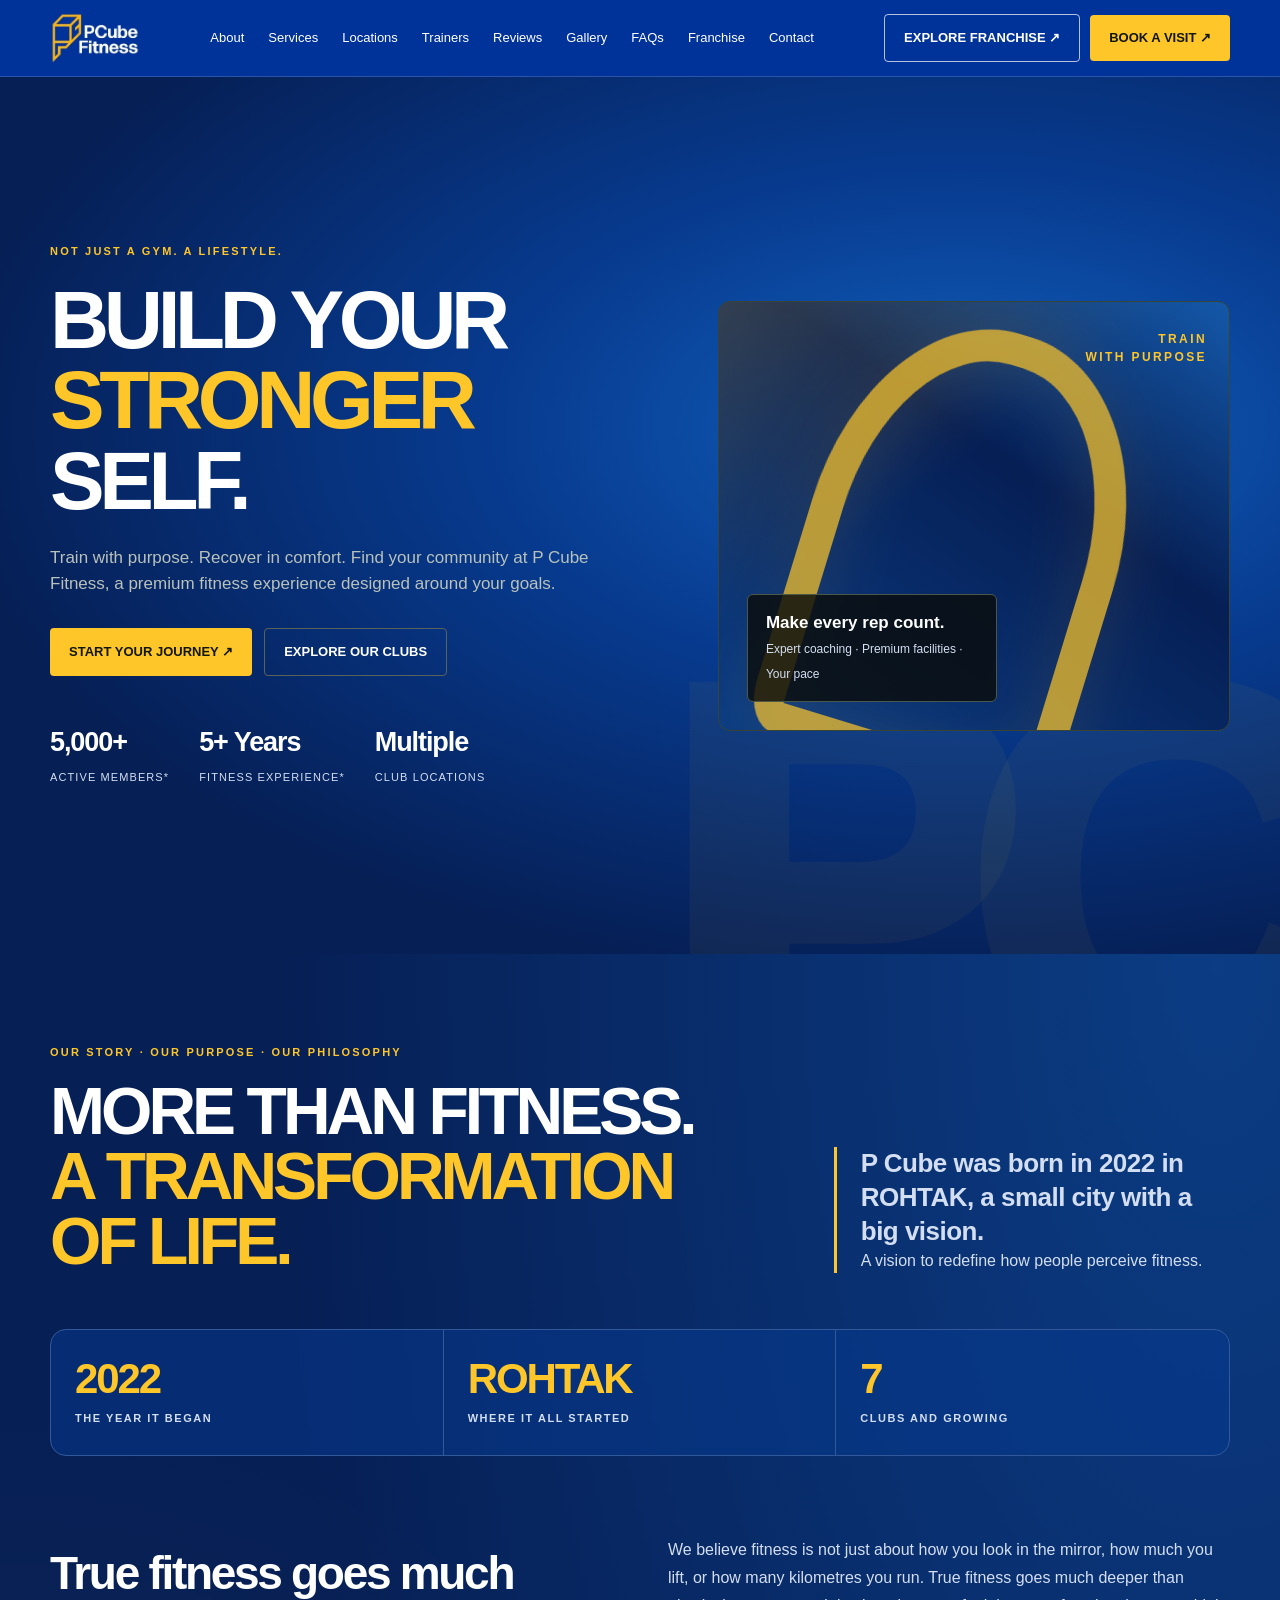
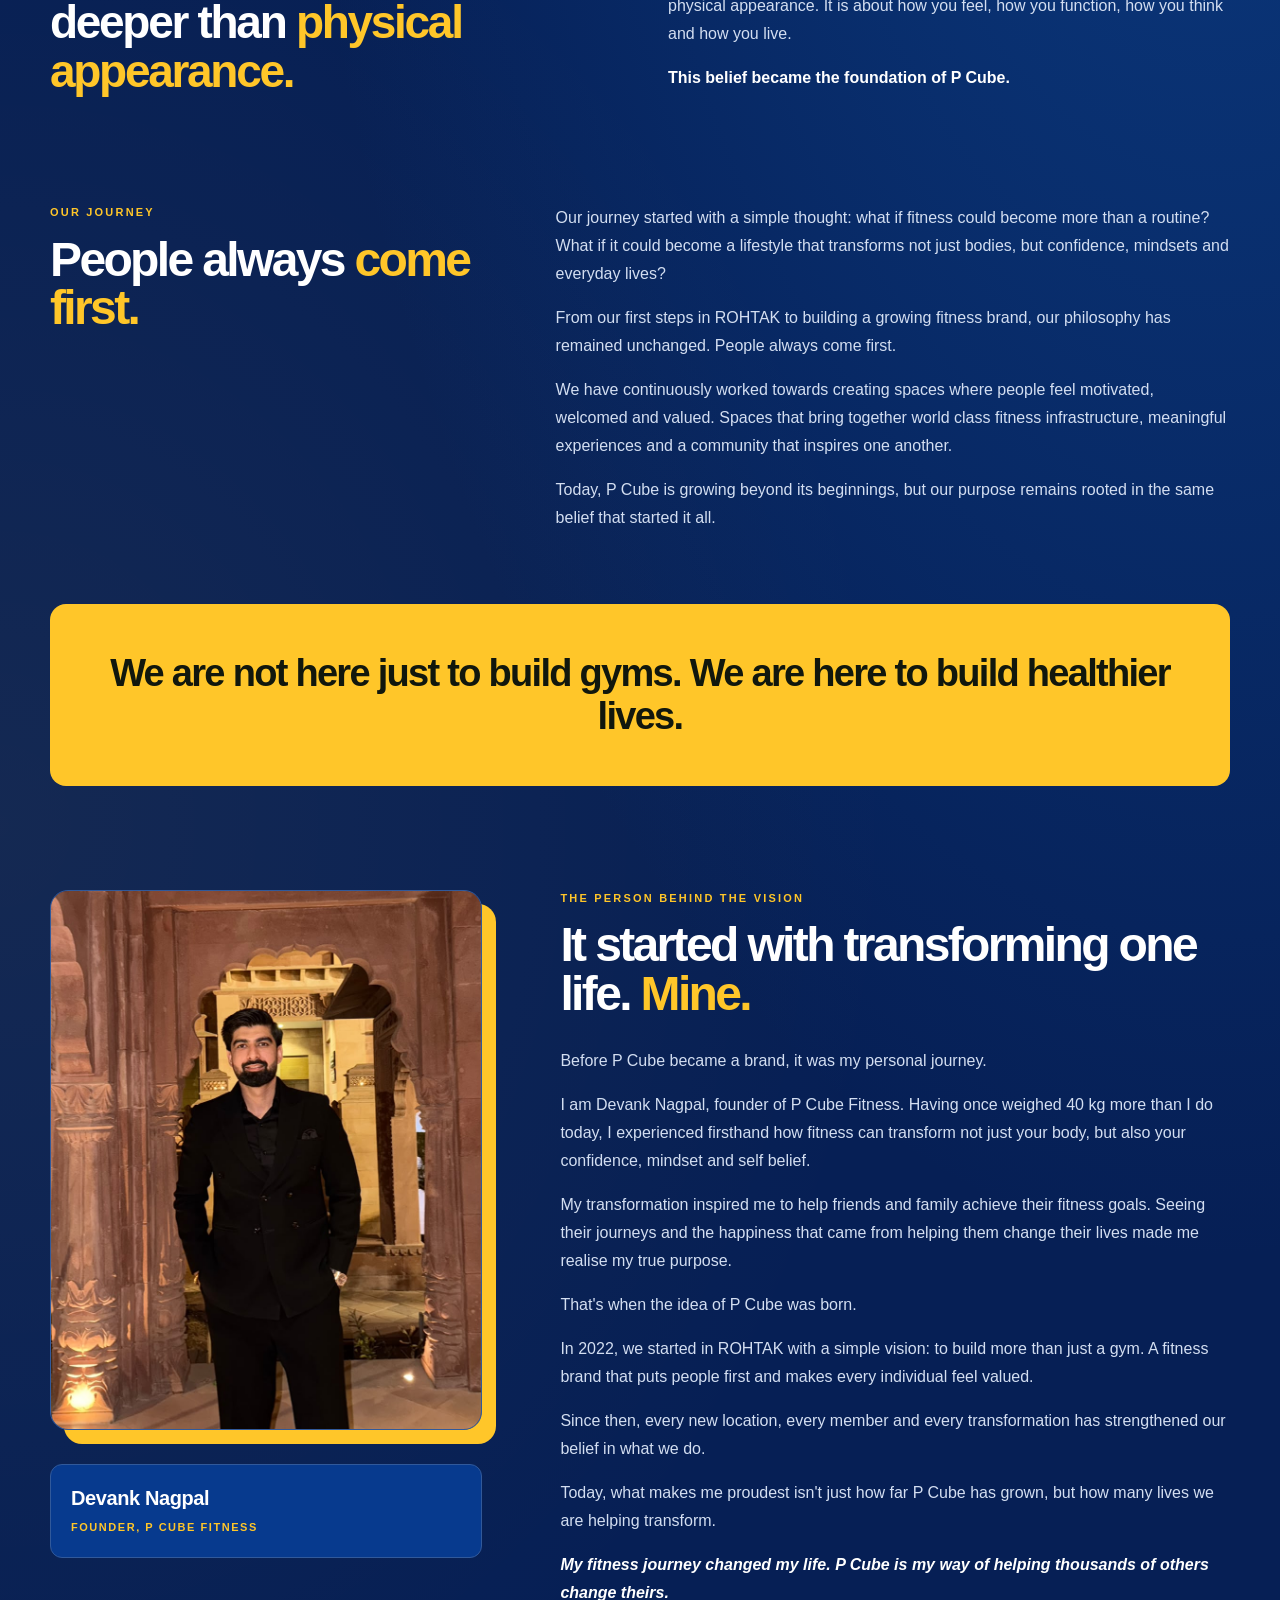
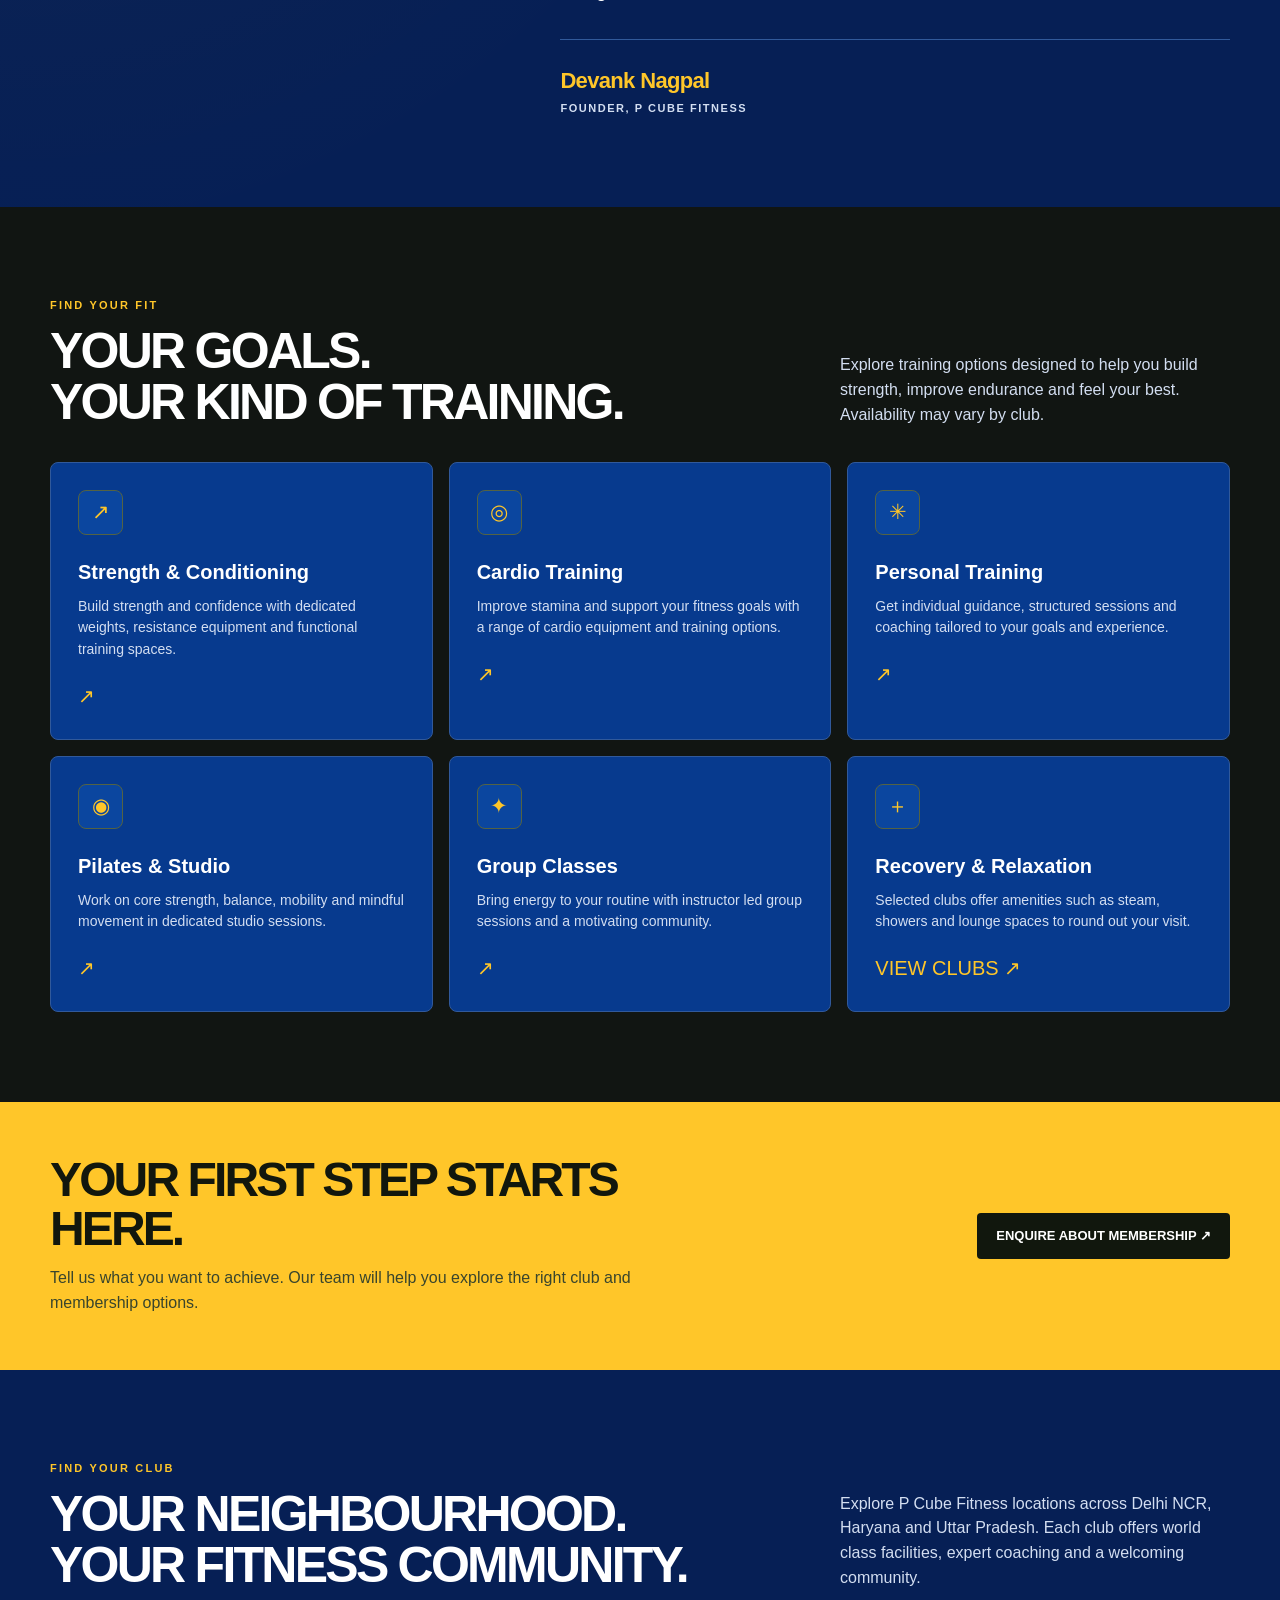
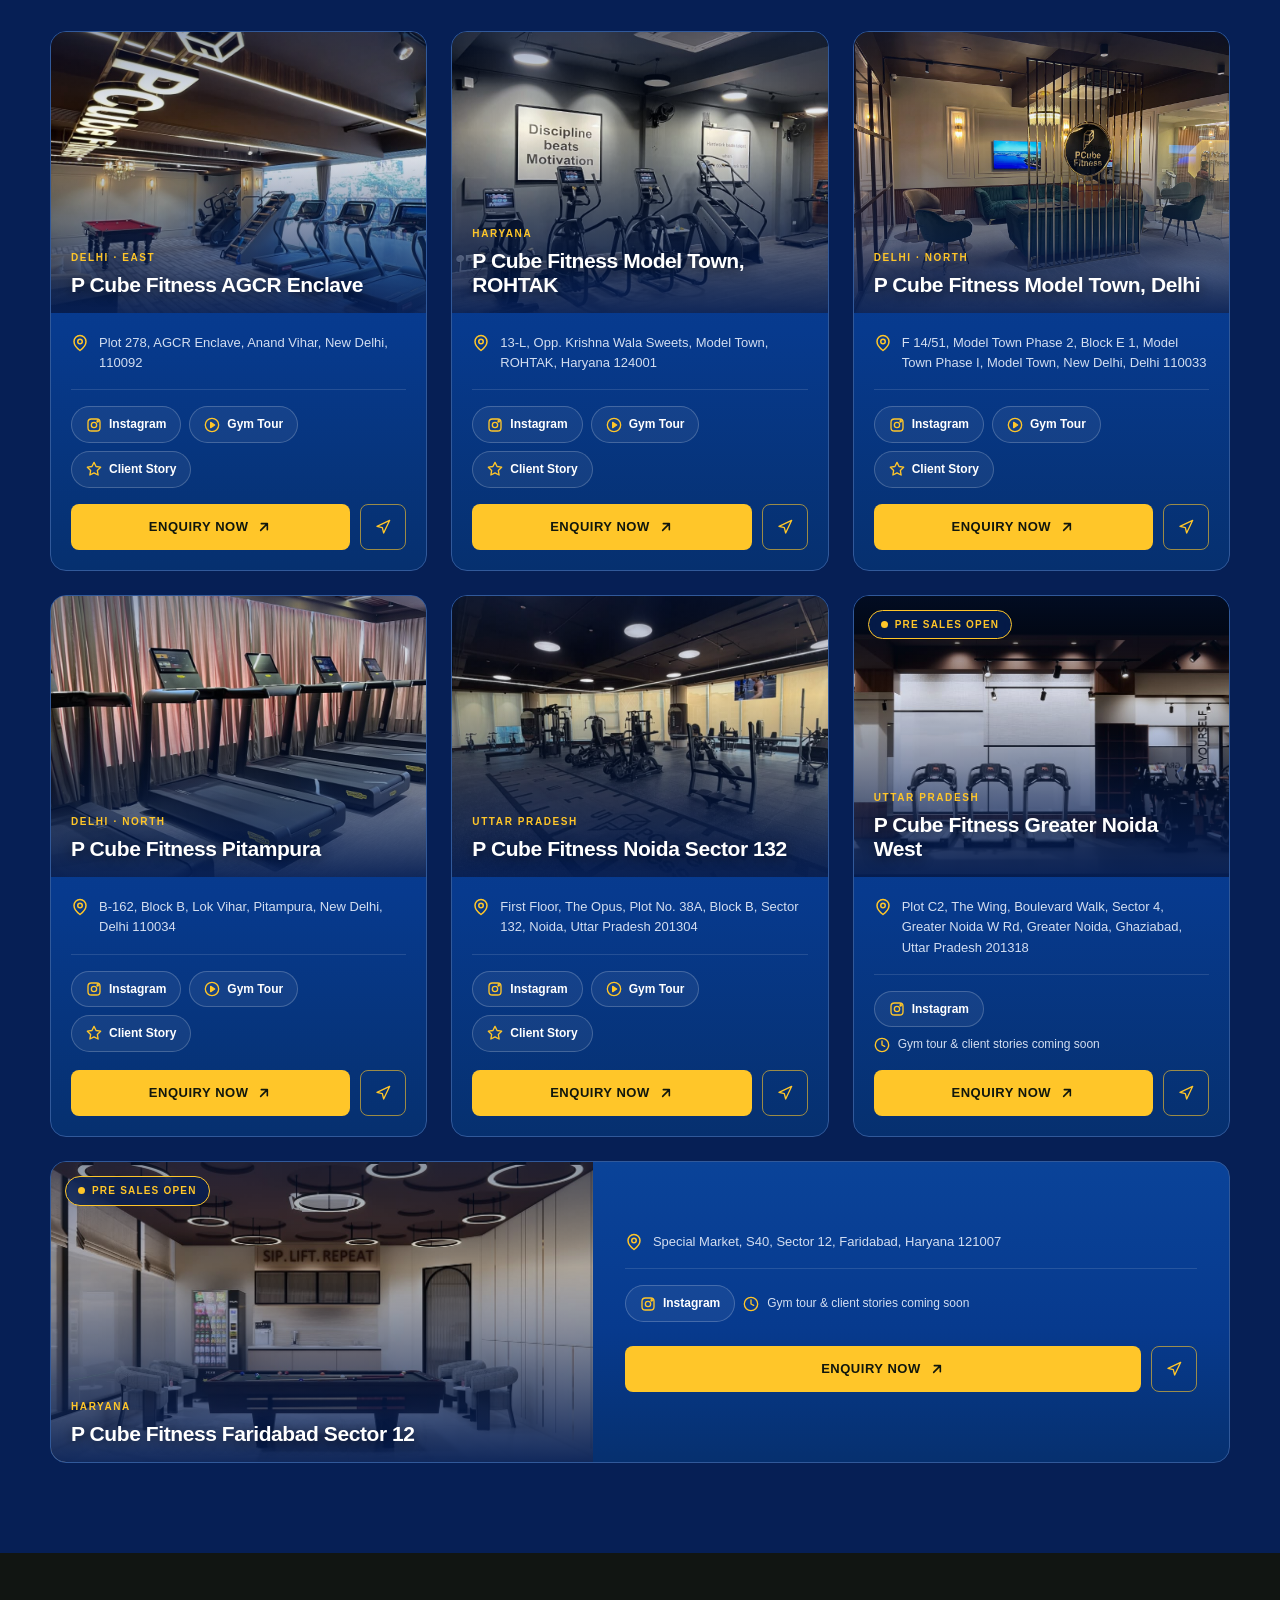
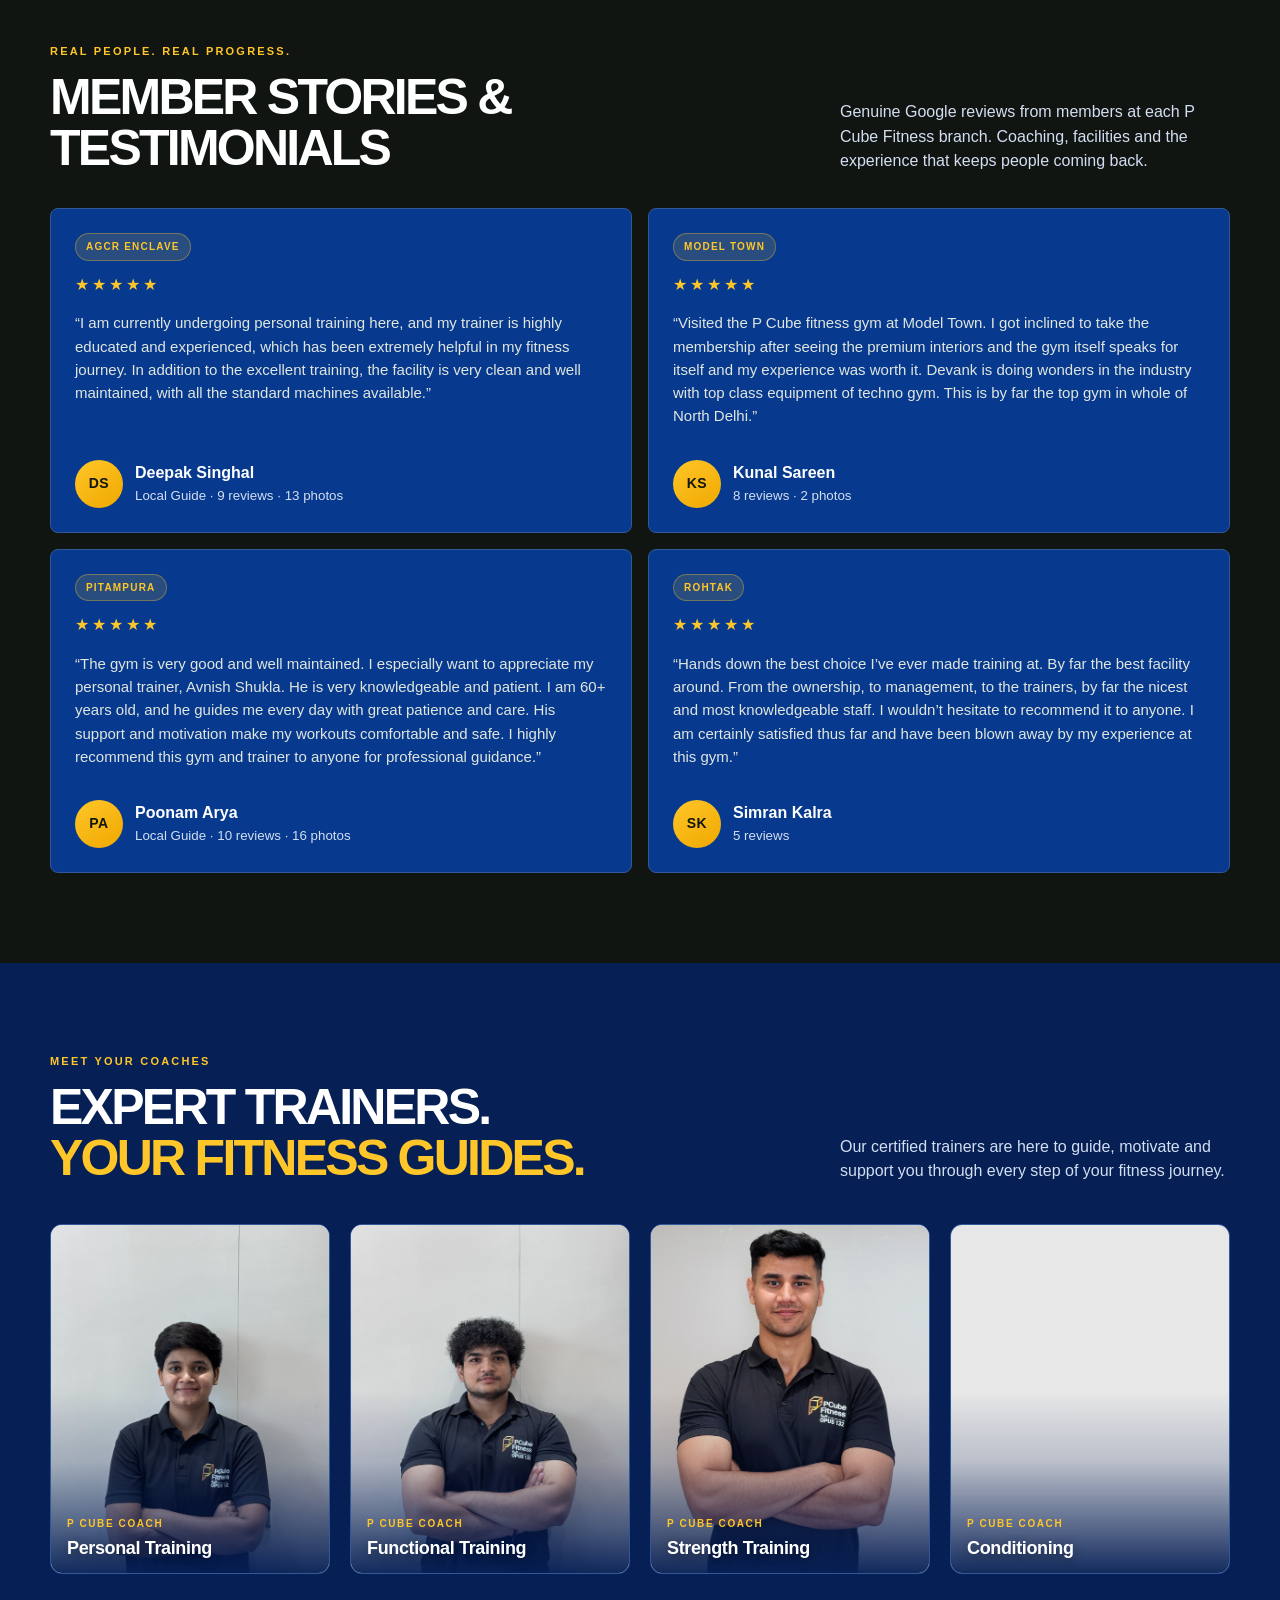
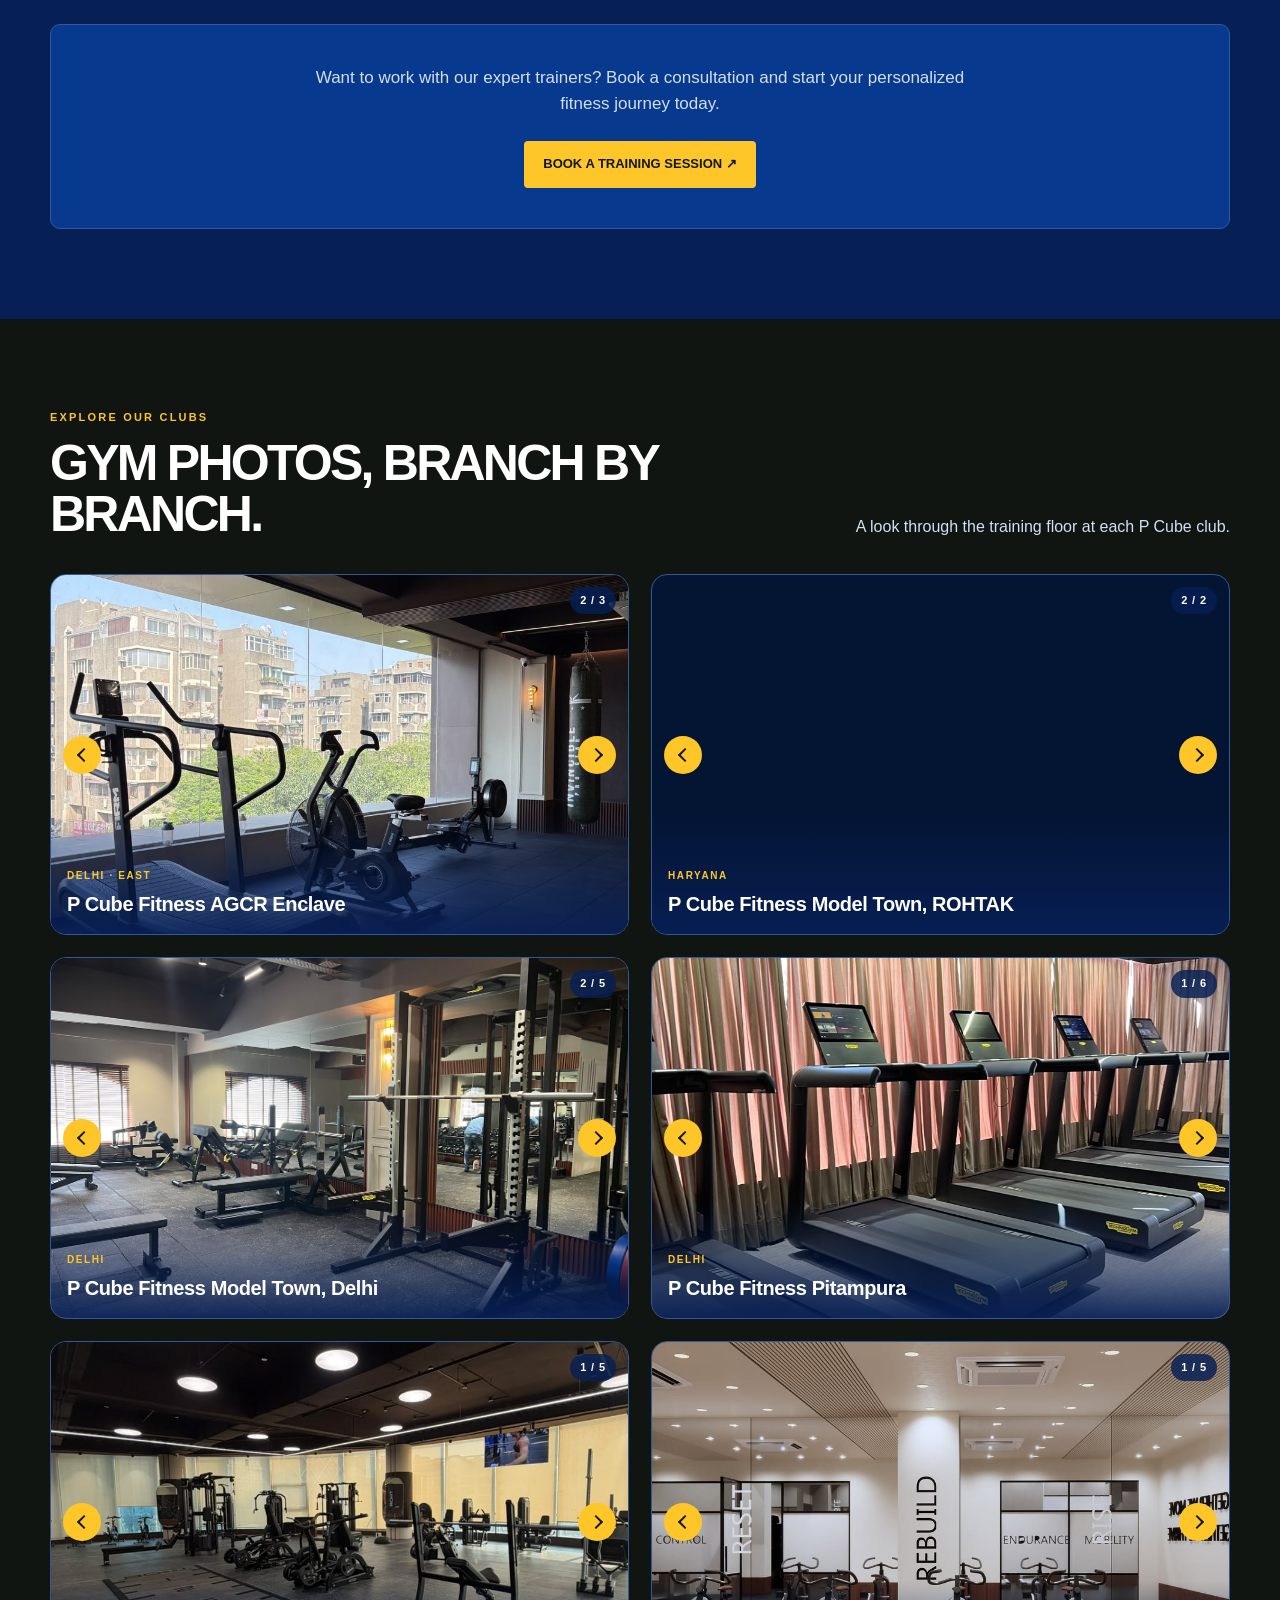
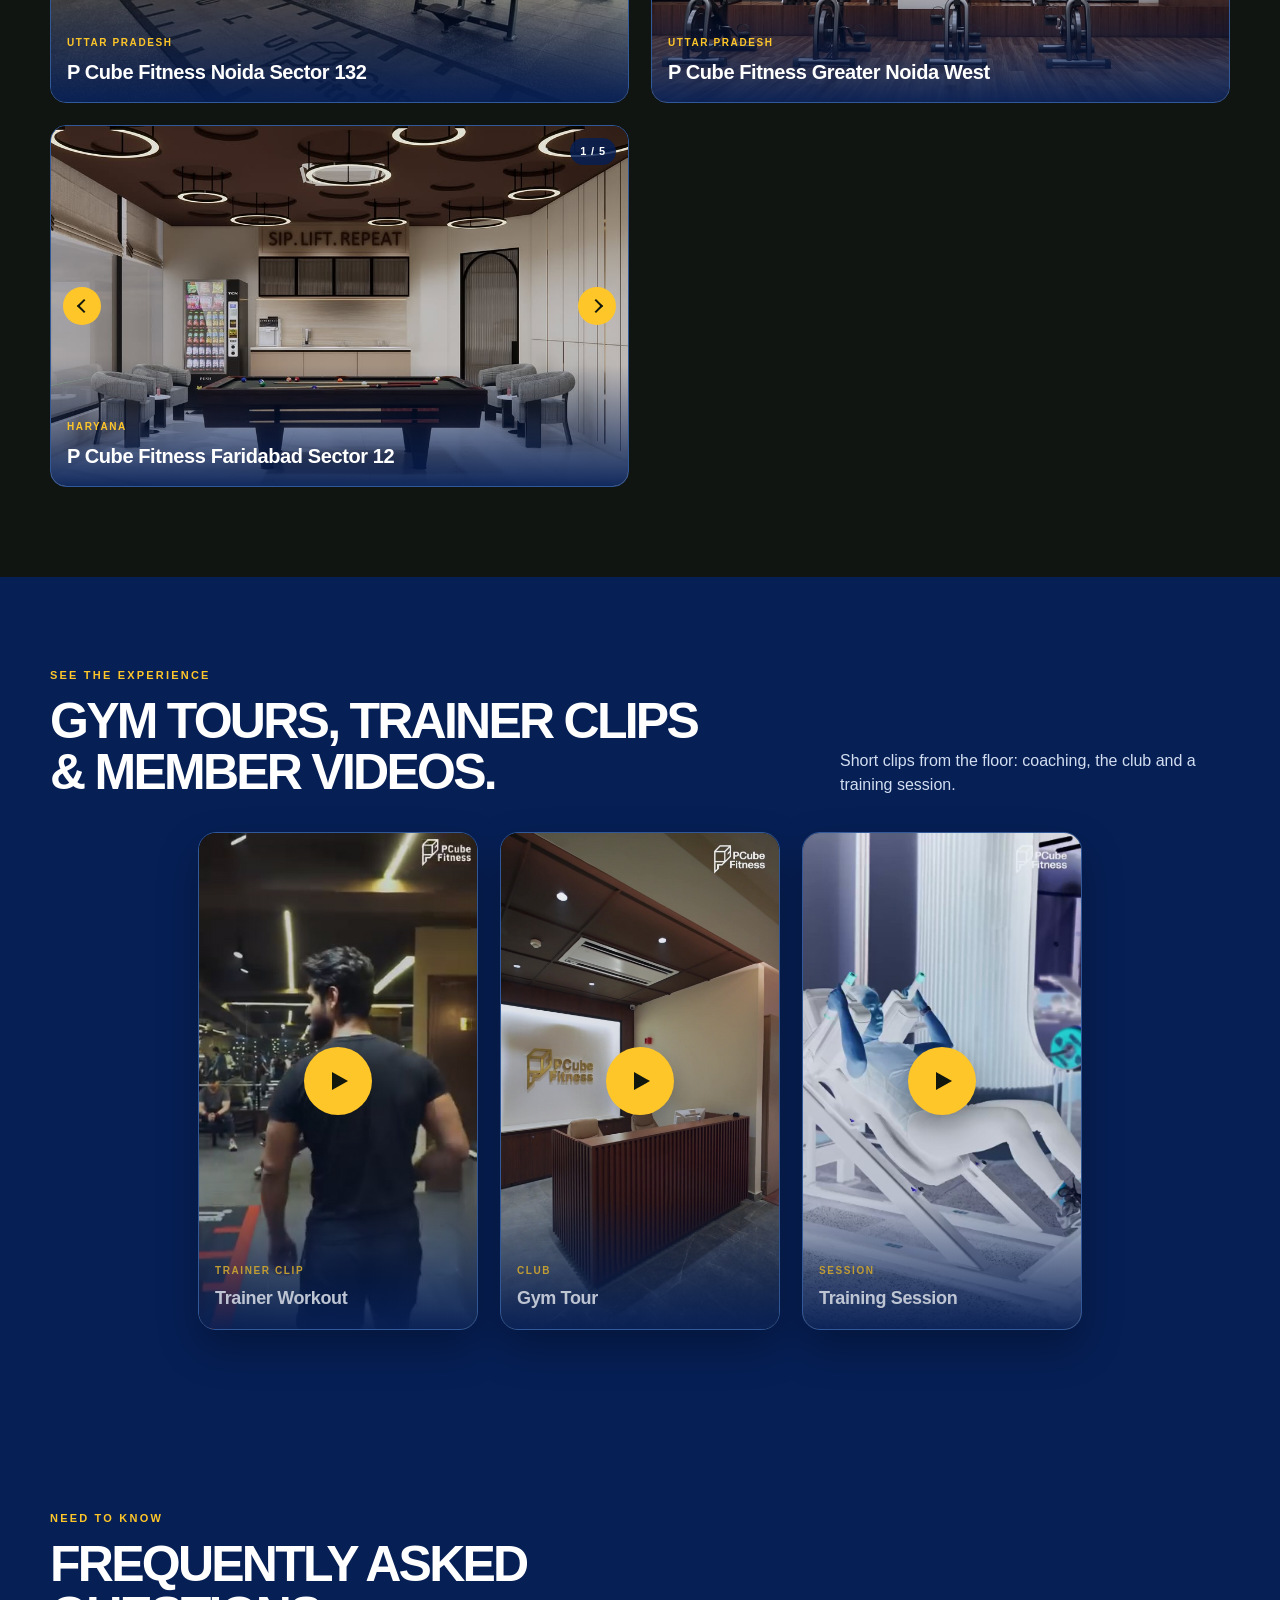
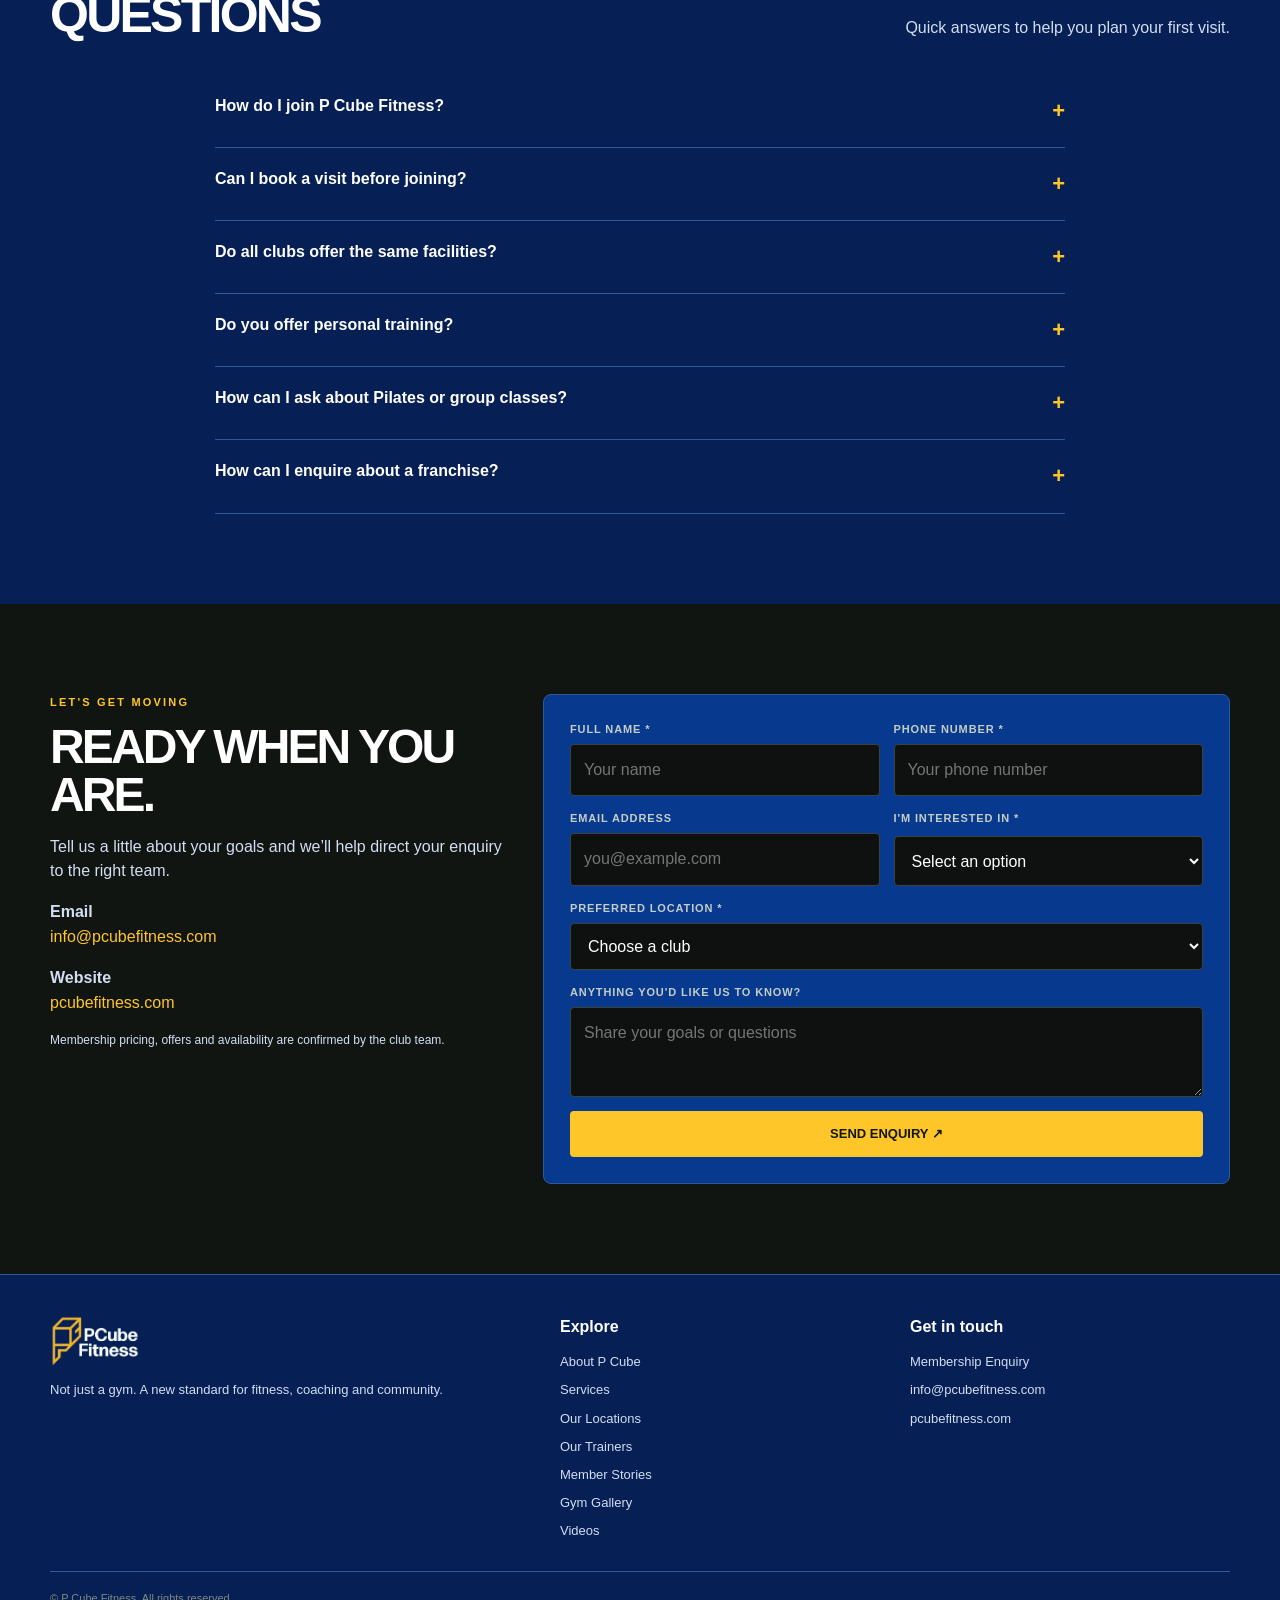
==== commit 4046a662: "Updated the personalised program image" ====
--- a/index.html
+++ b/index.html
@@ -4,7 +4,7 @@
   <meta charset="utf-8">
   <meta name="viewport" content="width=device-width, initial-scale=1">
   <title>P Cube Fitness | Premium Gyms in Delhi NCR</title>
-  <meta name="description" content="P Cube Fitness — premium gyms, expert coaching, group classes and multiple clubs across Delhi NCR, Haryana and Uttar Pradesh.">
+  <meta name="description" content="P Cube Fitness. Premium gyms, expert coaching, group classes and multiple clubs across Delhi NCR, Haryana and Uttar Pradesh.">
   <link rel="stylesheet" href="css/styles.css?v=13">
 </head>
 <body>
@@ -72,7 +72,7 @@
             SELF.
           </h1>
           <p>
-            Train with purpose. Recover in comfort. Find your community at P Cube Fitness—a premium fitness experience designed around your goals.
+            Train with purpose. Recover in comfort. Find your community at P Cube Fitness, a premium fitness experience designed around your goals.
           </p>
           <div class="actions">
             <a class="btn" href="#contact">
@@ -161,7 +161,7 @@
           </div>
           <div class="about-prose">
             <p>Our journey started with a simple thought: what if fitness could become more than a routine? What if it could become a lifestyle that transforms not just bodies, but confidence, mindsets and everyday lives?</p>
-            <p>From our first steps in ROHTAK to building a growing fitness brand, our philosophy has remained unchanged — people always come first.</p>
+            <p>From our first steps in ROHTAK to building a growing fitness brand, our philosophy has remained unchanged. People always come first.</p>
             <p>We have continuously worked towards creating spaces where people feel motivated, welcomed and valued. Spaces that bring together world class fitness infrastructure, meaningful experiences and a community that inspires one another.</p>
             <p>Today, P Cube is growing beyond its beginnings, but our purpose remains rooted in the same belief that started it all.</p>
           </div>
@@ -189,13 +189,13 @@
               <p>I am Devank Nagpal, founder of P Cube Fitness. Having once weighed 40 kg more than I do today, I experienced firsthand how fitness can transform not just your body, but also your confidence, mindset and self belief.</p>
               <p>My transformation inspired me to help friends and family achieve their fitness goals. Seeing their journeys and the happiness that came from helping them change their lives made me realise my true purpose.</p>
               <p>That's when the idea of P Cube was born.</p>
-              <p>In 2022, we started in ROHTAK with a simple vision: to build more than just a gym — a fitness brand that puts people first and makes every individual feel valued.</p>
+              <p>In 2022, we started in ROHTAK with a simple vision: to build more than just a gym. A fitness brand that puts people first and makes every individual feel valued.</p>
               <p>Since then, every new location, every member and every transformation has strengthened our belief in what we do.</p>
               <p>Today, what makes me proudest isn't just how far P Cube has grown, but how many lives we are helping transform.</p>
               <p class="strong"><em>My fitness journey changed my life. P Cube is my way of helping thousands of others change theirs.</em></p>
             </div>
 
-            <p class="founder-sign">— Devank Nagpal <span>Founder, P Cube Fitness</span></p>
+            <p class="founder-sign">Devank Nagpal <span>Founder, P Cube Fitness</span></p>
           </div>
         </div>
 
@@ -348,7 +348,7 @@
               </div>
             </div>
             <div class="branch-body">
-              <p class="branch-address"><span class="ico ico-pin" aria-hidden="true"></span><span>Plot 278, AGCR Enclave, Anand Vihar, New Delhi – 110092</span></p>
+              <p class="branch-address"><span class="ico ico-pin" aria-hidden="true"></span><span>Plot 278, AGCR Enclave, Anand Vihar, New Delhi, 110092</span></p>
               <div class="branch-explore">
                 <a class="branch-chip" href="https://www.instagram.com/pcubefitness_agcr" target="_blank" rel="noopener noreferrer" aria-label="P Cube Fitness AGCR Enclave on Instagram (opens in new tab)"><span class="ico ico-ig" aria-hidden="true"></span>Instagram</a>
                 <a class="branch-chip" href="https://www.instagram.com/reel/DB8uNsdveb0/" target="_blank" rel="noopener noreferrer" aria-label="P Cube Fitness AGCR Enclave gym tour (opens in new tab)"><span class="ico ico-play" aria-hidden="true"></span>Gym Tour</a>
@@ -356,7 +356,7 @@
                 
               </div>
               <div class="branch-foot">
-                <a class="branch-view" href="#contact">Enquiry Now <span class="ico ico-arrow" aria-hidden="true"></span><span class="sr-only"> – P Cube Fitness AGCR Enclave</span></a>
+                <a class="branch-view" href="#contact">Enquiry Now <span class="ico ico-arrow" aria-hidden="true"></span><span class="sr-only">, P Cube Fitness AGCR Enclave</span></a>
                 <a class="branch-dir" href="https://www.google.com/maps/search/?api=1&amp;query=AGCR+Enclave+Anand+Vihar+New+Delhi" target="_blank" rel="noopener noreferrer" aria-label="Get directions to P Cube Fitness AGCR Enclave (opens in new tab)"><span class="ico ico-nav" aria-hidden="true"></span></a>
               </div>
             </div>
@@ -379,7 +379,7 @@
                 
               </div>
               <div class="branch-foot">
-                <a class="branch-view" href="#contact">Enquiry Now <span class="ico ico-arrow" aria-hidden="true"></span><span class="sr-only"> – P Cube Fitness Model Town, ROHTAK</span></a>
+                <a class="branch-view" href="#contact">Enquiry Now <span class="ico ico-arrow" aria-hidden="true"></span><span class="sr-only">, P Cube Fitness Model Town, ROHTAK</span></a>
                 <a class="branch-dir" href="https://www.google.com/maps/search/?api=1&amp;query=P+Cube+Fitness+Model+Town+ROHTAK" target="_blank" rel="noopener noreferrer" aria-label="Get directions to P Cube Fitness Model Town, ROHTAK (opens in new tab)"><span class="ico ico-nav" aria-hidden="true"></span></a>
               </div>
             </div>
@@ -401,7 +401,7 @@
                 <a class="branch-chip" href="https://www.instagram.com/reel/DcyPbG-BimJ/" target="_blank" rel="noopener noreferrer" aria-label="P Cube Fitness Model Town, Delhi client testimonial (opens in new tab)"><span class="ico ico-star" aria-hidden="true"></span>Client Story</a>
               </div>
               <div class="branch-foot">
-                <a class="branch-view" href="#contact">Enquiry Now <span class="ico ico-arrow" aria-hidden="true"></span><span class="sr-only"> – P Cube Fitness Model Town, Delhi</span></a>
+                <a class="branch-view" href="#contact">Enquiry Now <span class="ico ico-arrow" aria-hidden="true"></span><span class="sr-only">, P Cube Fitness Model Town, Delhi</span></a>
                 <a class="branch-dir" href="https://www.google.com/maps/search/?api=1&amp;query=F+14/51+Model+Town+Phase+2+New+Delhi" target="_blank" rel="noopener noreferrer" aria-label="Get directions to P Cube Fitness Model Town, Delhi (opens in new tab)"><span class="ico ico-nav" aria-hidden="true"></span></a>
               </div>
             </div>
@@ -424,7 +424,7 @@
                 
               </div>
               <div class="branch-foot">
-                <a class="branch-view" href="#contact">Enquiry Now <span class="ico ico-arrow" aria-hidden="true"></span><span class="sr-only"> – P Cube Fitness Pitampura</span></a>
+                <a class="branch-view" href="#contact">Enquiry Now <span class="ico ico-arrow" aria-hidden="true"></span><span class="sr-only">, P Cube Fitness Pitampura</span></a>
                 <a class="branch-dir" href="https://www.google.com/maps/search/?api=1&amp;query=B-162+Lok+Vihar+Pitampura+New+Delhi" target="_blank" rel="noopener noreferrer" aria-label="Get directions to P Cube Fitness Pitampura (opens in new tab)"><span class="ico ico-nav" aria-hidden="true"></span></a>
               </div>
             </div>
@@ -446,7 +446,7 @@
                 <a class="branch-chip" href="https://www.instagram.com/reel/Dcd3hrEJQIg/" target="_blank" rel="noopener noreferrer" aria-label="P Cube Fitness Noida Sector 132 client testimonial (opens in new tab)"><span class="ico ico-star" aria-hidden="true"></span>Client Story</a>
               </div>
               <div class="branch-foot">
-                <a class="branch-view" href="#contact">Enquiry Now <span class="ico ico-arrow" aria-hidden="true"></span><span class="sr-only"> – P Cube Fitness Noida Sector 132</span></a>
+                <a class="branch-view" href="#contact">Enquiry Now <span class="ico ico-arrow" aria-hidden="true"></span><span class="sr-only">, P Cube Fitness Noida Sector 132</span></a>
                 <a class="branch-dir" href="https://www.google.com/maps/search/?api=1&amp;query=The+Opus+Plot+38A+Sector+132+Noida" target="_blank" rel="noopener noreferrer" aria-label="Get directions to P Cube Fitness Noida Sector 132 (opens in new tab)"><span class="ico ico-nav" aria-hidden="true"></span></a>
               </div>
             </div>
@@ -468,7 +468,7 @@
                 <p class="branch-soon"><span class="ico ico-clock" aria-hidden="true"></span>Gym tour &amp; client stories coming soon</p>
               </div>
               <div class="branch-foot">
-                <a class="branch-view" href="#contact">Enquiry Now <span class="ico ico-arrow" aria-hidden="true"></span><span class="sr-only"> – P Cube Fitness Greater Noida West</span></a>
+                <a class="branch-view" href="#contact">Enquiry Now <span class="ico ico-arrow" aria-hidden="true"></span><span class="sr-only">, P Cube Fitness Greater Noida West</span></a>
                 <a class="branch-dir" href="https://www.google.com/maps/search/?api=1&amp;query=Plot+C2+The+Wing+Boulevard+Walk+Sector+4+Greater+Noida+West" target="_blank" rel="noopener noreferrer" aria-label="Get directions to P Cube Fitness Greater Noida West (opens in new tab)"><span class="ico ico-nav" aria-hidden="true"></span></a>
               </div>
             </div>
@@ -490,7 +490,7 @@
                 <p class="branch-soon"><span class="ico ico-clock" aria-hidden="true"></span>Gym tour &amp; client stories coming soon</p>
               </div>
               <div class="branch-foot">
-                <a class="branch-view" href="#contact">Enquiry Now <span class="ico ico-arrow" aria-hidden="true"></span><span class="sr-only"> – P Cube Fitness Faridabad Sector 12</span></a>
+                <a class="branch-view" href="#contact">Enquiry Now <span class="ico ico-arrow" aria-hidden="true"></span><span class="sr-only">, P Cube Fitness Faridabad Sector 12</span></a>
                 <a class="branch-dir" href="https://www.google.com/maps/search/?api=1&amp;query=Special+Market+S40+Sector+12+Faridabad" target="_blank" rel="noopener noreferrer" aria-label="Get directions to P Cube Fitness Faridabad Sector 12 (opens in new tab)"><span class="ico ico-nav" aria-hidden="true"></span></a>
               </div>
             </div>
@@ -510,7 +510,7 @@
             </h2>
           </div>
           <p>
-            Genuine Google reviews from members at each P Cube Fitness branch — coaching, facilities and the experience that keeps people coming back.
+            Genuine Google reviews from members at each P Cube Fitness branch. Coaching, facilities and the experience that keeps people coming back.
           </p>
         </div>
         <div class="reviews-grid">
@@ -518,7 +518,7 @@
             <span class="review-branch">AGCR Enclave</span>
             <div class="stars" aria-label="5 out of 5 stars">★★★★★</div>
             <blockquote>
-              “I am currently undergoing personal training here, and my trainer is highly educated and experienced, which has been extremely helpful in my fitness journey. In addition to the excellent training, the facility is very clean and well-maintained, with all the standard machines available.”
+              “I am currently undergoing personal training here, and my trainer is highly educated and experienced, which has been extremely helpful in my fitness journey. In addition to the excellent training, the facility is very clean and well maintained, with all the standard machines available.”
             </blockquote>
             <div class="person">
               <span class="review-avatar" aria-hidden="true">DS</span>
@@ -647,7 +647,7 @@
               Explore our clubs
             </div>
             <h2>
-              GYM PHOTOS — BRANCH BY BRANCH.
+              GYM PHOTOS, BRANCH BY BRANCH.
             </h2>
           </div>
           <p>
@@ -856,7 +856,7 @@
               Can I book a visit before joining?
             </summary>
             <p>
-              Yes—use the enquiry form to request a club visit. The team will confirm the available date and time with you.
+              Yes. Use the enquiry form to request a club visit. The team will confirm the available date and time with you.
             </p>
           </details>
           <details>
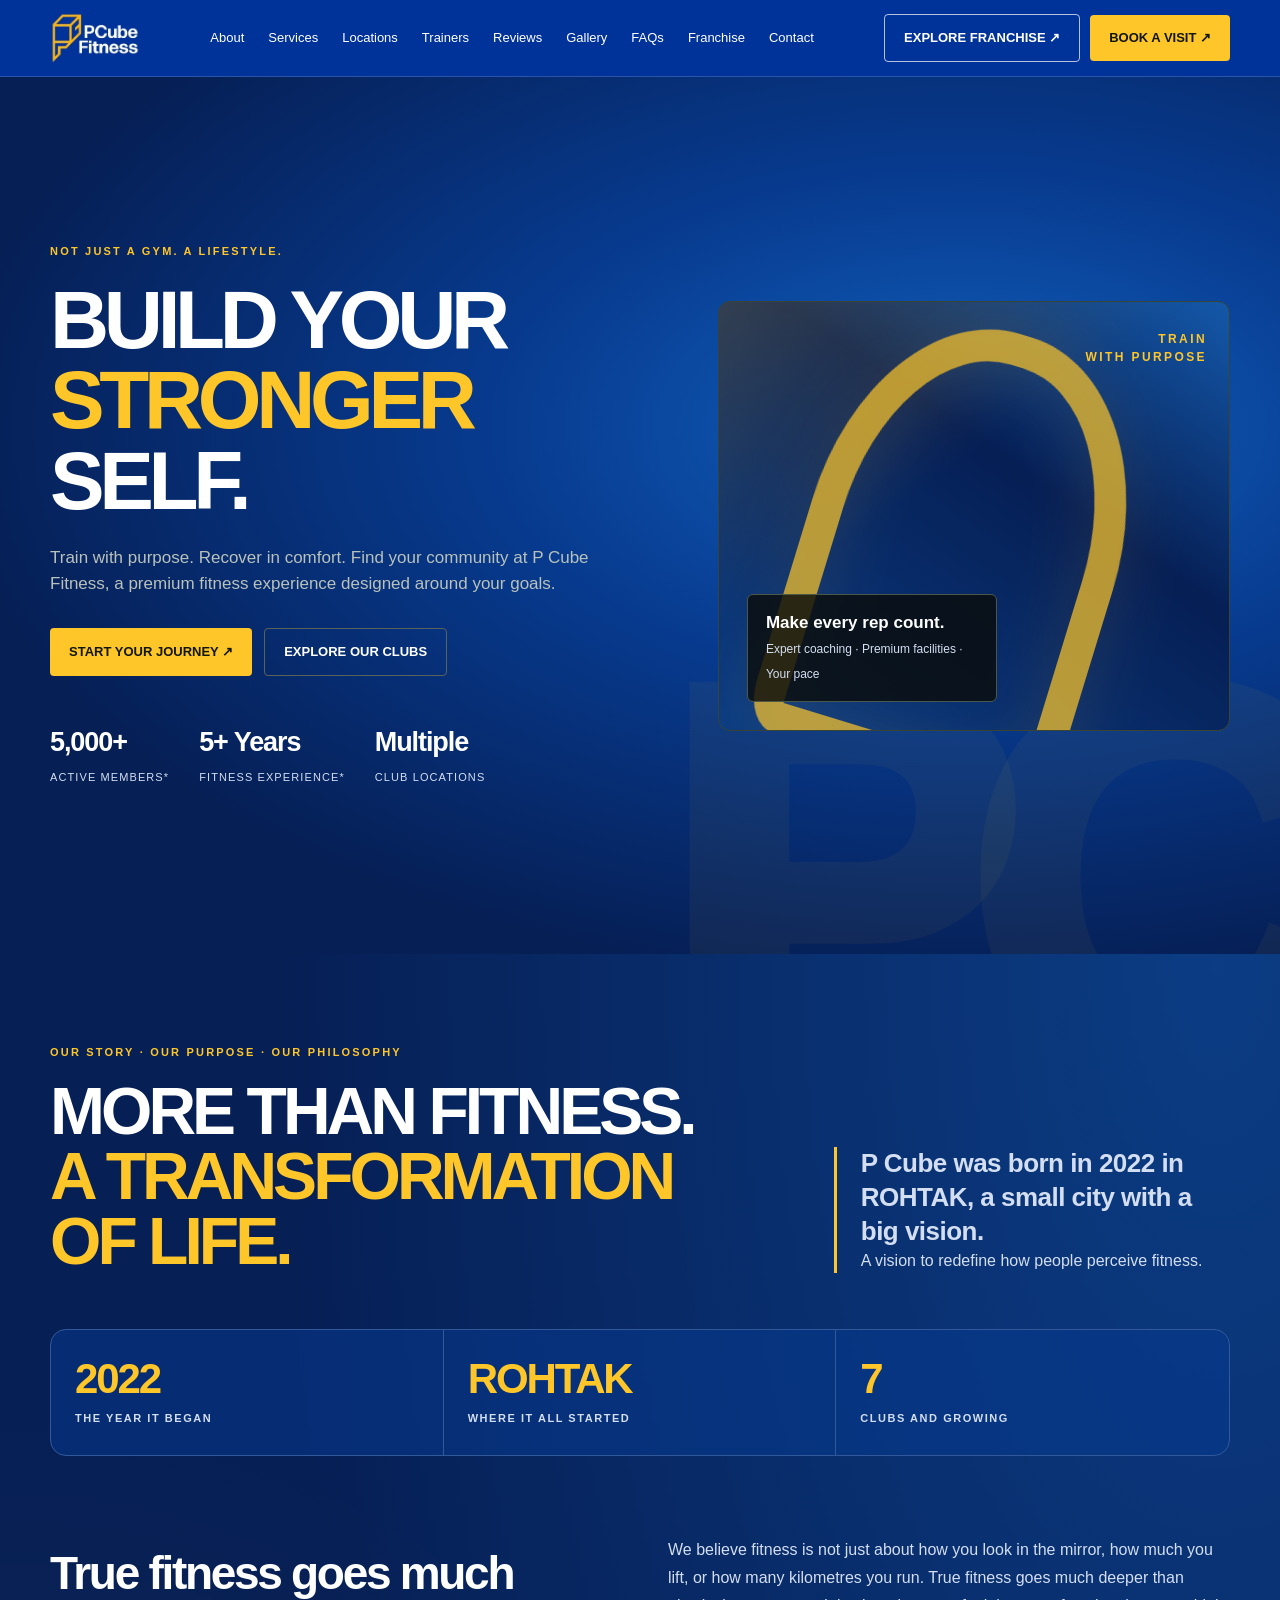
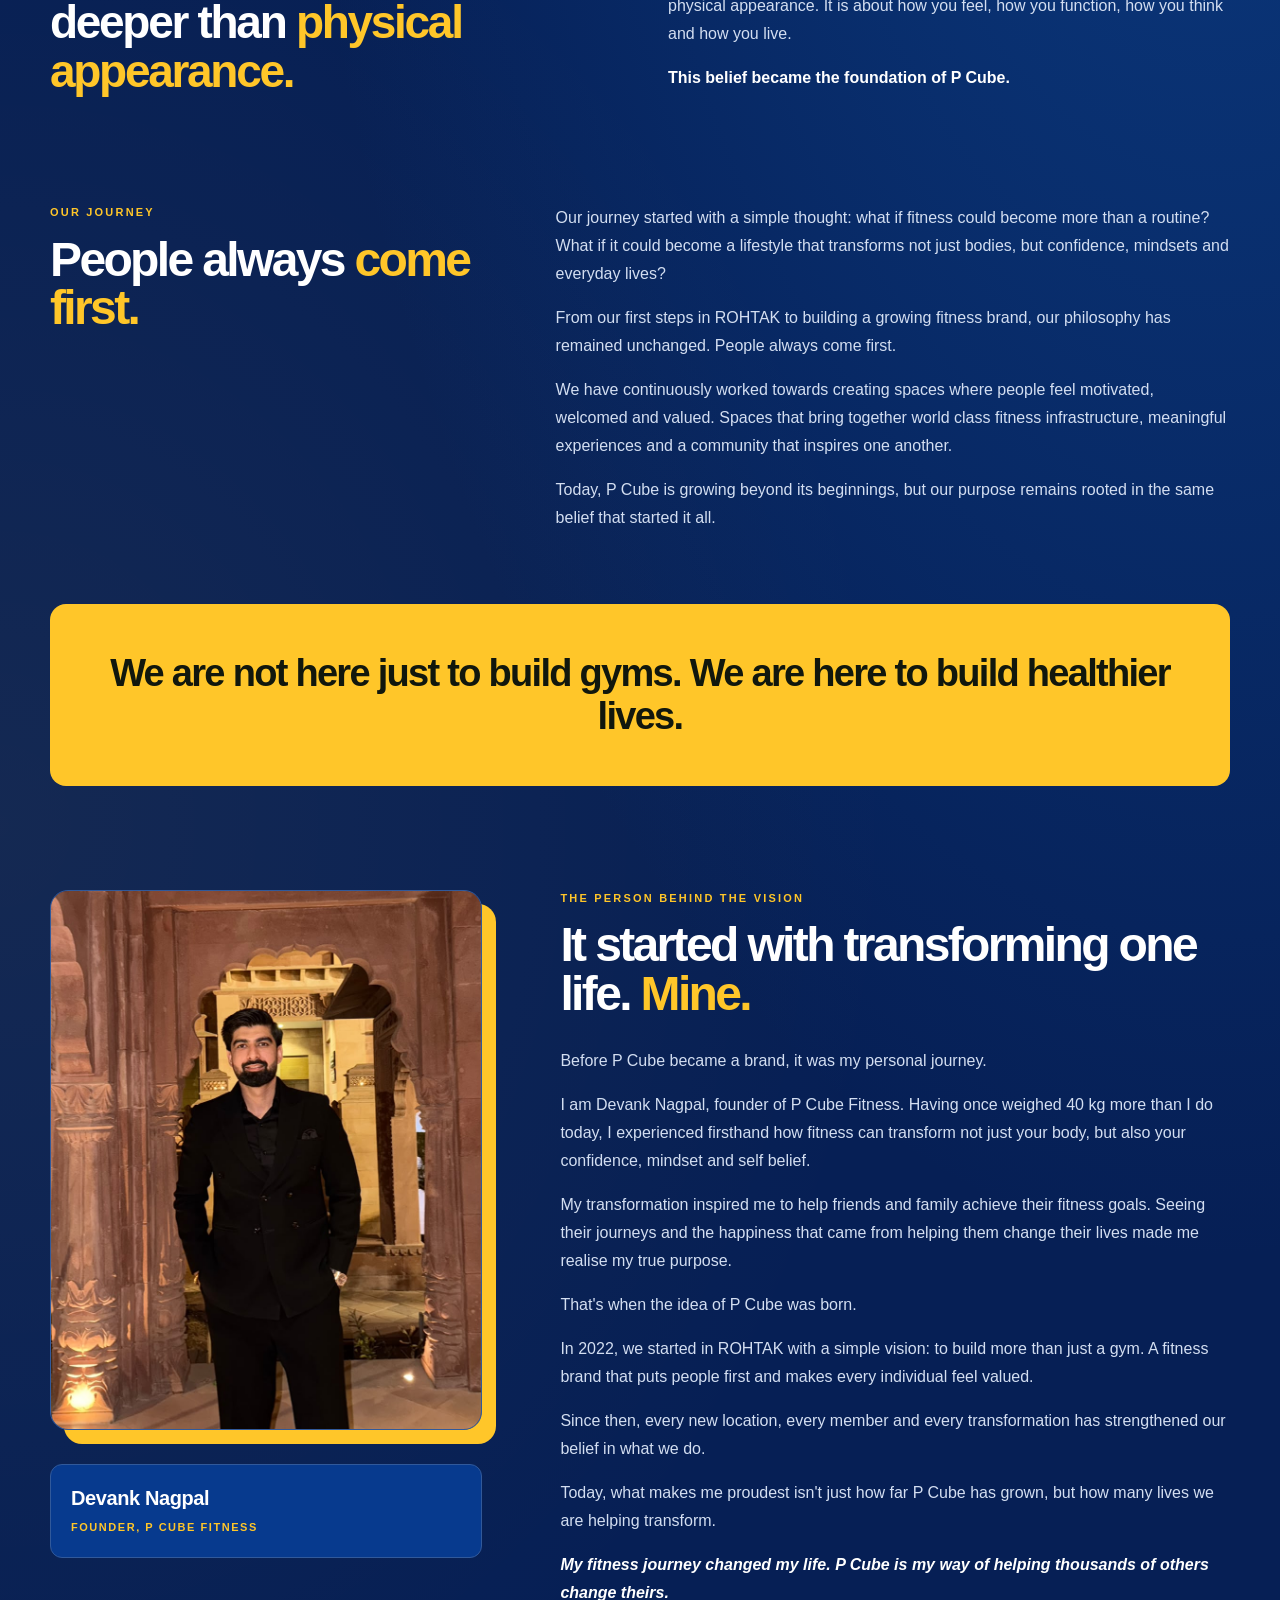
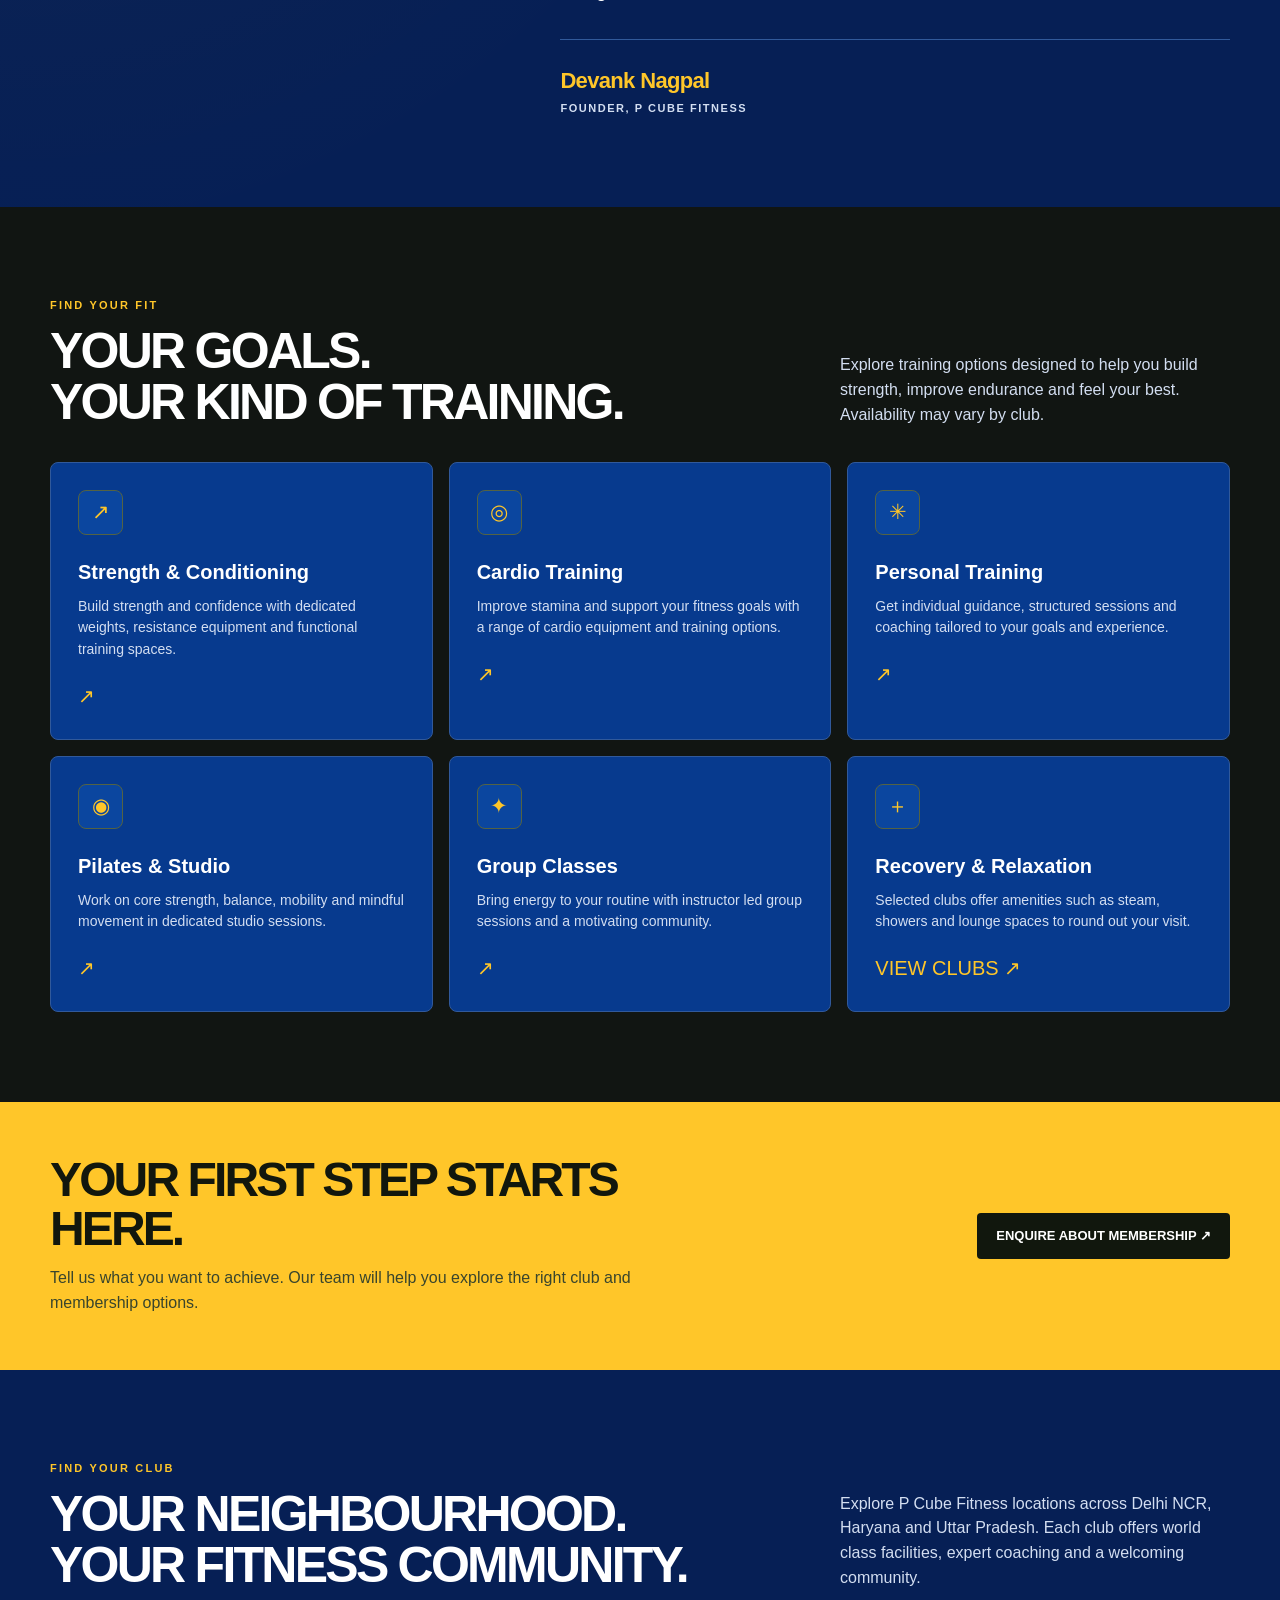
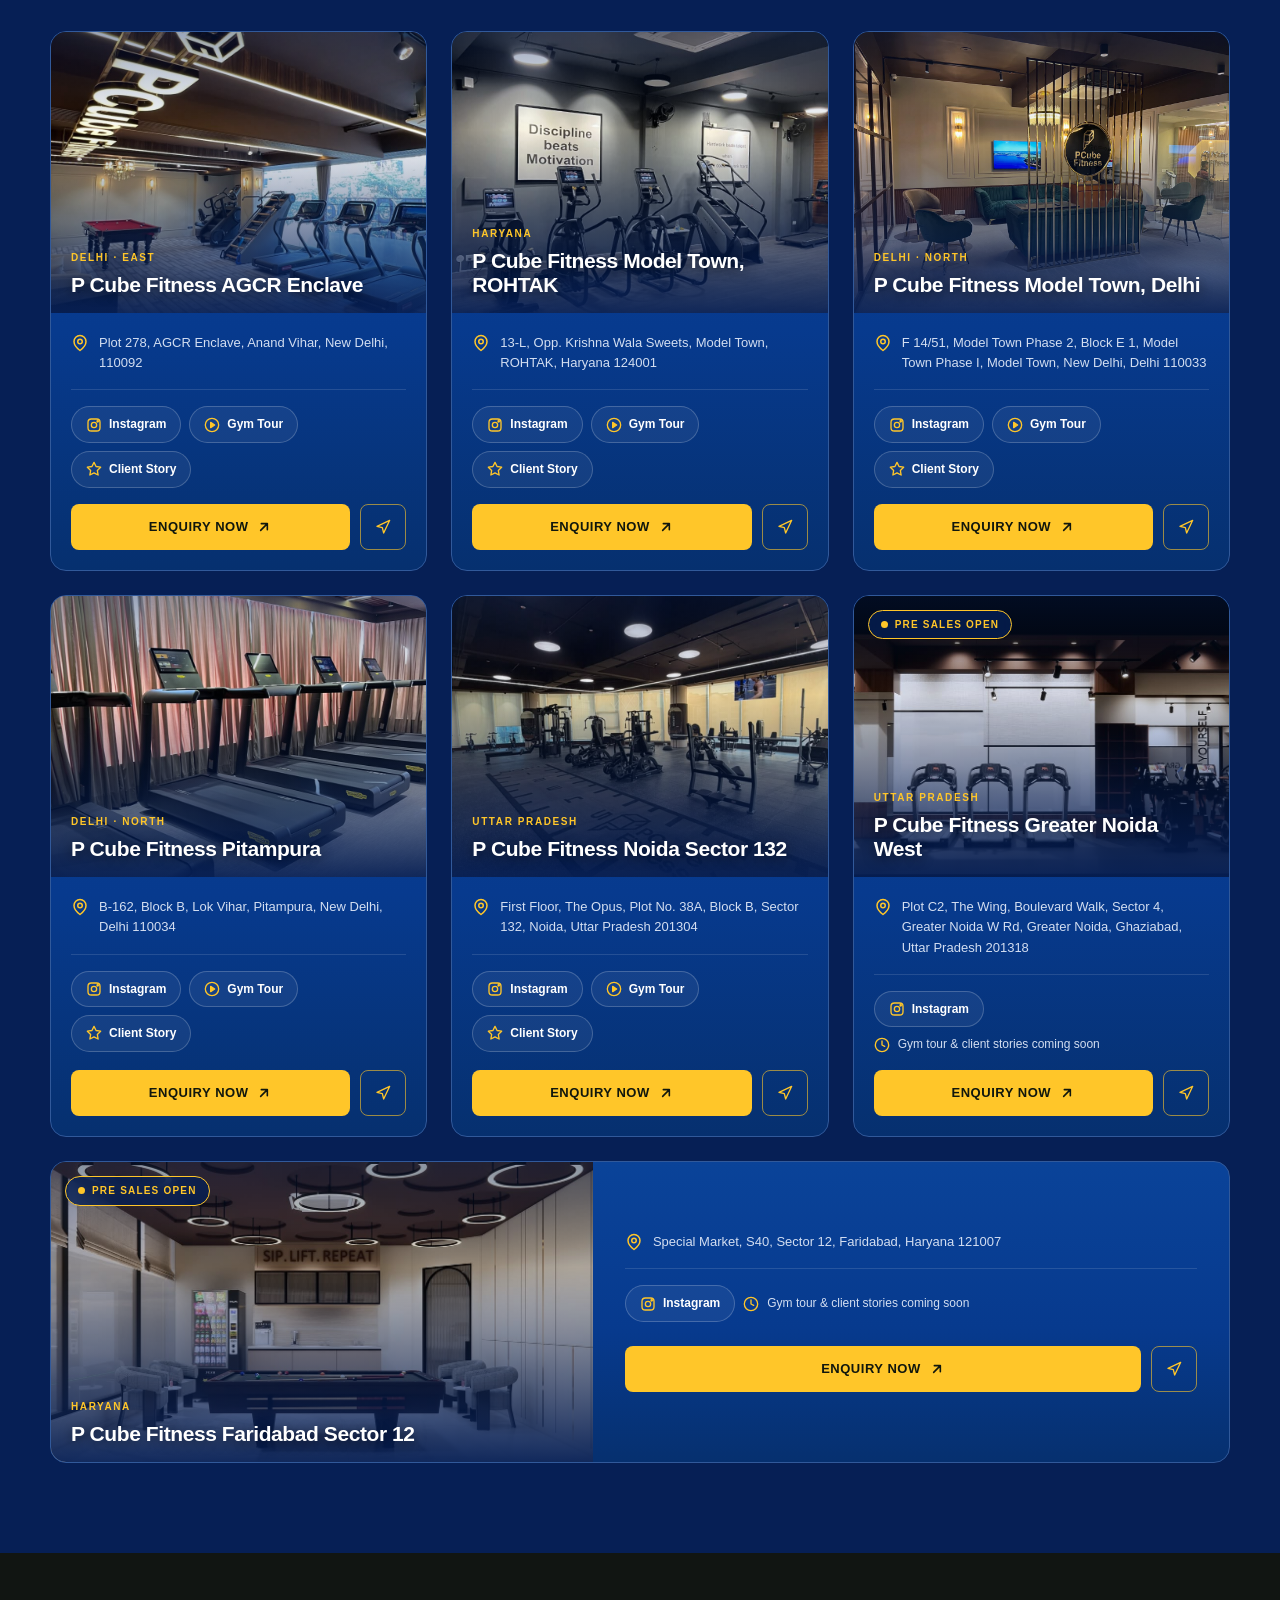
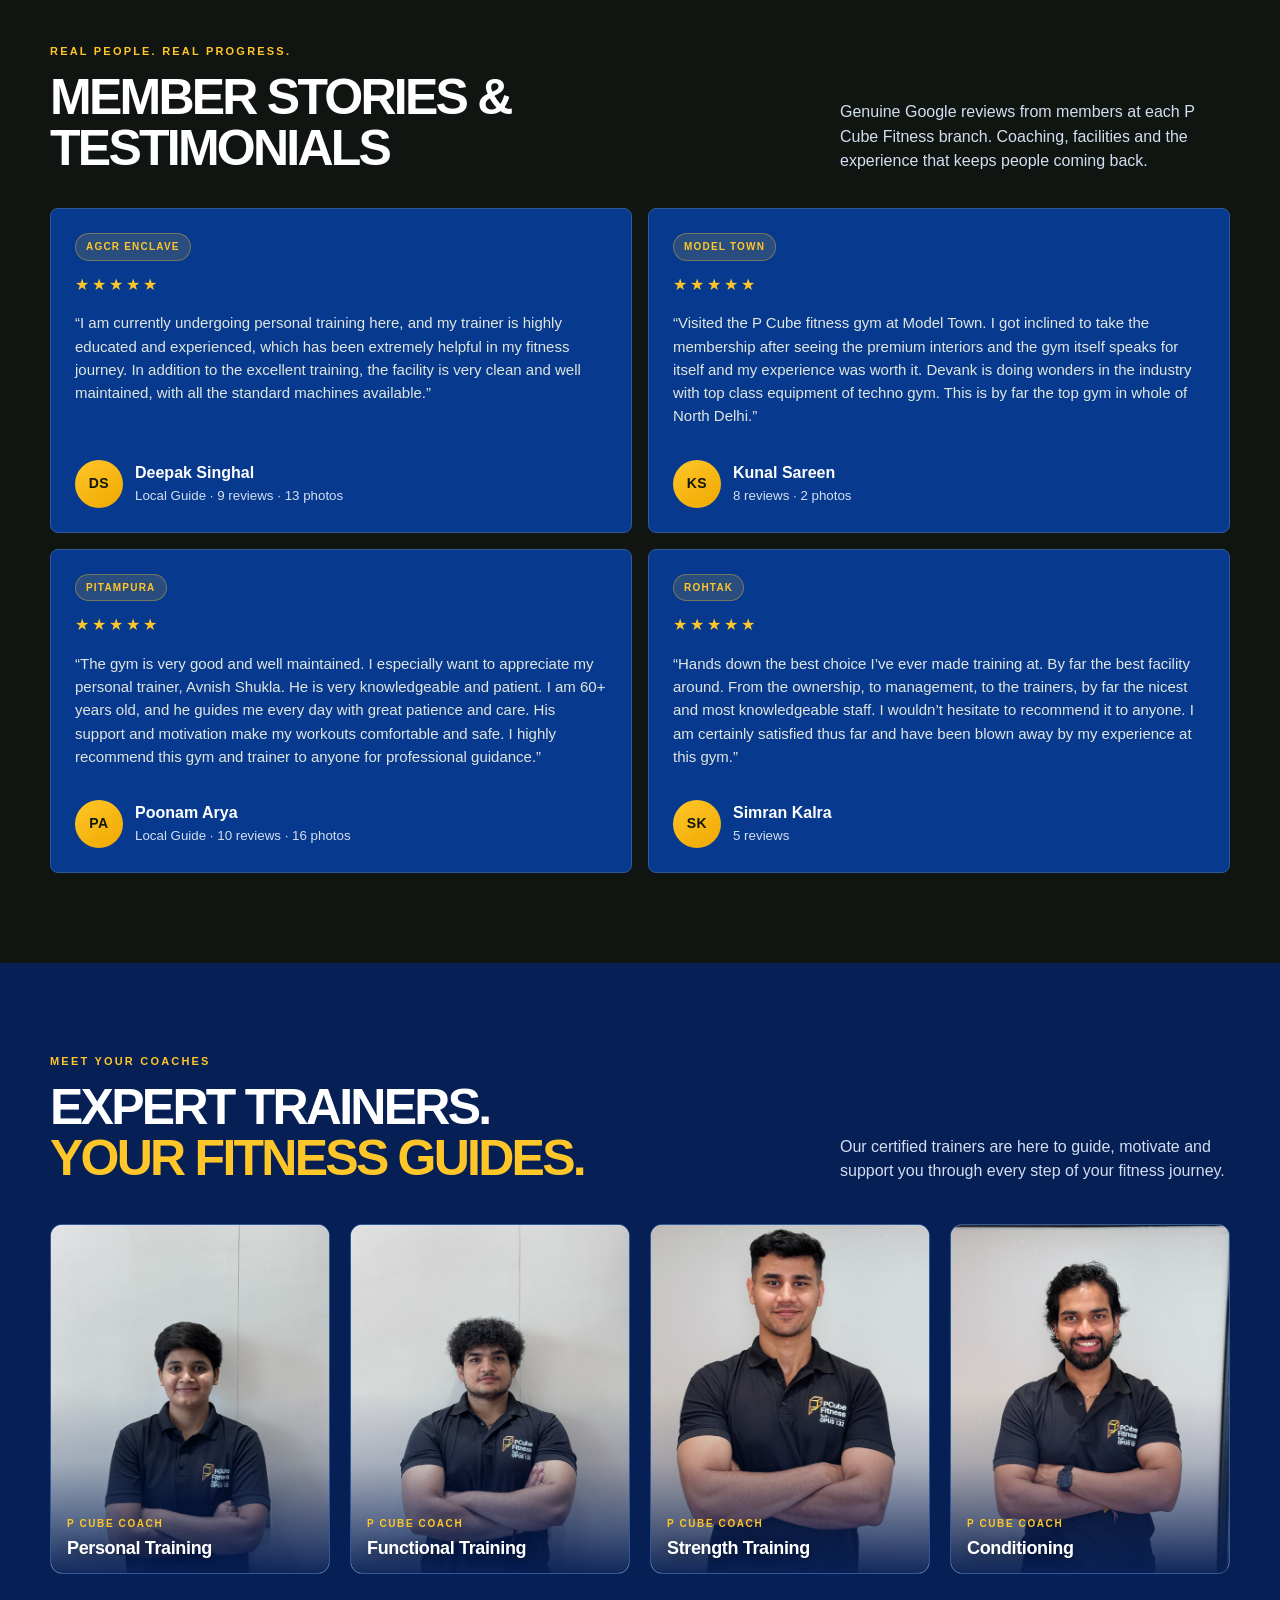
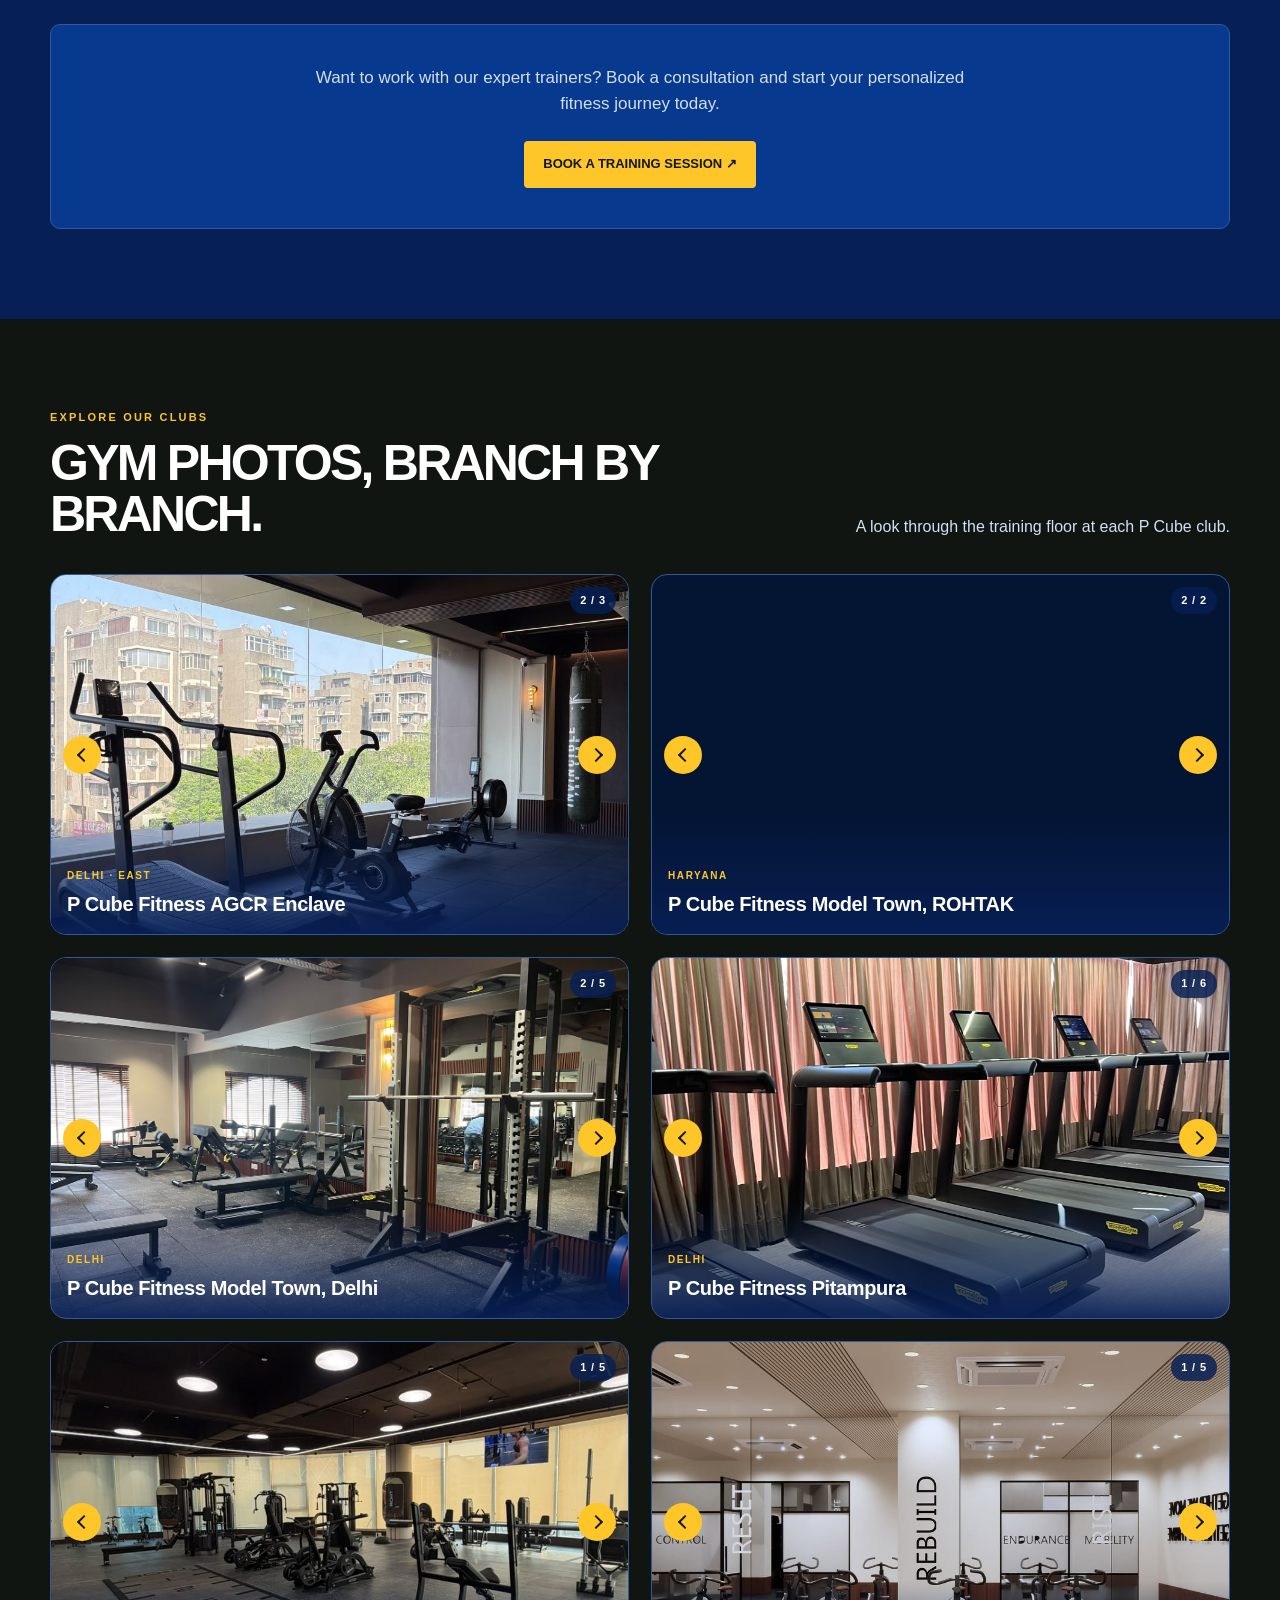
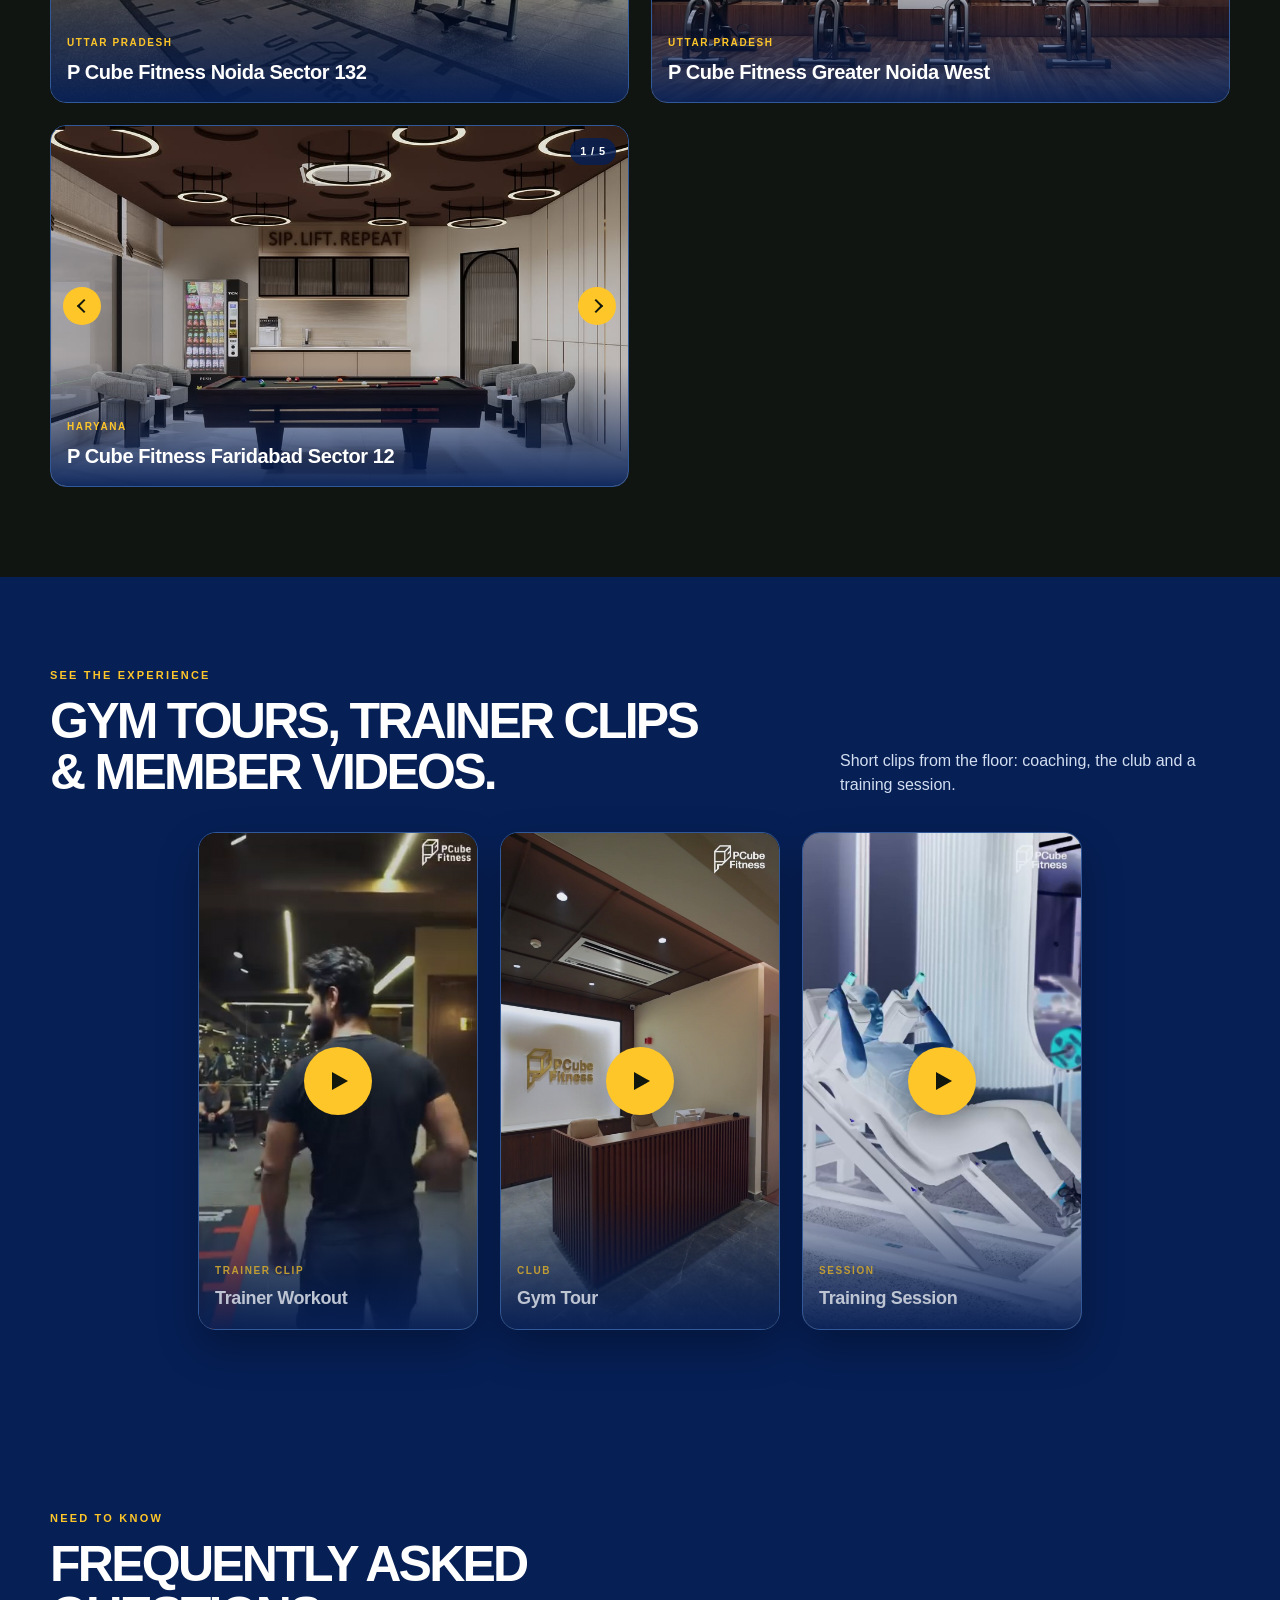
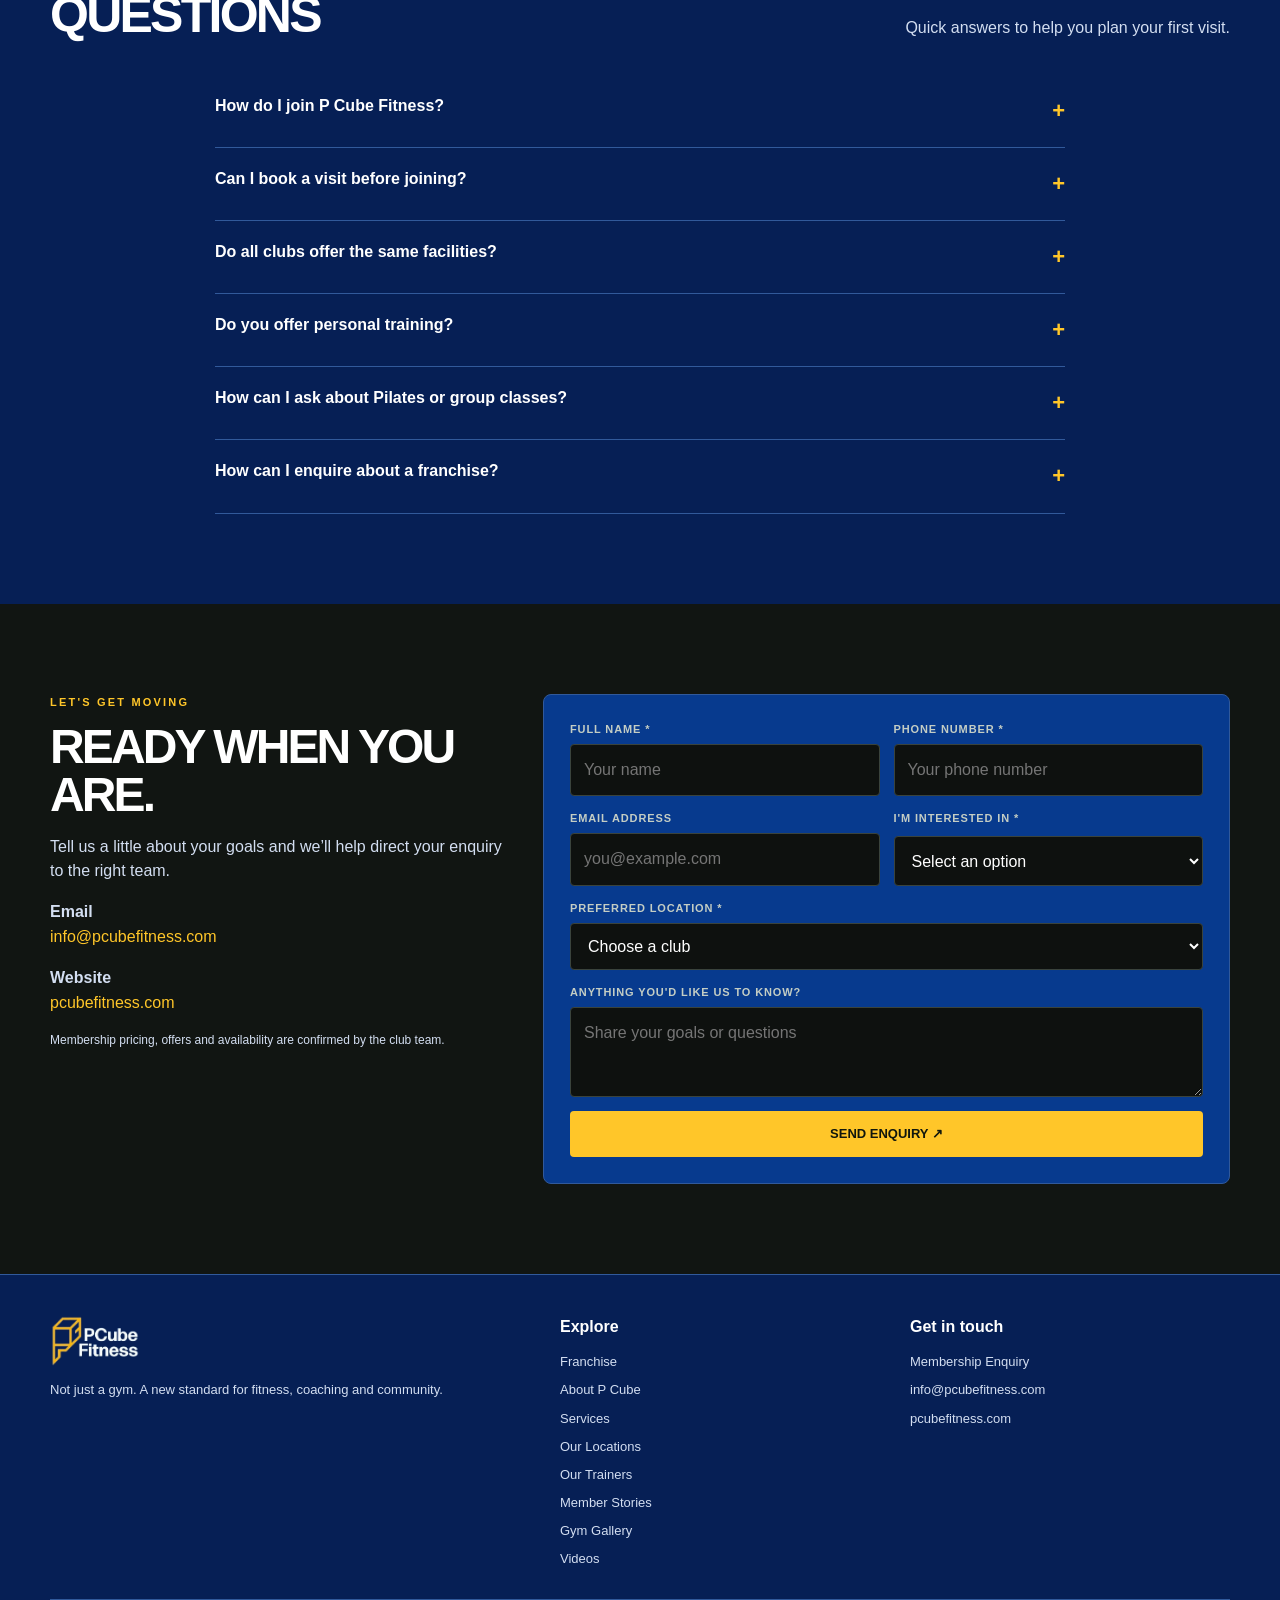
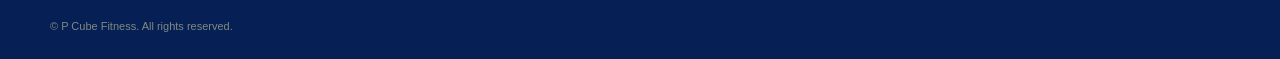
==== commit 297d7dfa: "Franchise in Footer" ====
--- a/index.html
+++ b/index.html
@@ -5,7 +5,7 @@
   <meta name="viewport" content="width=device-width, initial-scale=1">
   <title>P Cube Fitness | Premium Gyms in Delhi NCR</title>
   <meta name="description" content="P Cube Fitness. Premium gyms, expert coaching, group classes and multiple clubs across Delhi NCR, Haryana and Uttar Pradesh.">
-  <link rel="stylesheet" href="css/styles.css?v=13">
+  <link rel="stylesheet" href="css/styles.css?v=14">
 </head>
 <body>
   <header class="nav">
@@ -1032,6 +1032,9 @@
             Explore
           </h4>
           <div class="footlinks">
+            <a href="franchise.html">
+              Franchise
+            </a>
             <a href="#about">
               About P Cube
             </a>
--- a/css/styles.css
+++ b/css/styles.css
@@ -1633,6 +1633,10 @@
     grid-column:1/-1
   }
 
+  .footer {
+    padding-bottom:96px
+  }
+
   .mobilecta {
     display:block;
     position:fixed;
